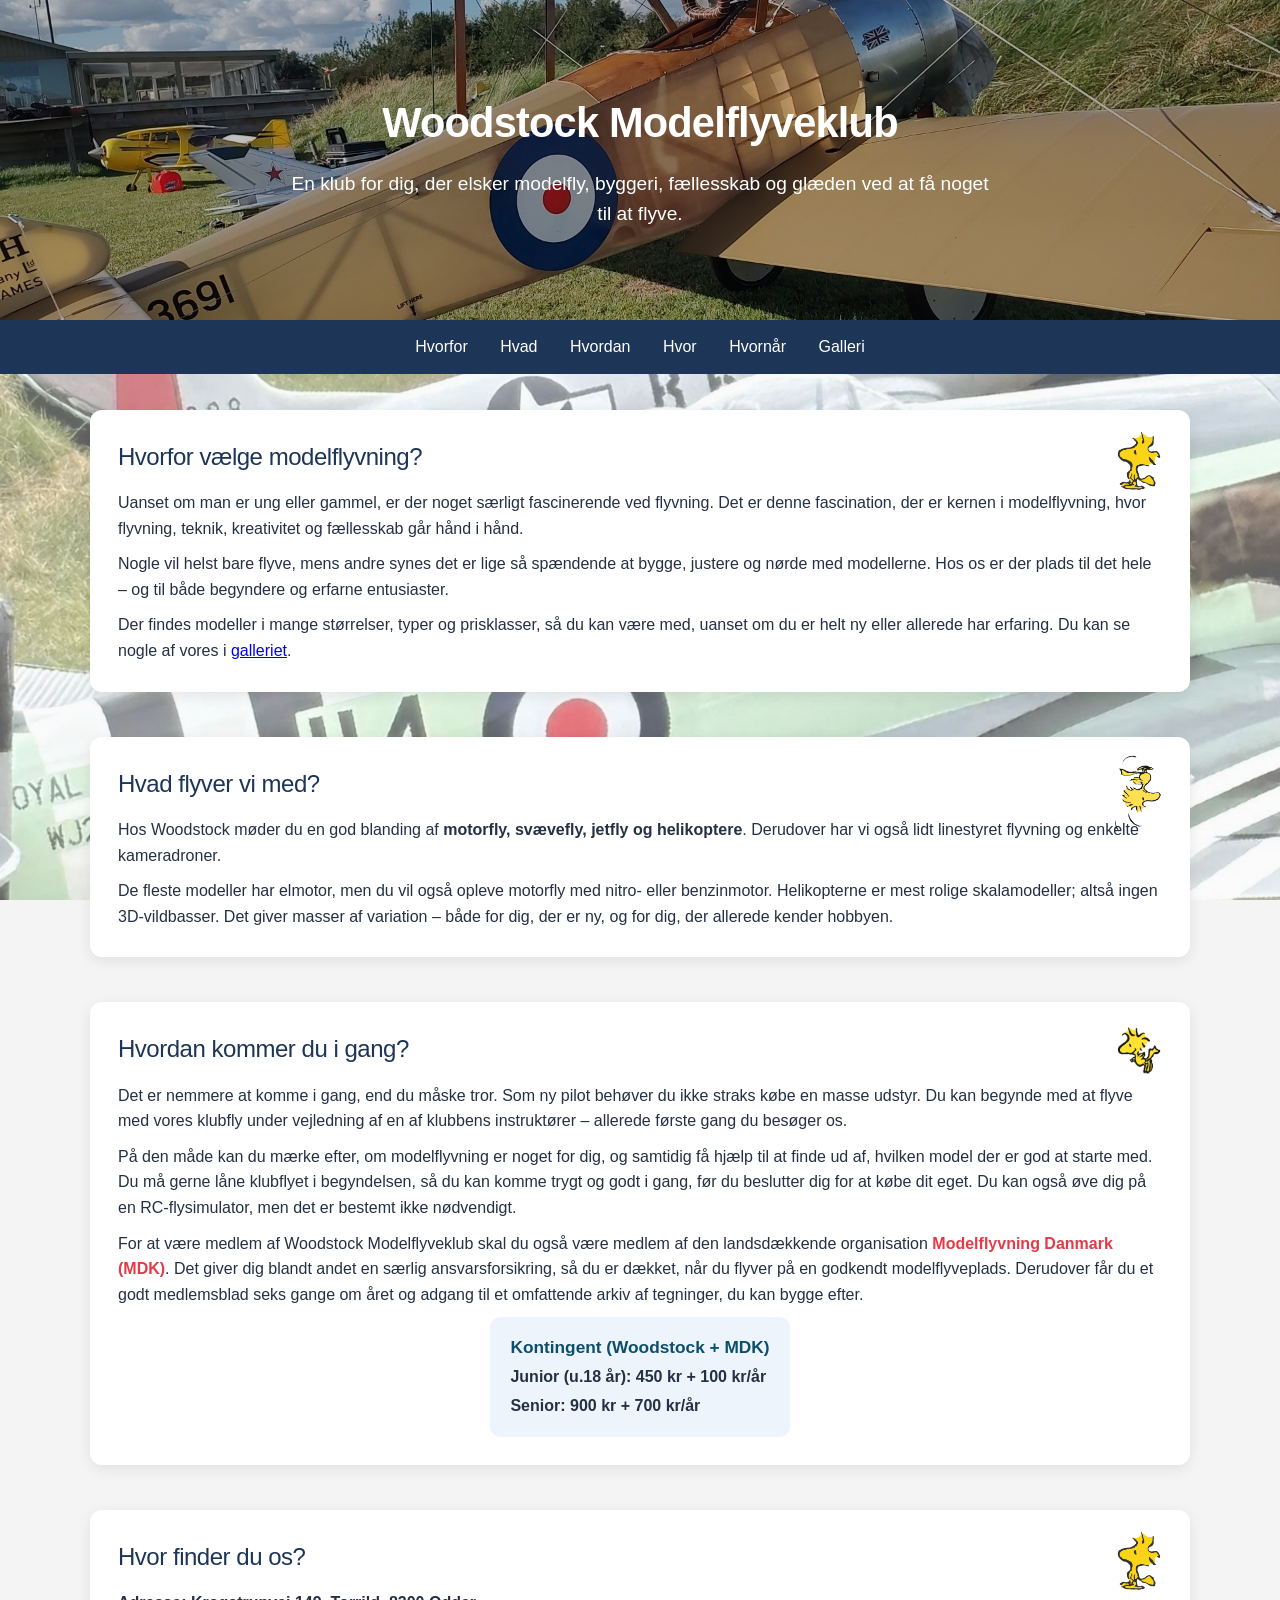
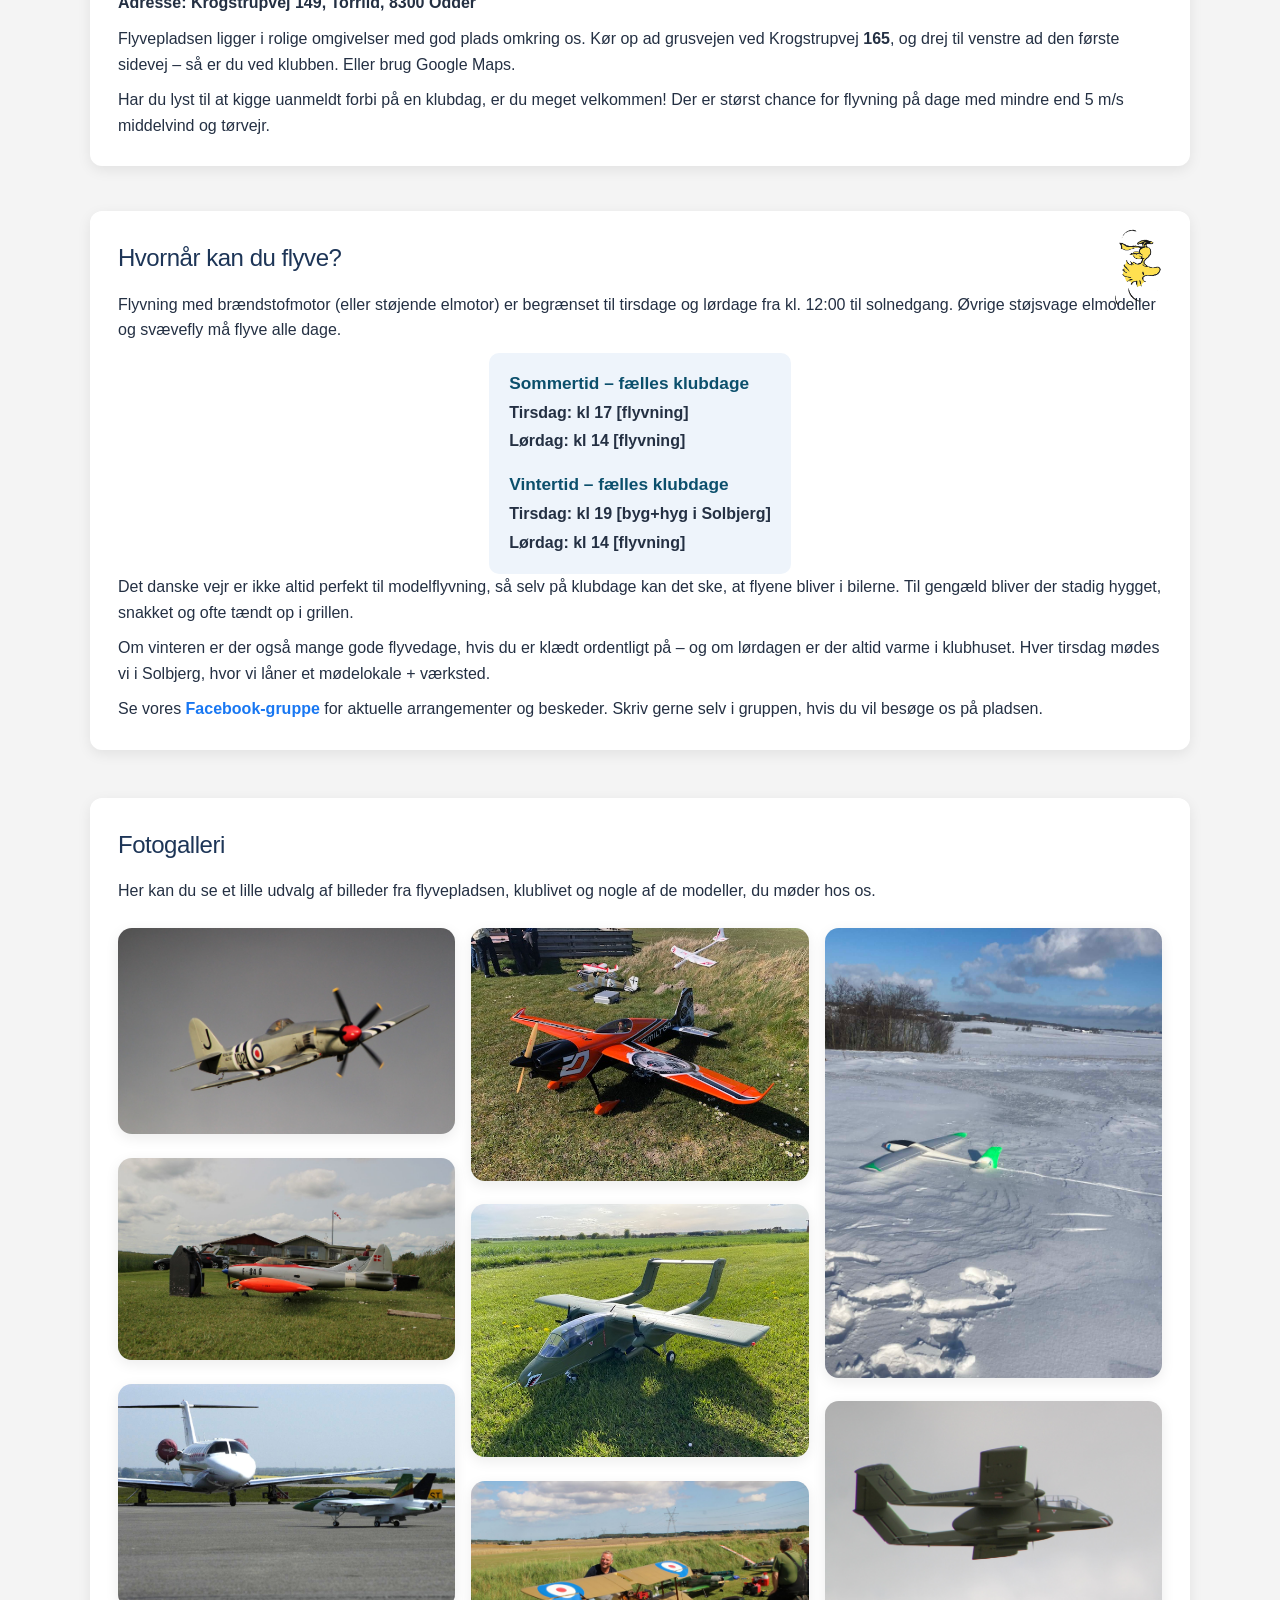
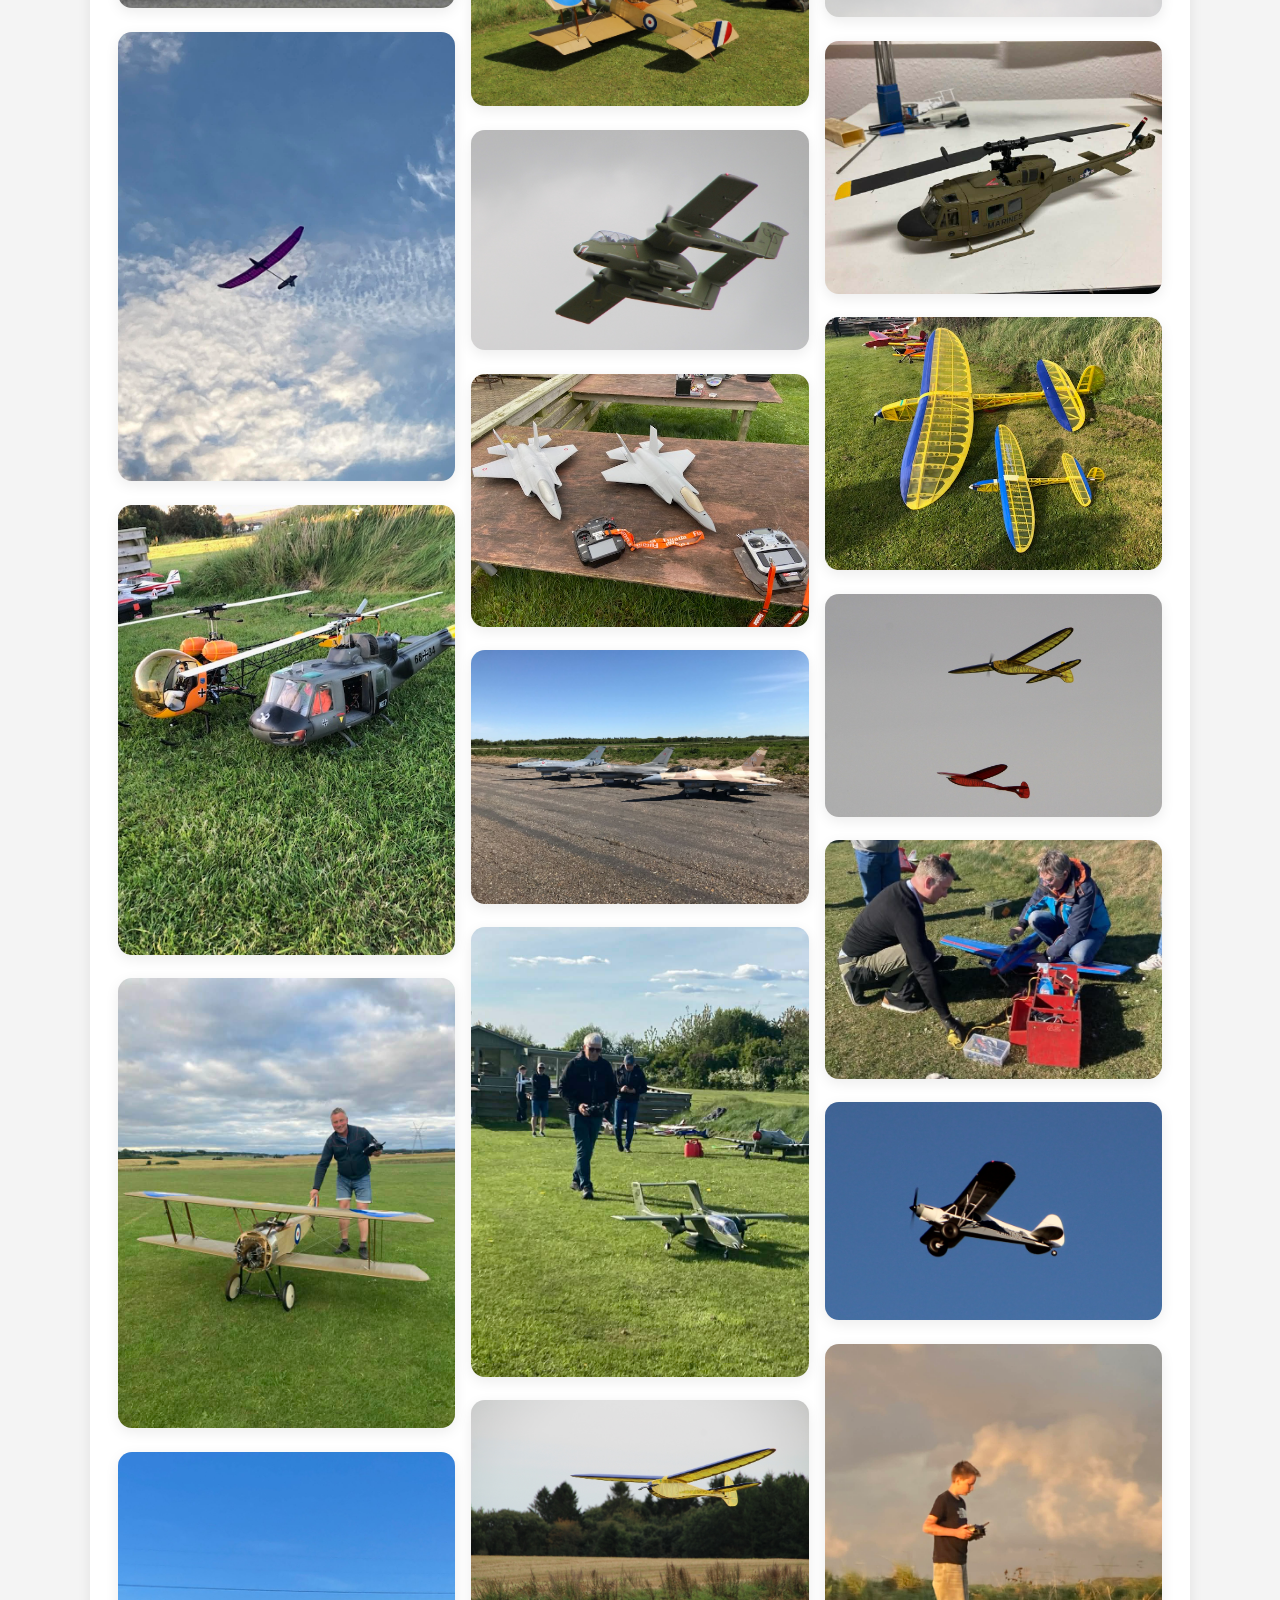
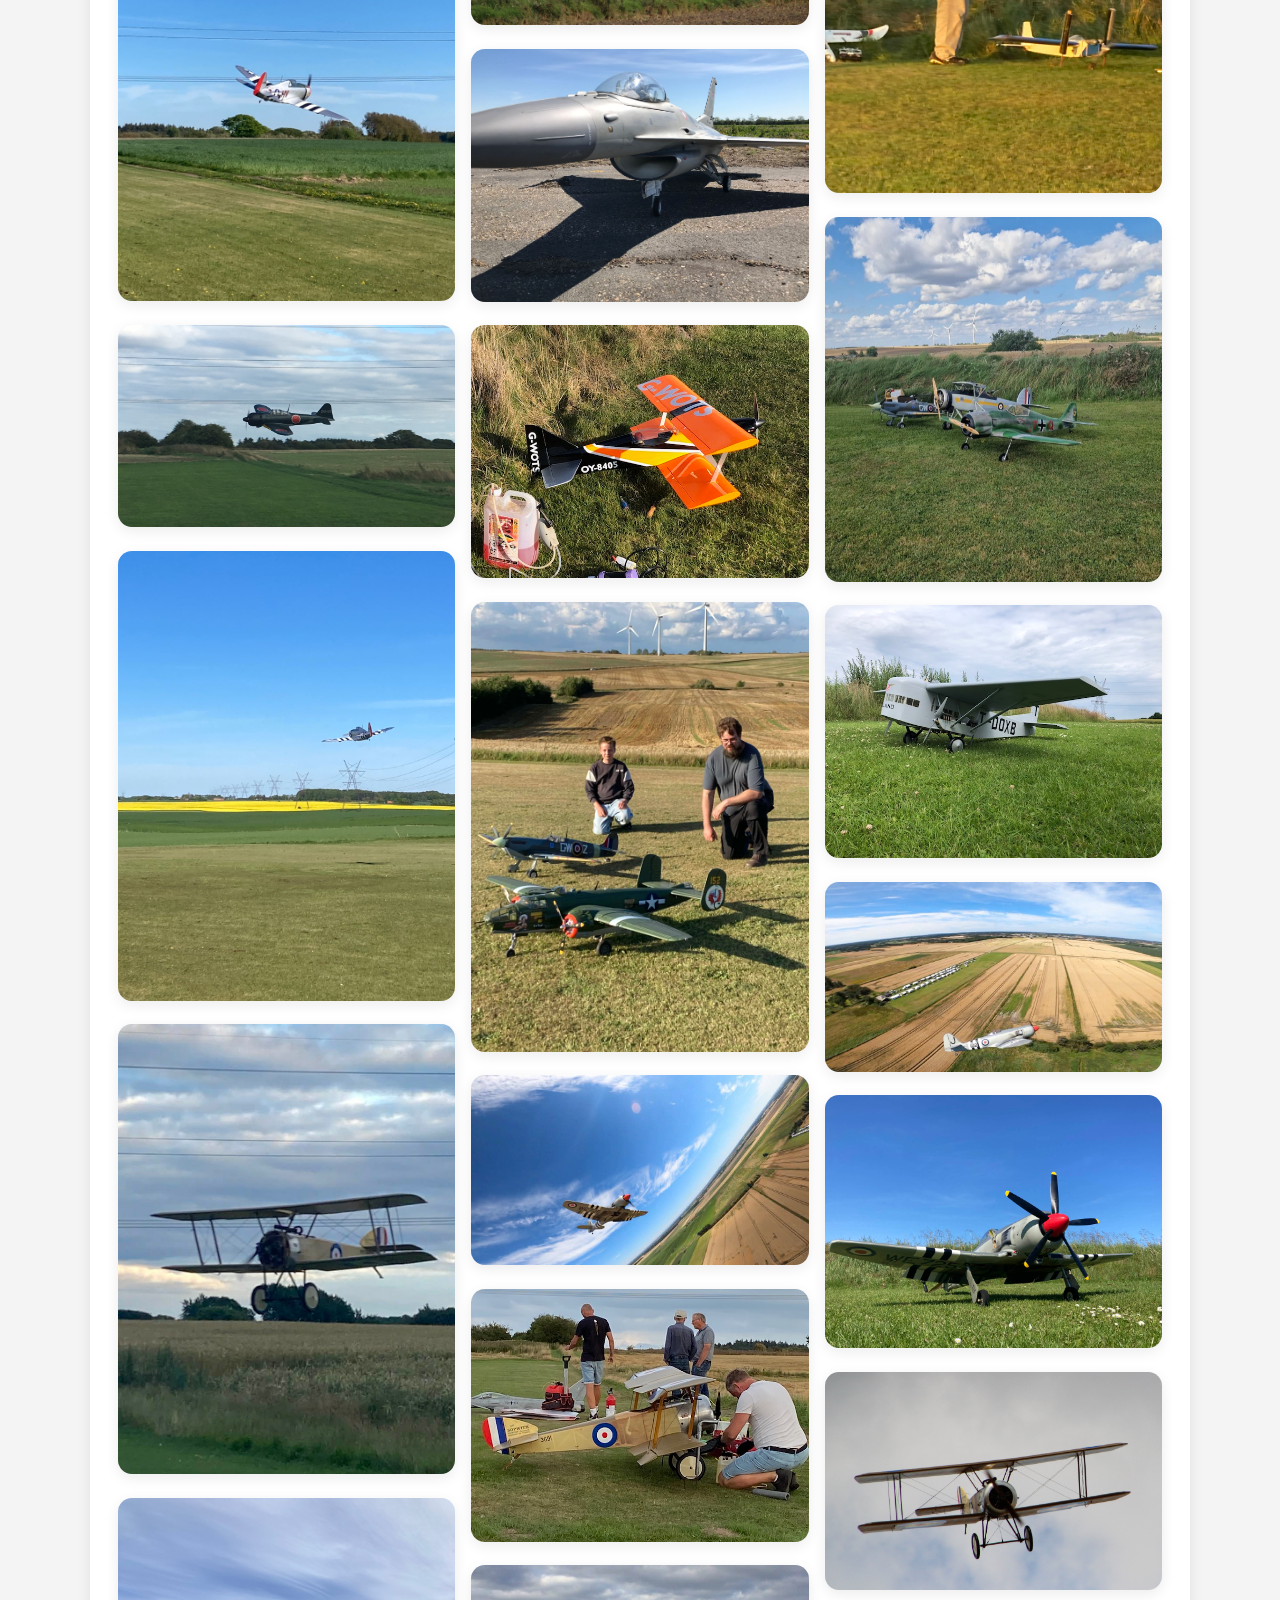
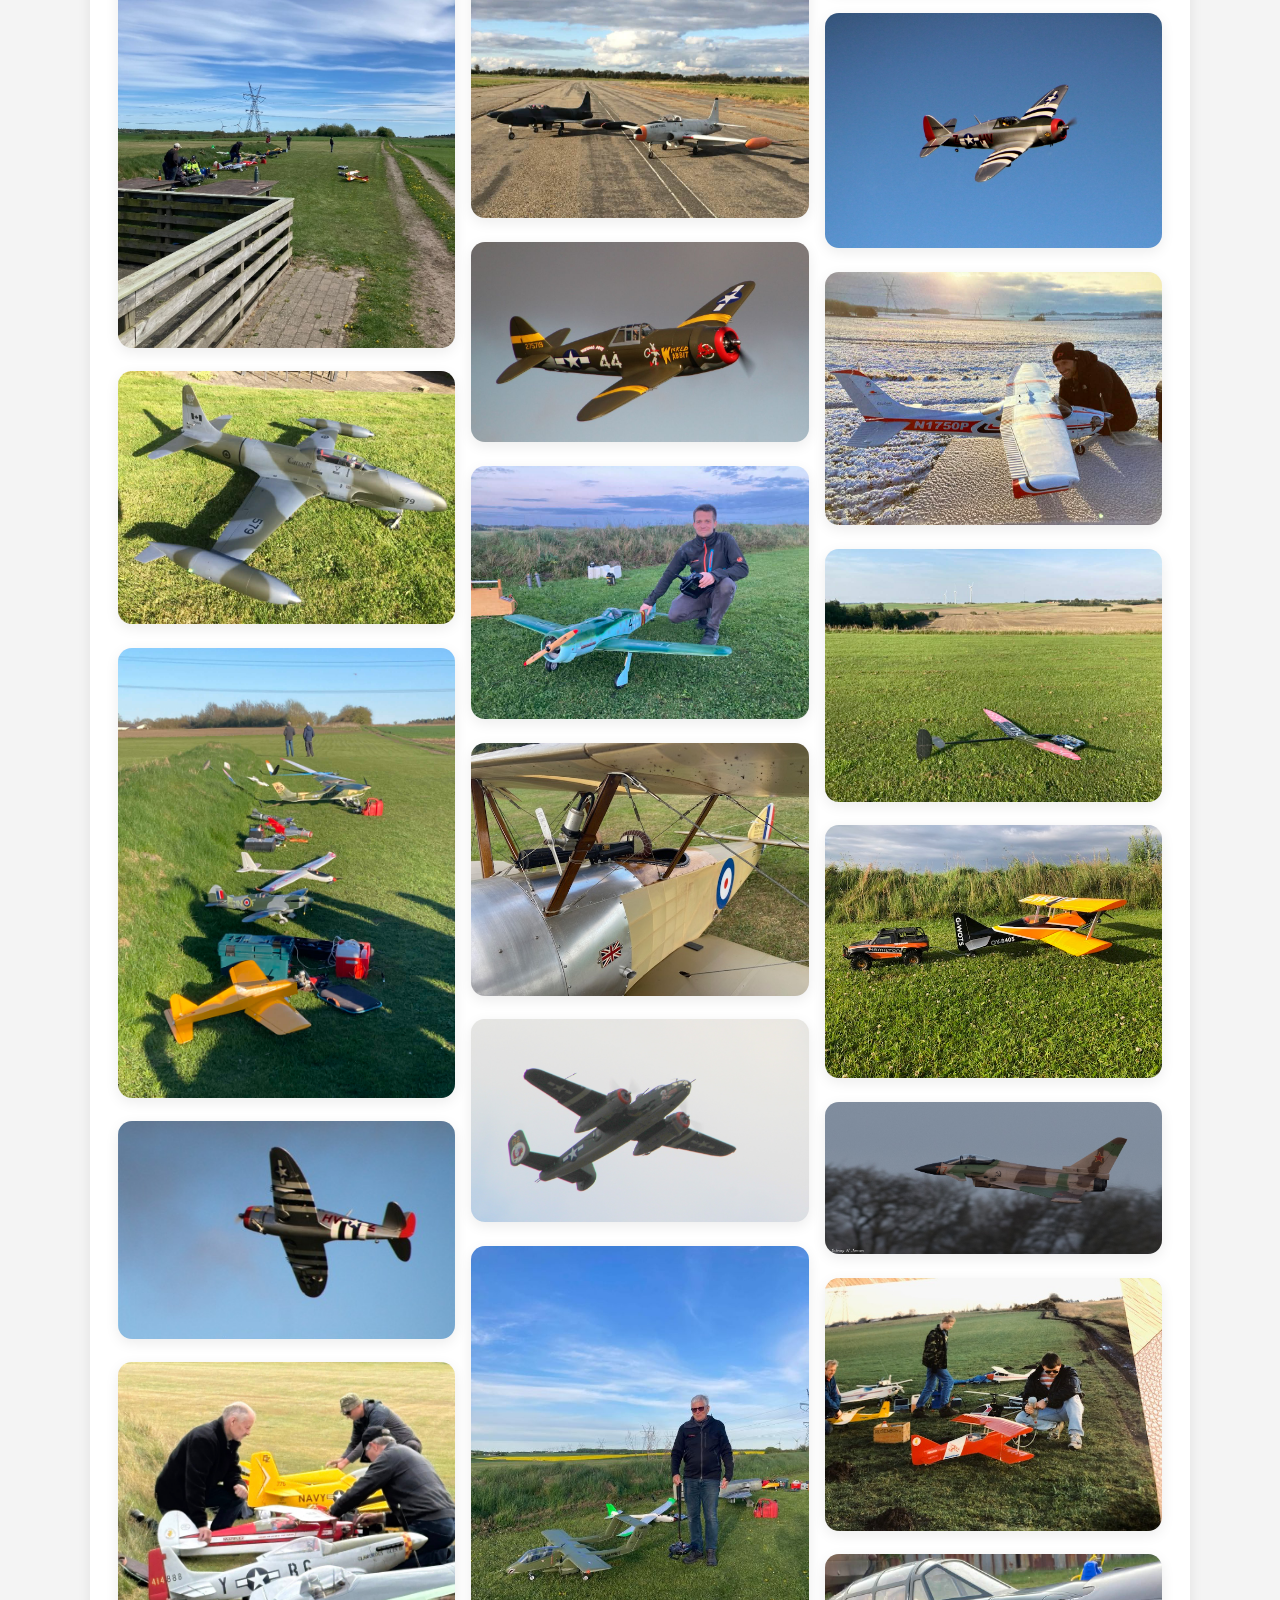
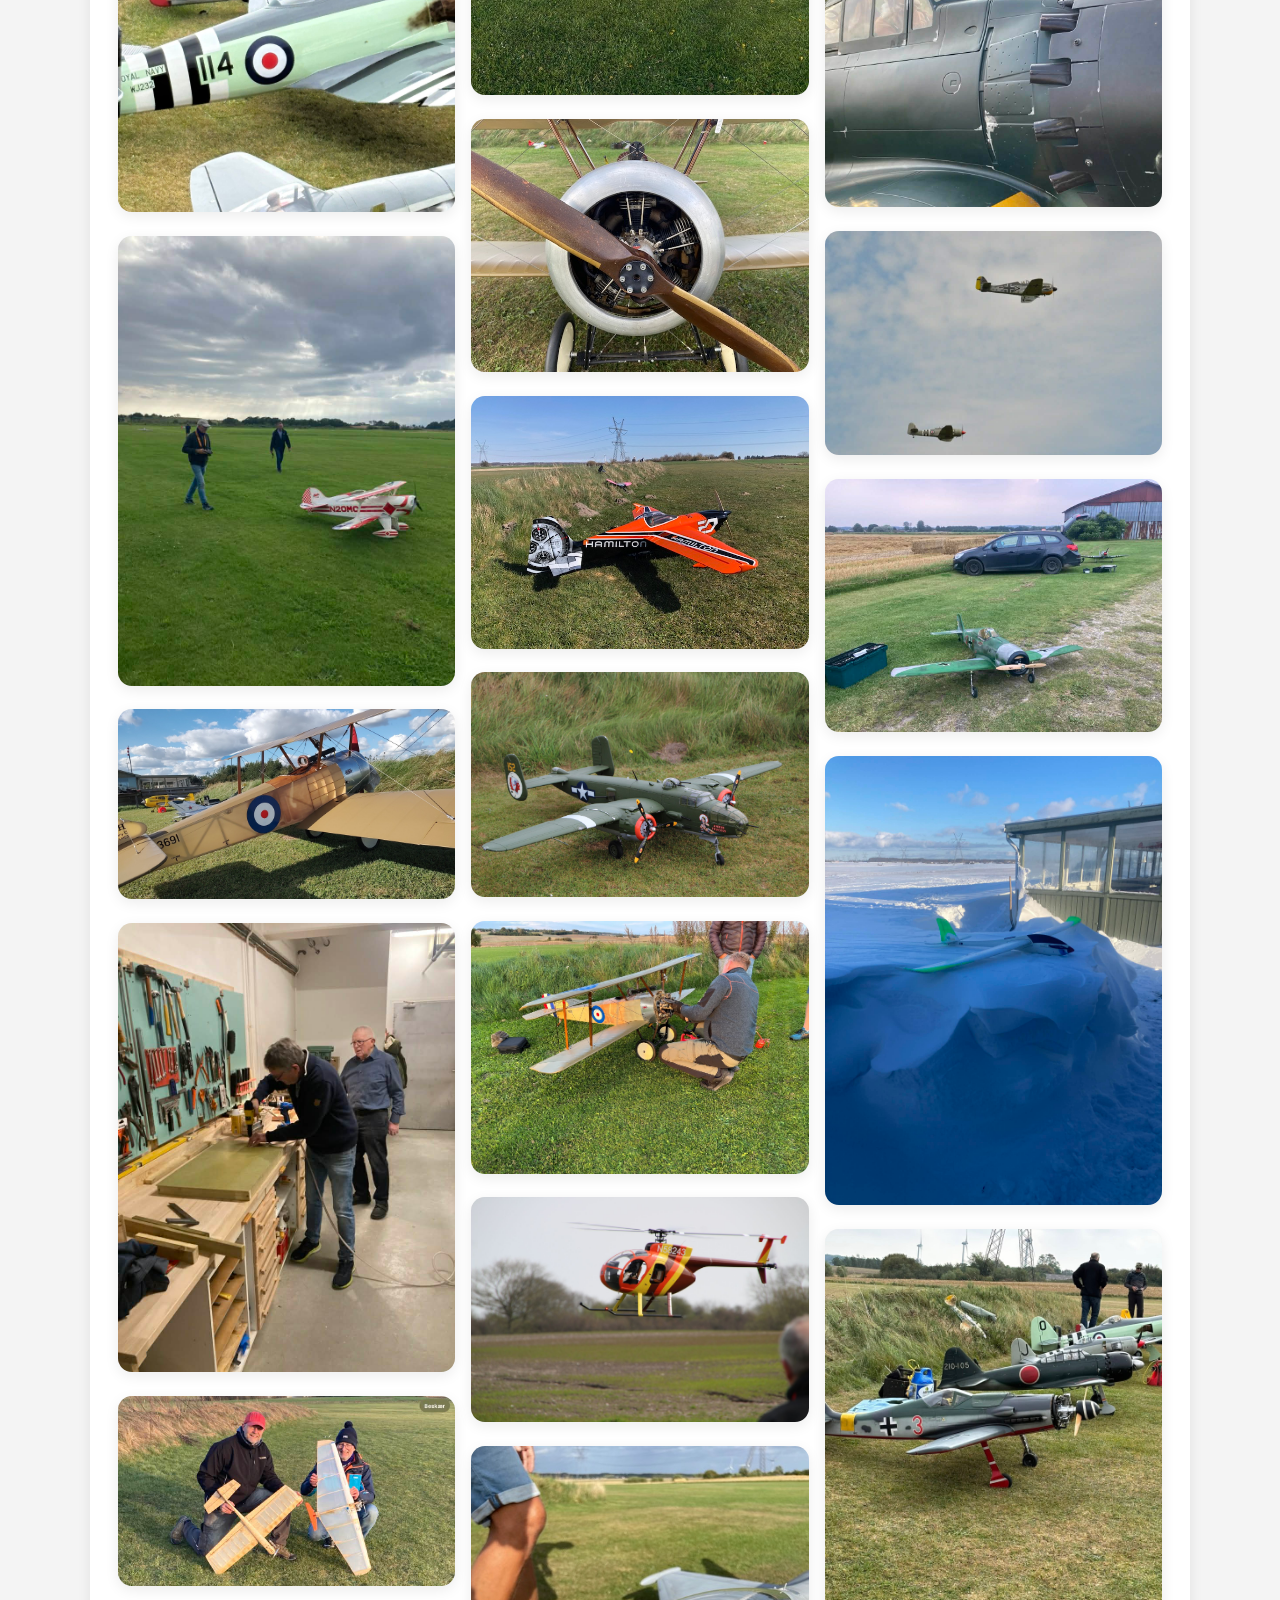
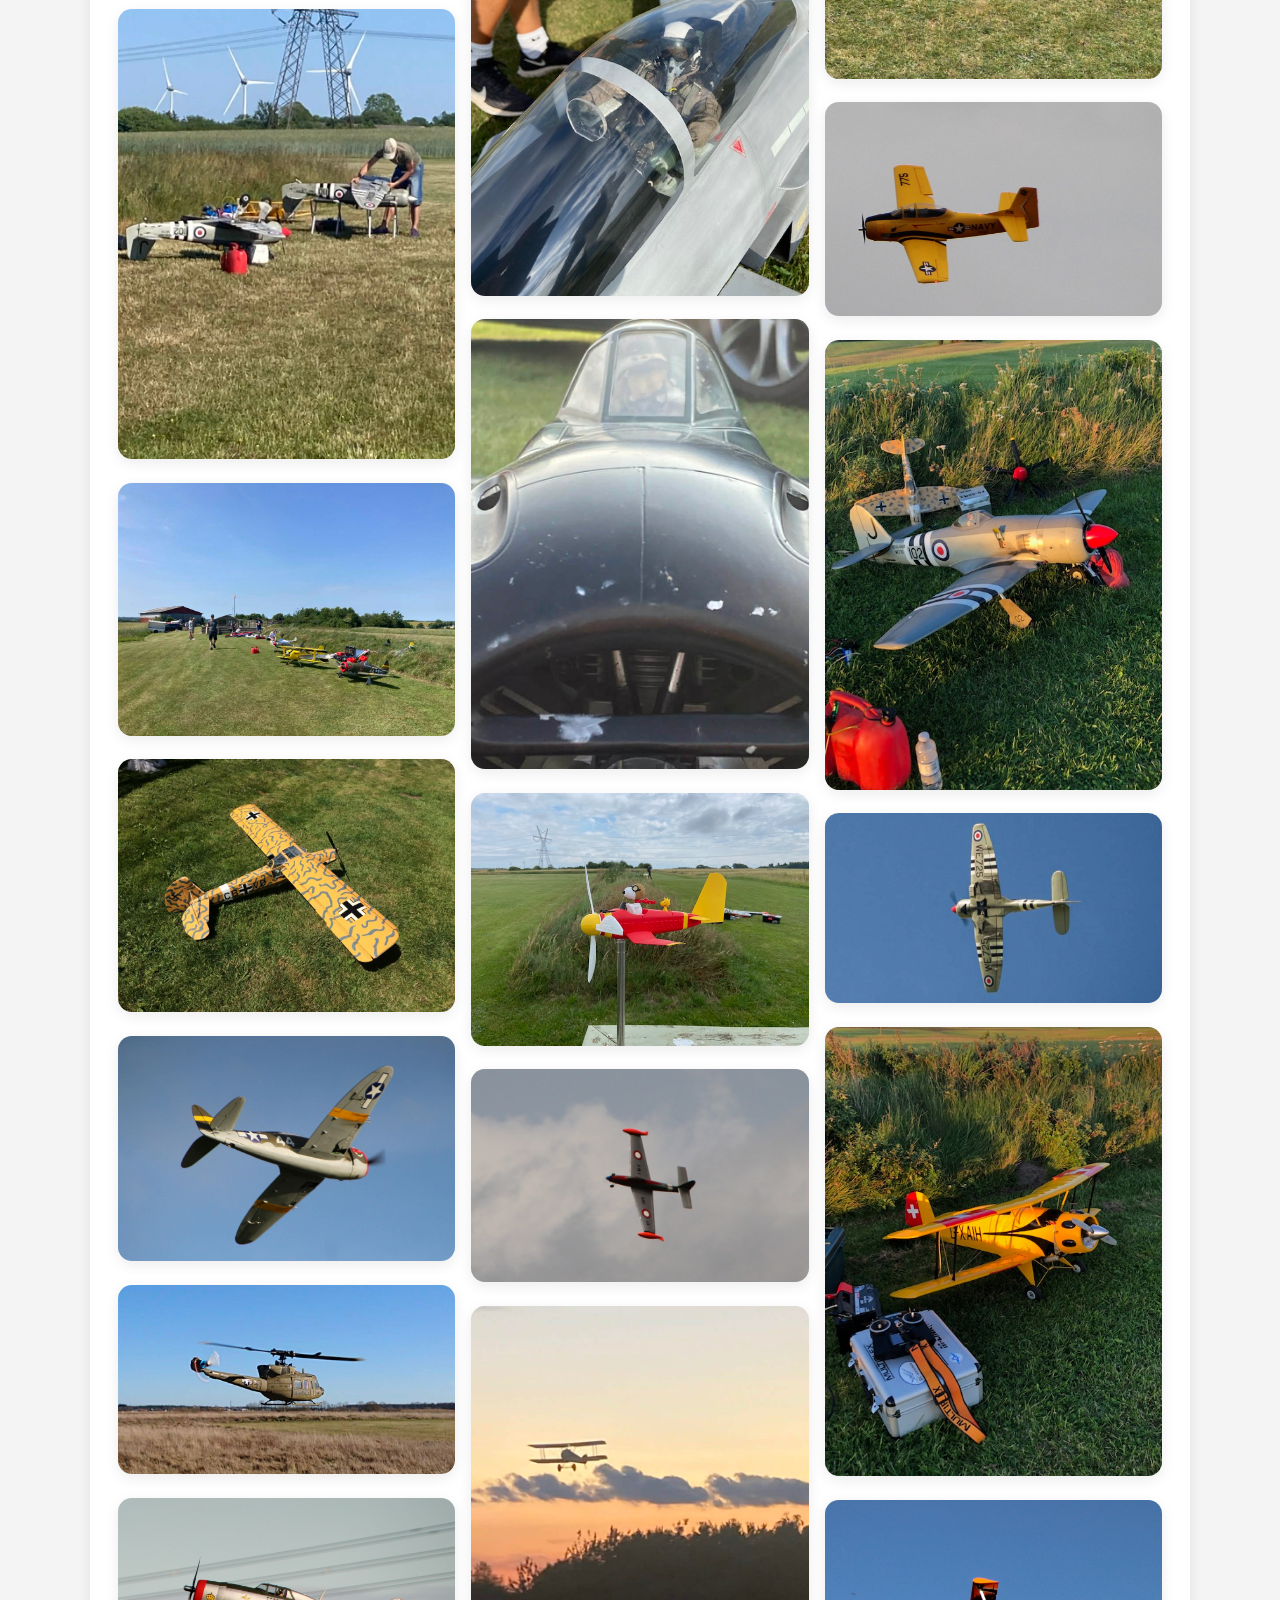
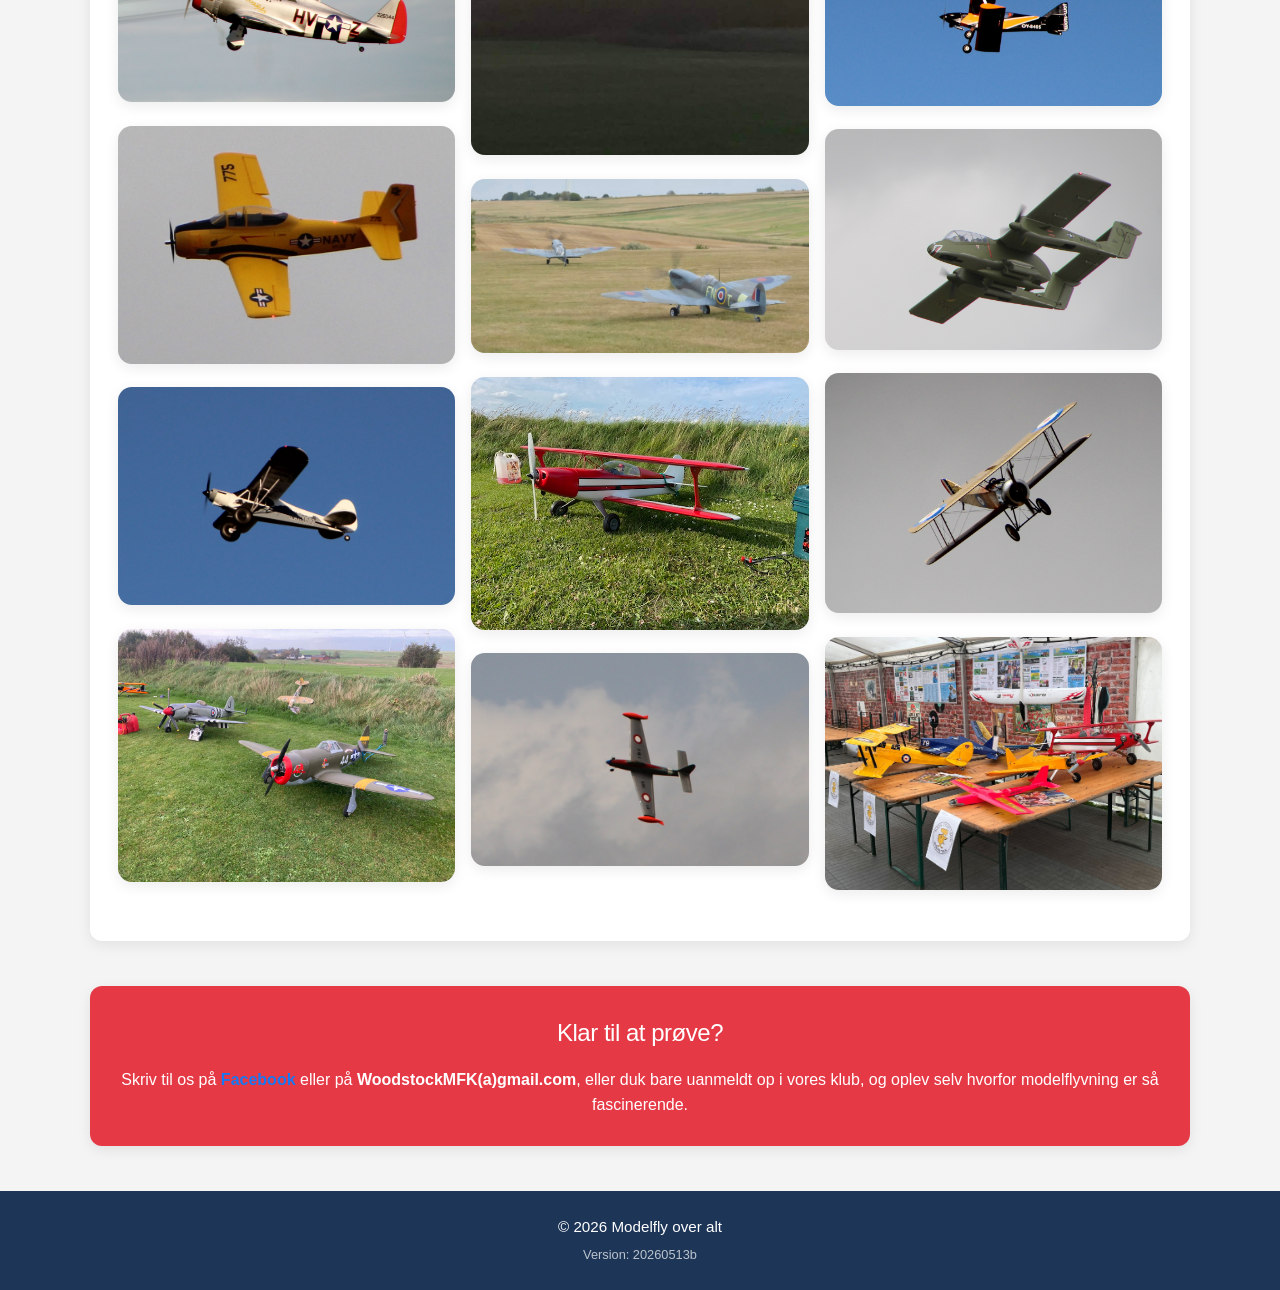
==== index.html @ d941c26e "gemmer" ====
<!DOCTYPE html>
<html lang="da">

<head>
    <meta charset="UTF-8">
    <meta name="viewport" content="width=device-width, initial-scale=1.0">
    <title>Modelfly over alt</title>
    <link rel="preload" as="image" href="images/Camel-lineup.jpg" fetchpriority="high">
    <link rel="stylesheet" href="style.css?v=14">
</head>

<body>
    <header>
        <h1>Woodstock Modelflyveklub</h1>
        <p>En klub for dig, der elsker modelfly, byggeri, fællesskab og glæden ved at få noget til at flyve.</p>
    </header>

    <nav>
        <a href="#hvorfor">Hvorfor</a>
        <a href="#hvad">Hvad</a>
        <a href="#hvordan">Hvordan</a>
        <a href="#hvor">Hvor</a>
        <a href="#hvornår">Hvornår</a>
        <a href="#galleri">Galleri</a>
    </nav>

    <main class="container">
        <section id="hvorfor" class="icon-section">
            <img src="images/Bird/pngegg1.png" alt="" class="section-icon">
            <h2>Hvorfor vælge modelflyvning?</h2>
            <p>
                Uanset om man er ung eller gammel, er der noget særligt fascinerende ved flyvning.
                Det er denne fascination, der er kernen i modelflyvning, hvor flyvning, teknik, kreativitet og
                fællesskab går hånd i hånd.
            </p>
            <p>
                Nogle vil helst bare flyve, mens andre synes det er lige så spændende at bygge, justere og nørde med
                modellerne. Hos os er der plads til det hele – og til både begyndere og erfarne entusiaster.
            </p>
            <p>
                Der findes modeller i mange størrelser, typer og prisklasser, så du kan være med, uanset om du
                er helt ny eller allerede har erfaring. Du kan se nogle af vores i <a href="#galleri">galleriet</a>.
            </p>
        </section>

        <section id="hvad" class="icon-section">
            <img src="images/Bird/pngegg2.png" alt="" class="section-icon">
            <h2>Hvad flyver vi med?</h2>
            <p>
                Hos Woodstock møder du en god blanding af <strong>motorfly, svævefly, jetfly og helikoptere</strong>.
                Derudover har vi også lidt linestyret flyvning og enkelte kameradroner.
            </p>
            <p>
                De fleste modeller har elmotor, men du vil også opleve motorfly med nitro- eller benzinmotor.
                Helikopterne er mest rolige skalamodeller; altså ingen 3D-vildbasser.
                Det giver masser af variation – både for dig, der er ny, og for dig, der allerede kender hobbyen.
            </p>
        </section>

        <section id="hvordan" class="icon-section">
            <img src="images/Bird/pngegg3.png" alt="" class="section-icon">
            <h2>Hvordan kommer du i gang?</h2>
            <p>
                Det er nemmere at komme i gang, end du måske tror. Som ny pilot behøver du ikke straks købe en masse
                udstyr. Du kan begynde med at flyve med vores klubfly under vejledning af en af klubbens instruktører –
                allerede første gang du besøger os.
            </p>
            <p>
                På den måde kan du mærke efter, om modelflyvning er noget for dig, og samtidig få hjælp til at finde ud
                af,
                hvilken model der er god at starte med. Du må gerne låne klubflyet i begyndelsen, så du kan komme trygt
                og godt i gang, før du beslutter dig for at købe dit eget. Du kan også øve dig på en RC-flysimulator,
                men det er bestemt ikke nødvendigt.
            </p>
            <p>
                For at være medlem af Woodstock Modelflyveklub skal du også være medlem af den landsdækkende
                organisation
                <a href="https://www.modelflyvningdanmark.dk/" target="_blank" rel="noopener noreferrer"
                    class="mdk-link">Modelflyvning Danmark (MDK)</a>.
                Det giver dig blandt andet en særlig ansvarsforsikring, så du er dækket, når du flyver på en godkendt
                modelflyveplads. Derudover får du et godt medlemsblad seks gange om året og adgang til et omfattende
                arkiv
                af tegninger, du kan bygge efter.
            </p>

            <div class="cards cards-compact">
                <div class="card fee-card">
                    <h3>Kontingent (Woodstock + MDK)</h3>
                    <p class="card-line">Junior (u.18 år): 450 kr + 100 kr/år</p>
                    <p class="card-line">Senior: 900 kr + 700 kr/år</p>
                </div>
            </div>
        </section>

        <section id="hvor" class="icon-section">
            <img src="images/Bird/pngegg1.png" alt="" class="section-icon">
            <h2>Hvor finder du os?</h2>
            <p><strong>Adresse: Krogstrupvej 149, Torrild, 8300 Odder</strong></p>
            <p>
                Flyvepladsen ligger i rolige omgivelser med god plads omkring os. Kør op ad grusvejen ved
                Krogstrupvej <strong>165</strong>, og drej til venstre ad den første sidevej – så er du ved klubben.
                Eller brug Google Maps.
            </p>
            <p>
                Har du lyst til at kigge uanmeldt forbi på en klubdag, er du meget velkommen! Der er størst chance for
                flyvning på dage med mindre end 5 m/s middelvind og tørvejr.
            </p>
        </section>

        <section id="hvornår" class="icon-section">
            <img src="images/Bird/pngegg2.png" alt="" class="section-icon">
            <h2>Hvornår kan du flyve?</h2>
            <p>
                Flyvning med brændstofmotor (eller støjende elmotor) er begrænset til tirsdage og lørdage fra kl. 12:00
                til solnedgang. Øvrige støjsvage elmodeller og svævefly må flyve alle dage.
            </p>

            <div class="cards cards-compact">
                <div class="card season-card">
                    <div class="season-block">
                        <h3>Sommertid – fælles klubdage</h3>
                        <p class="card-line">Tirsdag: kl 17 [flyvning]</p>
                        <p class="card-line">Lørdag: kl 14 [flyvning]</p>
                    </div>

                    <div class="season-block">
                        <h3>Vintertid – fælles klubdage</h3>
                        <p class="card-line">Tirsdag: kl 19 [byg+hyg i Solbjerg]</p>
                        <p class="card-line">Lørdag: kl 14 [flyvning]</p>
                    </div>
                </div>
            </div>

            <p>
                Det danske vejr er ikke altid perfekt til modelflyvning, så selv på klubdage kan det ske,
                at flyene bliver i bilerne. Til gengæld bliver der stadig hygget, snakket og ofte tændt op i grillen.
            </p>
            <p>
                Om vinteren er der også mange gode flyvedage, hvis du er klædt ordentligt på – og om lørdagen er der
                altid varme i klubhuset. Hver tirsdag mødes vi i Solbjerg, hvor vi låner et mødelokale + værksted.
            </p>
            <p>
                Se vores
                <a href="https://www.facebook.com/groups/1308459444181619" target="_blank" rel="noopener noreferrer"
                    class="fb-link">Facebook-gruppe</a>
                for aktuelle arrangementer og beskeder. Skriv gerne selv i gruppen, hvis du vil besøge os på pladsen.
                <!-- Du kan se aktuel vind og temperatur på vores
                <a href="http://3xb.dk/" target="_blank" rel="noopener noreferrer" class="tobias-link">vejrstation</a>. -->
            </p>
        </section>

        <section id="galleri">
            <h2>Fotogalleri</h2>
            <p>Her kan du se et lille udvalg af billeder fra flyvepladsen, klublivet og nogle af de modeller, du møder
                hos os.</p>
            <div id="gallery" class="gallery"></div>
        </section>

        <section class="cta">
            <h2>Klar til at prøve?</h2>
            <p>
                Skriv til os på
                <a href="https://www.facebook.com/groups/1308459444181619" target="_blank" rel="noopener noreferrer"
                    class="fb-link">Facebook</a>
                eller på <strong>WoodstockMFK(a)gmail.com</strong>, eller duk bare uanmeldt op i vores klub,
                og oplev selv hvorfor modelflyvning er så fascinerende.
            </p>
        </section>
    </main>

    <footer>
        <p>&copy; 2026 Modelfly over alt</p>
        <p id="site-version" class="site-version"></p>
    </footer>

    <div id="lightbox" class="lightbox" hidden>
        <div class="lightbox-inner">
            <button id="lightbox-close" class="lightbox-close" aria-label="Luk">×</button>
            <img id="lightbox-img" class="lightbox-img" src="" alt="">
            <p id="lightbox-caption" class="lightbox-caption"></p>
        </div>
    </div>

    <script>
        const imageCount = 92;
        const gallery = document.getElementById('gallery');
        const siteVersion = "20260513b";
        const fragment = document.createDocumentFragment();

        const lightbox = document.getElementById('lightbox');
        const lightboxImg = document.getElementById('lightbox-img');
        const lightboxCaption = document.getElementById('lightbox-caption');
        const lightboxClose = document.getElementById('lightbox-close');

        function openLightbox(src, alt, fileName) {
            lightboxImg.src = src;
            lightboxImg.alt = alt;
            lightboxCaption.textContent = fileName;
            lightbox.hidden = false;
        }

        function closeLightbox() {
            lightbox.hidden = true;
            lightboxImg.src = "";
            lightboxImg.alt = "";
            lightboxCaption.textContent = "";
        }

        for (let i = imageCount; i >= 1; i--) {
            const fileName = `foto${i}.jpg`;
            const title = `Fly foto ${i}`;
            const imagePath = `images/Fotogalleri/Fly/${fileName}?v=${siteVersion}`;

            const figure = document.createElement('figure');
            figure.className = 'gallery-item';

            const img = document.createElement('img');
            img.src = imagePath;
            img.alt = title;
            img.title = fileName;
            img.loading = 'lazy';



            figure.appendChild(img);
            fragment.appendChild(figure);
        }

        gallery.appendChild(fragment);
        document.getElementById('site-version').textContent = `Version: ${siteVersion}`;

        lightboxClose.addEventListener('click', closeLightbox);

        lightbox.addEventListener('click', (event) => {
            if (event.target === lightbox) {
                closeLightbox();
            }
        });

        document.addEventListener('keydown', (event) => {
            if (event.key === 'Escape' && !lightbox.hidden) {
                closeLightbox();
            }
        });

        window.addEventListener('load', () => {
            document.body.classList.add('loaded');
        });
    </script>
</body>

</html>
---- style.css ----
/* ========== Reset ========== */
* {
    box-sizing: border-box;
    margin: 0;
    padding: 0;
}

/* ========== Base ========== */
body {
    font-family: -apple-system, BlinkMacSystemFont, "Segoe UI", Roboto, "Helvetica Neue", Arial, sans-serif;
    font-size: 16px;
    line-height: 1.6;
    color: #243043;
    background-color: #f4f4f4;
    position: relative;
}

body::before {
    content: "";
    position: fixed;
    inset: 0;
    background-image: url("images/watermark.jpg");
    background-repeat: no-repeat;
    background-position: center center;
    background-size: 100% auto;
    opacity: 0.6;
    z-index: -1;
    pointer-events: none;
}

section[id] {
    scroll-margin-top: 55px;
}

h2 {
    color: #1d3557;
    margin-bottom: 14px;
    font-size: 1.5rem;
    font-weight: 500;
    letter-spacing: -0.02em;
}

h3 {
    font-size: 1.08rem;
    font-weight: 700;
}

/* ========== Header ========== */
header {
    background: linear-gradient(rgba(0, 0, 0, 0.25), rgba(0, 0, 0, 0.25)),
        url("images/Camel-lineup.jpg") center/cover no-repeat;
    color: white;
    text-align: center;
    padding: 90px 20px;
}

header h1 {
    font-size: 2.6rem;
    font-weight: 700;
    letter-spacing: -0.02em;
    margin-bottom: 12px;
}

header p {
    max-width: 700px;
    margin: 0 auto;
    font-size: 1.2rem;
    /* font-size: 1.05rem; */
    font-weight: 500;
}

.mdk-link {
    color: #e63946;
    font-weight: 700;
    text-decoration: none;
}

.fb-link {
    color: #1877f2;
    font-weight: 700;
    text-decoration: none;
}

.tobias-link {
    color: black;
    font-weight: 700;
    text-decoration: none;
}


.mdk-link:hover,.fb-link:hover,.tobias-link:hover {
    text-decoration: underline;
}


.site-version {
    font-size: 0.8rem;
    opacity: 0.7;
    margin-top: 6px;
}
/* ========== Navigation ========== */
nav {
    position: sticky;
    top: 0;
    z-index: 1000;
    background-color: #1d3557;
    padding: 14px 12px;
    text-align: center;
}

nav a {
    color: white;
    text-decoration: none;
    margin: 0 14px;
    font-size: 1rem;
    font-weight: 500;
}

nav a:hover {
    text-decoration: underline;
}

/* ========== Layout ========== */
.container {
    width: 90%;
    max-width: 1100px;
    margin: 36px auto;
}

/* ========== Sections ========== */
section {
    background: white;
    padding: 28px;
    margin-bottom: 45px;
    border-radius: 12px;
    box-shadow: 0 4px 14px rgba(0, 0, 0, 0.08);
}

section p {
    margin-bottom: 10px;
    font-size: 1rem;
}

section p:last-child {
    margin-bottom: 0;
}


.cards {
    display: grid;
    grid-template-columns: repeat(auto-fit, minmax(250px, 1fr));
    gap: 20px;
}

.card {
    background: #eef4fb;
    padding: 20px;
    border-radius: 10px;
}

.cards.cards-compact {
    display: block;
    text-align: center;
}

.cards.cards-compact .card {
    display: inline-block;
    width: auto;
    max-width: 100%;
    text-align: left;
}

.card h3 {
    margin: 0 0 8px 0;
    color: #0b4f6c;
    line-height: 1.2;
}

.card-line {
    margin: 0 0 6px 0;
    font-weight: 700;
    line-height: 1.4;
}

.card-line:last-child {
    margin-bottom: 0;
}

.season-block + .season-block {
    margin-top: 22px;
}



/* ========== Galleri ========== */
#galleri {
    margin-top: 3rem;
}

.gallery {
    column-width: 260px;
    column-gap: 16px;
    margin-top: 1.5rem;
}

.gallery-item {
    display: inline-block;
    width: 100%;
    margin: 0 0 16px;
    break-inside: avoid;
    overflow: hidden;
    border-radius: 14px;
    background: #f3f3f3;
    box-shadow: 0 4px 14px rgba(0, 0, 0, 0.08);
}

.gallery-item img {
    display: block;
    width: 100%;
    height: auto;
}

/* ========== Section icons ========== */
.icon-section {
    position: relative;
}

.icon-section h2 {
    padding-right: 60px;
}

.section-icon {
    position: absolute;
    top: 16px;
    right: 16px;
    width: 70px;
    height: auto;
    opacity: 0.9;
    pointer-events: none;
}

/* ========== CTA ========== */
.cta {
    text-align: center;
    background: #e63946;
    color: white;
}

.cta h2 {
    color: white;
}

/* ========== Footer ========== */
footer {
    margin-top: 30px;
    padding: 24px;
    text-align: center;
    background: #1d3557;
    color: white;
    font-size: 0.95rem;
}

/* ========== Tablet ========== */
@media (max-width: 900px) {
    header {
        padding: 80px 20px;
    }

    header h1 {
        font-size: 2.2rem;
    }

    header p {
        font-size: 1rem;
    }

    nav a {
        margin: 0 10px;
        font-size: 0.97rem;
    }

    .container {
        width: 92%;
    }

    section {
        padding: 24px;
    }

    h2 {
        font-size: 1.4rem;
    }

    .gallery {
        column-width: 220px;
        column-gap: 14px;
    }
}

/* ========== Mobil ========== */
@media (max-width: 600px) {
    body::before {
        background-size: cover;
        opacity: 0.6;
    }

    header {
        padding: 60px 15px;
    }

    header h1 {
        font-size: 1.95rem;
    }

    header p {
        font-size: 0.98rem;
    }

    nav {
        display: flex;
        flex-wrap: wrap;
        justify-content: center;
        gap: 6px 10px;
        padding: 12px 8px;
    }

    nav a {
        margin: 0;
        font-size: 0.93rem;
    }

    .container {
        width: 94%;
        margin: 24px auto;
    }

    section {
        padding: 18px;
        margin-bottom: 18px;
        border-radius: 10px;
    }

    section p {
        font-size: 0.98rem;
    }

    h2 {
        font-size: 1.3rem;
    }

    .cards {
        grid-template-columns: 1fr;
        gap: 14px;
    }

    .card {
        padding: 16px;
    }

    .gallery {
        columns: 2;
        column-gap: 12px;
        margin-top: 1rem;
    }

    .gallery-item {
        margin-bottom: 12px;
        border-radius: 10px;
    }

    .icon-section h2 {
        padding-right: 40px;
    }

    .section-icon {
        top: 14px;
        right: 14px;
        width: 48px;
        opacity: 0.9;
    }

    footer {
        padding: 20px;
        font-size: 0.92rem;
    }
}

/* ========== Små telefoner ========== */
@media (max-width: 400px) {
    
        body::before {
        background-size: cover;
        opacity: 0.6;
    }

    
    header {
        padding: 45px 12px;
    }

    header h1 {
        font-size: 1.65rem;
        line-height: 1.2;
    }

    header p {
        font-size: 0.92rem;
    }

    nav {
        gap: 6px 8px;
        padding: 10px 8px;
    }

    nav a {
        font-size: 0.92rem;
    }

    .container {
        width: 96%;
        margin: 18px auto;
    }

    section {
        padding: 14px;
        margin-bottom: 44px;
    }

    section p {
        font-size: 0.95rem;
    }

    h2 {
        font-size: 1.2rem;
    }

    .gallery {
        columns: 1;
        column-gap: 0;
    }

    .gallery-item {
        margin-bottom: 12px;
        border-radius: 8px;
    }

    .card {
        padding: 14px;
    }

    .icon-section h2 {
        padding-right: 30px;
    }

    .section-icon {
        top: 12px;
        right: 12px;
        width: 38px;
        opacity: 0.9;
    }

    footer {
        padding: 16px;
        font-size: 0.9rem;
    }
}
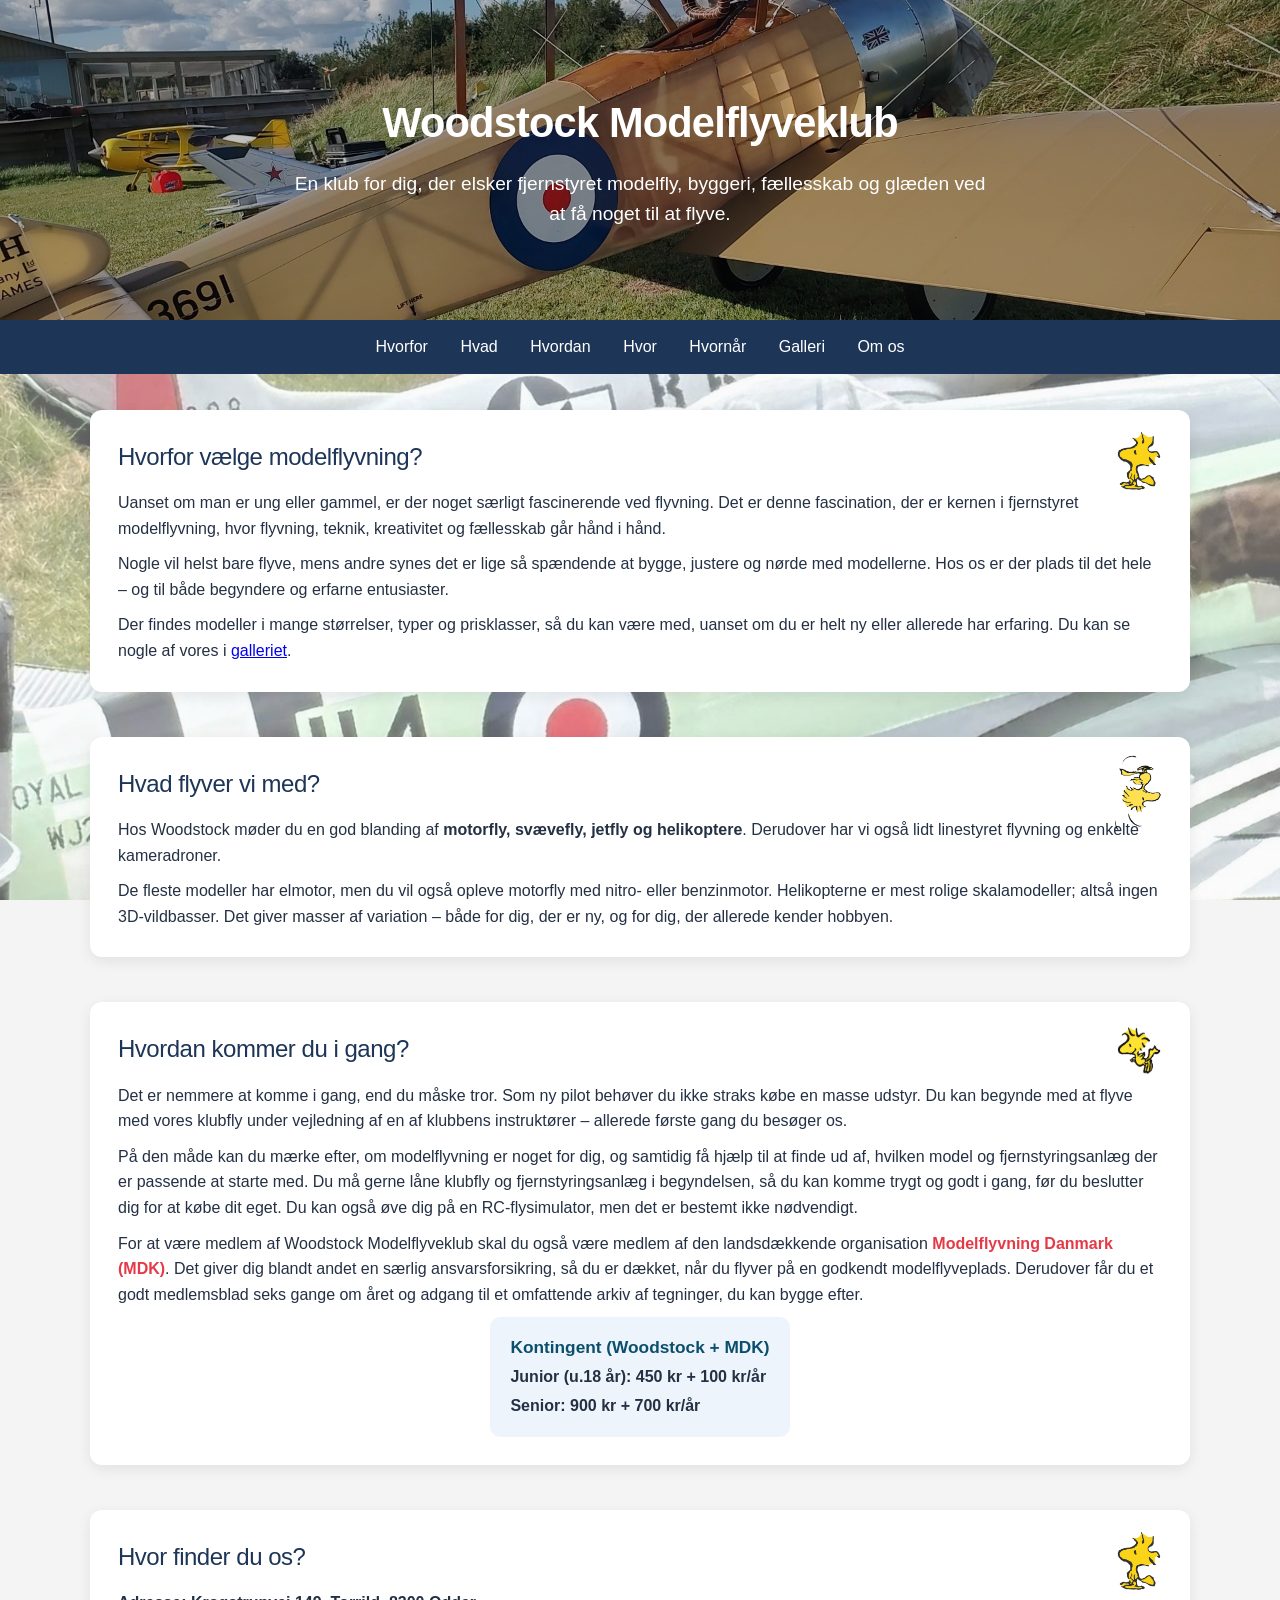
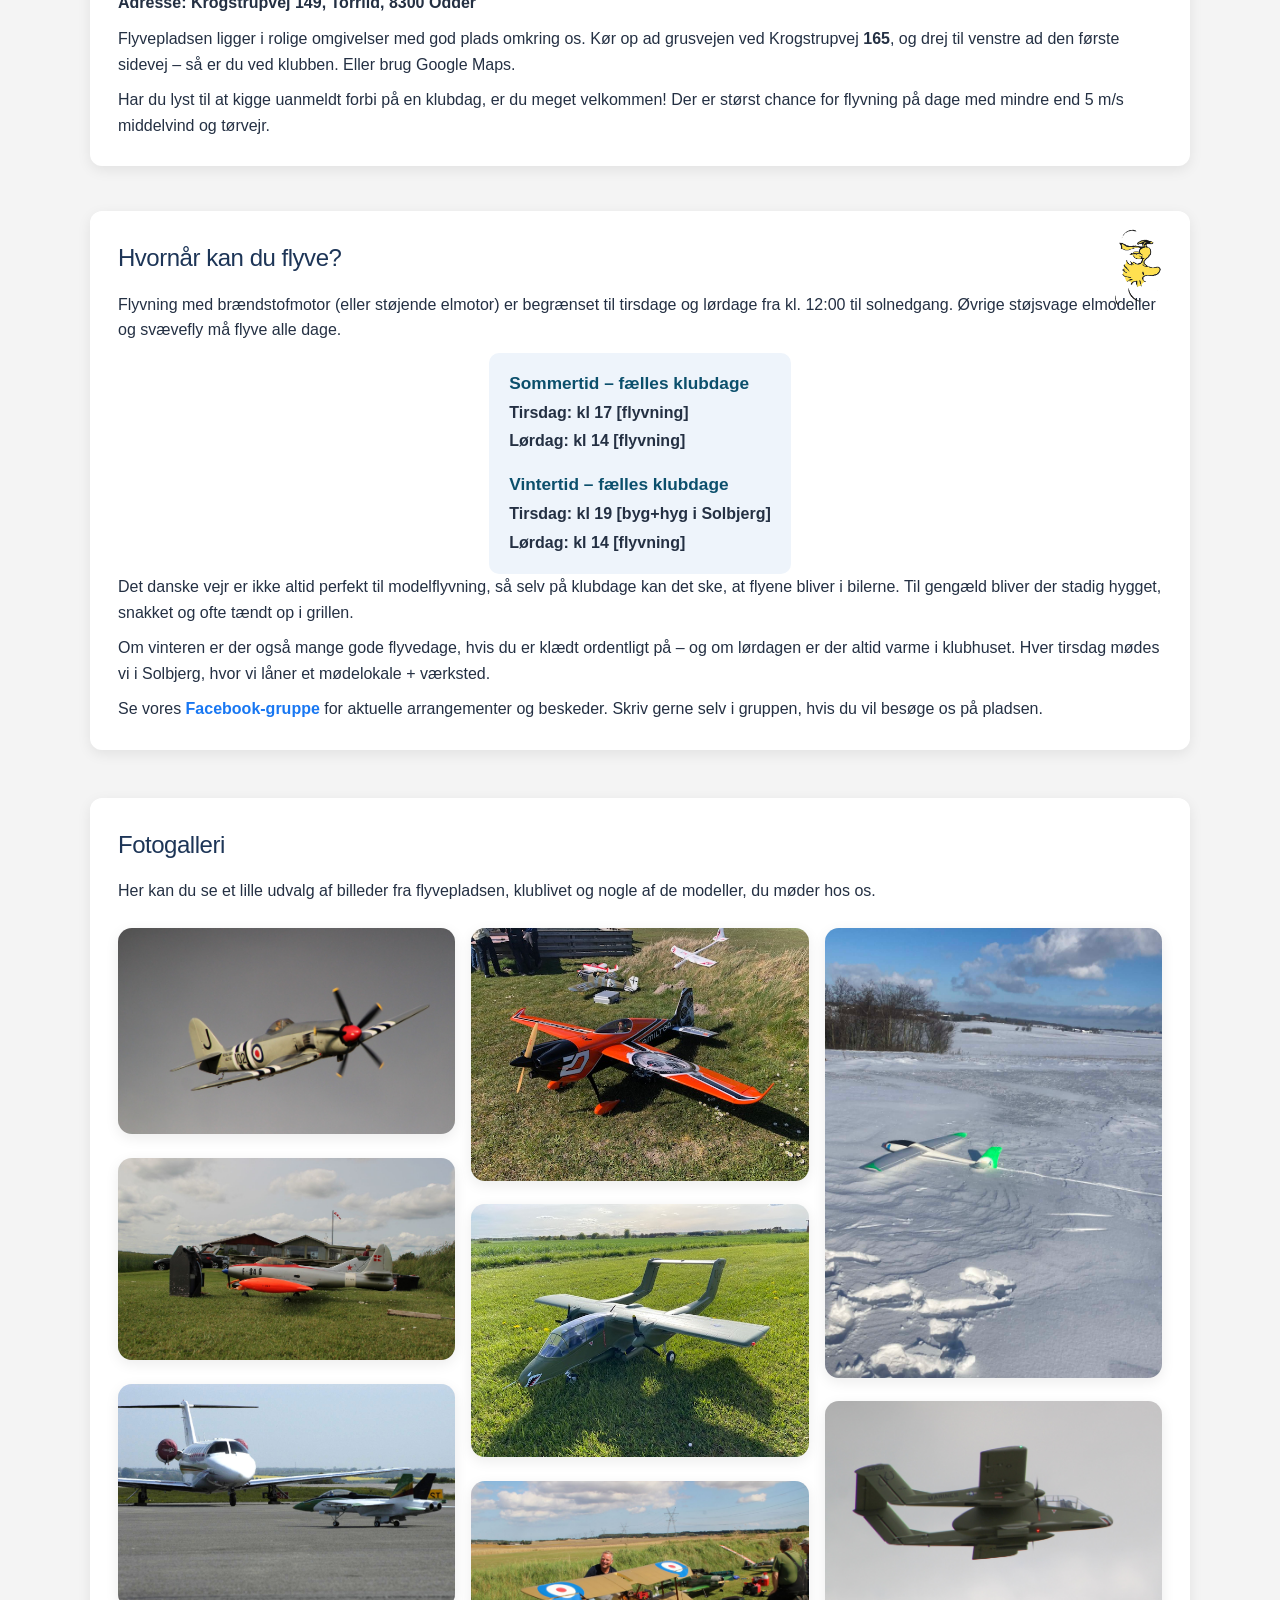
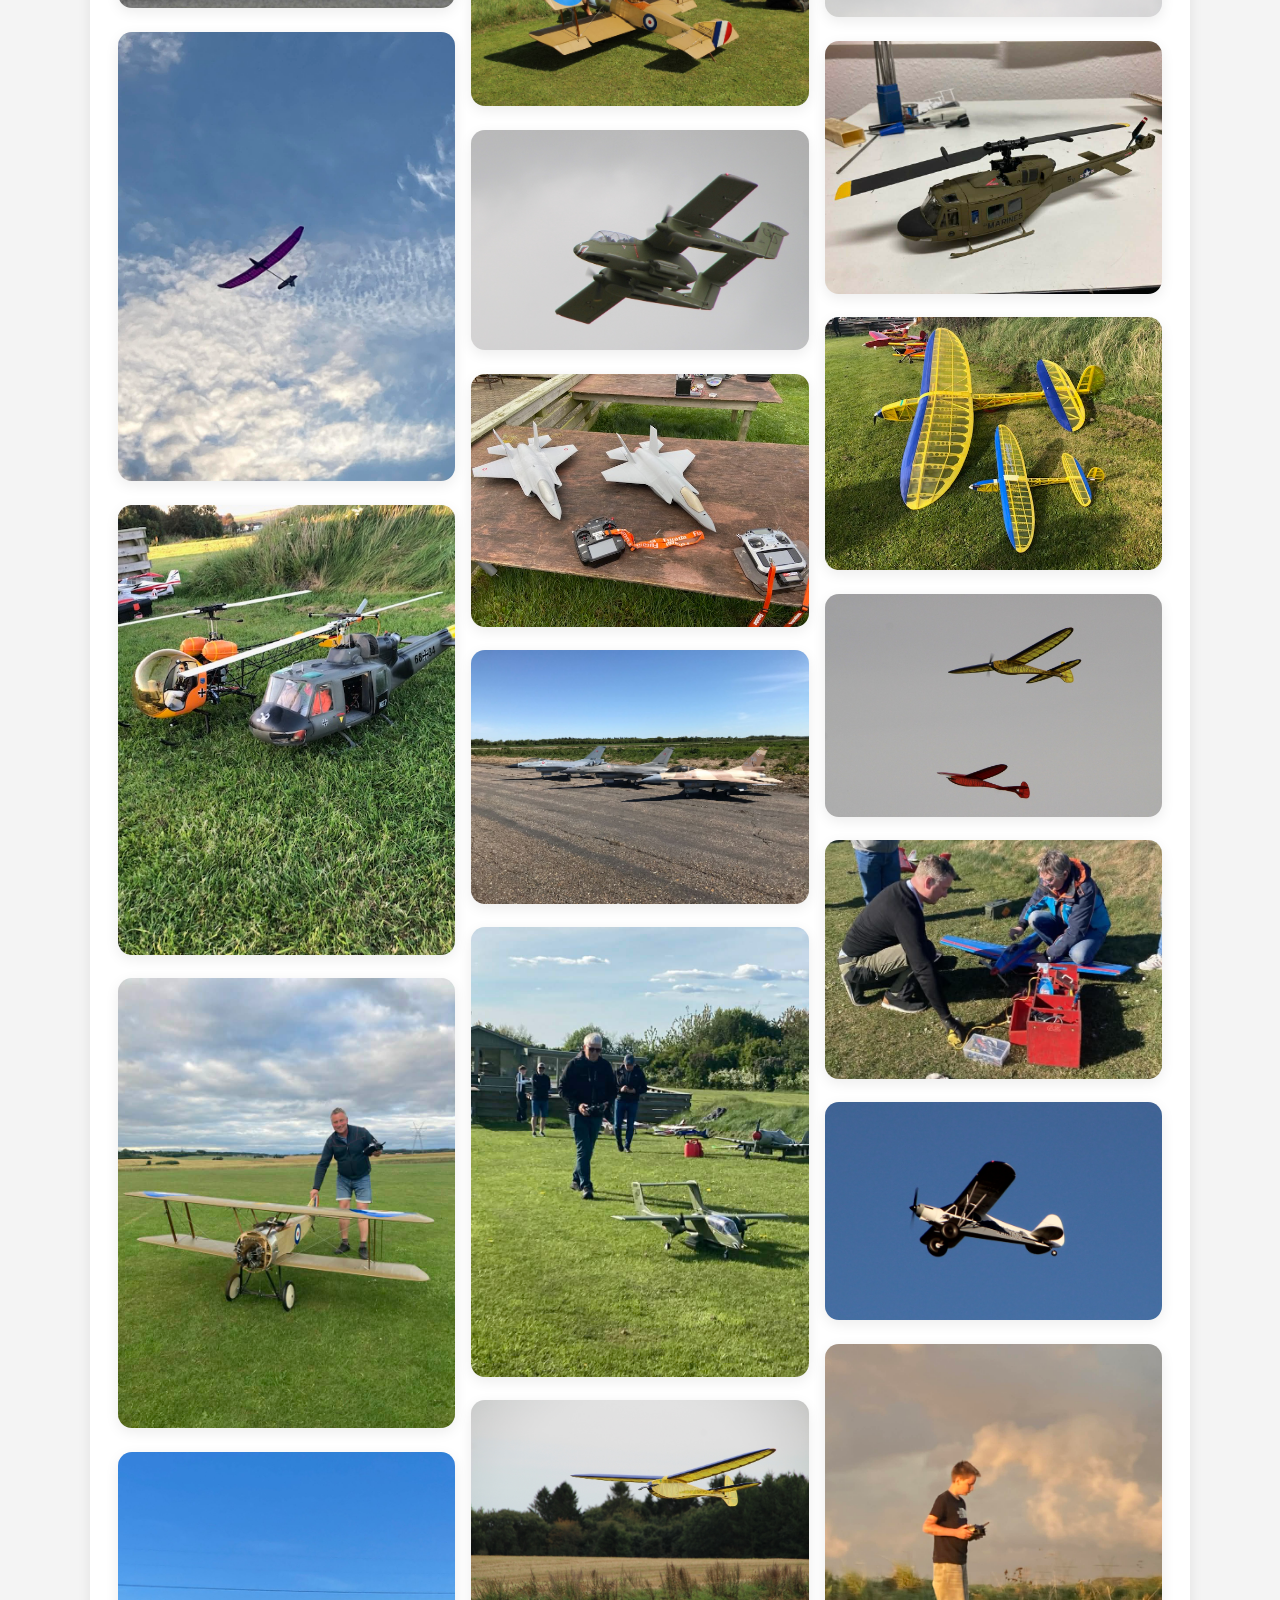
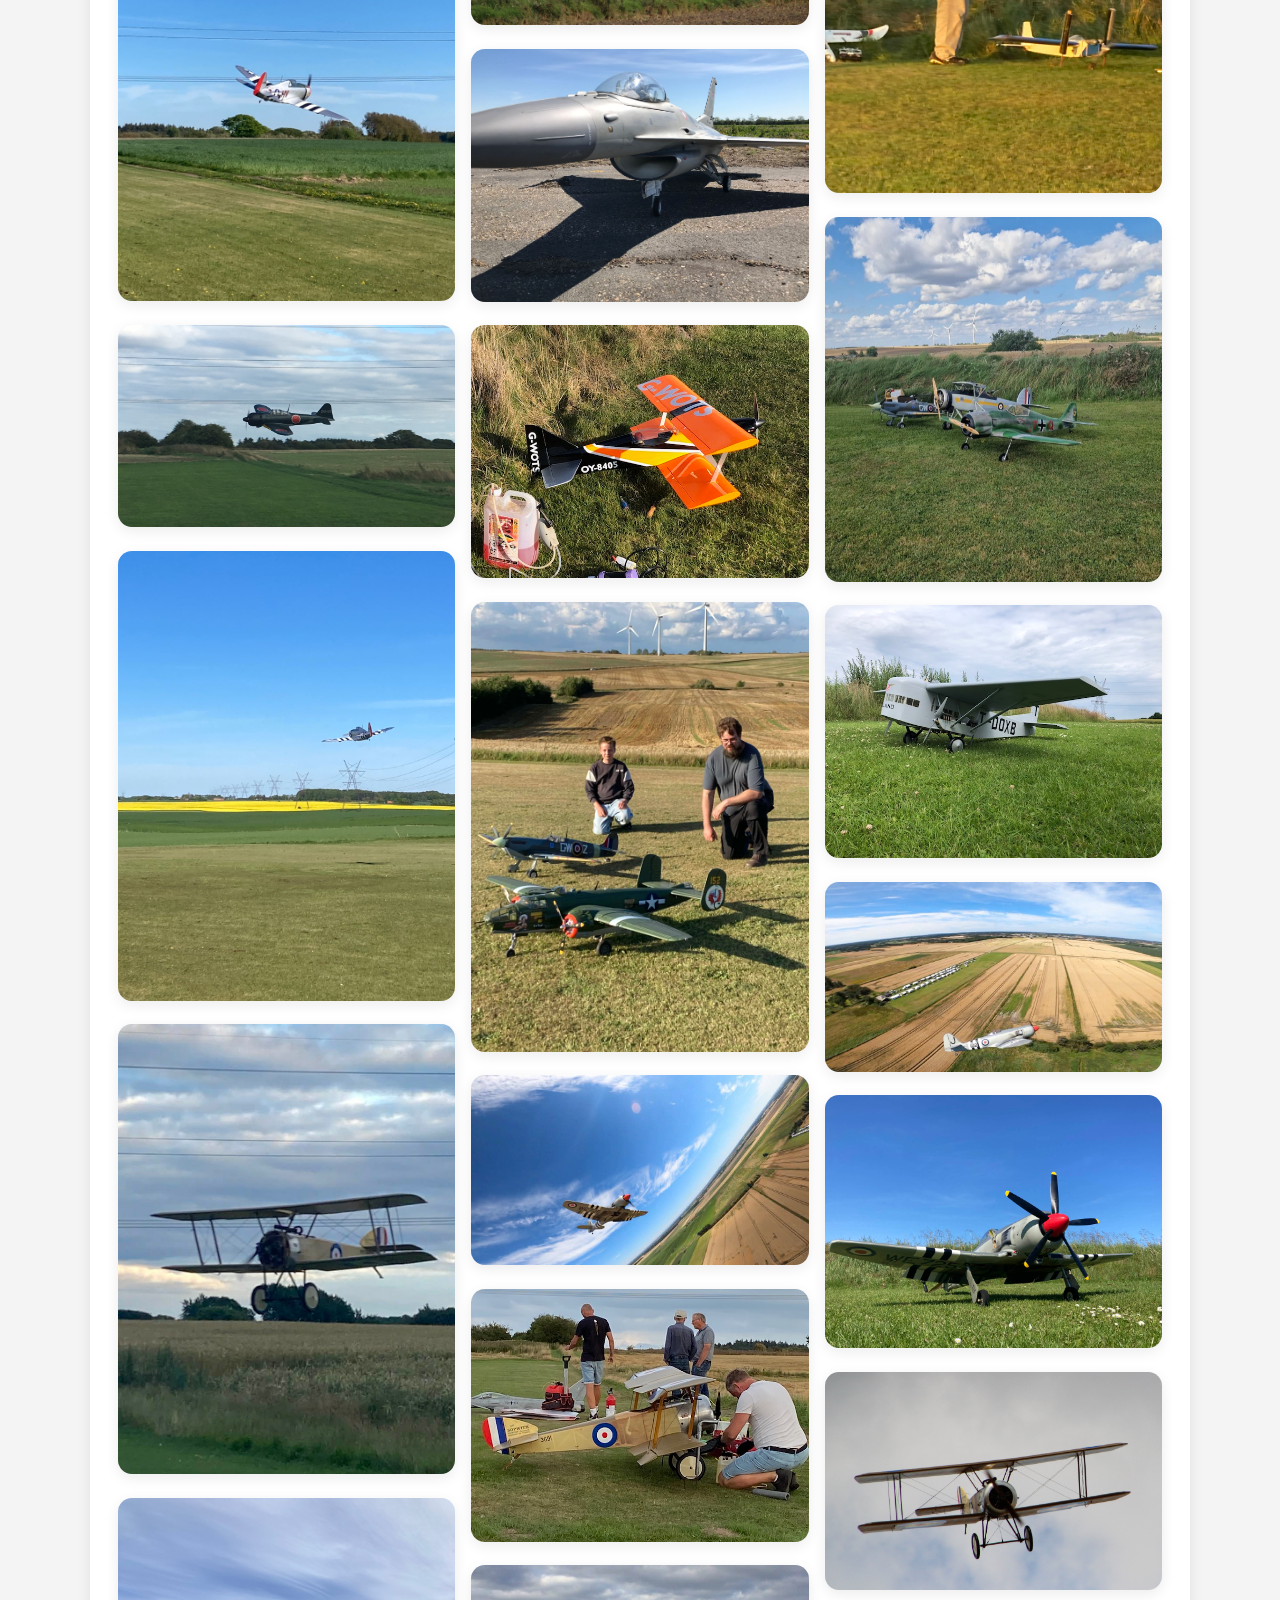
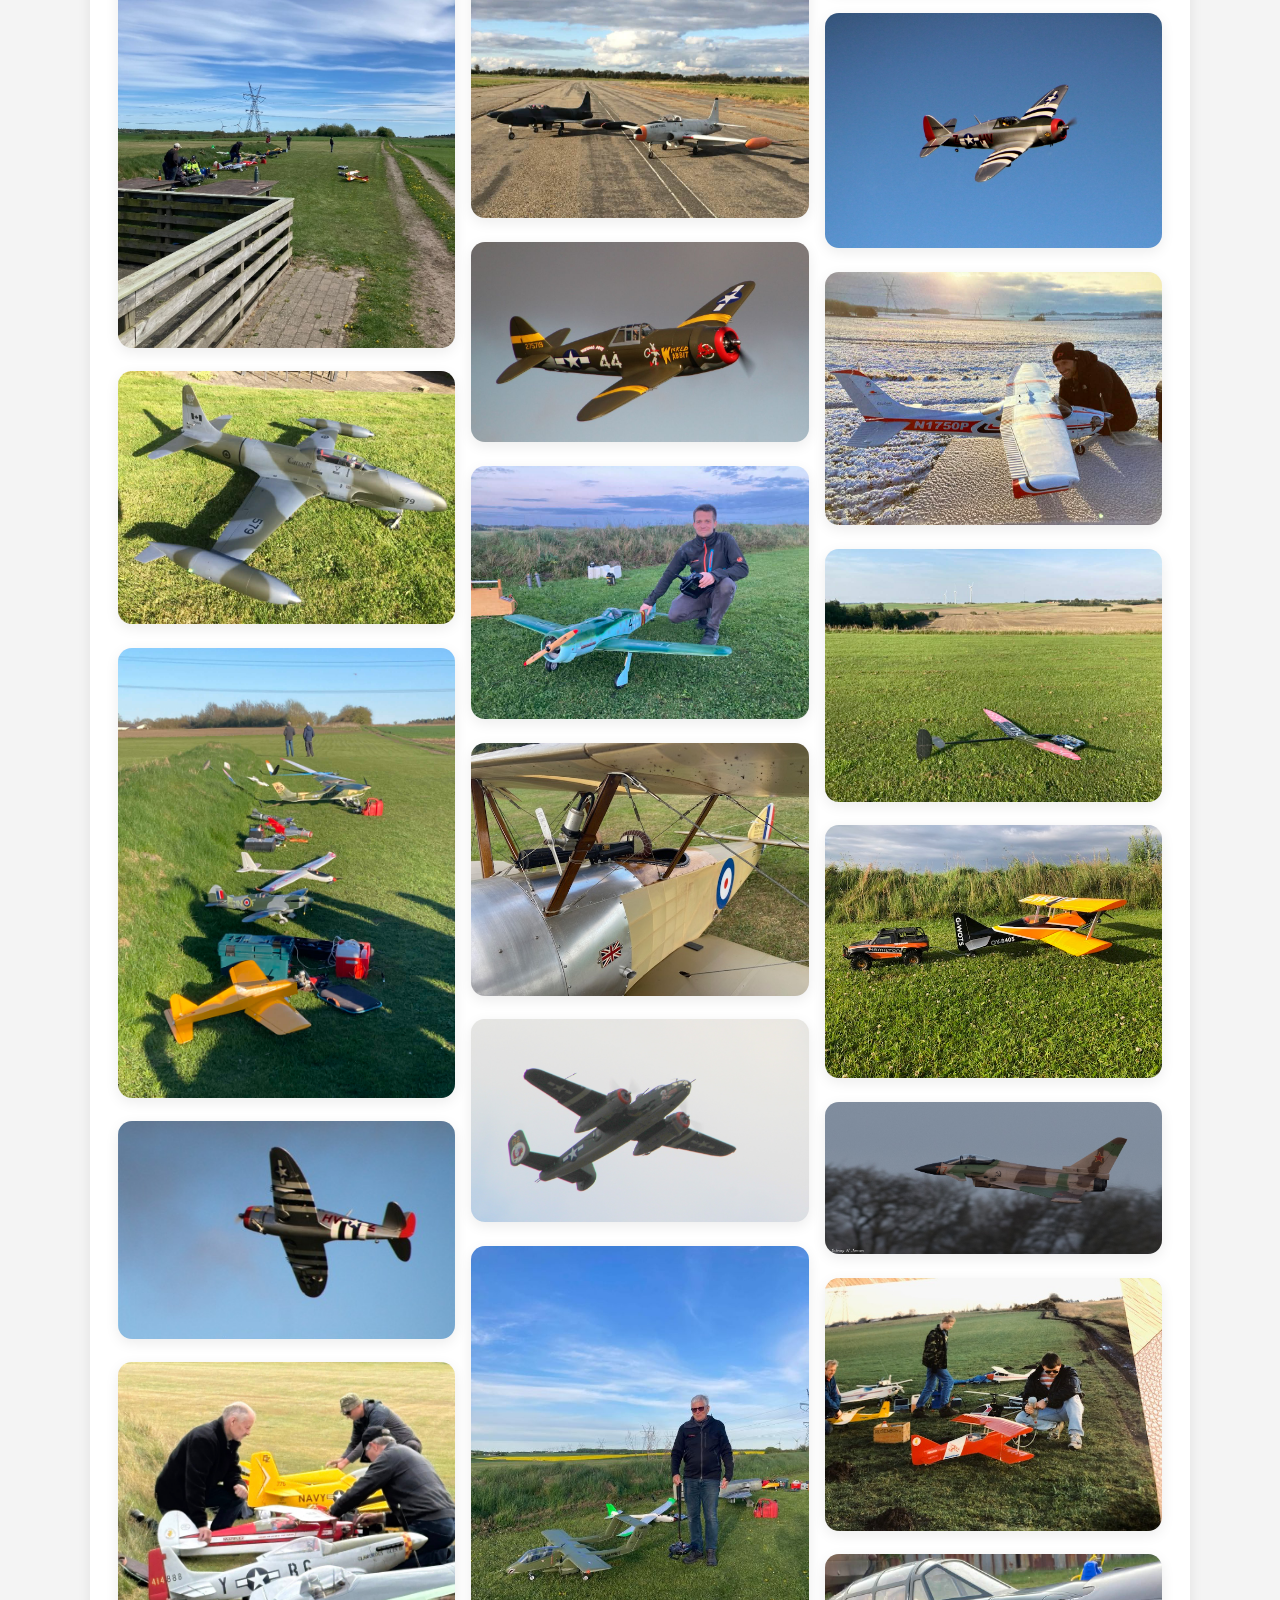
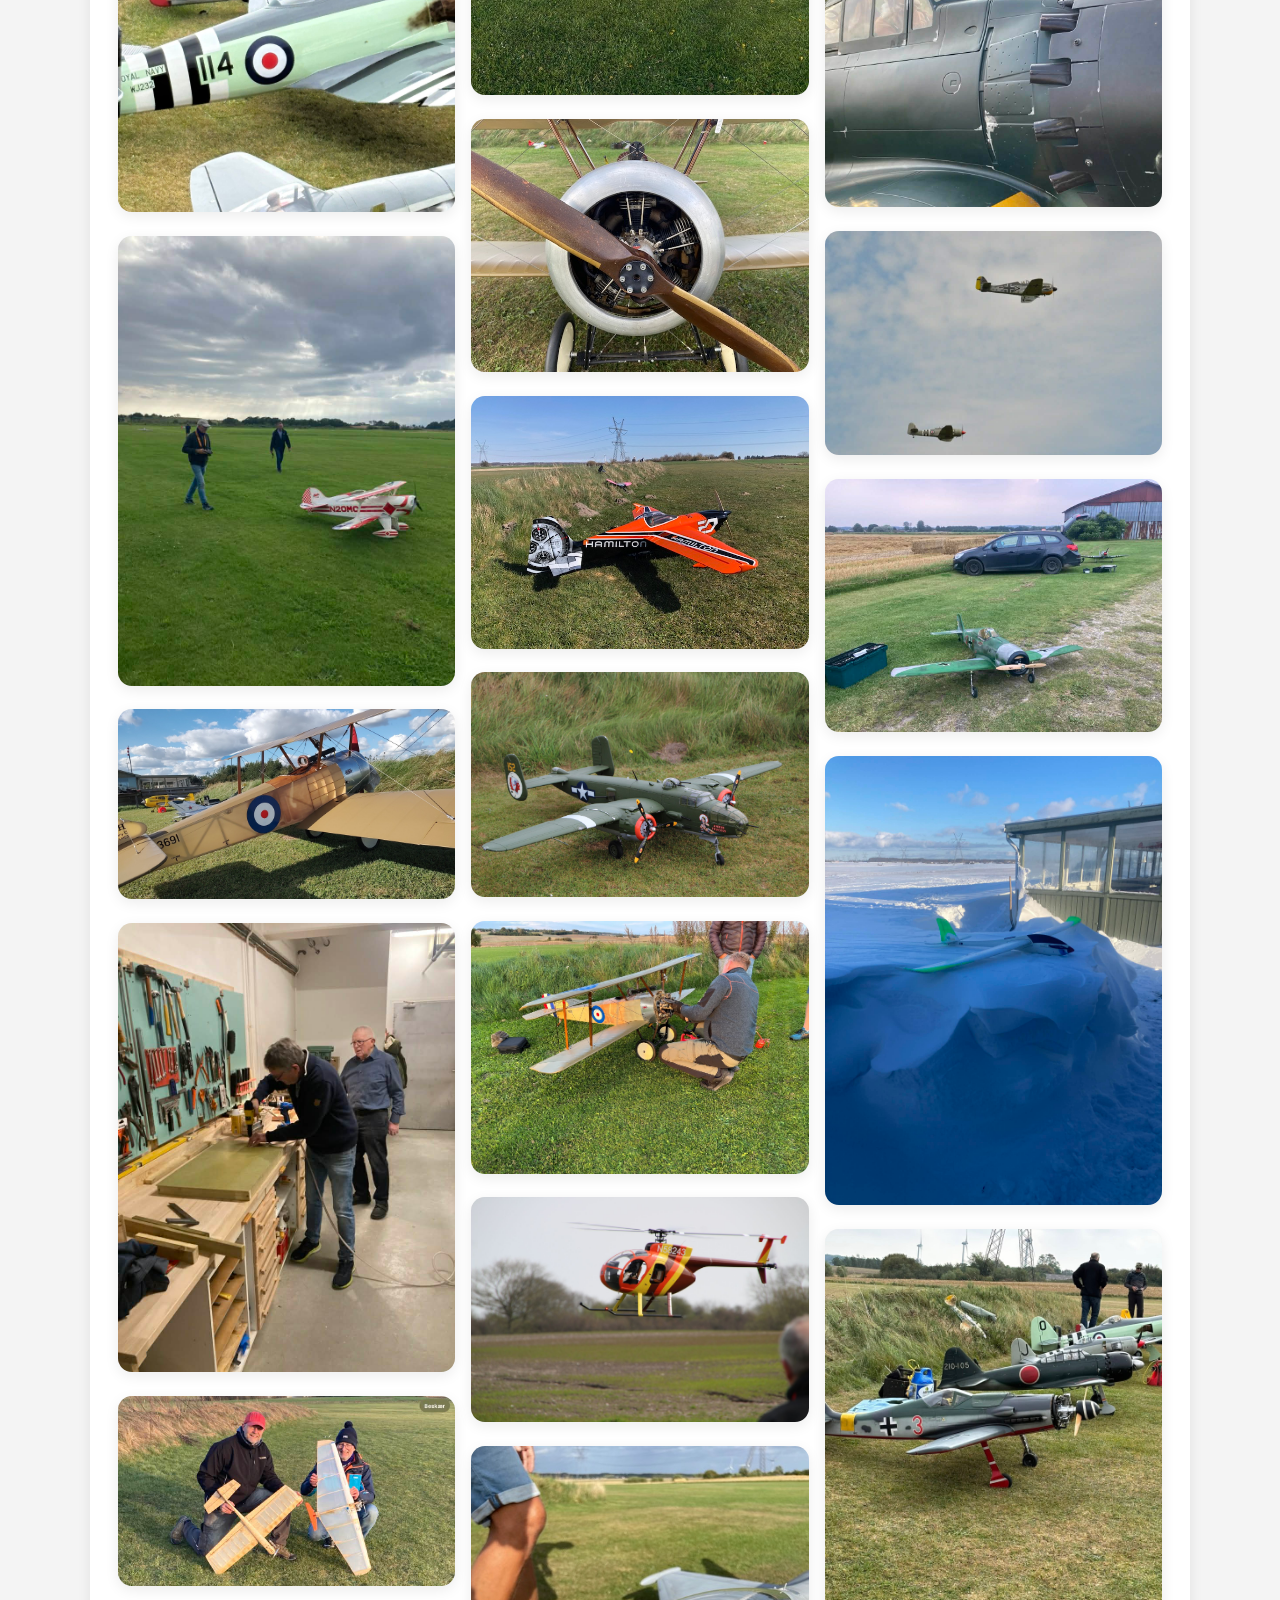
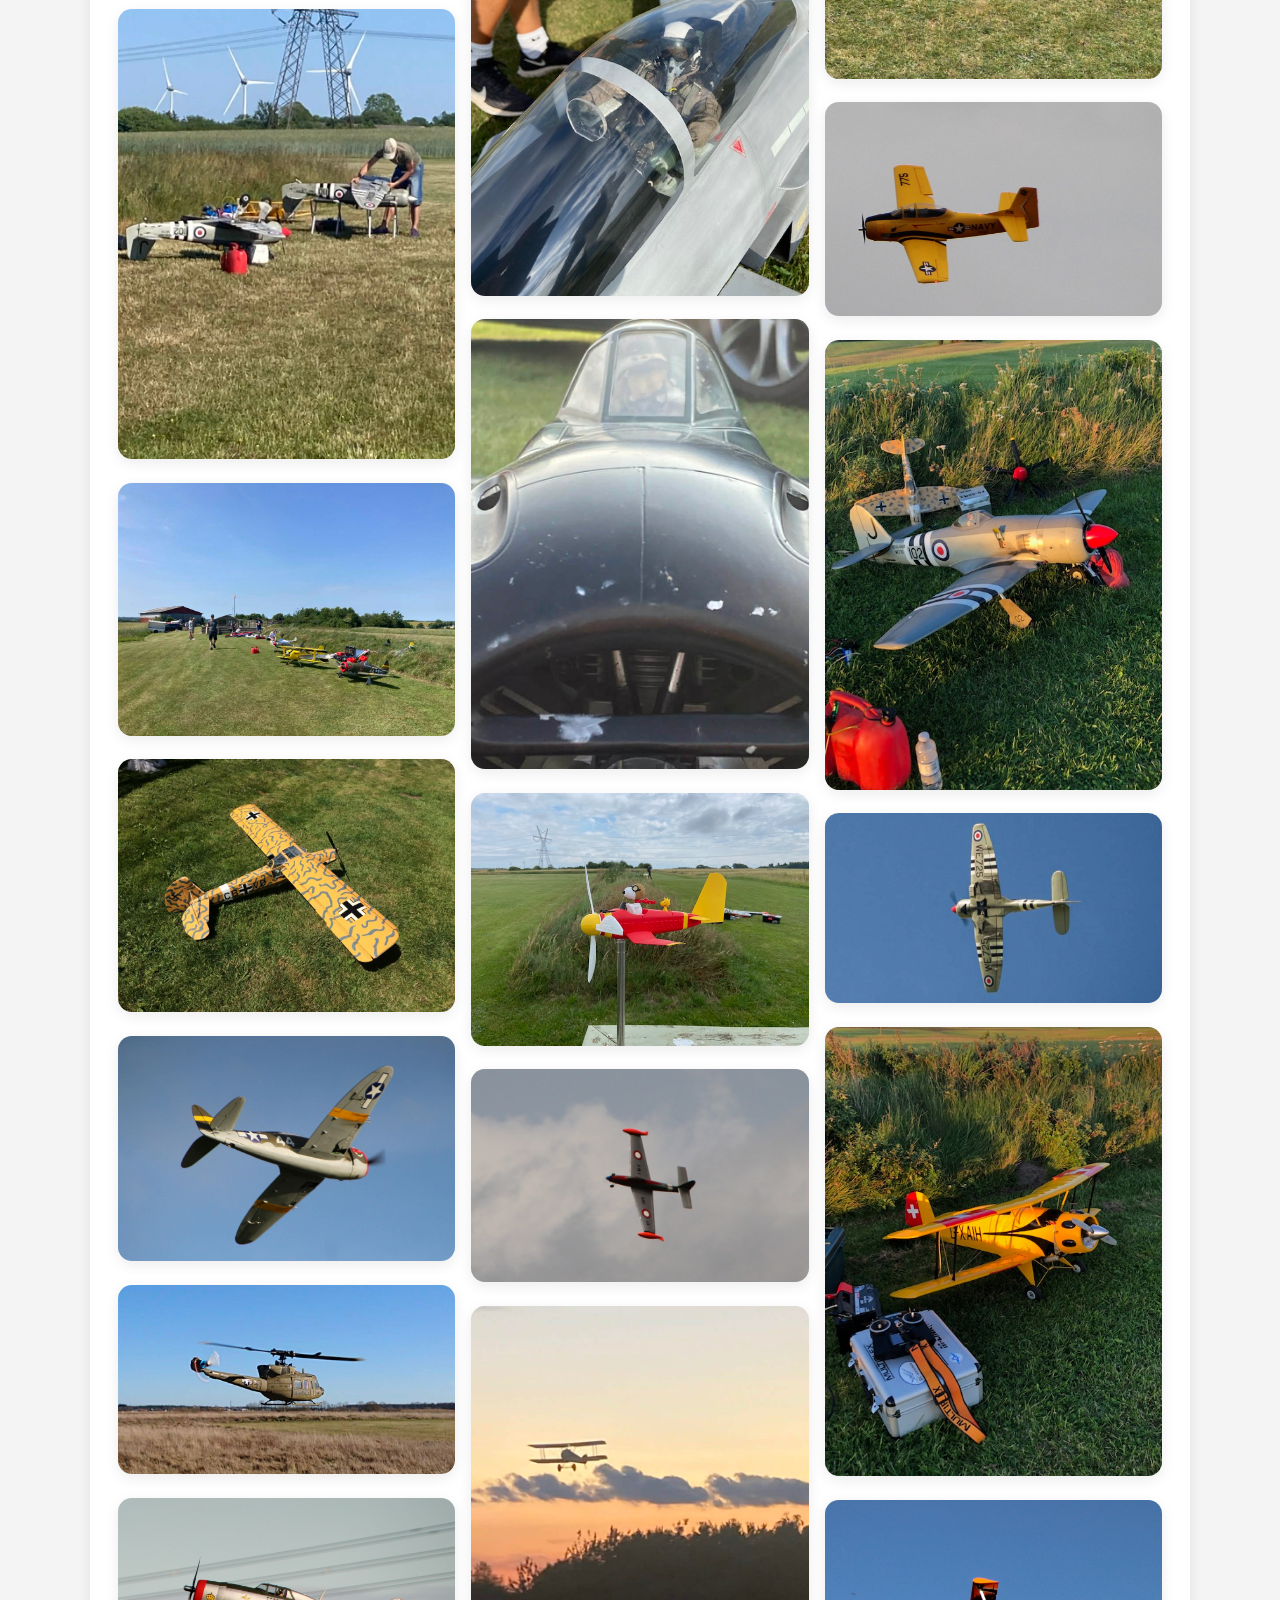
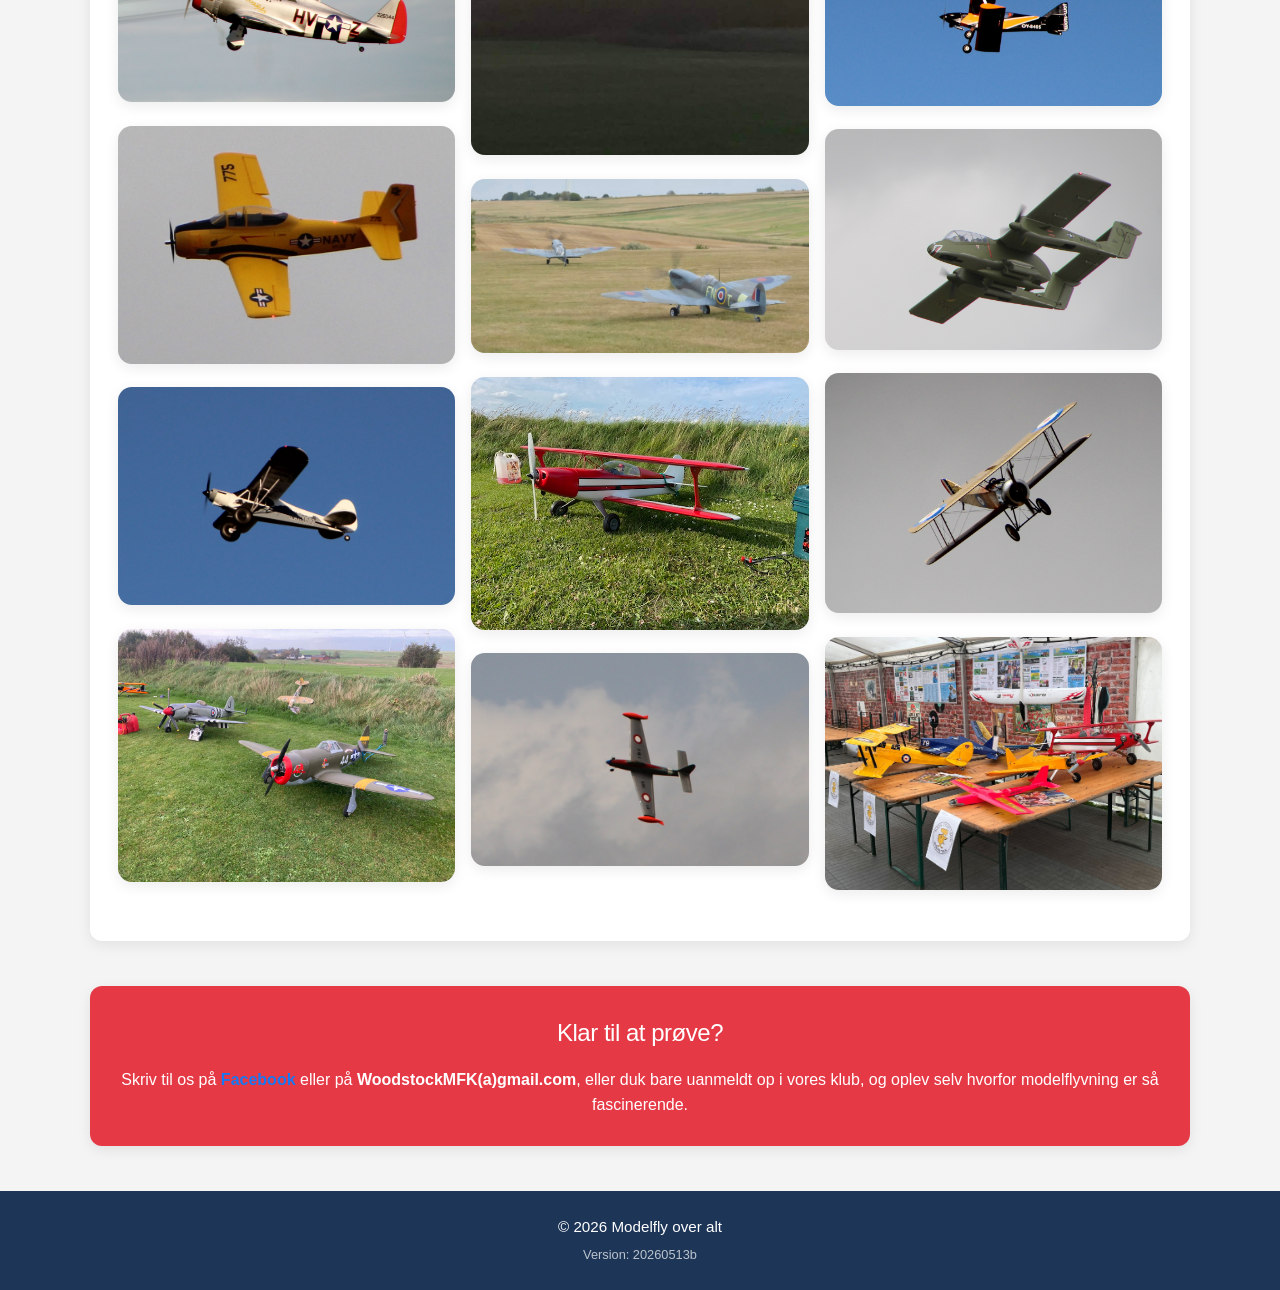
==== commit 9eb4e4f5: "Om-Os link" ====
--- a/index.html
+++ b/index.html
@@ -6,13 +6,13 @@
     <meta name="viewport" content="width=device-width, initial-scale=1.0">
     <title>Modelfly over alt</title>
     <link rel="preload" as="image" href="images/Camel-lineup.jpg" fetchpriority="high">
-    <link rel="stylesheet" href="style.css?v=14">
+    <link rel="stylesheet" href="style.css?v=16">
 </head>
 
 <body>
     <header>
         <h1>Woodstock Modelflyveklub</h1>
-        <p>En klub for dig, der elsker modelfly, byggeri, fællesskab og glæden ved at få noget til at flyve.</p>
+        <p>En klub for dig, der elsker fjernstyret modelfly, byggeri, fællesskab og glæden ved at få noget til at flyve.</p>
     </header>
 
     <nav>
@@ -22,6 +22,7 @@
         <a href="#hvor">Hvor</a>
         <a href="#hvornår">Hvornår</a>
         <a href="#galleri">Galleri</a>
+        <a href="om-os.html">Om os</a>
     </nav>
 
     <main class="container">
@@ -30,7 +31,7 @@
             <h2>Hvorfor vælge modelflyvning?</h2>
             <p>
                 Uanset om man er ung eller gammel, er der noget særligt fascinerende ved flyvning.
-                Det er denne fascination, der er kernen i modelflyvning, hvor flyvning, teknik, kreativitet og
+                Det er denne fascination, der er kernen i fjernstyret modelflyvning, hvor flyvning, teknik, kreativitet og
                 fællesskab går hånd i hånd.
             </p>
             <p>
@@ -66,10 +67,9 @@
                 allerede første gang du besøger os.
             </p>
             <p>
-                På den måde kan du mærke efter, om modelflyvning er noget for dig, og samtidig få hjælp til at finde ud
-                af,
-                hvilken model der er god at starte med. Du må gerne låne klubflyet i begyndelsen, så du kan komme trygt
-                og godt i gang, før du beslutter dig for at købe dit eget. Du kan også øve dig på en RC-flysimulator,
+                På den måde kan du mærke efter, om modelflyvning er noget for dig, og samtidig få hjælp til at finde ud af,
+                hvilken model og fjernstyringsanlæg der er passende at starte med. Du må gerne låne klubfly og fjernstyringsanlæg i begyndelsen, 
+                så du kan komme trygt og godt i gang, før du beslutter dig for at købe dit eget. Du kan også øve dig på en RC-flysimulator,
                 men det er bestemt ikke nødvendigt.
             </p>
             <p>
--- a/style.css
+++ b/style.css
@@ -1,5 +1,3 @@
-
-
 /* ========== Reset ========== */
 * {
     box-sizing: border-box;
@@ -17,6 +15,8 @@
     position: relative;
 }
 
+
+
 body::before {
     content: "";
     position: fixed;
@@ -25,9 +25,14 @@
     background-repeat: no-repeat;
     background-position: center center;
     background-size: 100% auto;
-    opacity: 0.6;
+    opacity: 0;
+    transition: opacity 0.5s ease;
     z-index: -1;
     pointer-events: none;
+}
+
+body.loaded::before {
+    opacity: 0.6;
 }
 
 section[id] {
@@ -90,7 +95,9 @@
 }
 
 
-.mdk-link:hover,.fb-link:hover,.tobias-link:hover {
+.mdk-link:hover,
+.fb-link:hover,
+.tobias-link:hover {
     text-decoration: underline;
 }
 
@@ -100,6 +107,7 @@
     opacity: 0.7;
     margin-top: 6px;
 }
+
 /* ========== Navigation ========== */
 nav {
     position: sticky;
@@ -188,7 +196,7 @@
     margin-bottom: 0;
 }
 
-.season-block + .season-block {
+.season-block+.season-block {
     margin-top: 22px;
 }
 
@@ -389,13 +397,13 @@
 
 /* ========== Små telefoner ========== */
 @media (max-width: 400px) {
-    
-        body::before {
+
+    body::before {
         background-size: cover;
         opacity: 0.6;
     }
 
-    
+
     header {
         padding: 45px 12px;
     }
@@ -465,4 +473,158 @@
         padding: 16px;
         font-size: 0.9rem;
     }
-}+
+
+}
+
+/* ========== Om os side ========== */
+body.om-os header {
+    position: relative;
+    overflow: hidden;
+    background: #f4f4f4 !important;
+    color: #1d3557;
+    padding: 38px 20px 30px;
+    text-align: center;
+}
+
+body.om-os header::before {
+    content: "";
+    position: absolute;
+    inset: 0;
+    background: url("images/Camel-lineup.jpg") center center / cover no-repeat;
+    opacity: 0.28;
+    z-index: 0;
+    pointer-events: none;
+}
+
+body.om-os header h1,
+body.om-os header p {
+    position: relative;
+    z-index: 1;
+    color: #1d3557;
+    text-shadow: 0 1px 3px rgba(255, 255, 255, 0.75);
+}
+
+body.om-os header h1 {
+    font-size: 2.4rem;
+    margin-bottom: 10px;
+}
+
+body.om-os header p {
+    max-width: 760px;
+    margin: 0 auto;
+}
+
+nav a[aria-current="page"] {
+    text-decoration: underline;
+    font-weight: 700;
+}
+
+
+/* ========== Om os side ========== */
+/* body.om-os header {
+    position: relative;
+    overflow: hidden;
+    background: none !important;
+    color: #1d3557;
+    padding: 38px 20px 30px;
+    text-align: center;
+}
+
+body.om-os header::before {
+    content: "";
+    position: absolute;
+    inset: 0;
+    background: url("images/Camel-lineup.jpg") center center / cover no-repeat;
+    opacity: 0.28;
+    z-index: 0;
+    pointer-events: none;
+}
+
+body.om-os header h1,
+body.om-os header p {
+    position: relative;
+    z-index: 1;
+    color: #1d3557;
+    text-shadow: 0 1px 3px rgba(255, 255, 255, 0.75);
+}
+
+body.om-os header h1 {
+    font-size: 2.4rem;
+    margin-bottom: 10px;
+}
+
+body.om-os header p {
+    max-width: 760px;
+    margin: 0 auto;
+}
+
+nav a[aria-current="page"] {
+    text-decoration: underline;
+    font-weight: 700;
+} */
+
+/* ========== Om os side ========== */
+/* body.om-os header {
+    background: none !important;
+    background-image: none !important;
+    color: #1d3557;
+    padding: 48px 20px 40px;
+}
+
+body.om-os header h1,
+body.om-os header p {
+    color: #1d3557;
+    text-shadow: 0 1px 3px rgba(255, 255, 255, 0.75);
+}
+
+body.om-os header h1 {
+    font-size: 2.4rem;
+    margin-bottom: 10px;
+}
+
+body.om-os header p {
+    max-width: 760px;
+    margin: 0 auto;
+}
+
+nav a[aria-current="page"] {
+    text-decoration: underline;
+    font-weight: 700;
+} */
+
+/* ========== Om os side ========== */
+/* body.om-os header {
+    background: none !important;
+    background-image: none !important;
+    color: #1d3557;
+    padding: 42px 20px 36px;
+}
+
+body.om-os header h1,
+body.om-os header p {
+    color: #1d3557;
+    display: table;
+    margin-left: auto;
+    margin-right: auto;
+    background: rgba(255, 255, 255, 0.35);
+    padding: 6px 14px;
+    border-radius: 12px;
+    backdrop-filter: blur(2px);
+    -webkit-backdrop-filter: blur(2px);
+}
+
+body.om-os header h1 {
+    font-size: 2.35rem;
+    margin-bottom: 10px;
+}
+
+body.om-os header p {
+    max-width: 760px;
+    line-height: 1.45;
+}
+
+nav a[aria-current="page"] {
+    text-decoration: underline;
+    font-weight: 700;
+} */
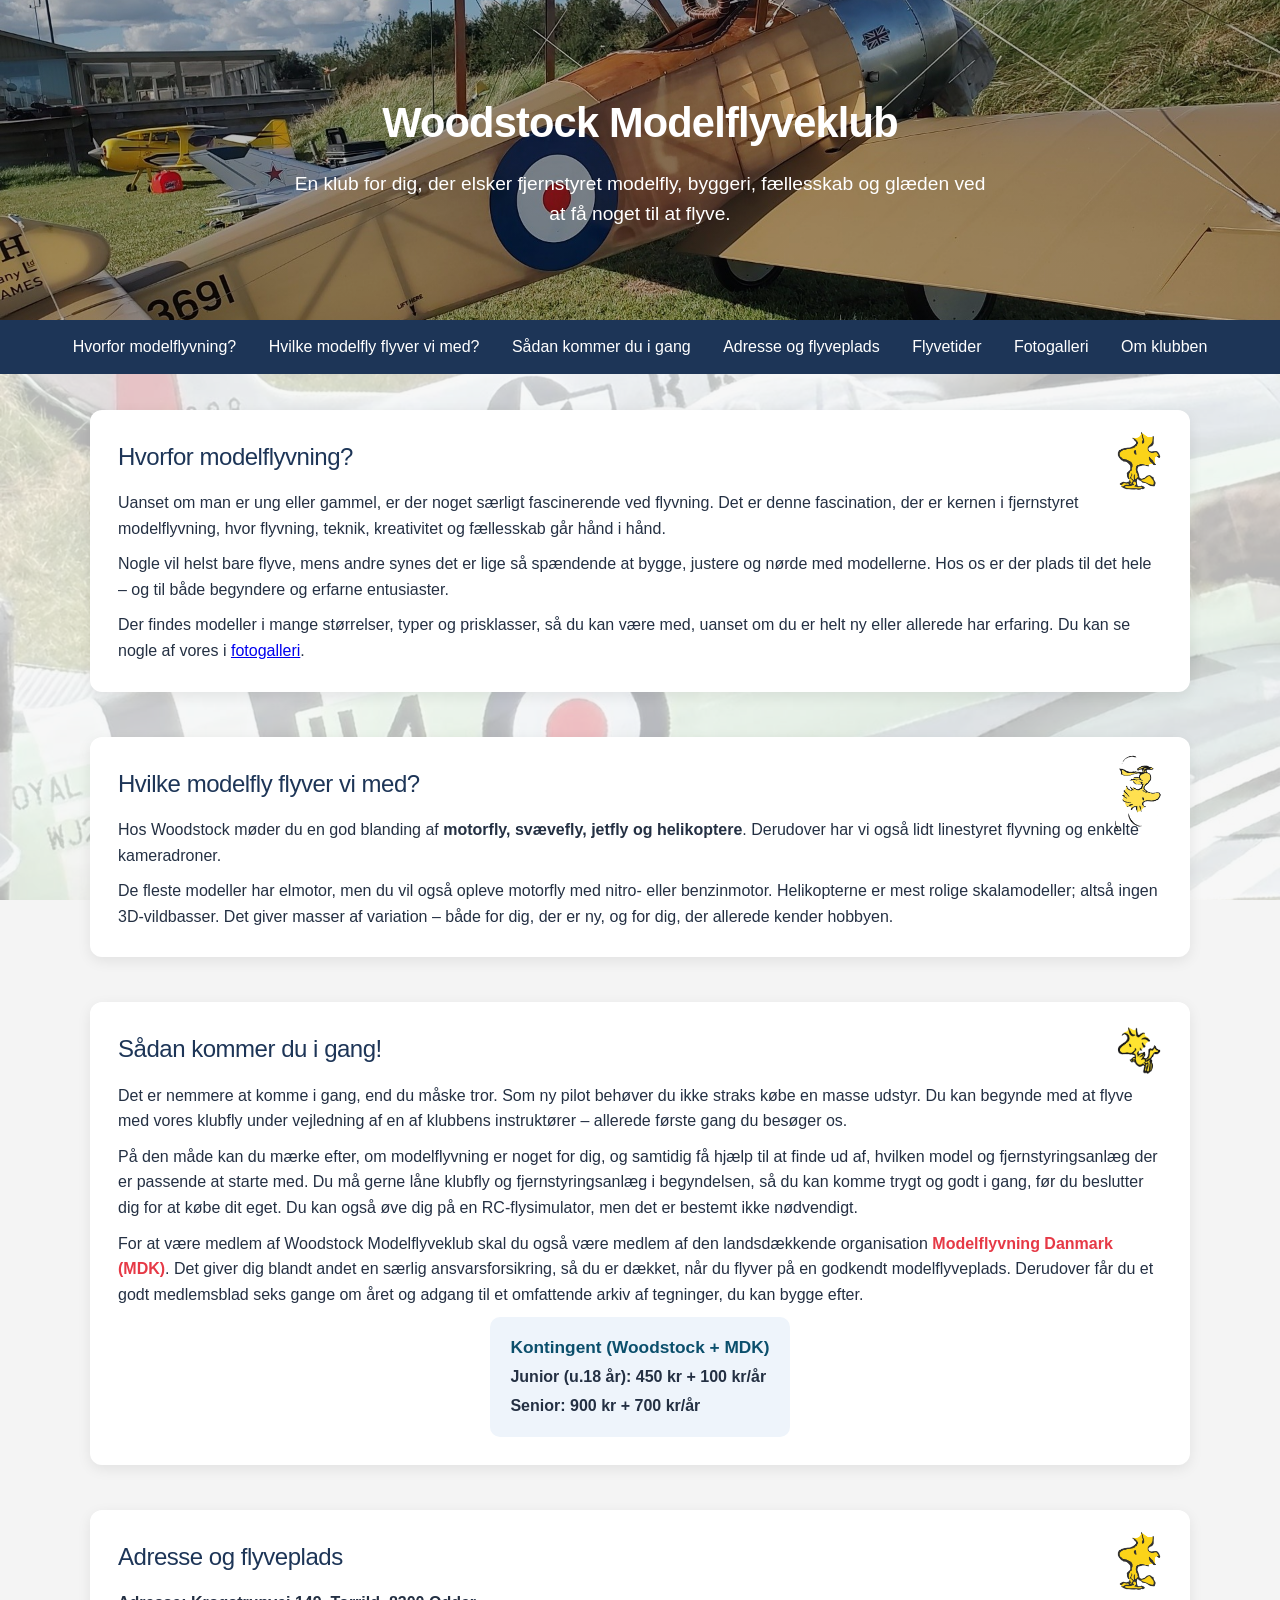
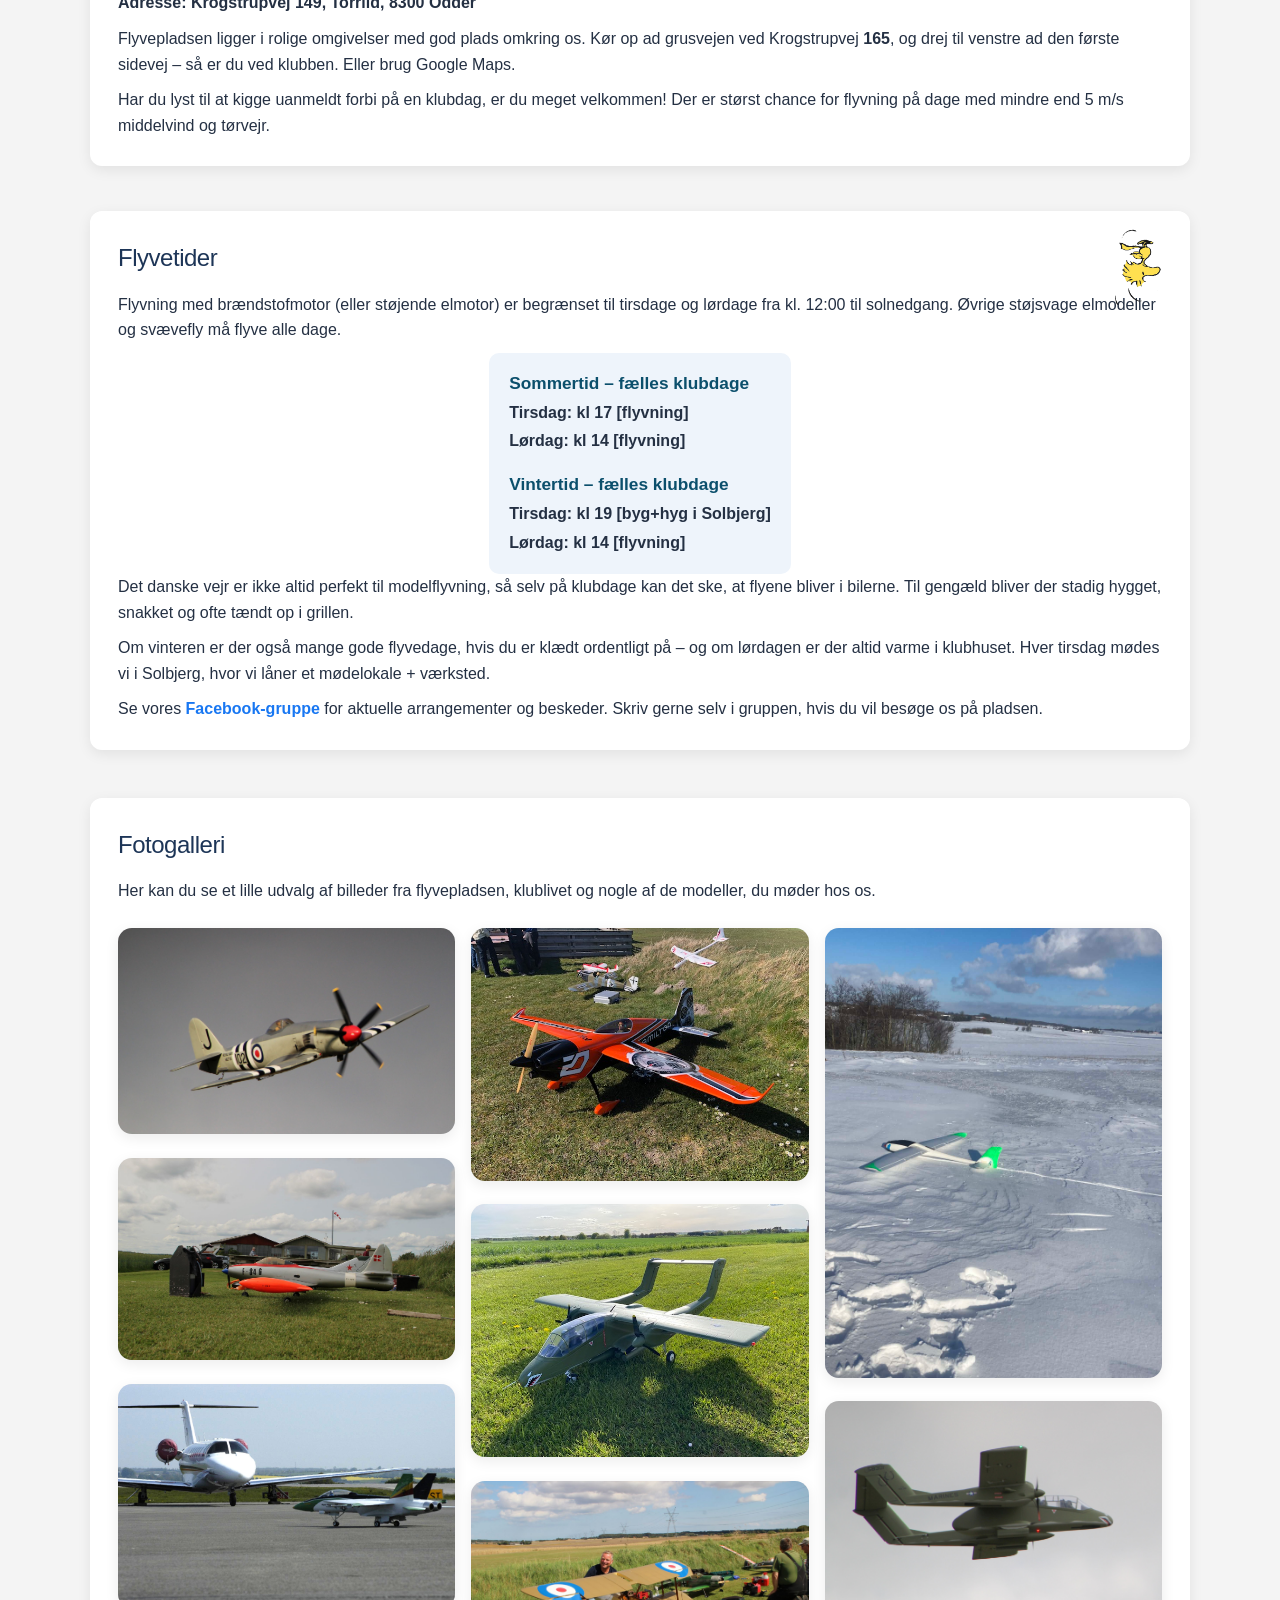
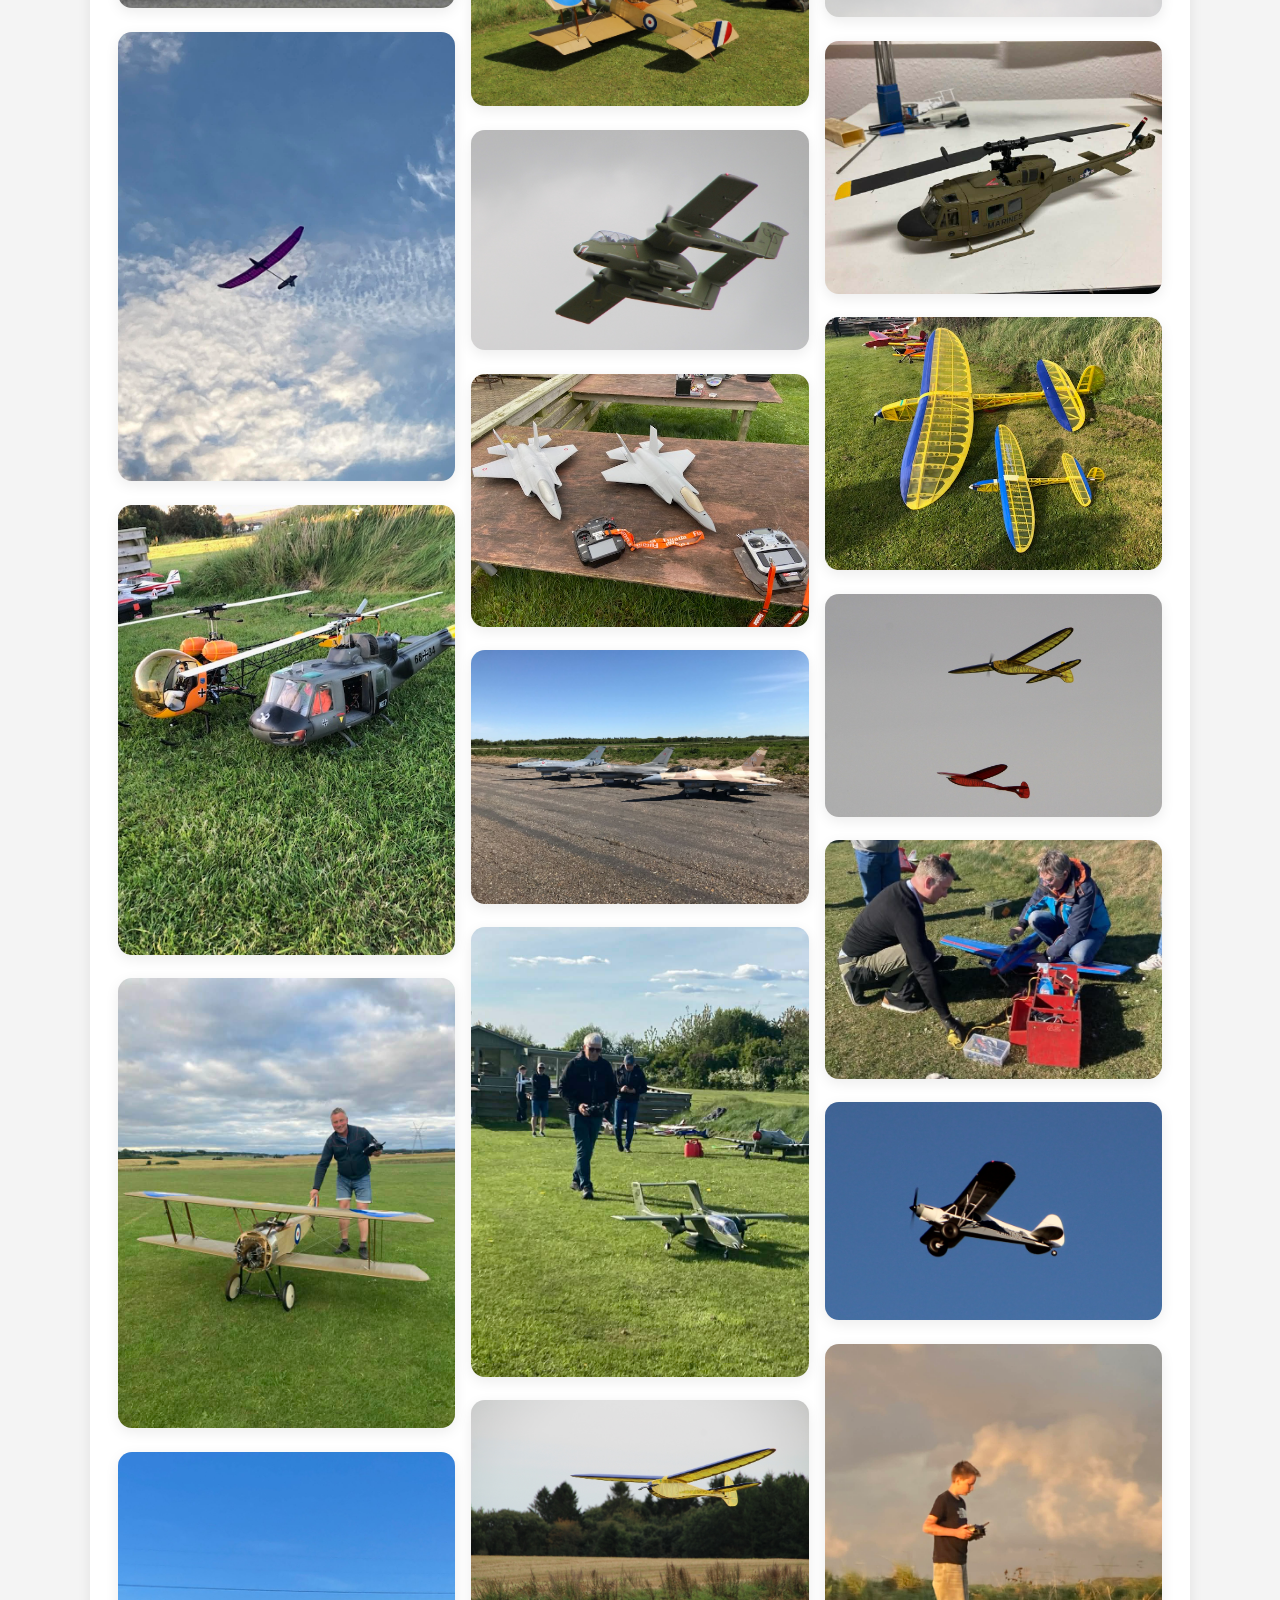
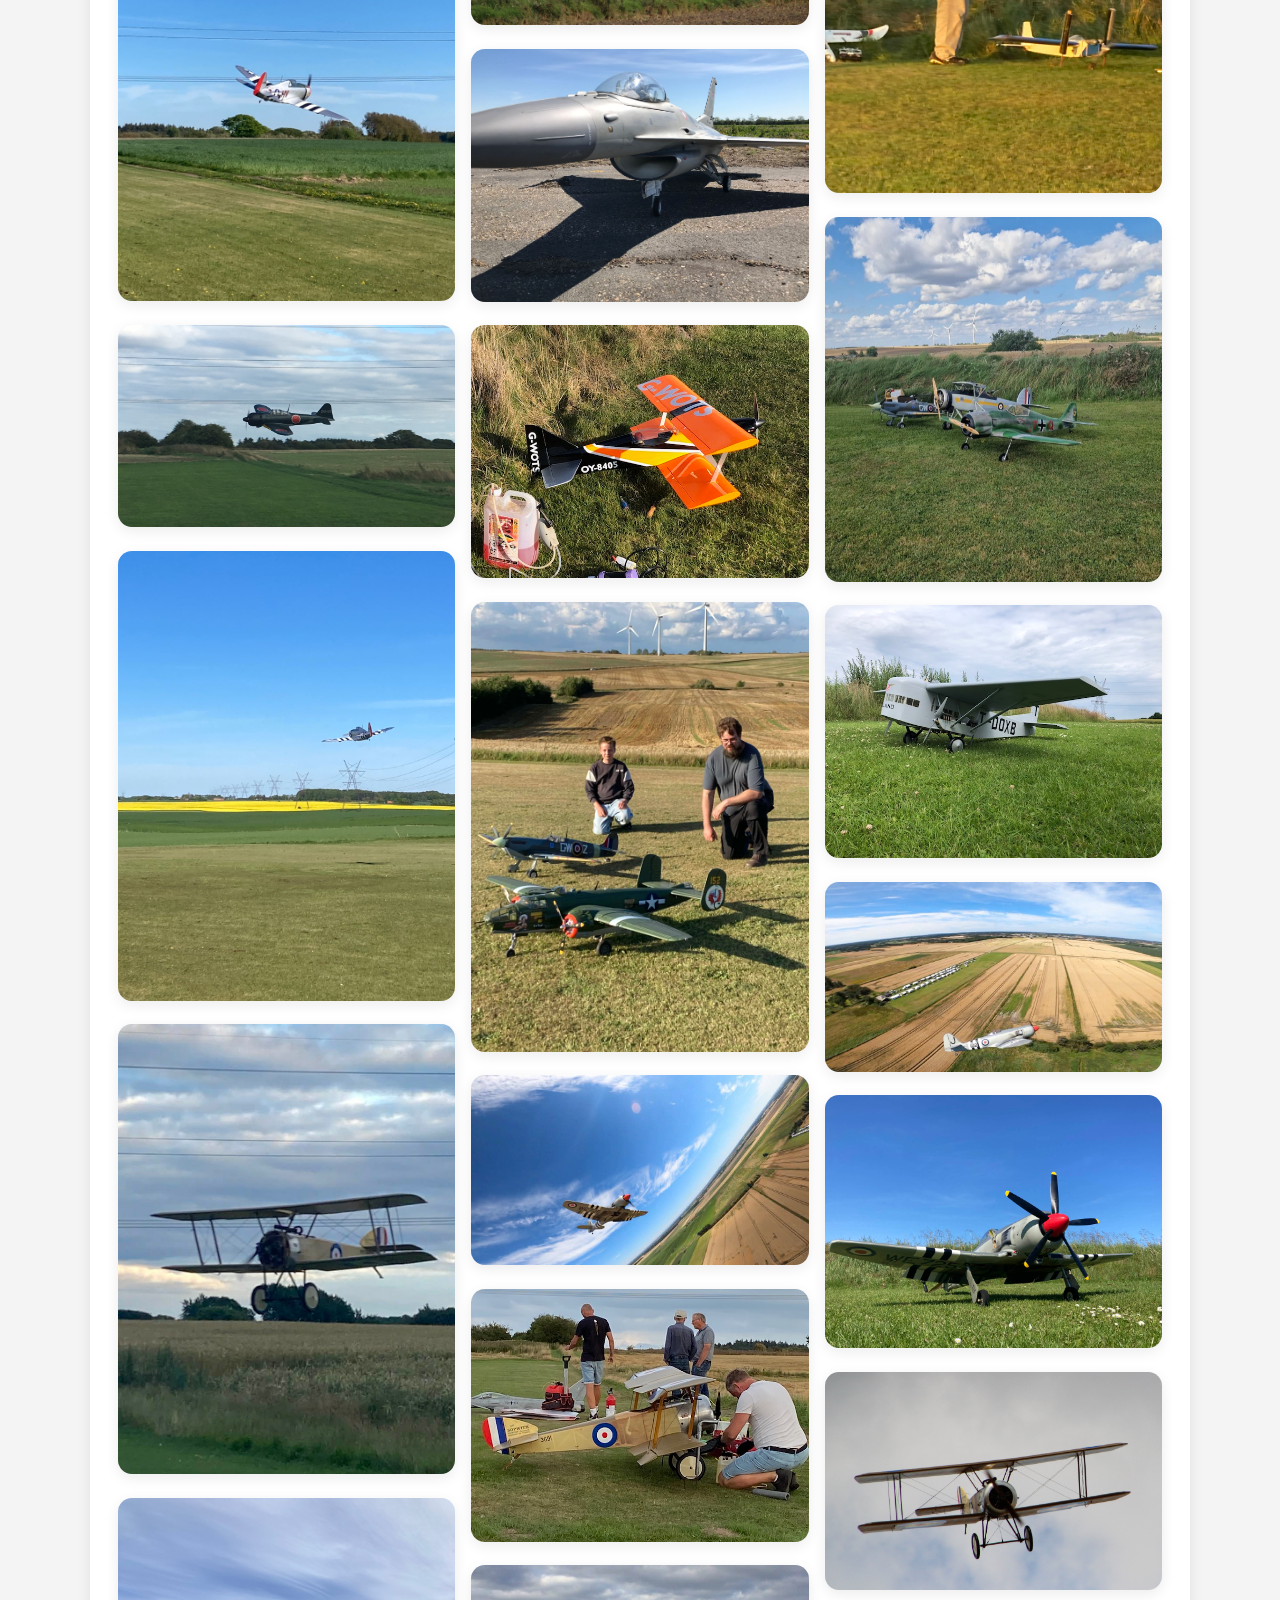
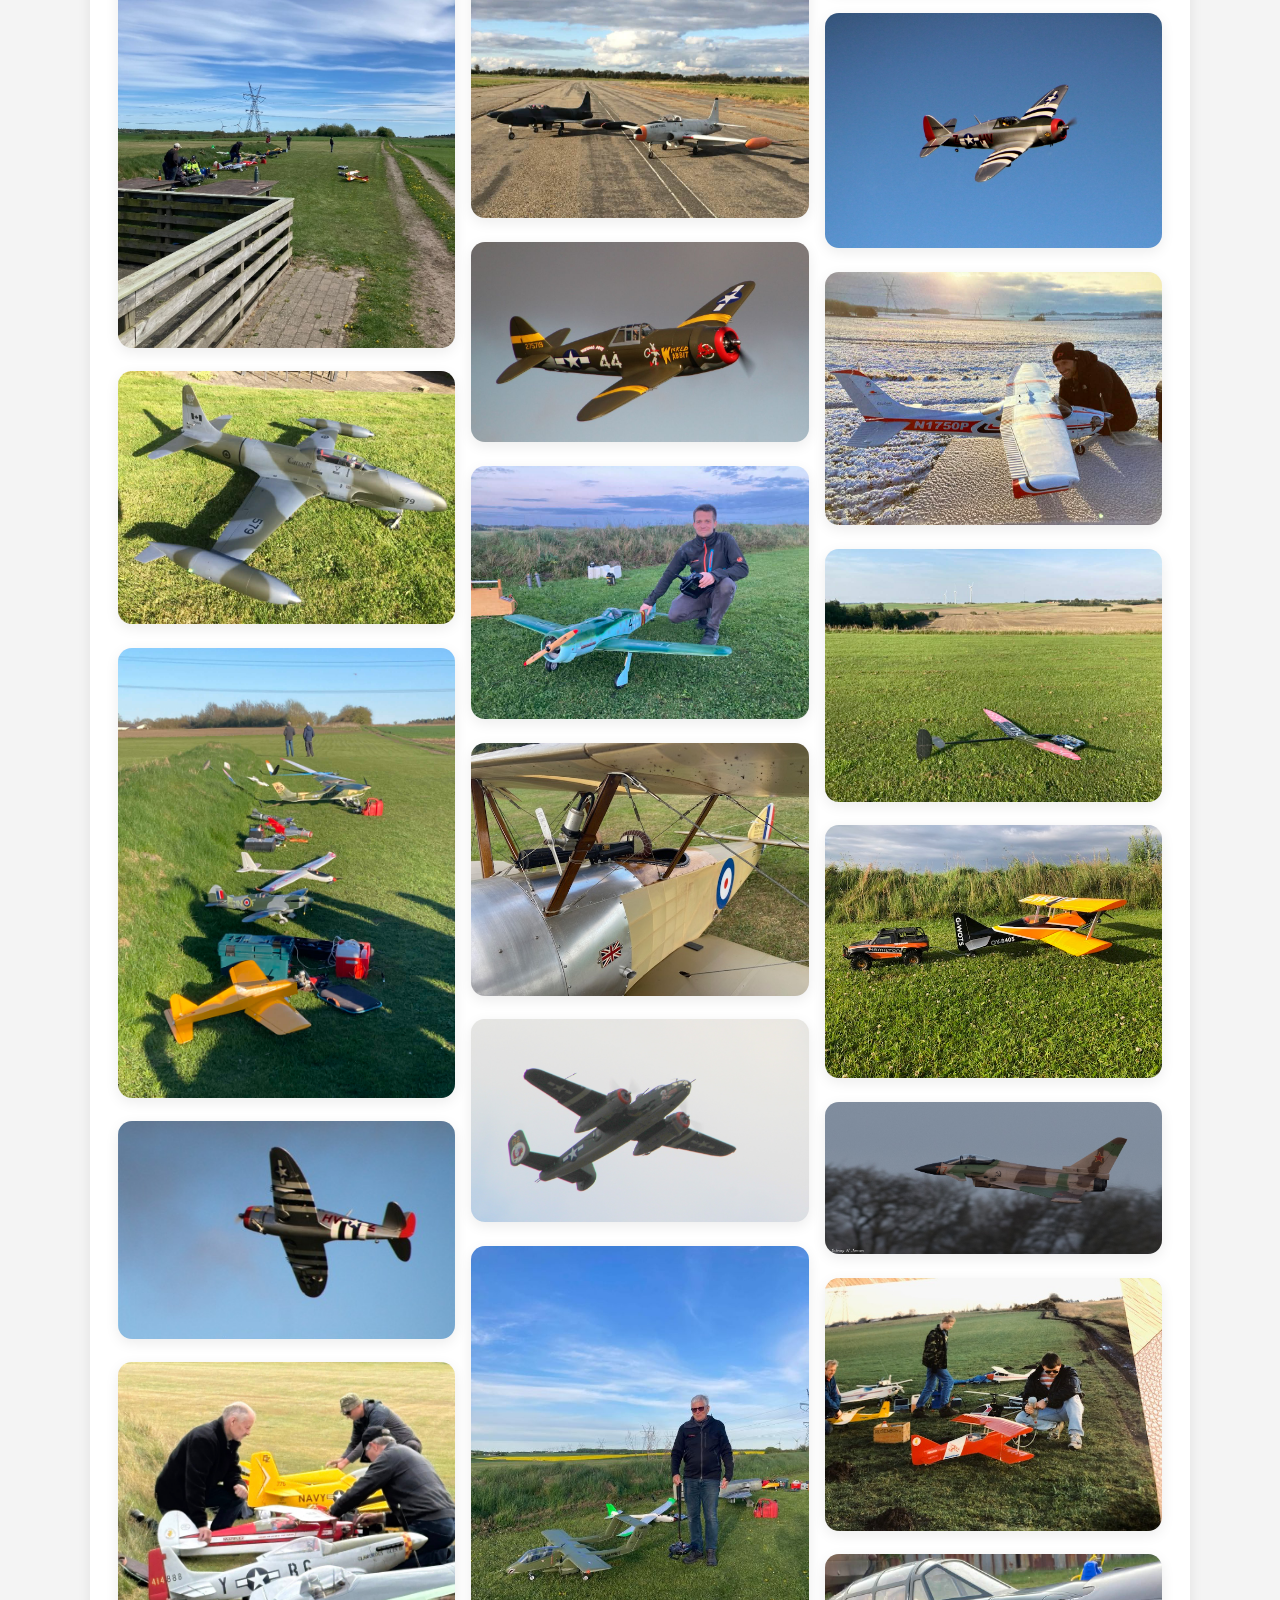
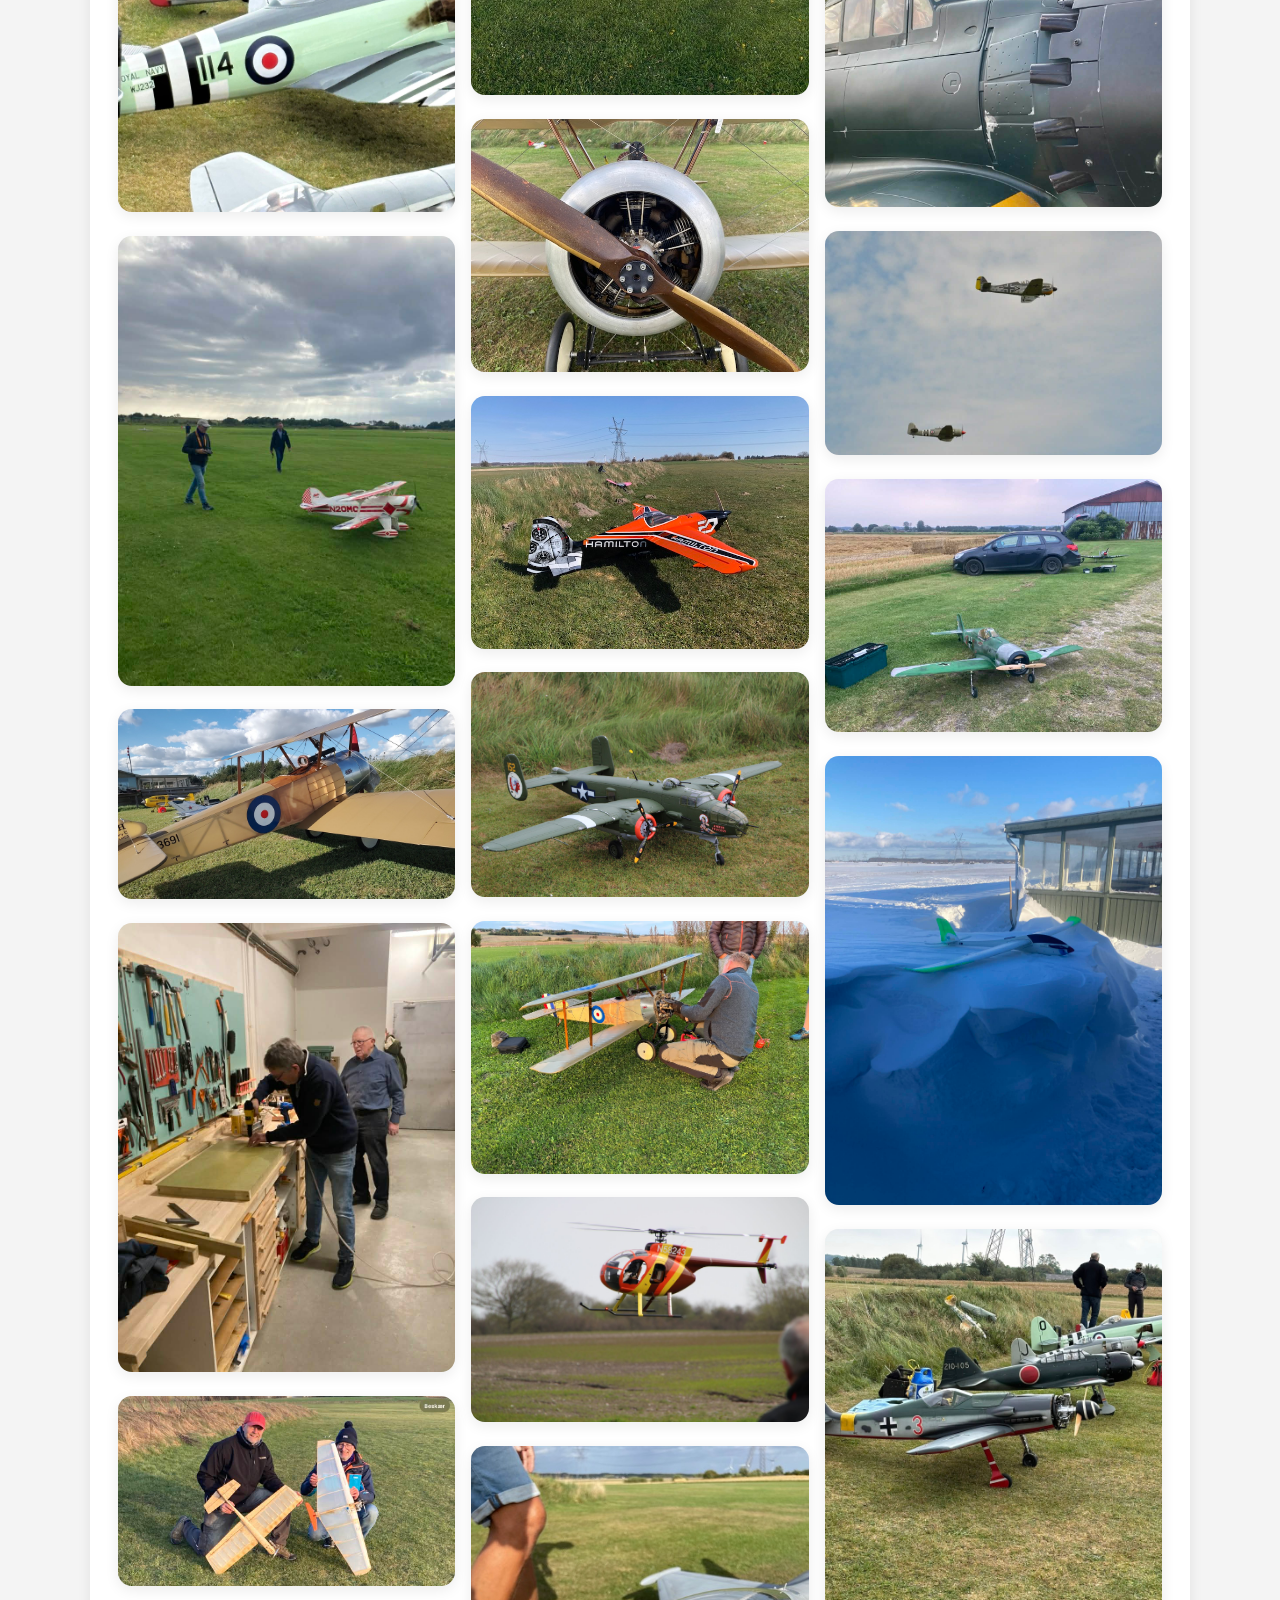
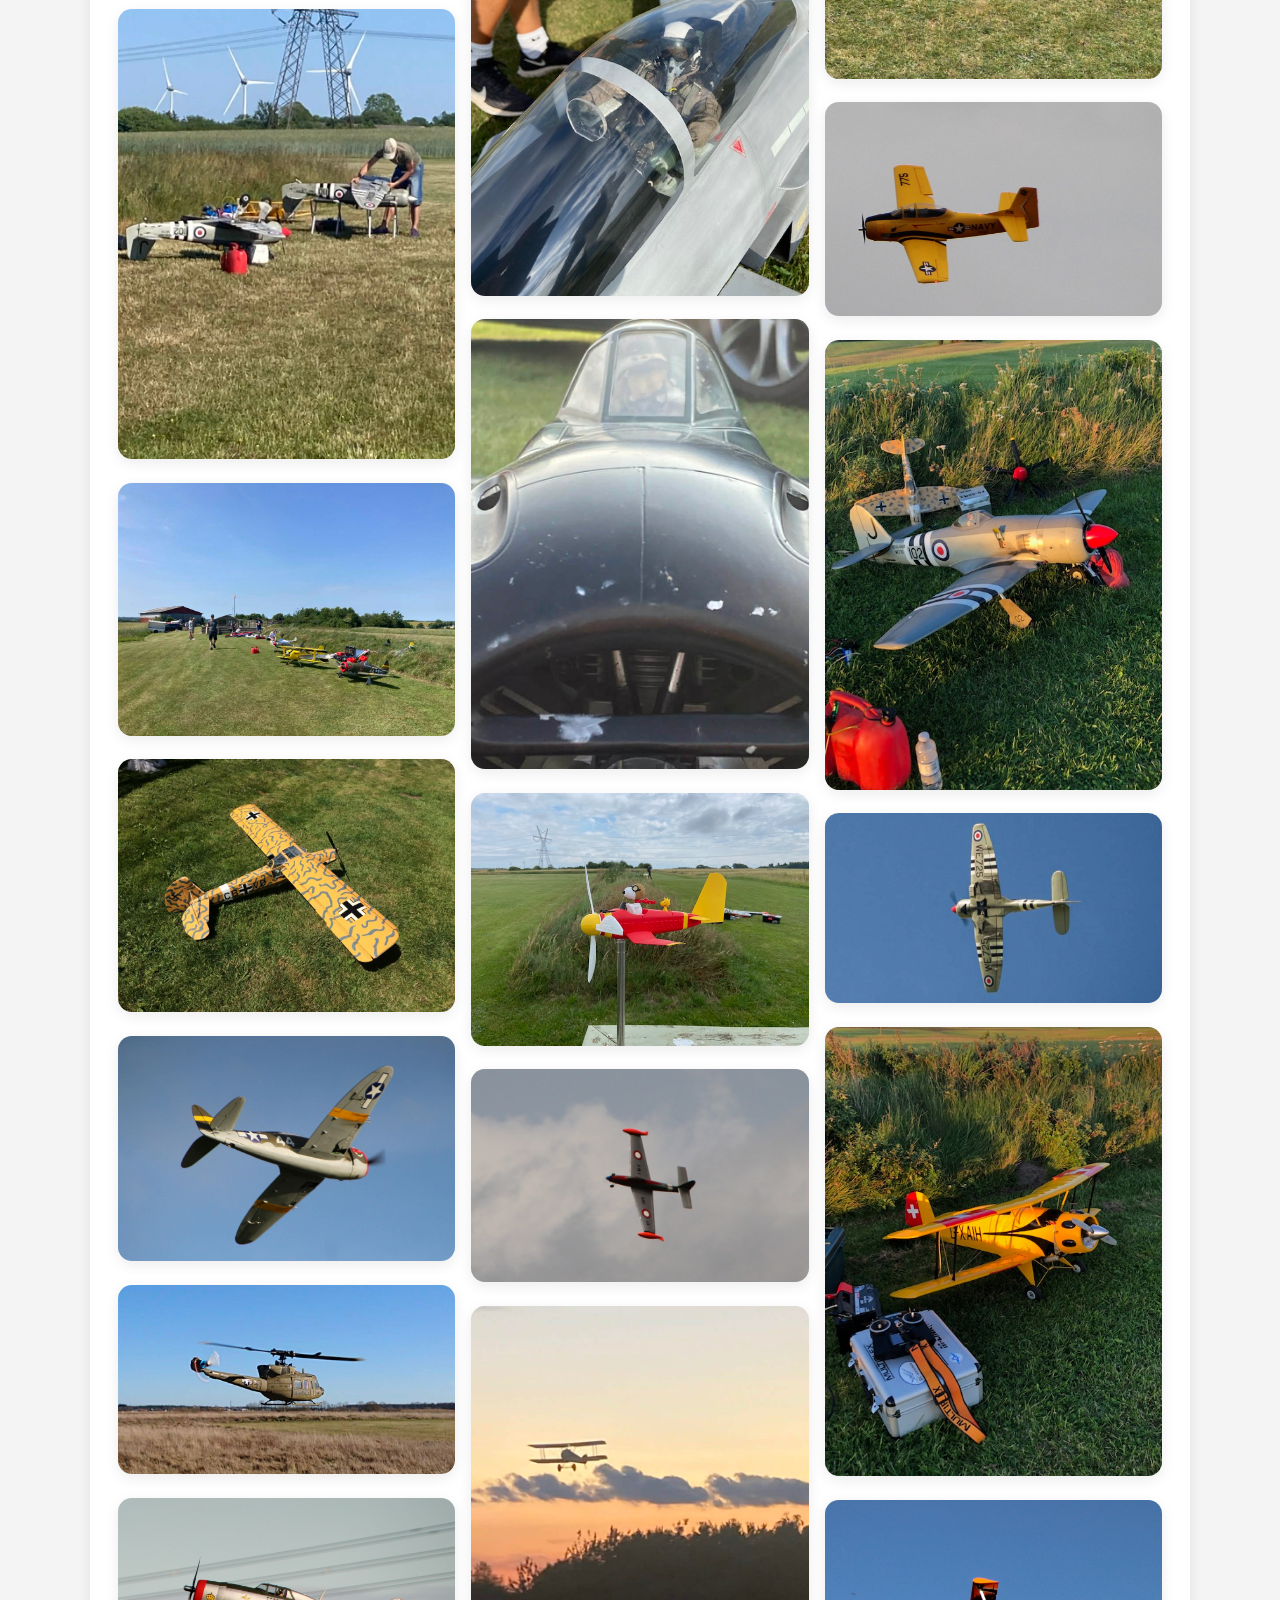
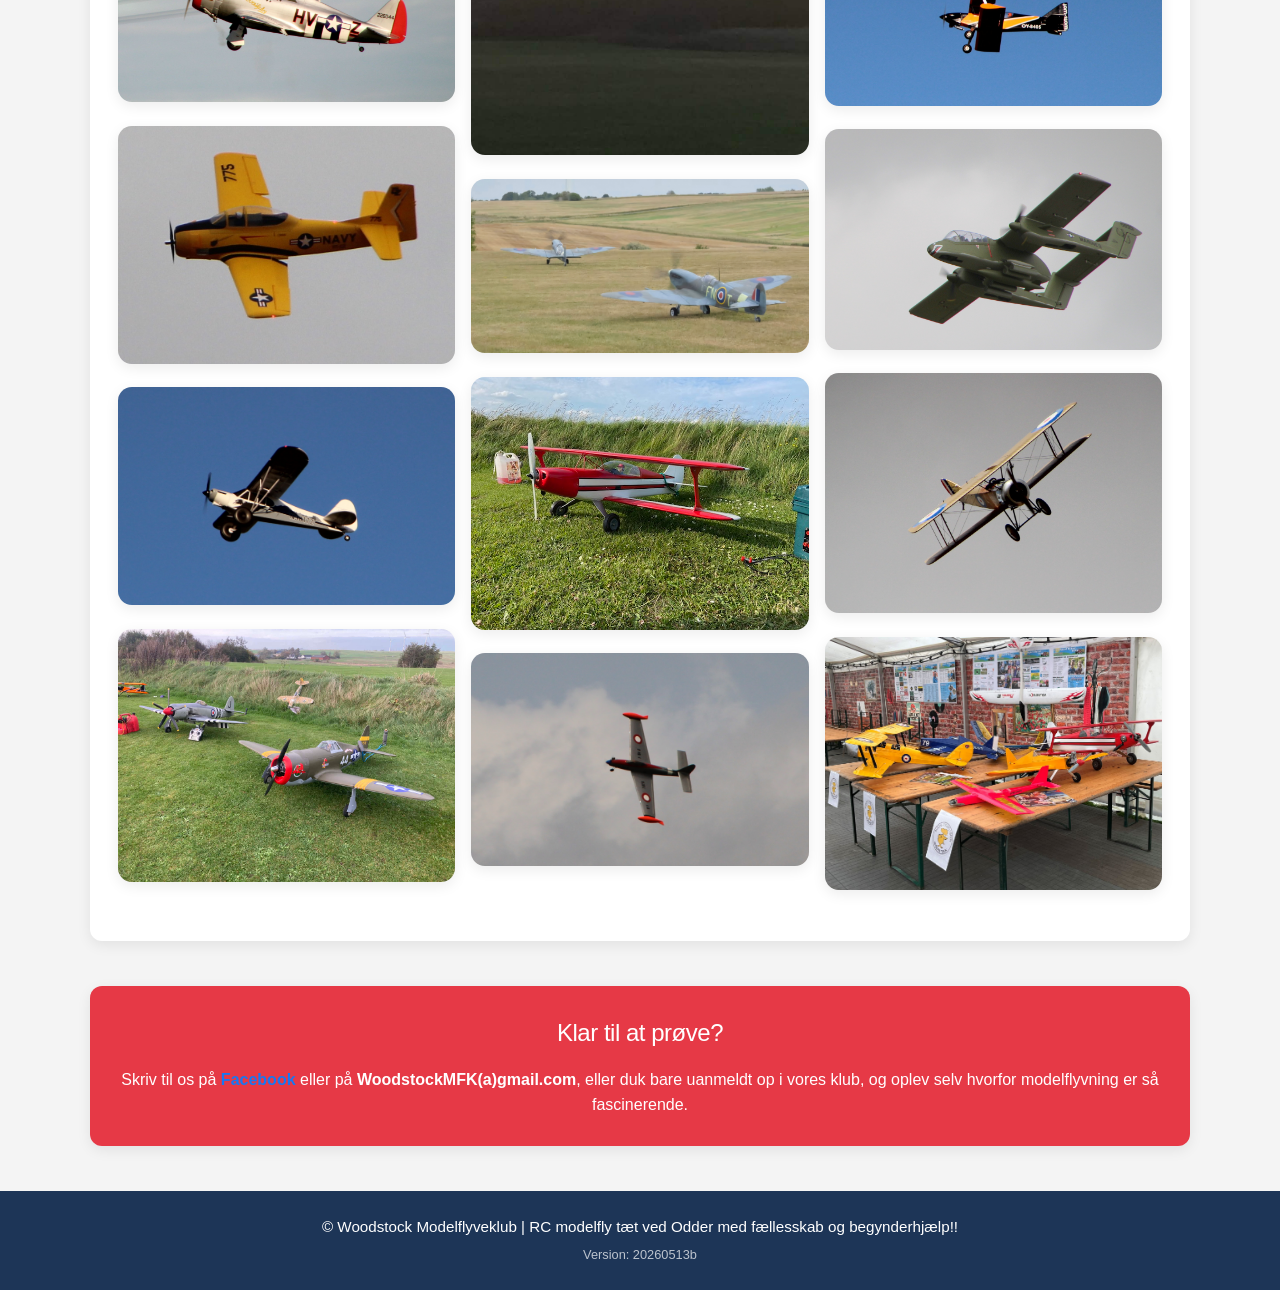
==== commit 9ba8d425: "Søgnings optimering" ====
--- a/index.html
+++ b/index.html
@@ -4,18 +4,52 @@
 <head>
     <meta charset="UTF-8">
     <meta name="viewport" content="width=device-width, initial-scale=1.0">
+    <meta name="description" content="Woodstock Modelflyveklub ved Torrild - lige udenfor Odder i Østjylland. 
+            Prøv fjernstyrede modelfly, få hjælp som begynder, se flyvetider, adresse og billeder fra klubben.">
     <title>Modelfly over alt</title>
     <link rel="preload" as="image" href="images/Camel-lineup.jpg" fetchpriority="high">
-    <link rel="stylesheet" href="style.css?v=16">
+    <link rel="stylesheet" href="style.css?v=17">
+    <link rel="canonical" href="https://www.WoodstockMFK.dk/">
+    <script type="application/ld+json">
+    {
+    "@context": "https://schema.org",
+    "@type": "Organization",
+    "name": "Woodstock Modelflyveklub",
+    "url": "https://www.WoodstockMFK.dk/",
+    "description": "Modelflyveklub ved Odder i Østjylland for fjernstyrede modelfly, svævefly, jetfly og helikoptere.",
+    "address": {
+    "@type": "PostalAddress",
+    "streetAddress": "Krogstrupvej 149, Torrild",
+    "postalCode": "8300",
+    "addressLocality": "Odder",
+    "addressCountry": "DK"
+  },
+  "sameAs": [
+    "https://www.facebook.com/groups/1308459444181619"
+  ]
+}
+</script>
+
 </head>
 
 <body>
     <header>
         <h1>Woodstock Modelflyveklub</h1>
-        <p>En klub for dig, der elsker fjernstyret modelfly, byggeri, fællesskab og glæden ved at få noget til at flyve.</p>
+        <p>En klub for dig, der elsker fjernstyret modelfly, byggeri, fællesskab og glæden ved at få noget til at flyve.
+        </p>
     </header>
 
     <nav>
+        <a href="#hvorfor">Hvorfor modelflyvning?</a>
+        <a href="#hvad">Hvilke modelfly flyver vi med?</a>
+        <a href="#hvordan">Sådan kommer du i gang</a>
+        <a href="#hvor">Adresse og flyveplads</a>
+        <a href="#hvornår">Flyvetider</a>
+        <a href="#galleri">Fotogalleri</a>
+        <a href="om-os.html">Om klubben</a>
+    </nav>
+
+    <!-- <nav>
         <a href="#hvorfor">Hvorfor</a>
         <a href="#hvad">Hvad</a>
         <a href="#hvordan">Hvordan</a>
@@ -23,15 +57,16 @@
         <a href="#hvornår">Hvornår</a>
         <a href="#galleri">Galleri</a>
         <a href="om-os.html">Om os</a>
-    </nav>
+    </nav> -->
 
     <main class="container">
         <section id="hvorfor" class="icon-section">
             <img src="images/Bird/pngegg1.png" alt="" class="section-icon">
-            <h2>Hvorfor vælge modelflyvning?</h2>
+            <h2>Hvorfor modelflyvning?</h2>
             <p>
                 Uanset om man er ung eller gammel, er der noget særligt fascinerende ved flyvning.
-                Det er denne fascination, der er kernen i fjernstyret modelflyvning, hvor flyvning, teknik, kreativitet og
+                Det er denne fascination, der er kernen i fjernstyret modelflyvning, hvor flyvning, teknik, kreativitet
+                og
                 fællesskab går hånd i hånd.
             </p>
             <p>
@@ -40,13 +75,13 @@
             </p>
             <p>
                 Der findes modeller i mange størrelser, typer og prisklasser, så du kan være med, uanset om du
-                er helt ny eller allerede har erfaring. Du kan se nogle af vores i <a href="#galleri">galleriet</a>.
+                er helt ny eller allerede har erfaring. Du kan se nogle af vores i <a href="#galleri">fotogalleri</a>.
             </p>
         </section>
 
         <section id="hvad" class="icon-section">
             <img src="images/Bird/pngegg2.png" alt="" class="section-icon">
-            <h2>Hvad flyver vi med?</h2>
+            <h2>Hvilke modelfly flyver vi med?</h2>
             <p>
                 Hos Woodstock møder du en god blanding af <strong>motorfly, svævefly, jetfly og helikoptere</strong>.
                 Derudover har vi også lidt linestyret flyvning og enkelte kameradroner.
@@ -60,16 +95,19 @@
 
         <section id="hvordan" class="icon-section">
             <img src="images/Bird/pngegg3.png" alt="" class="section-icon">
-            <h2>Hvordan kommer du i gang?</h2>
+            <h2>Sådan kommer du i gang!</h2>
             <p>
                 Det er nemmere at komme i gang, end du måske tror. Som ny pilot behøver du ikke straks købe en masse
                 udstyr. Du kan begynde med at flyve med vores klubfly under vejledning af en af klubbens instruktører –
                 allerede første gang du besøger os.
             </p>
             <p>
-                På den måde kan du mærke efter, om modelflyvning er noget for dig, og samtidig få hjælp til at finde ud af,
-                hvilken model og fjernstyringsanlæg der er passende at starte med. Du må gerne låne klubfly og fjernstyringsanlæg i begyndelsen, 
-                så du kan komme trygt og godt i gang, før du beslutter dig for at købe dit eget. Du kan også øve dig på en RC-flysimulator,
+                På den måde kan du mærke efter, om modelflyvning er noget for dig, og samtidig få hjælp til at finde ud
+                af,
+                hvilken model og fjernstyringsanlæg der er passende at starte med. Du må gerne låne klubfly og
+                fjernstyringsanlæg i begyndelsen,
+                så du kan komme trygt og godt i gang, før du beslutter dig for at købe dit eget. Du kan også øve dig på
+                en RC-flysimulator,
                 men det er bestemt ikke nødvendigt.
             </p>
             <p>
@@ -94,7 +132,7 @@
 
         <section id="hvor" class="icon-section">
             <img src="images/Bird/pngegg1.png" alt="" class="section-icon">
-            <h2>Hvor finder du os?</h2>
+            <h2>Adresse og flyveplads</h2>
             <p><strong>Adresse: Krogstrupvej 149, Torrild, 8300 Odder</strong></p>
             <p>
                 Flyvepladsen ligger i rolige omgivelser med god plads omkring os. Kør op ad grusvejen ved
@@ -109,7 +147,7 @@
 
         <section id="hvornår" class="icon-section">
             <img src="images/Bird/pngegg2.png" alt="" class="section-icon">
-            <h2>Hvornår kan du flyve?</h2>
+            <h2>Flyvetider</h2>
             <p>
                 Flyvning med brændstofmotor (eller støjende elmotor) er begrænset til tirsdage og lørdage fra kl. 12:00
                 til solnedgang. Øvrige støjsvage elmodeller og svævefly må flyve alle dage.
@@ -169,7 +207,8 @@
     </main>
 
     <footer>
-        <p>&copy; 2026 Modelfly over alt</p>
+        <!-- <p>&copy; 2026 Modelfly over alt</p> -->
+        <p>&copy; Woodstock Modelflyveklub | RC modelfly tæt ved Odder med fællesskab og begynderhjælp!!</p>
         <p id="site-version" class="site-version"></p>
     </footer>
 
@@ -247,6 +286,10 @@
             document.body.classList.add('loaded');
         });
     </script>
+
+
+
+
 </body>
 
 </html>
--- a/style.css
+++ b/style.css
@@ -14,8 +14,6 @@
     background-color: #f4f4f4;
     position: relative;
 }
-
-
 
 body::before {
     content: "";
@@ -32,7 +30,7 @@
 }
 
 body.loaded::before {
-    opacity: 0.6;
+    opacity: 0.25;
 }
 
 section[id] {
@@ -94,13 +92,11 @@
     text-decoration: none;
 }
 
-
 .mdk-link:hover,
 .fb-link:hover,
 .tobias-link:hover {
     text-decoration: underline;
 }
-
 
 .site-version {
     font-size: 0.8rem;
@@ -155,7 +151,6 @@
     margin-bottom: 0;
 }
 
-
 .cards {
     display: grid;
     grid-template-columns: repeat(auto-fit, minmax(250px, 1fr));
@@ -199,8 +194,6 @@
 .season-block+.season-block {
     margin-top: 22px;
 }
-
-
 
 /* ========== Galleri ========== */
 #galleri {
@@ -311,6 +304,9 @@
 @media (max-width: 600px) {
     body::before {
         background-size: cover;
+    }
+
+    body.loaded::before {
         opacity: 0.6;
     }
 
@@ -397,12 +393,13 @@
 
 /* ========== Små telefoner ========== */
 @media (max-width: 400px) {
-
     body::before {
         background-size: cover;
+    }
+
+    body.loaded::before {
         opacity: 0.6;
     }
-
 
     header {
         padding: 45px 12px;
@@ -473,8 +470,6 @@
         padding: 16px;
         font-size: 0.9rem;
     }
-
-
 }
 
 /* ========== Om os side ========== */
@@ -518,113 +513,4 @@
 nav a[aria-current="page"] {
     text-decoration: underline;
     font-weight: 700;
-}
-
-
-/* ========== Om os side ========== */
-/* body.om-os header {
-    position: relative;
-    overflow: hidden;
-    background: none !important;
-    color: #1d3557;
-    padding: 38px 20px 30px;
-    text-align: center;
-}
-
-body.om-os header::before {
-    content: "";
-    position: absolute;
-    inset: 0;
-    background: url("images/Camel-lineup.jpg") center center / cover no-repeat;
-    opacity: 0.28;
-    z-index: 0;
-    pointer-events: none;
-}
-
-body.om-os header h1,
-body.om-os header p {
-    position: relative;
-    z-index: 1;
-    color: #1d3557;
-    text-shadow: 0 1px 3px rgba(255, 255, 255, 0.75);
-}
-
-body.om-os header h1 {
-    font-size: 2.4rem;
-    margin-bottom: 10px;
-}
-
-body.om-os header p {
-    max-width: 760px;
-    margin: 0 auto;
-}
-
-nav a[aria-current="page"] {
-    text-decoration: underline;
-    font-weight: 700;
-} */
-
-/* ========== Om os side ========== */
-/* body.om-os header {
-    background: none !important;
-    background-image: none !important;
-    color: #1d3557;
-    padding: 48px 20px 40px;
-}
-
-body.om-os header h1,
-body.om-os header p {
-    color: #1d3557;
-    text-shadow: 0 1px 3px rgba(255, 255, 255, 0.75);
-}
-
-body.om-os header h1 {
-    font-size: 2.4rem;
-    margin-bottom: 10px;
-}
-
-body.om-os header p {
-    max-width: 760px;
-    margin: 0 auto;
-}
-
-nav a[aria-current="page"] {
-    text-decoration: underline;
-    font-weight: 700;
-} */
-
-/* ========== Om os side ========== */
-/* body.om-os header {
-    background: none !important;
-    background-image: none !important;
-    color: #1d3557;
-    padding: 42px 20px 36px;
-}
-
-body.om-os header h1,
-body.om-os header p {
-    color: #1d3557;
-    display: table;
-    margin-left: auto;
-    margin-right: auto;
-    background: rgba(255, 255, 255, 0.35);
-    padding: 6px 14px;
-    border-radius: 12px;
-    backdrop-filter: blur(2px);
-    -webkit-backdrop-filter: blur(2px);
-}
-
-body.om-os header h1 {
-    font-size: 2.35rem;
-    margin-bottom: 10px;
-}
-
-body.om-os header p {
-    max-width: 760px;
-    line-height: 1.45;
-}
-
-nav a[aria-current="page"] {
-    text-decoration: underline;
-    font-weight: 700;
-} */+}
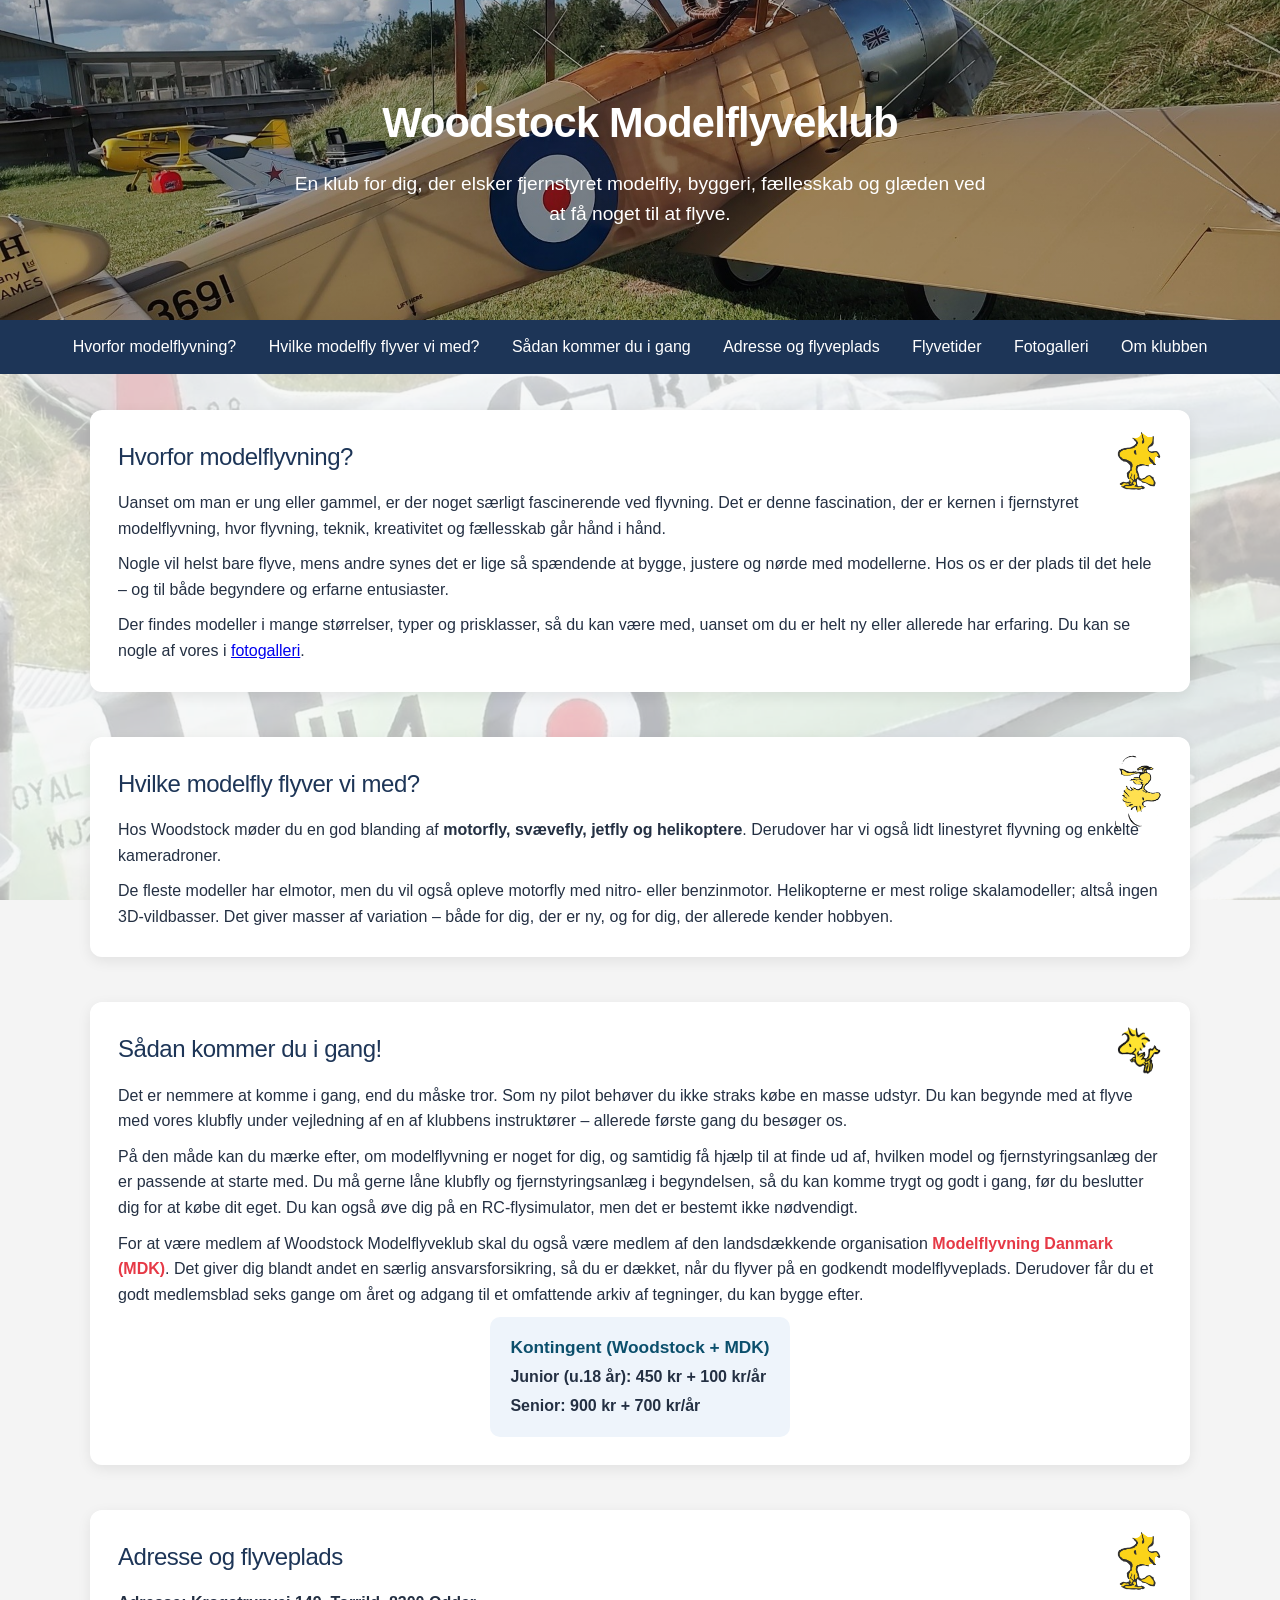
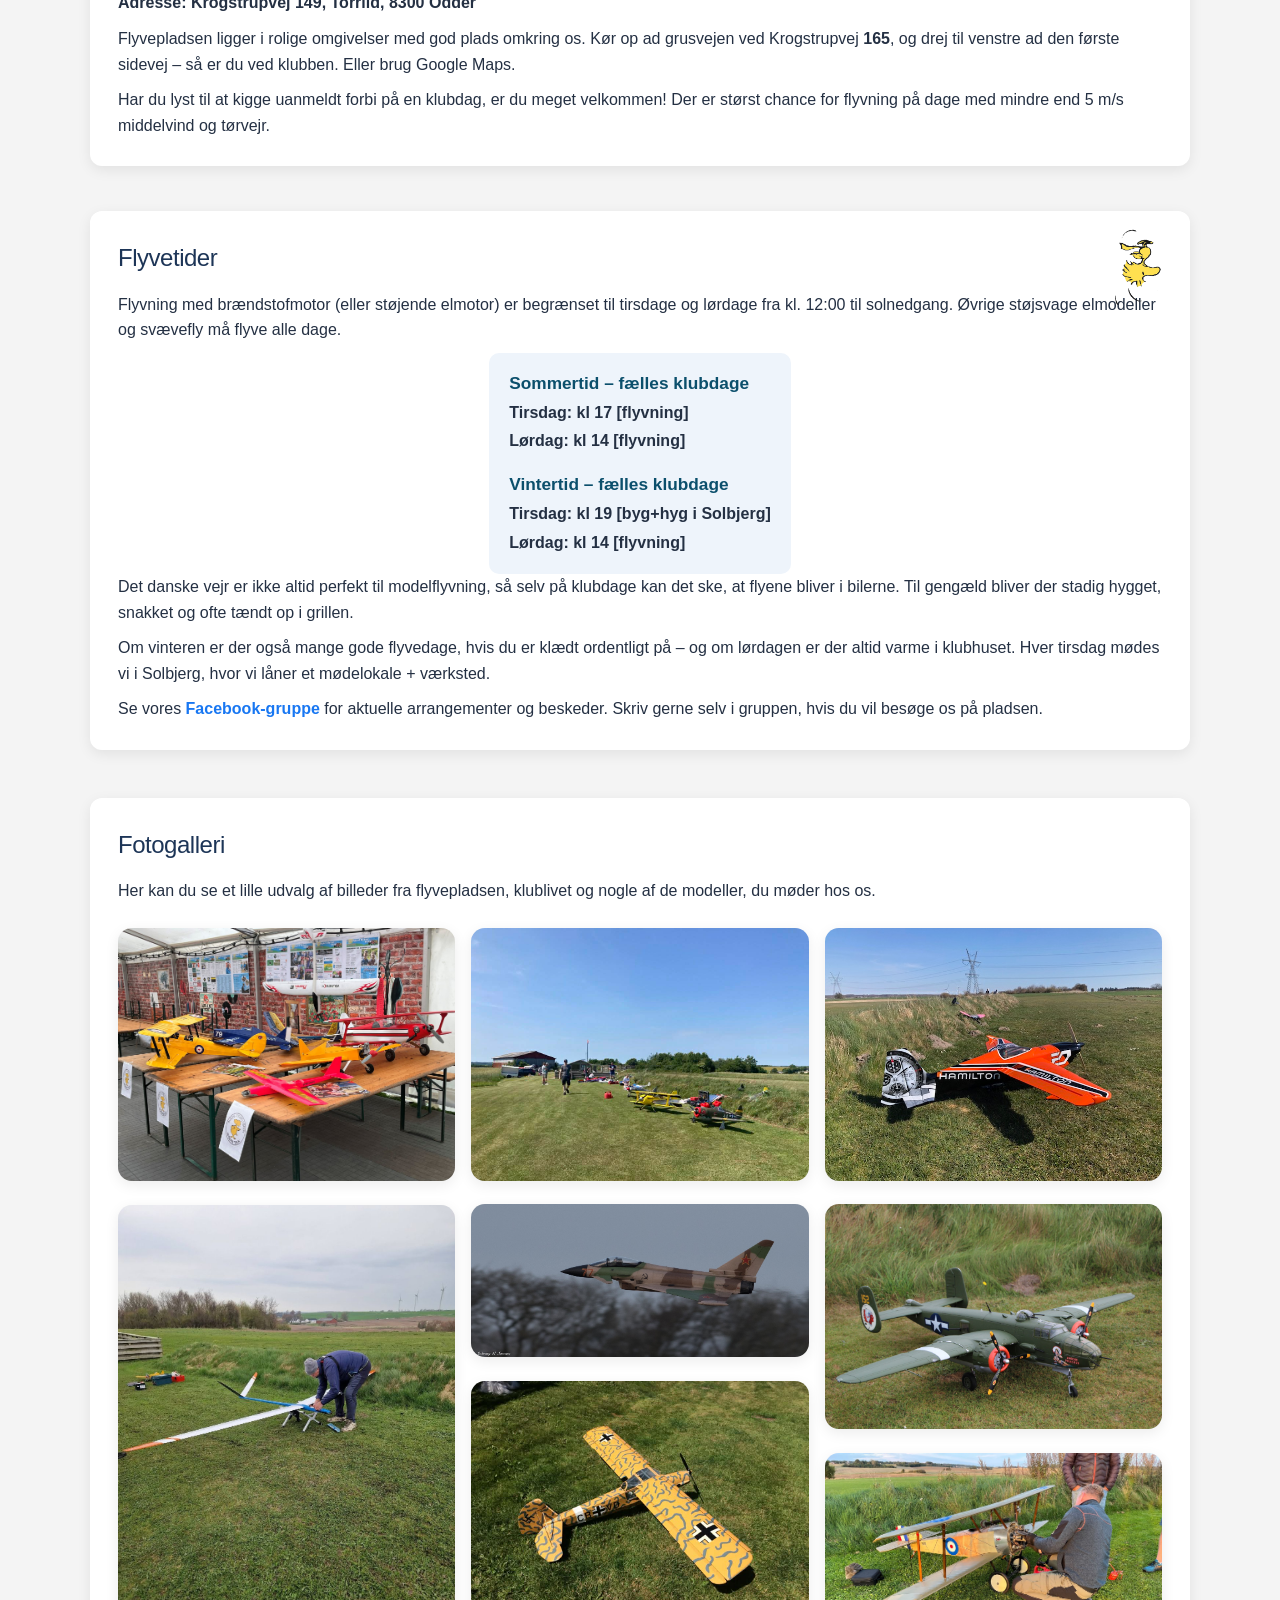
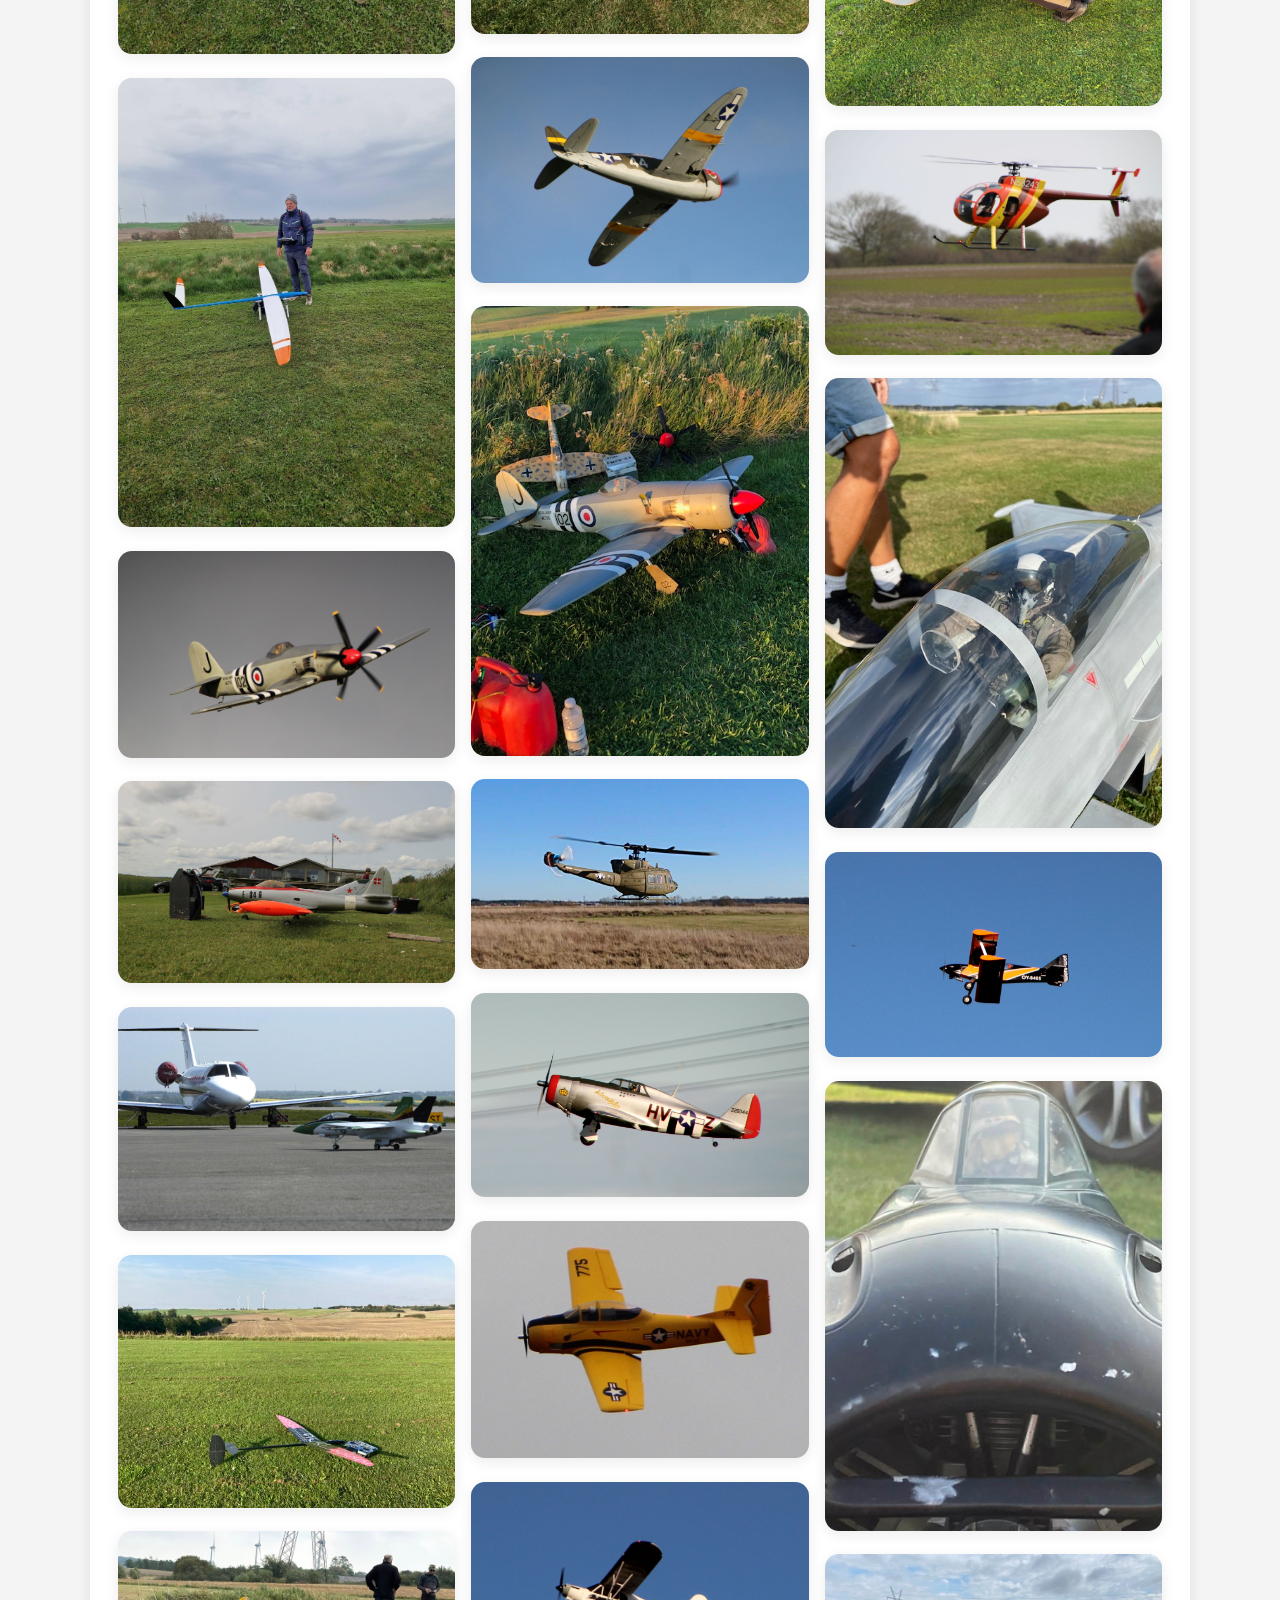
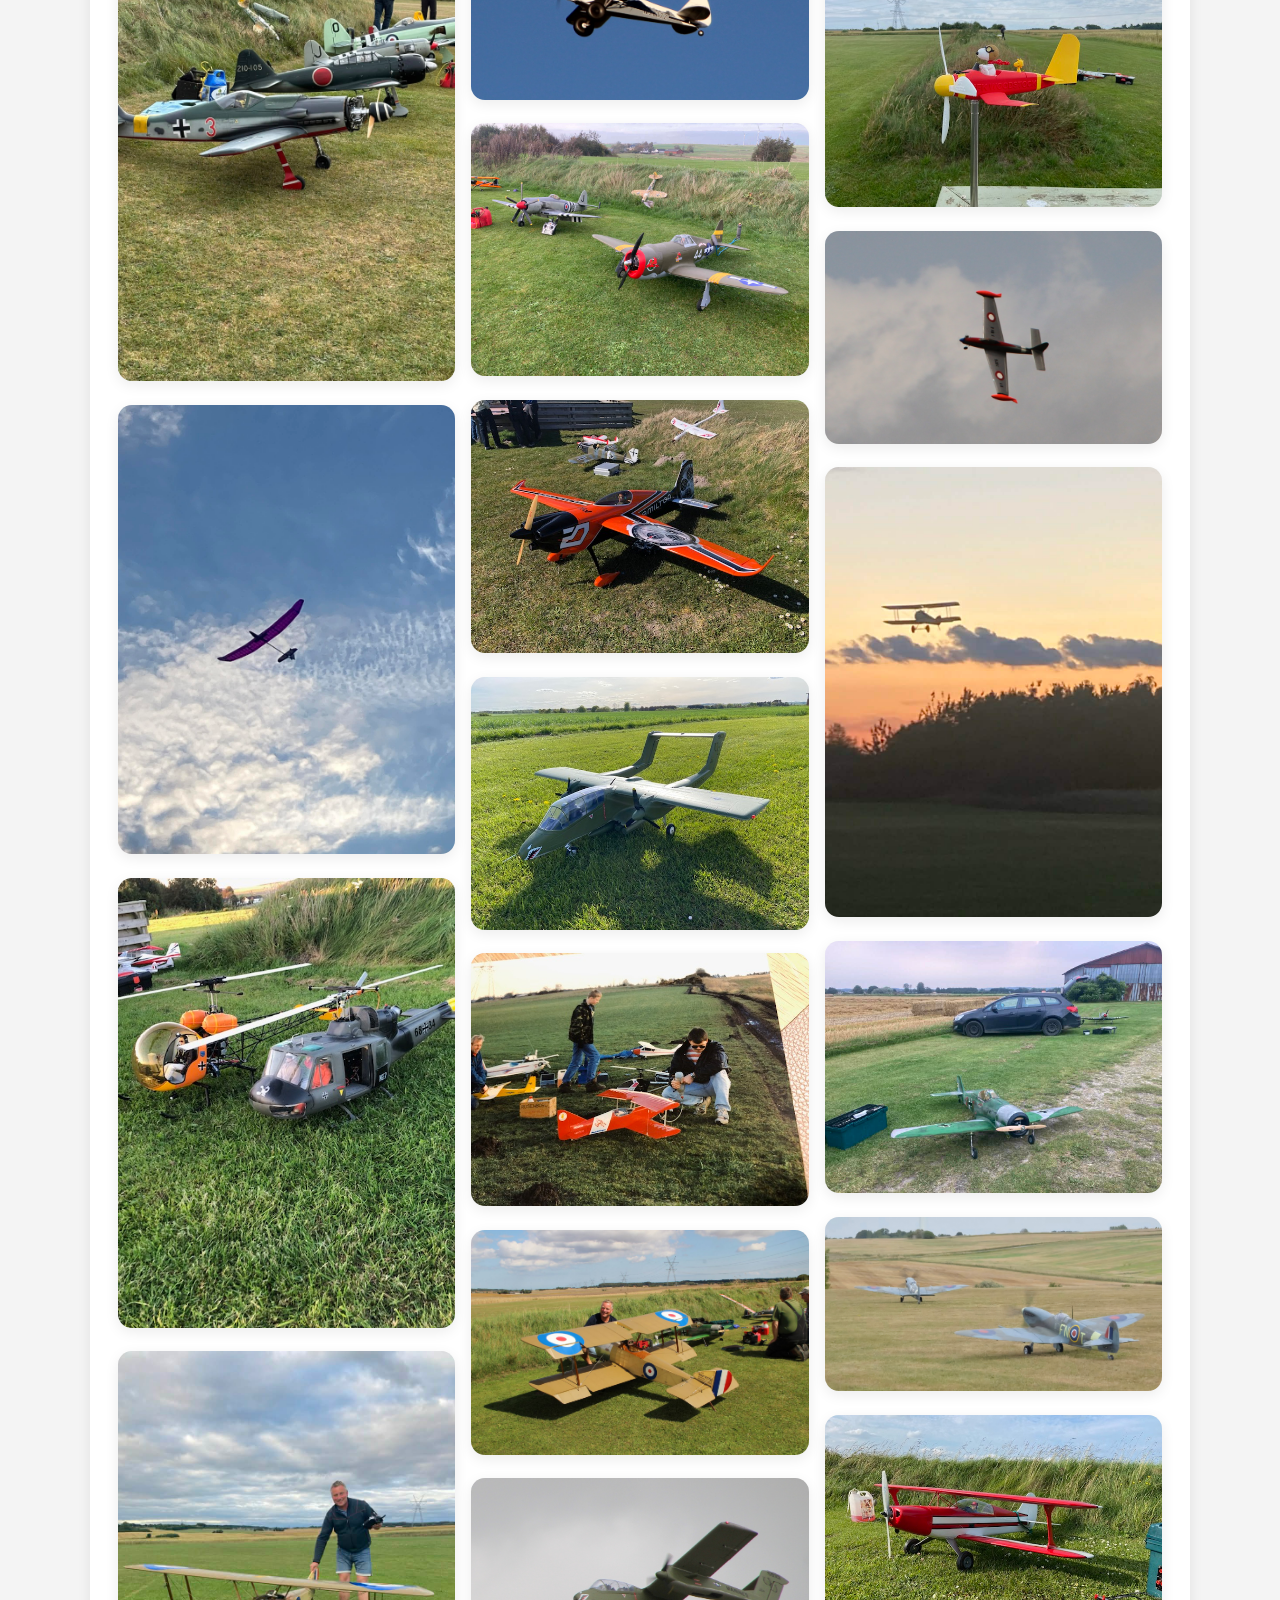
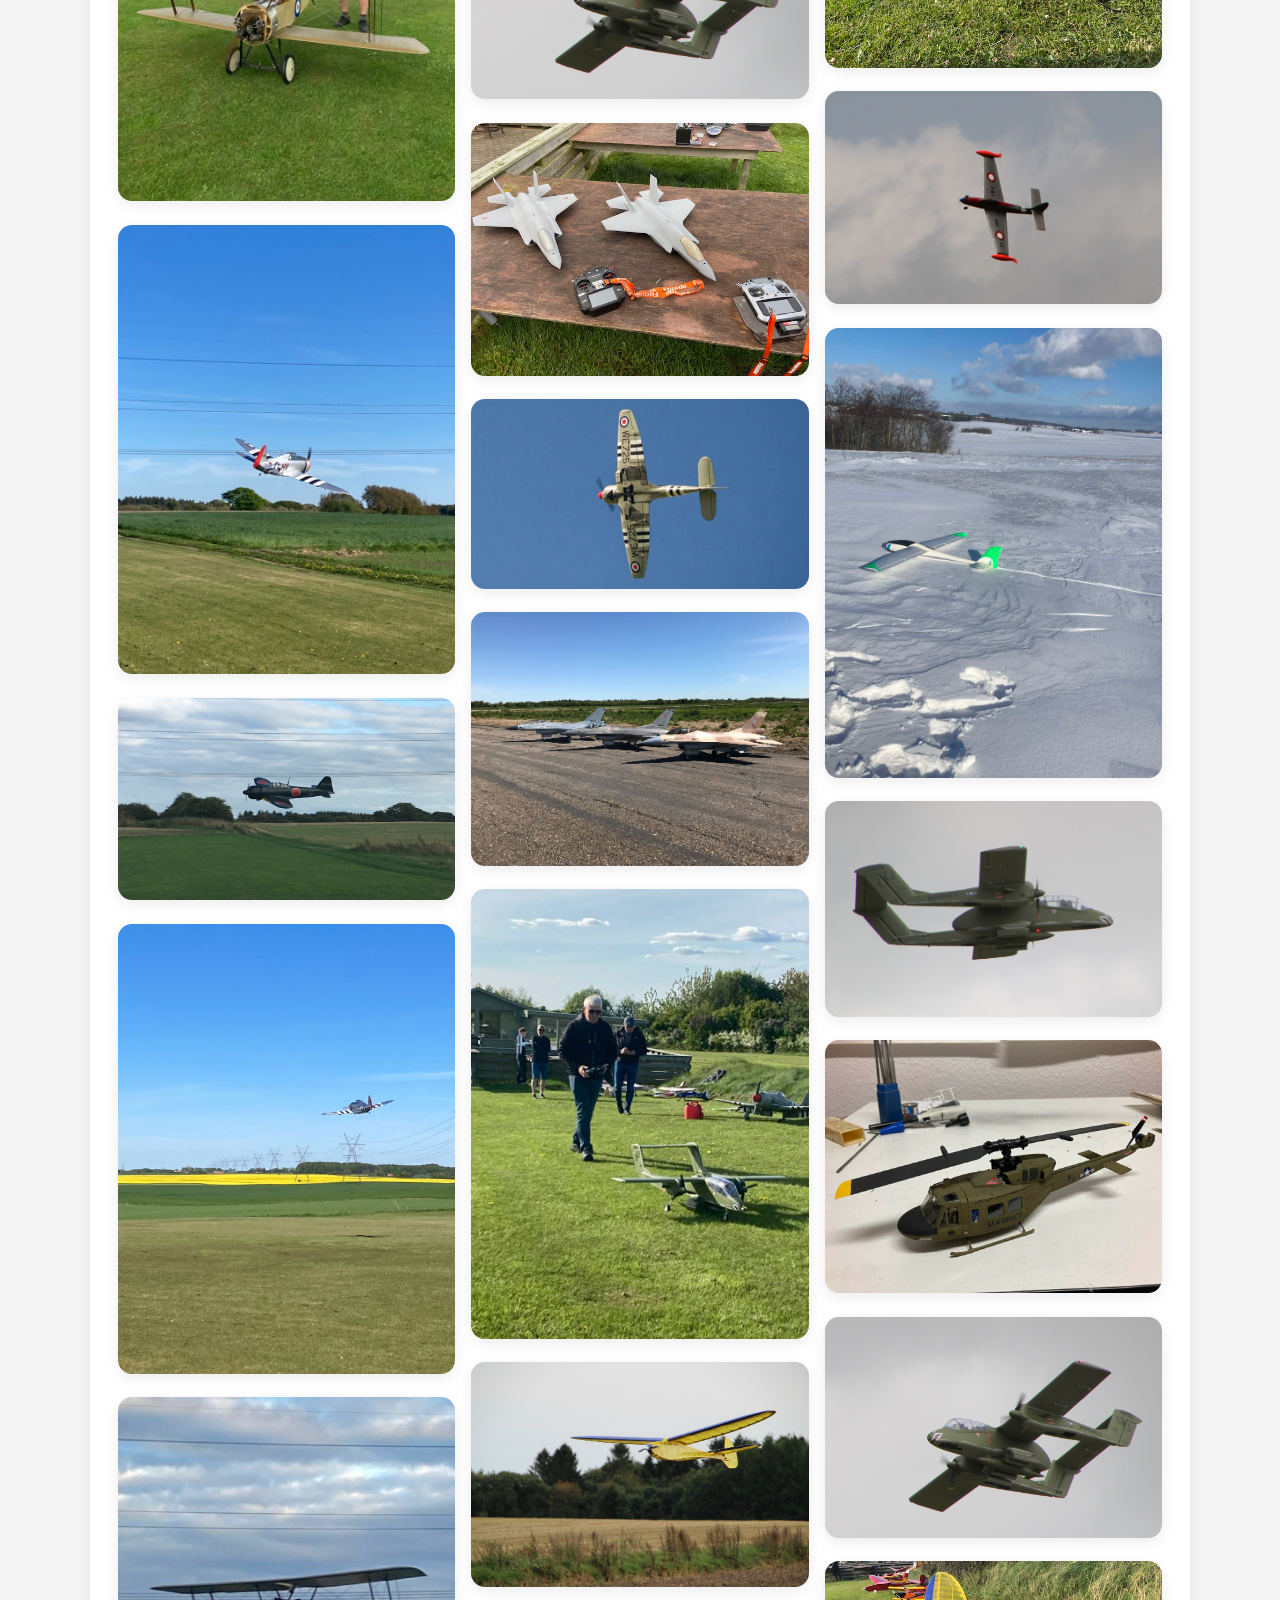
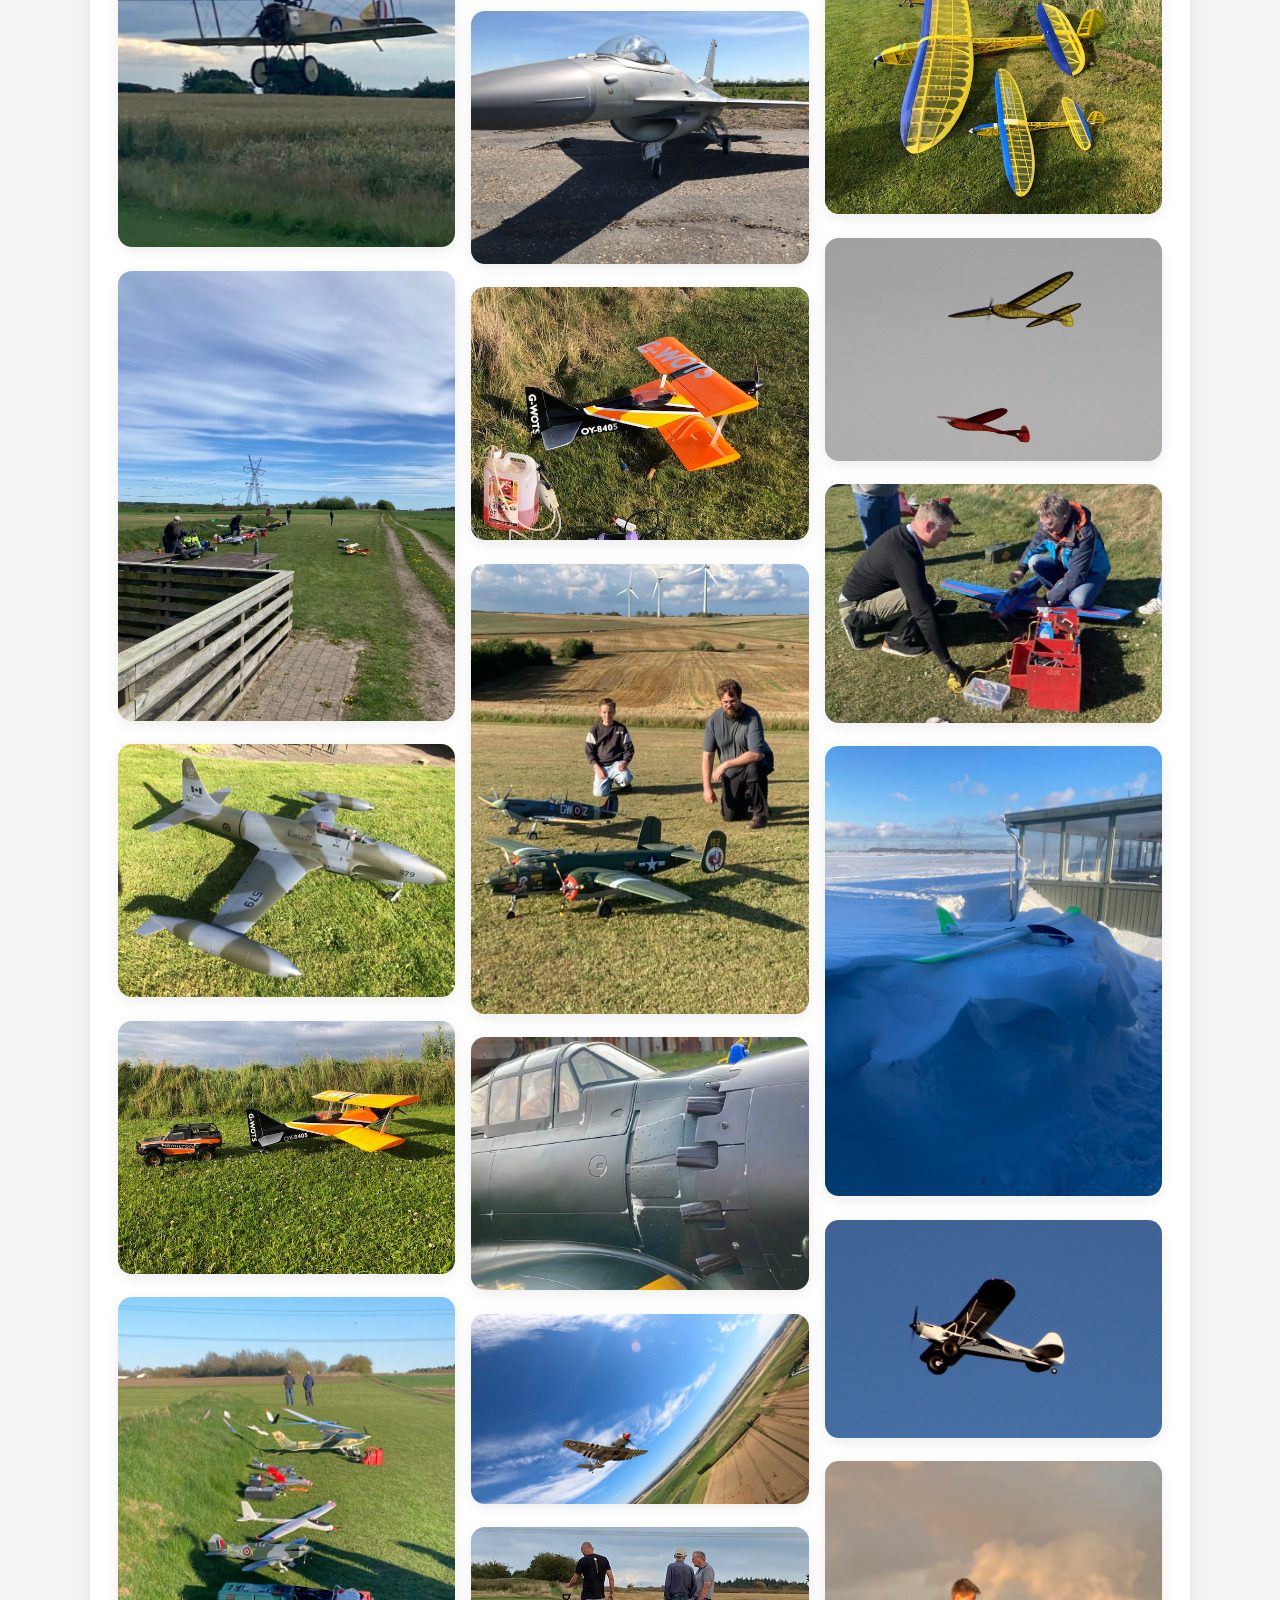
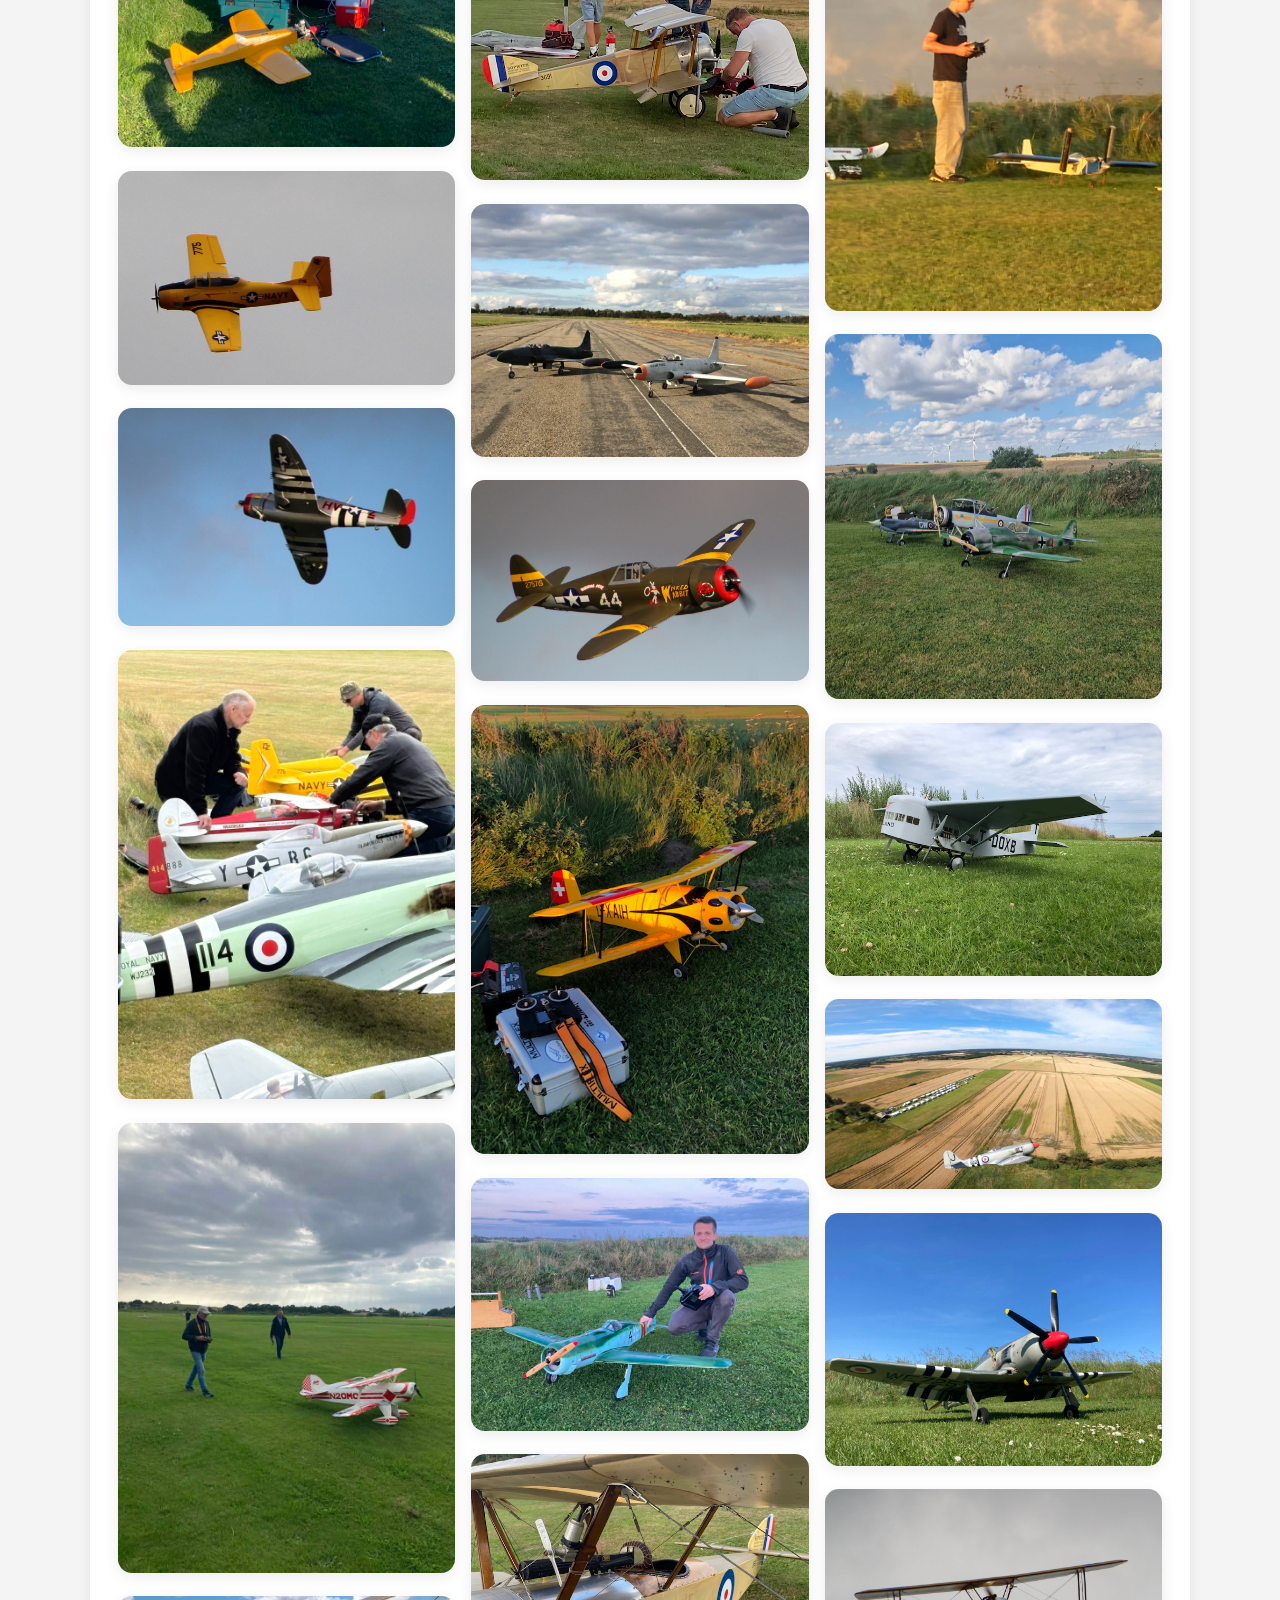
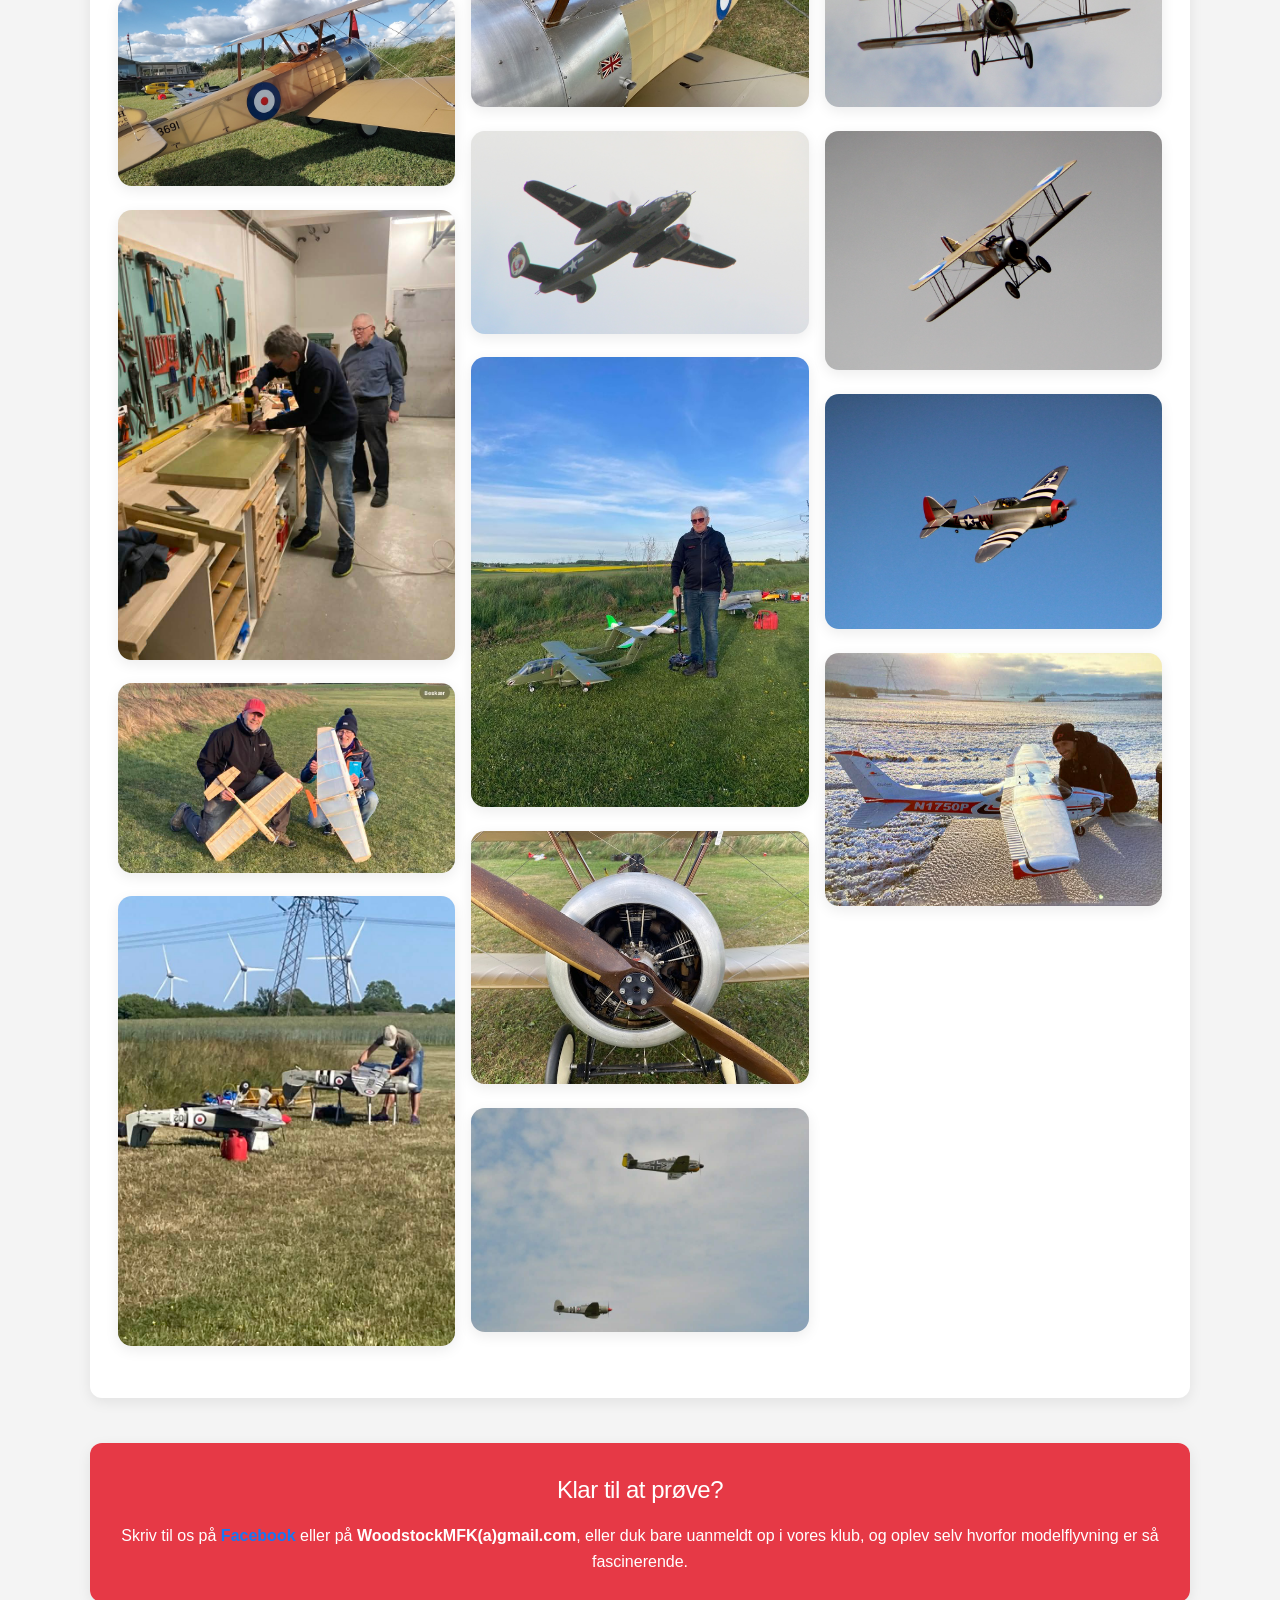
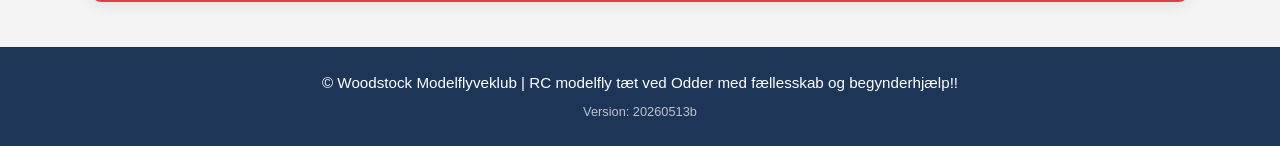
==== commit e18f6a7d: "Storsvæver" ====
--- a/index.html
+++ b/index.html
@@ -8,7 +8,7 @@
             Prøv fjernstyrede modelfly, få hjælp som begynder, se flyvetider, adresse og billeder fra klubben.">
     <title>Modelfly over alt</title>
     <link rel="preload" as="image" href="images/Camel-lineup.jpg" fetchpriority="high">
-    <link rel="stylesheet" href="style.css?v=17">
+    <link rel="stylesheet" href="style.css?v=18">
     <link rel="canonical" href="https://www.WoodstockMFK.dk/">
     <script type="application/ld+json">
     {
@@ -221,7 +221,7 @@
     </div>
 
     <script>
-        const imageCount = 92;
+        const imageCount = 94;
         const gallery = document.getElementById('gallery');
         const siteVersion = "20260513b";
         const fragment = document.createDocumentFragment();
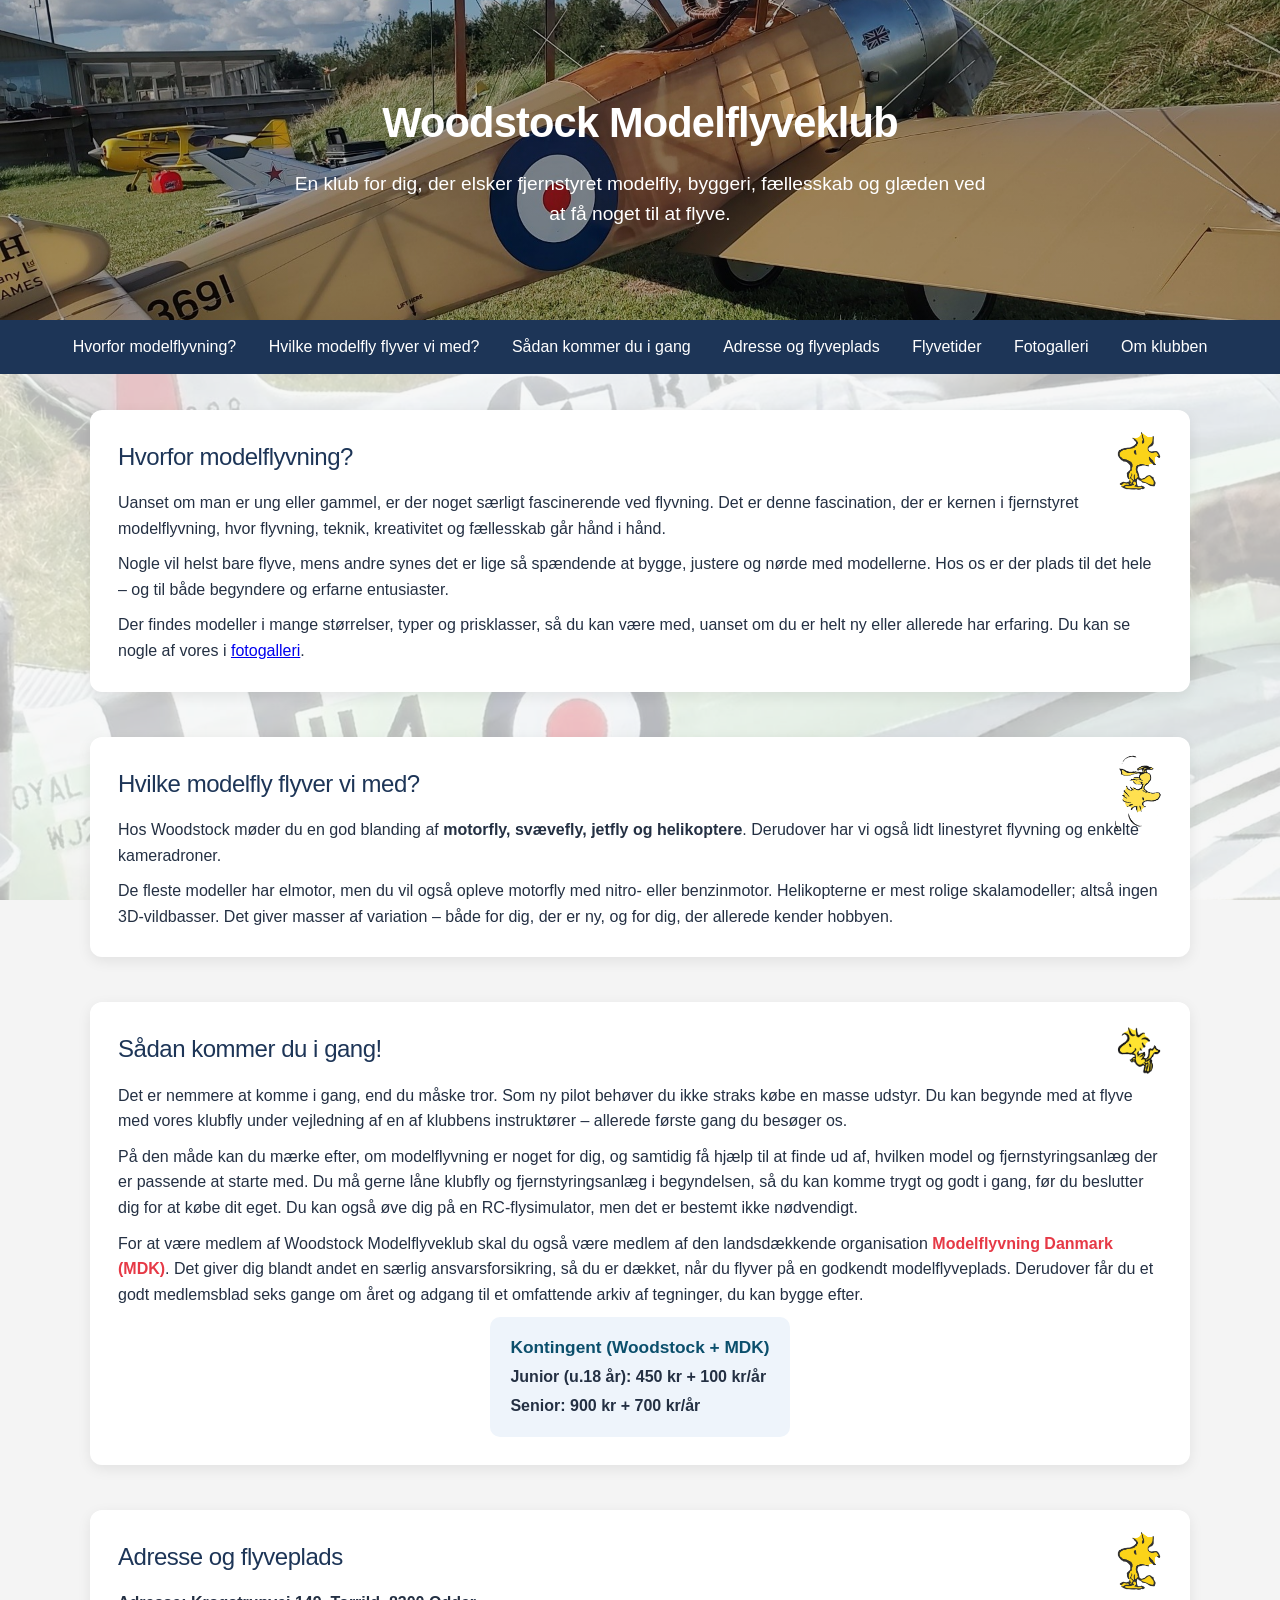
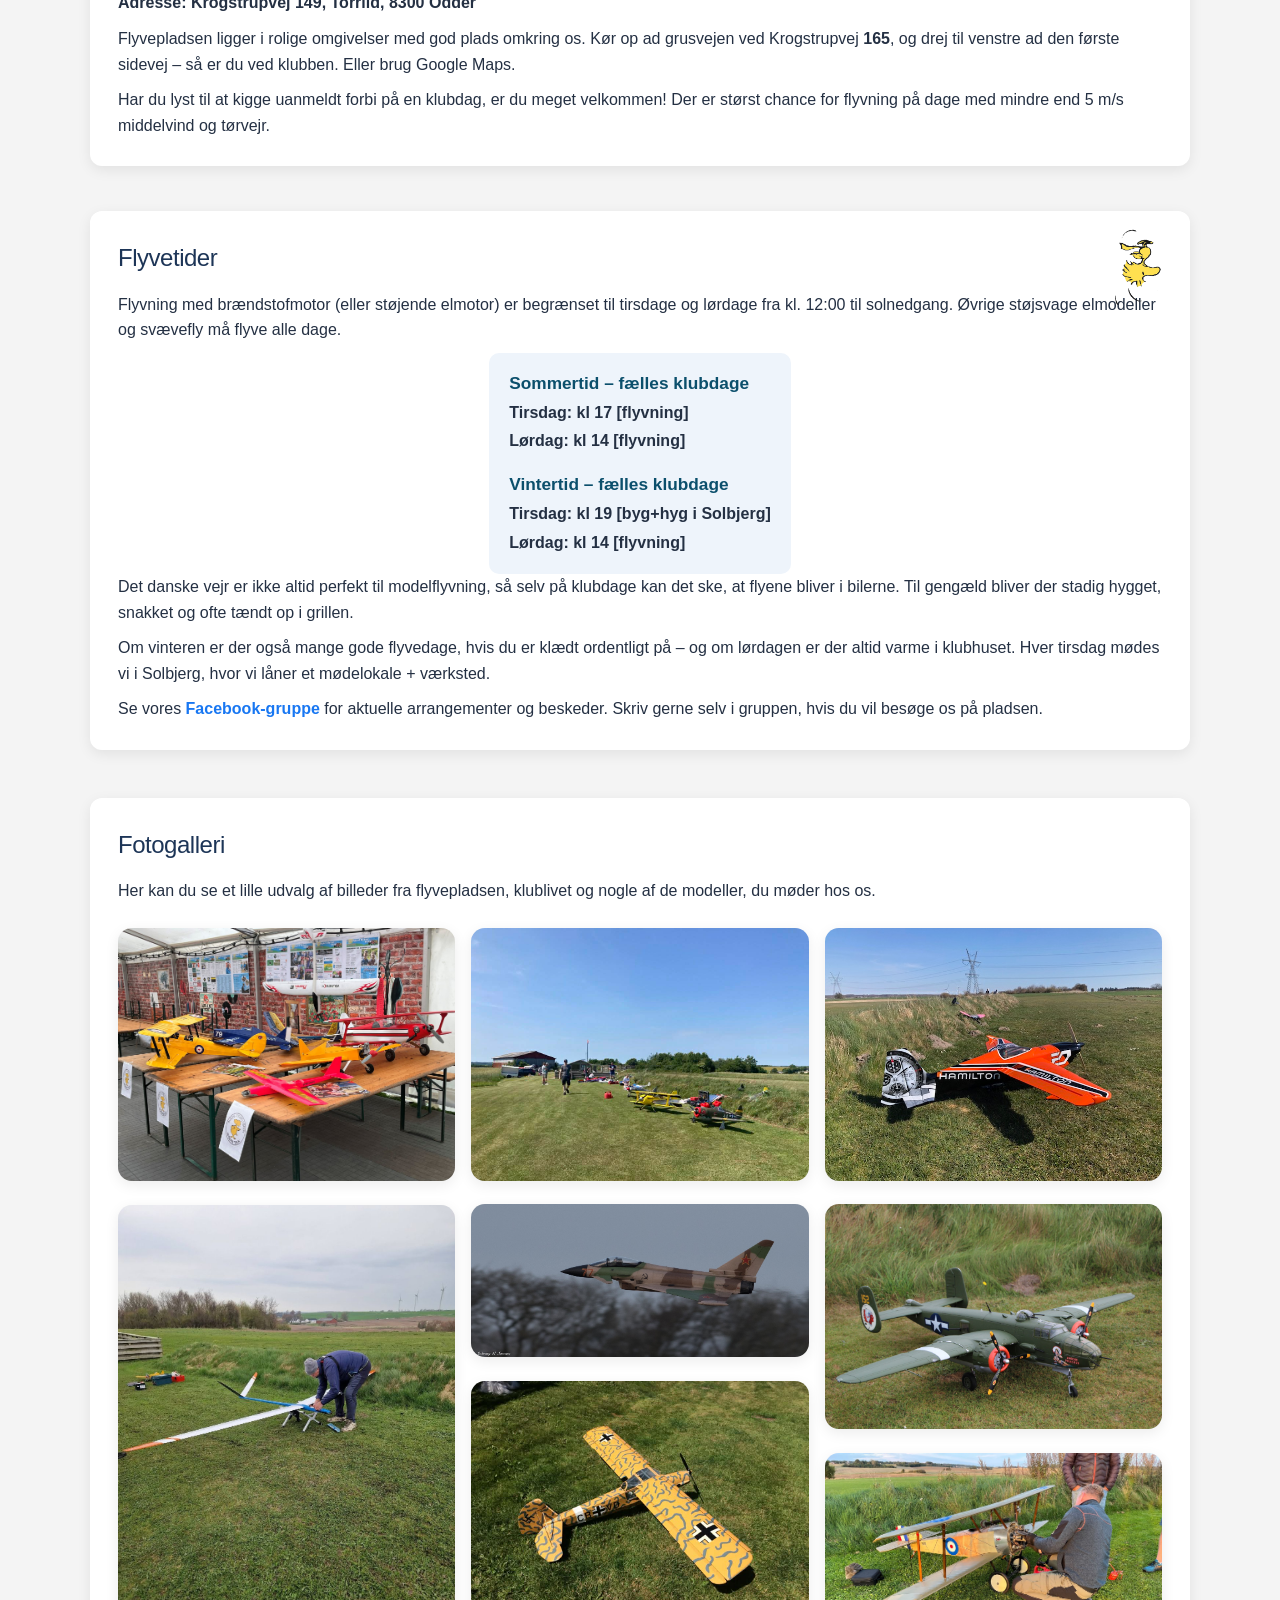
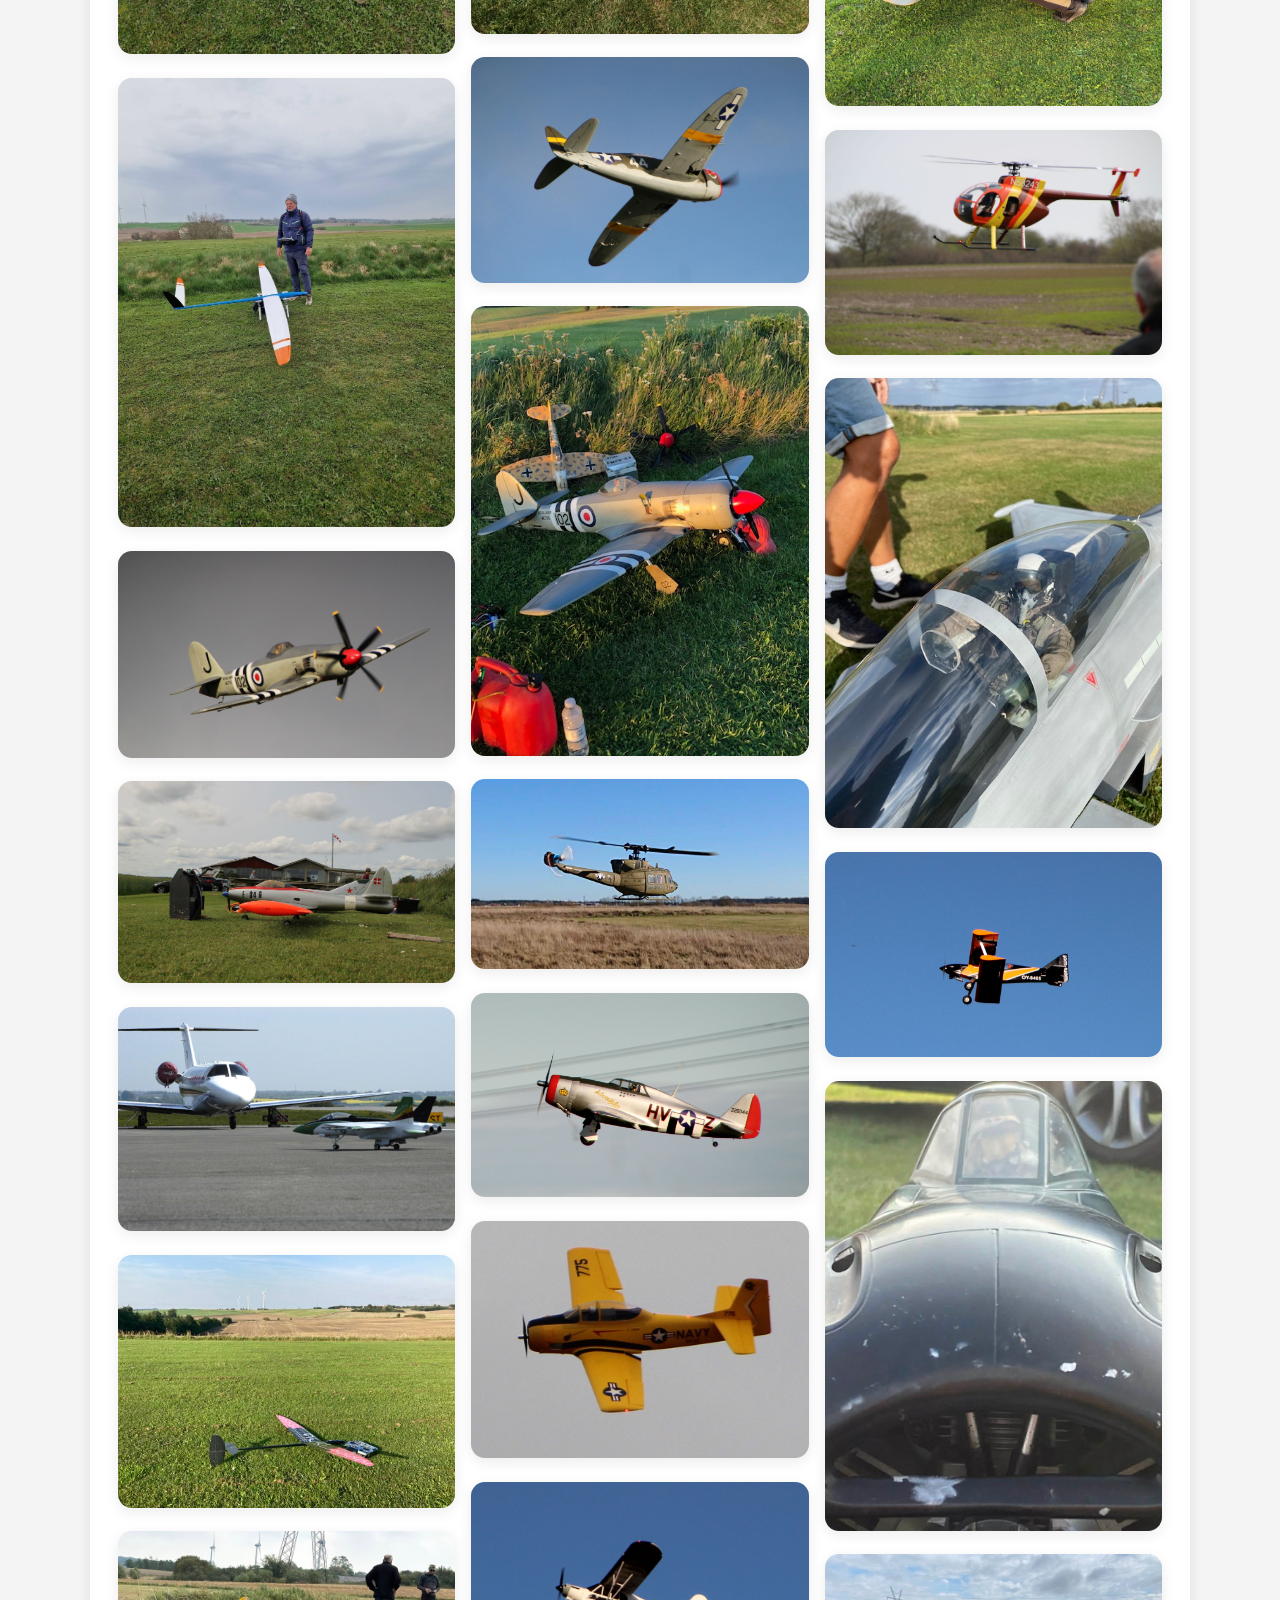
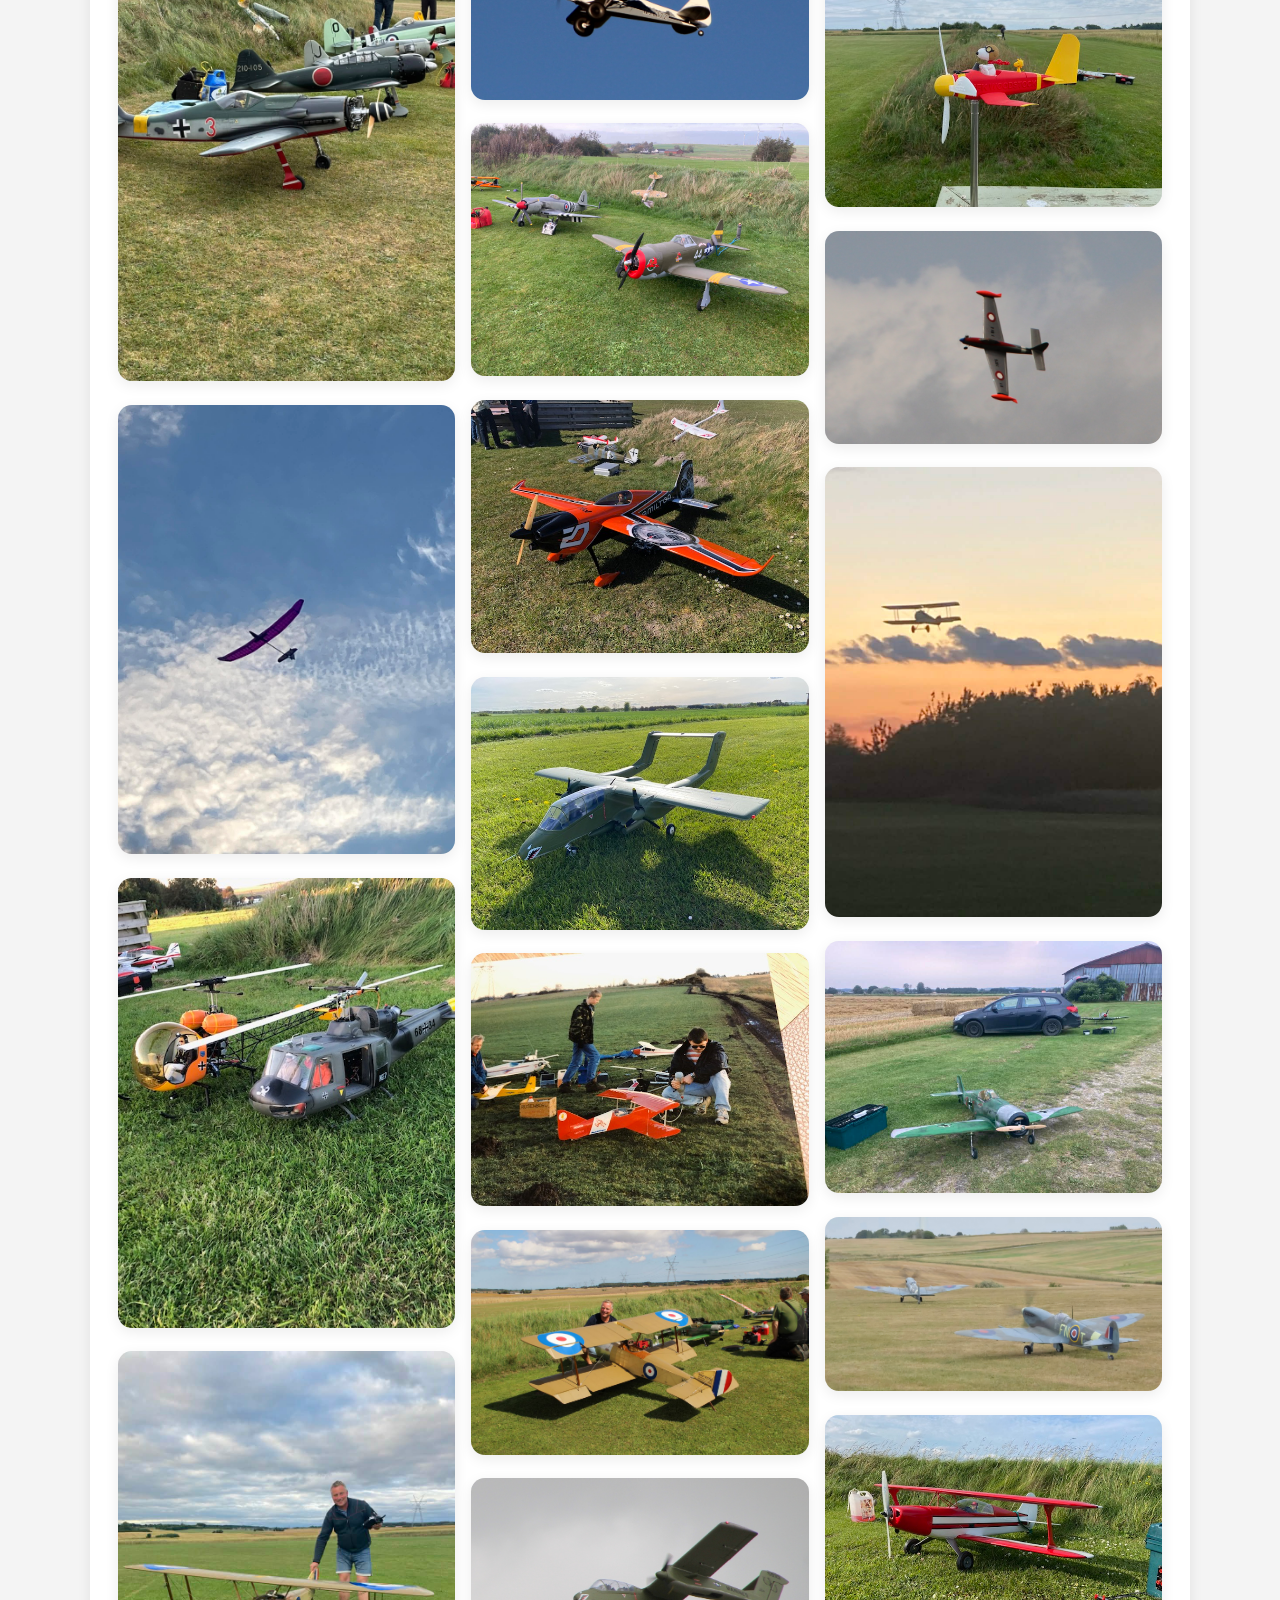
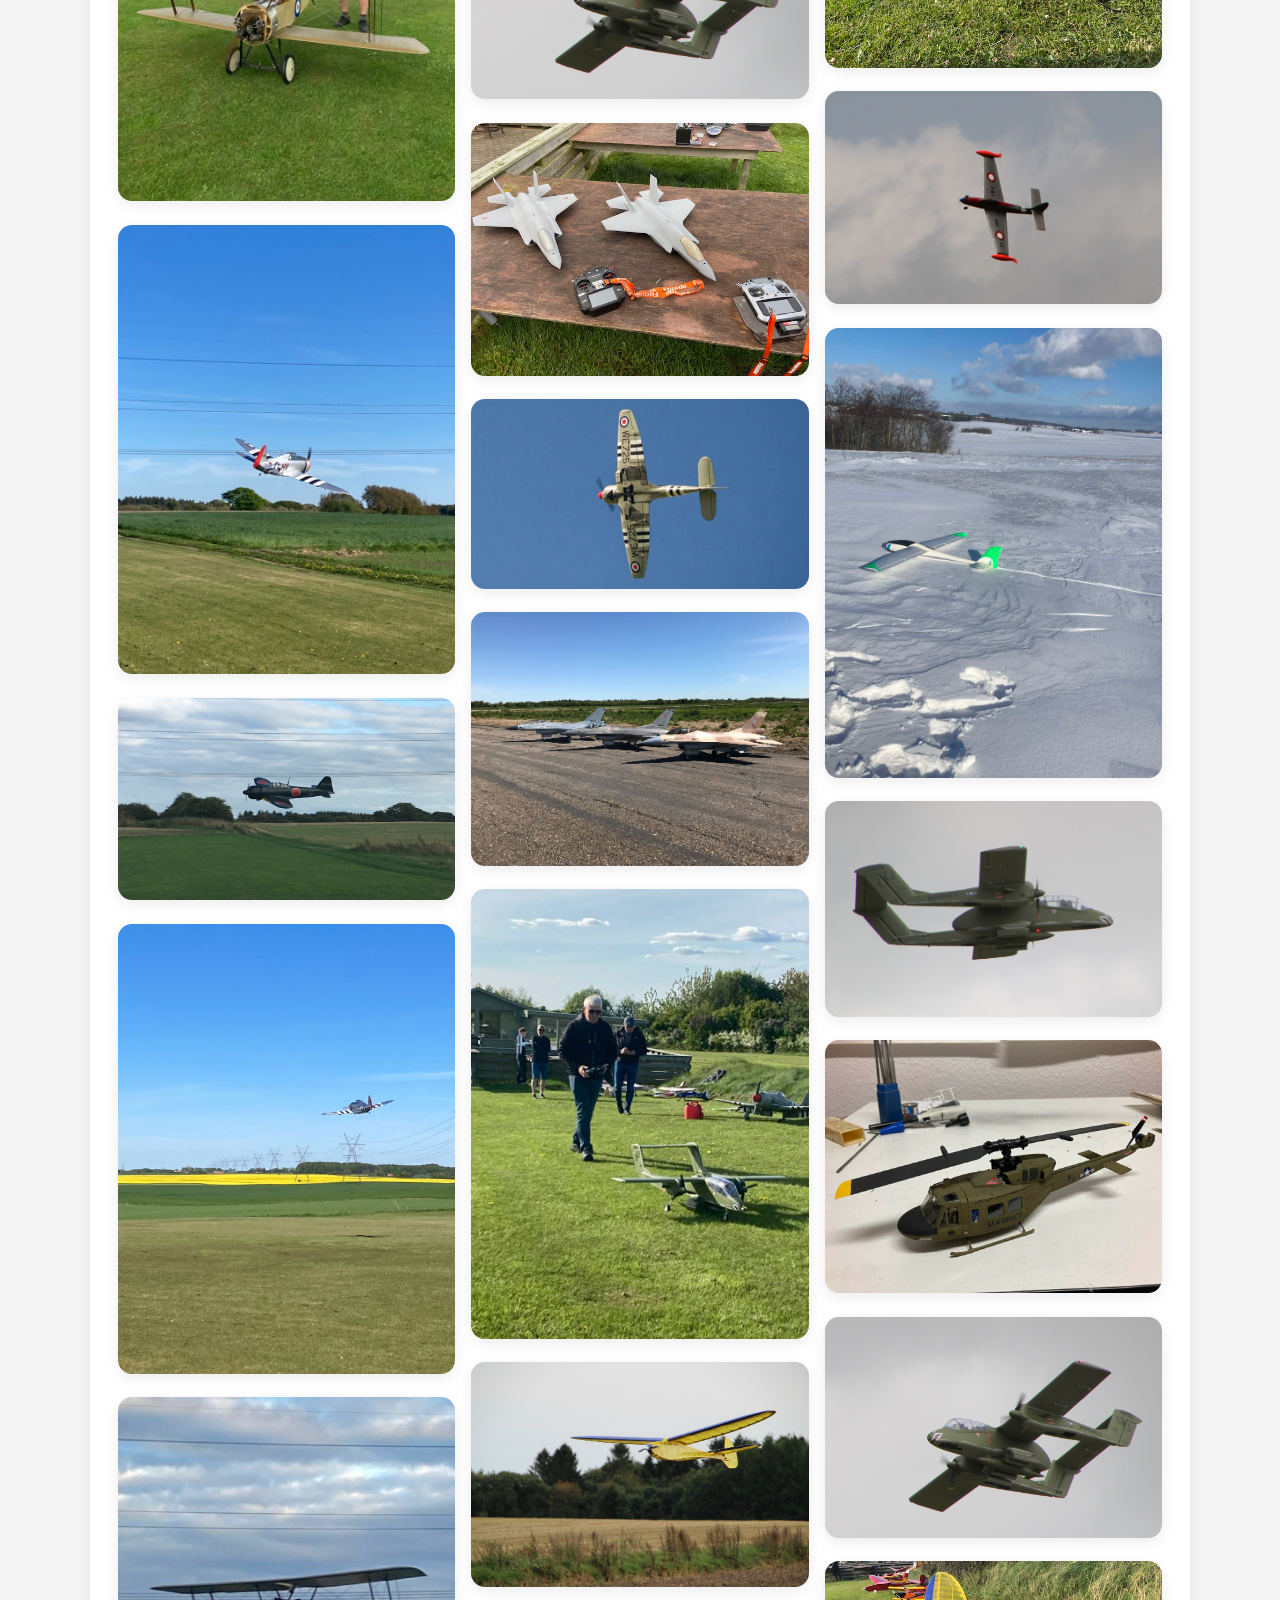
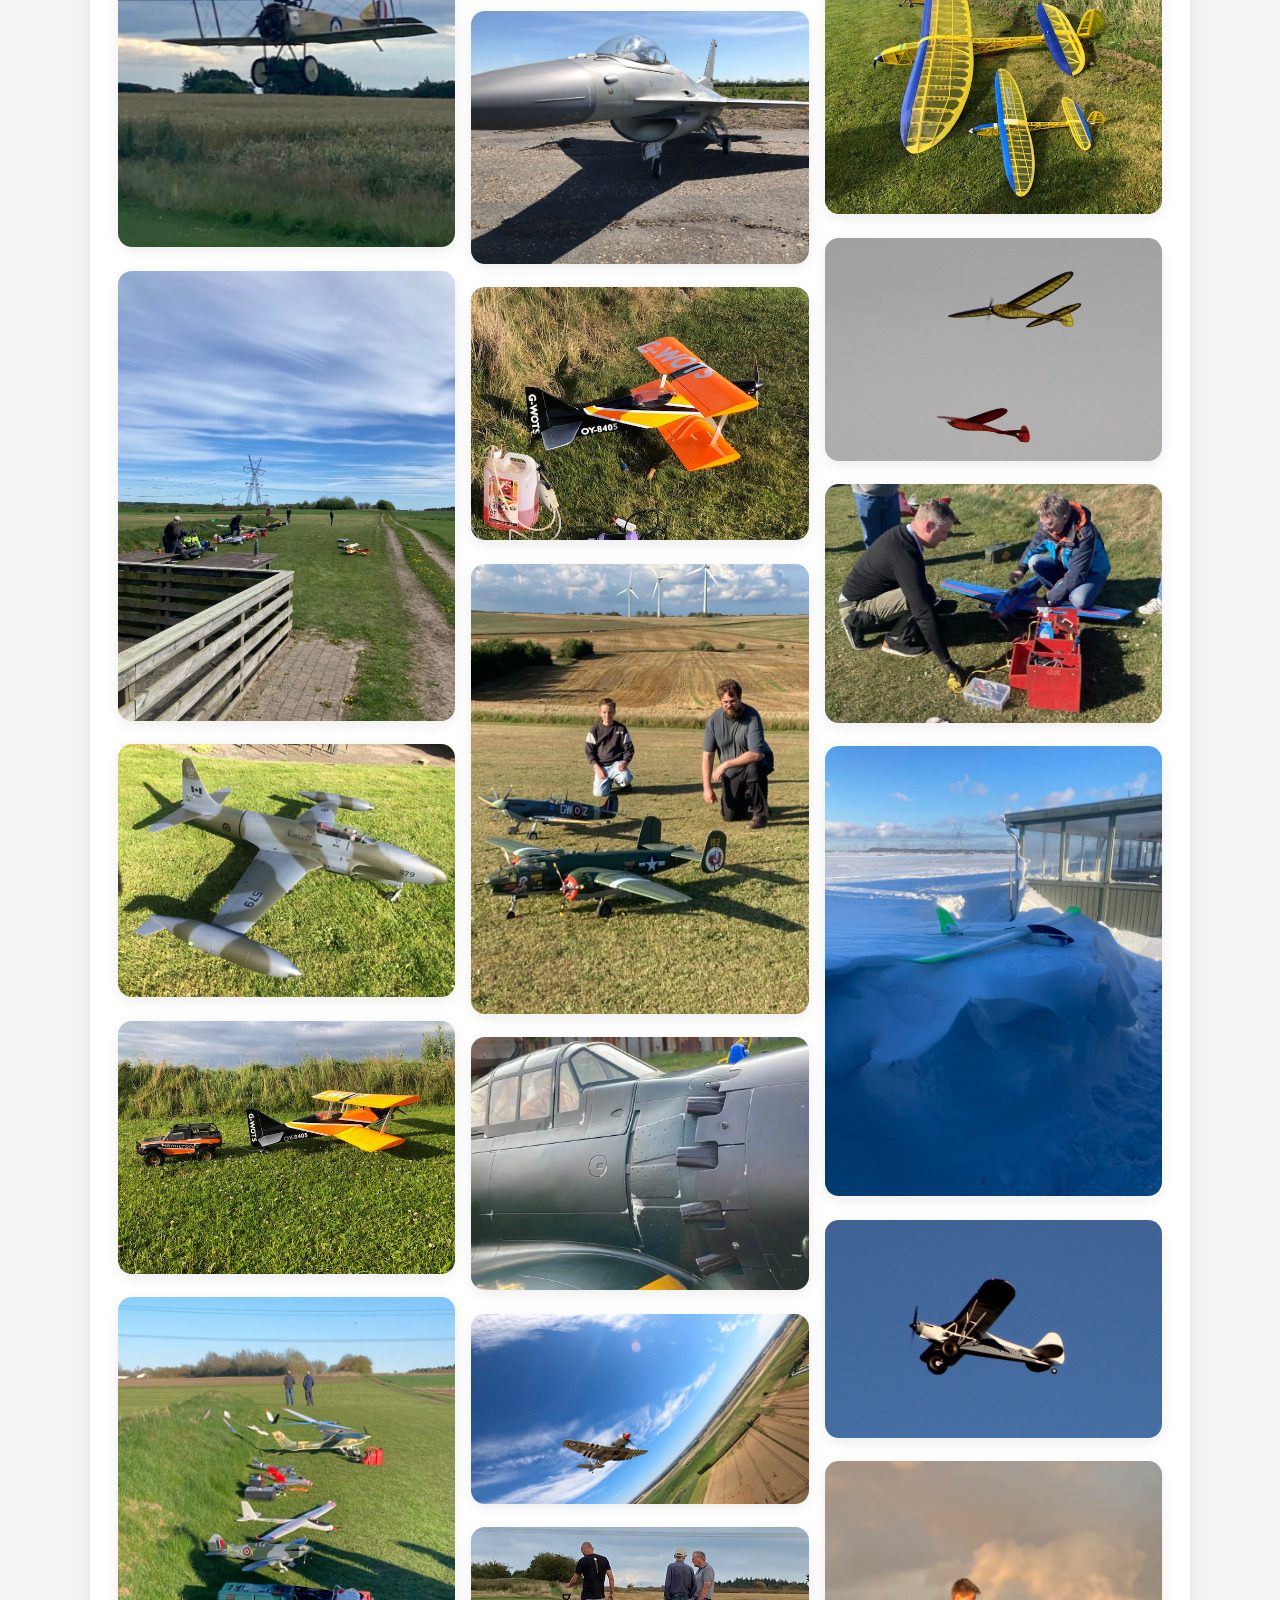
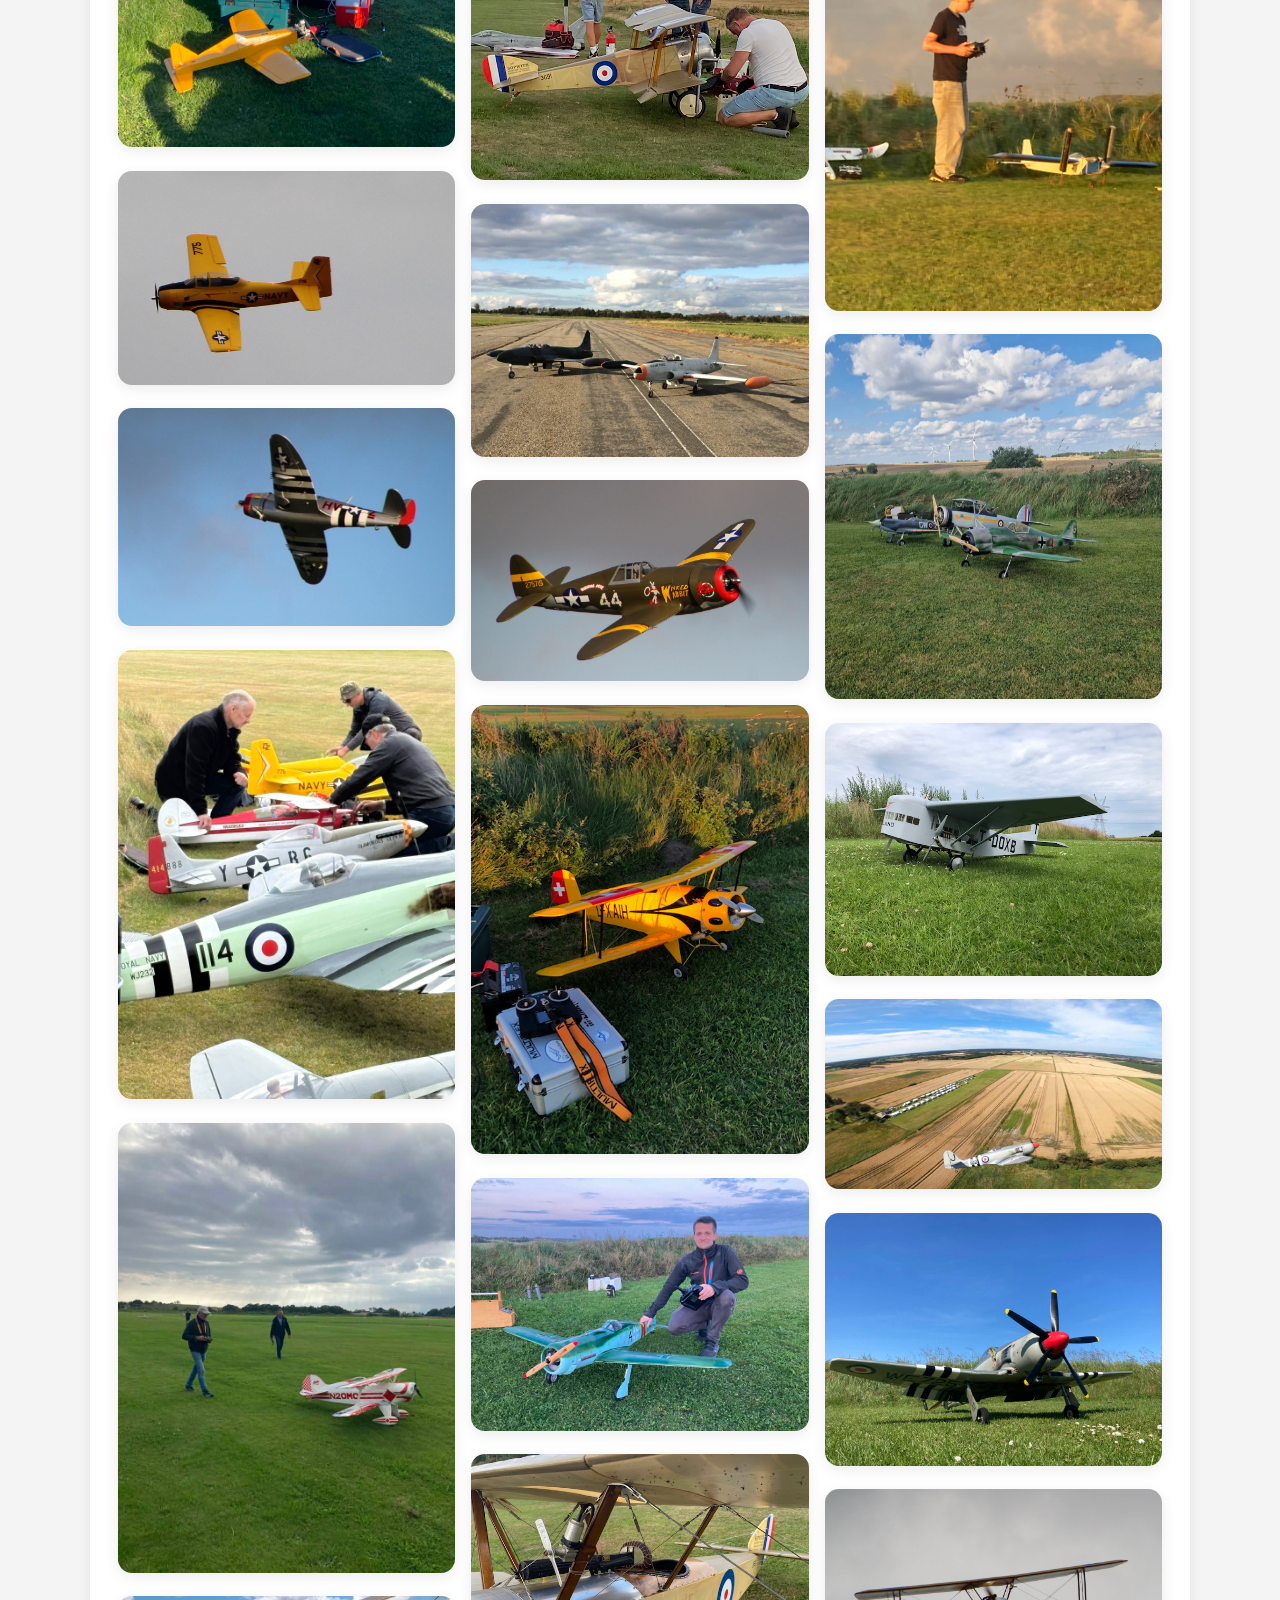
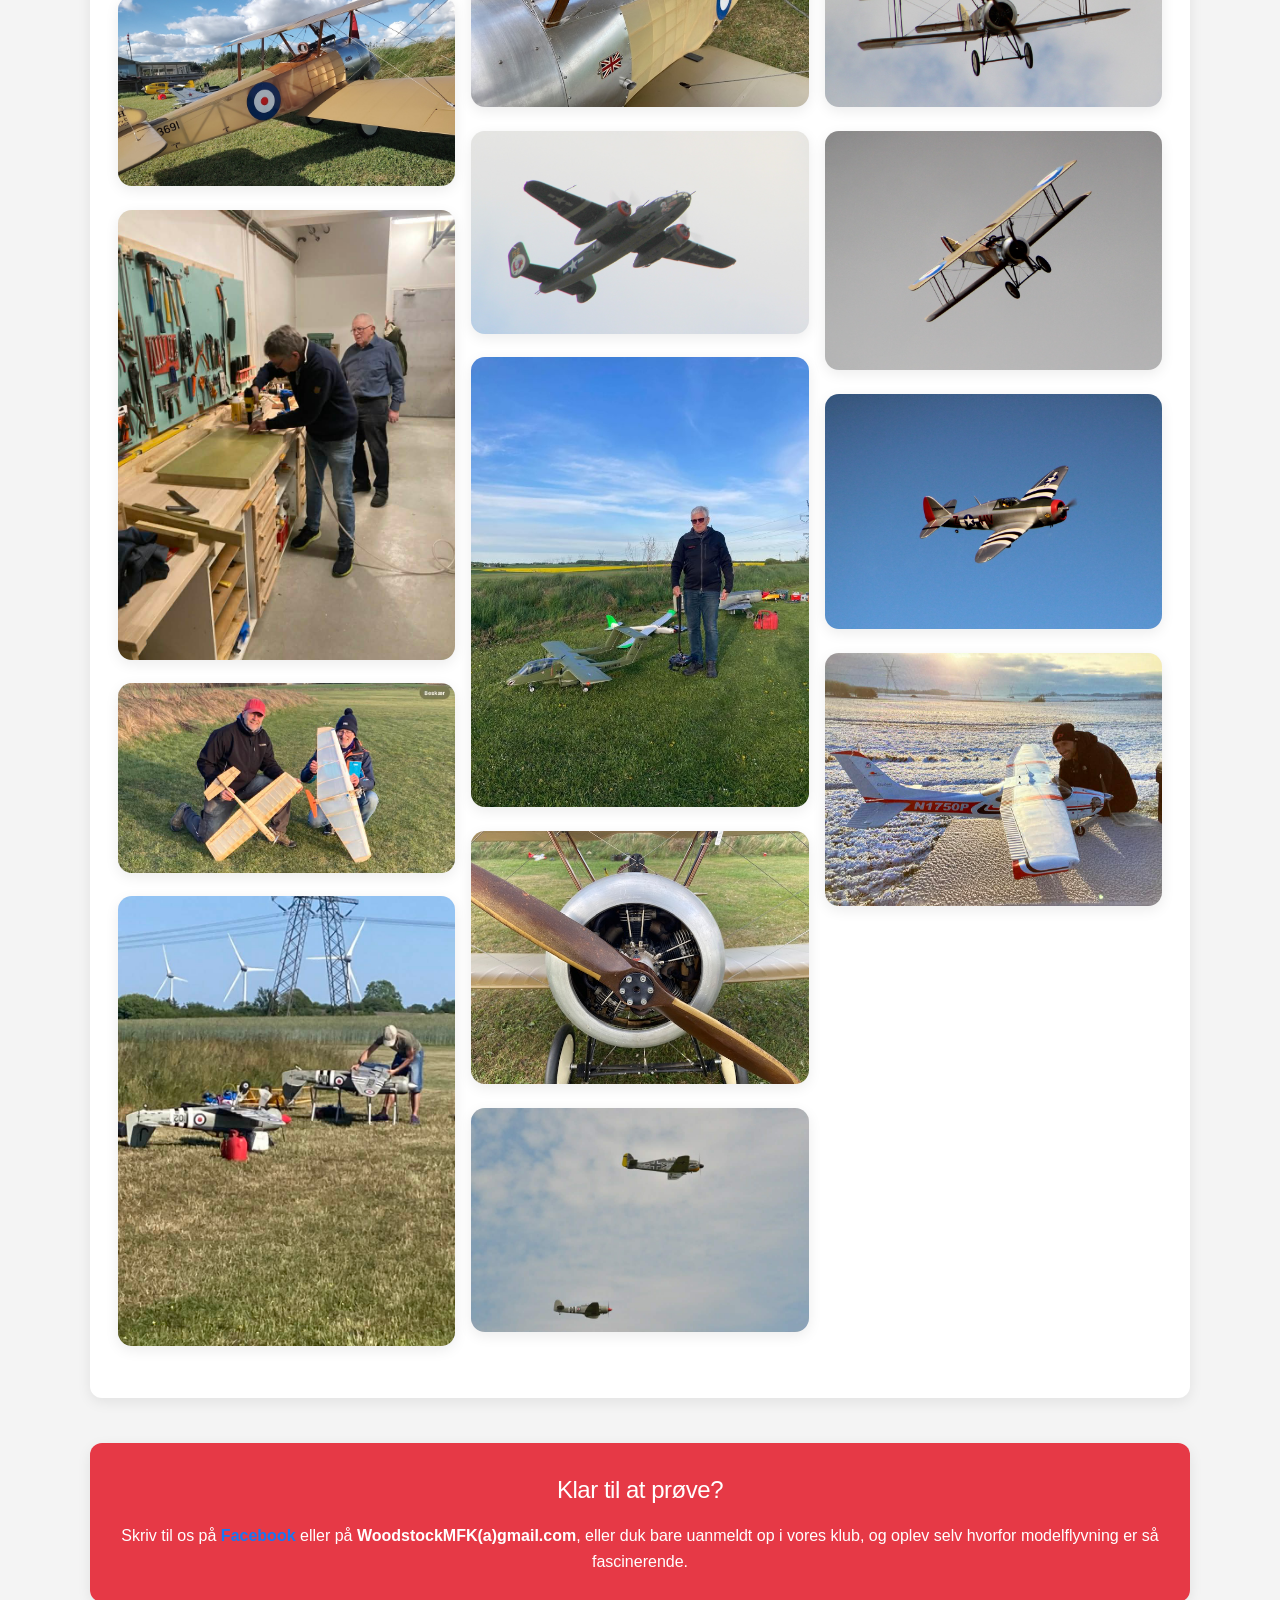
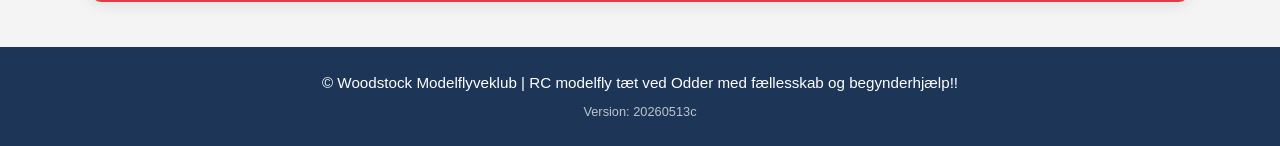
==== commit 256f9552: "version" ====
--- a/index.html
+++ b/index.html
@@ -223,7 +223,7 @@
     <script>
         const imageCount = 94;
         const gallery = document.getElementById('gallery');
-        const siteVersion = "20260513b";
+        const siteVersion = "20260513c";
         const fragment = document.createDocumentFragment();
 
         const lightbox = document.getElementById('lightbox');
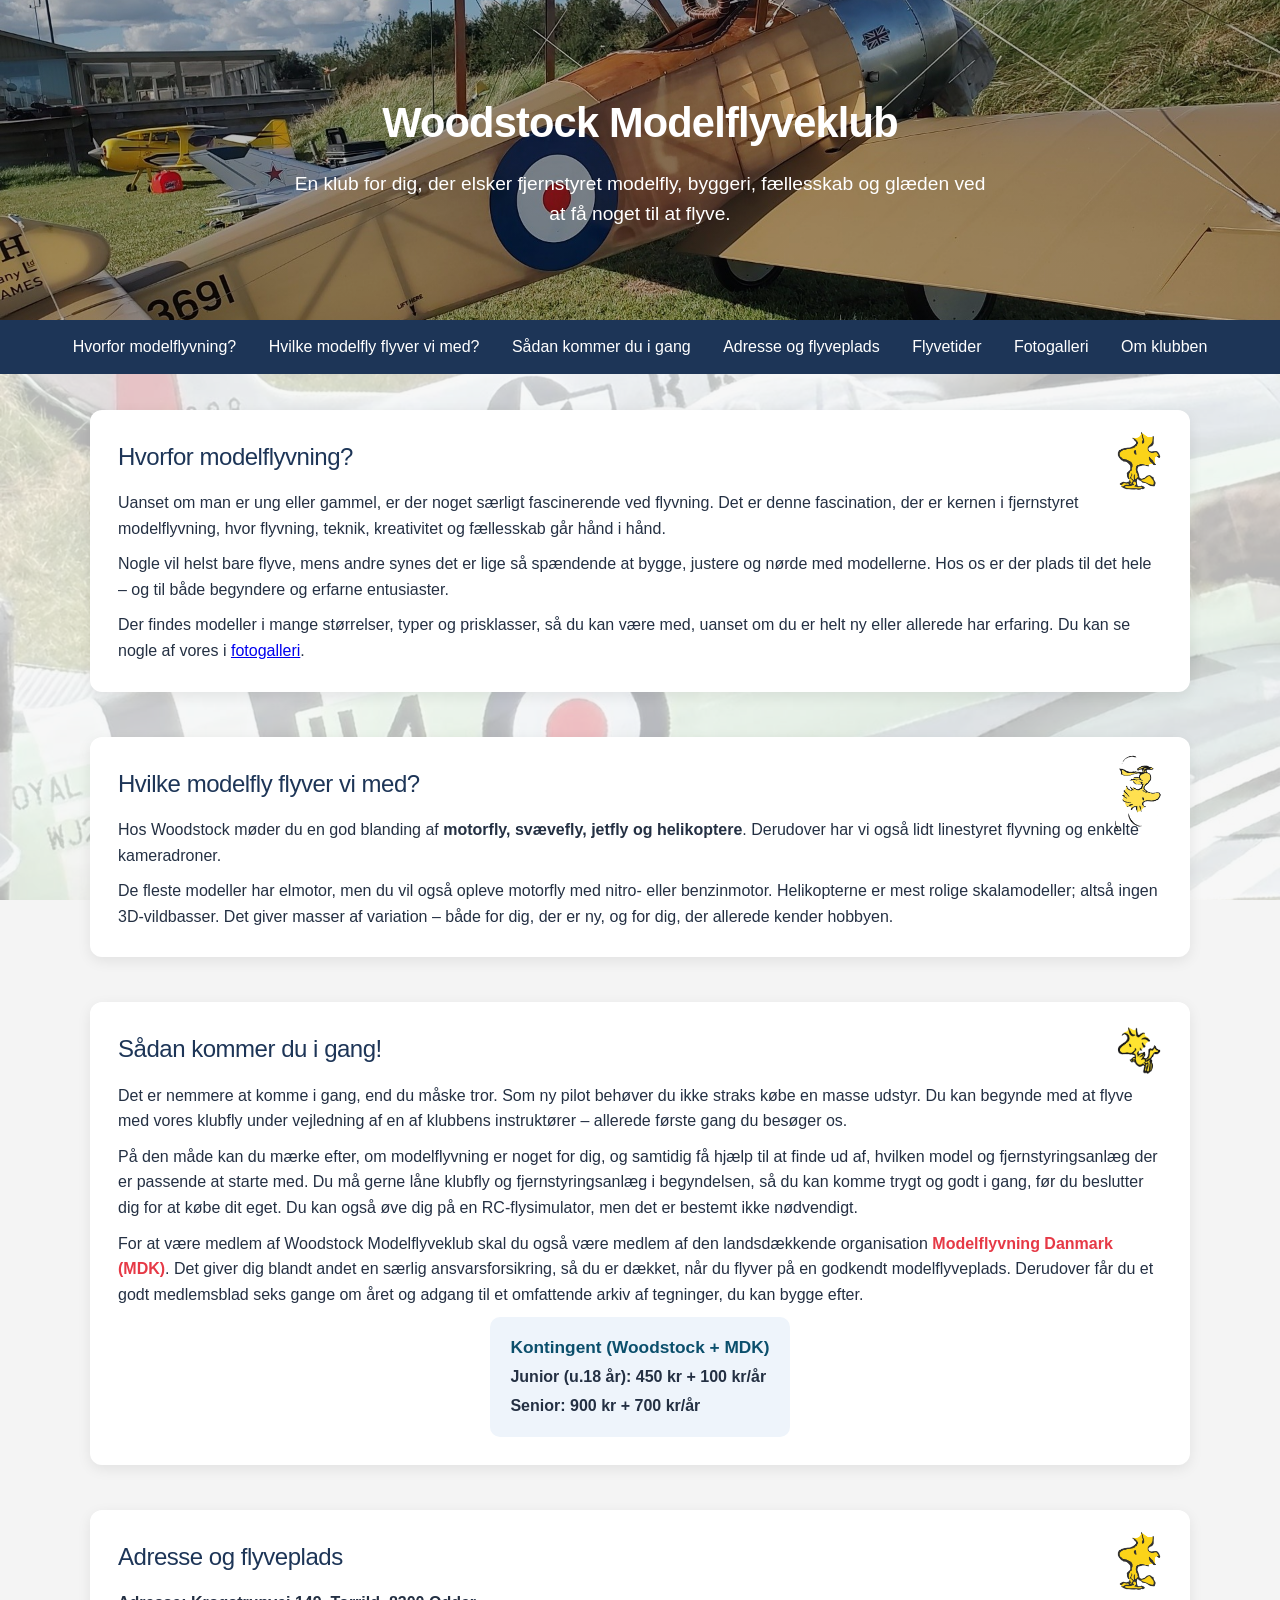
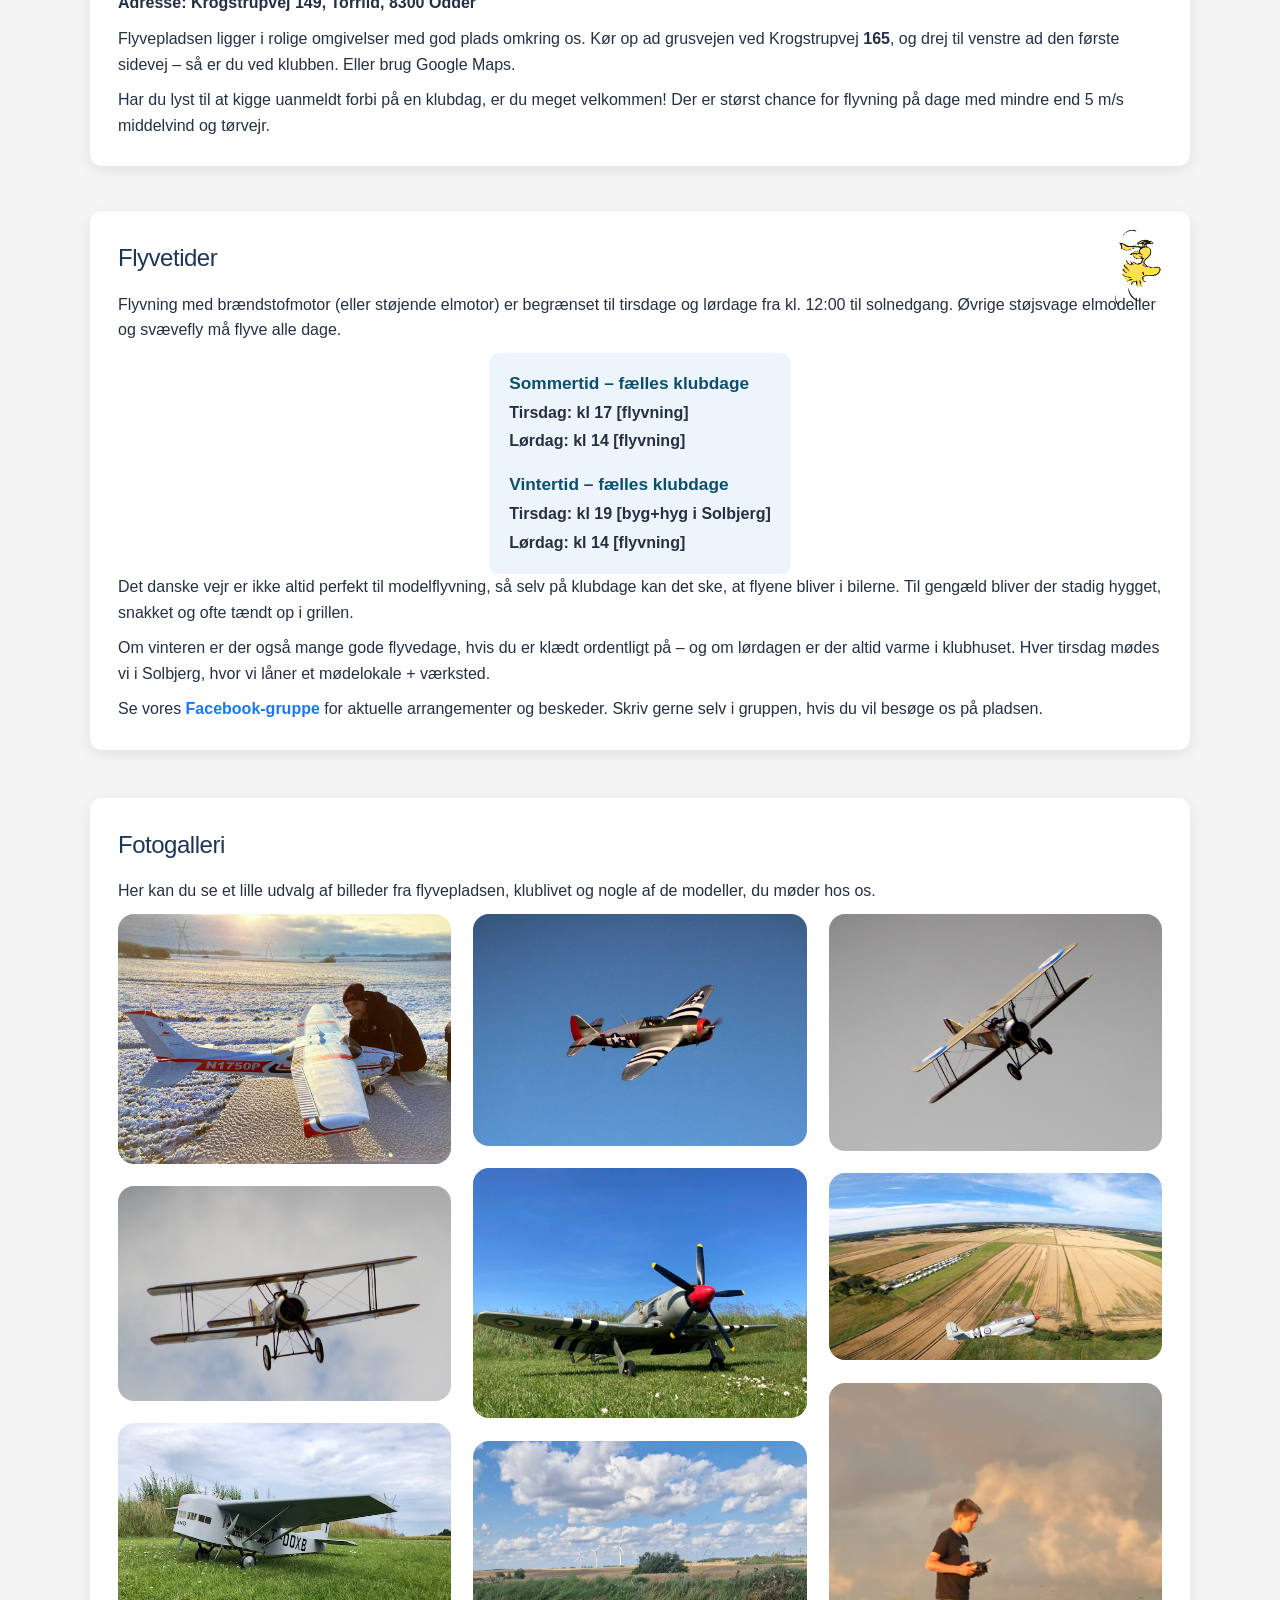
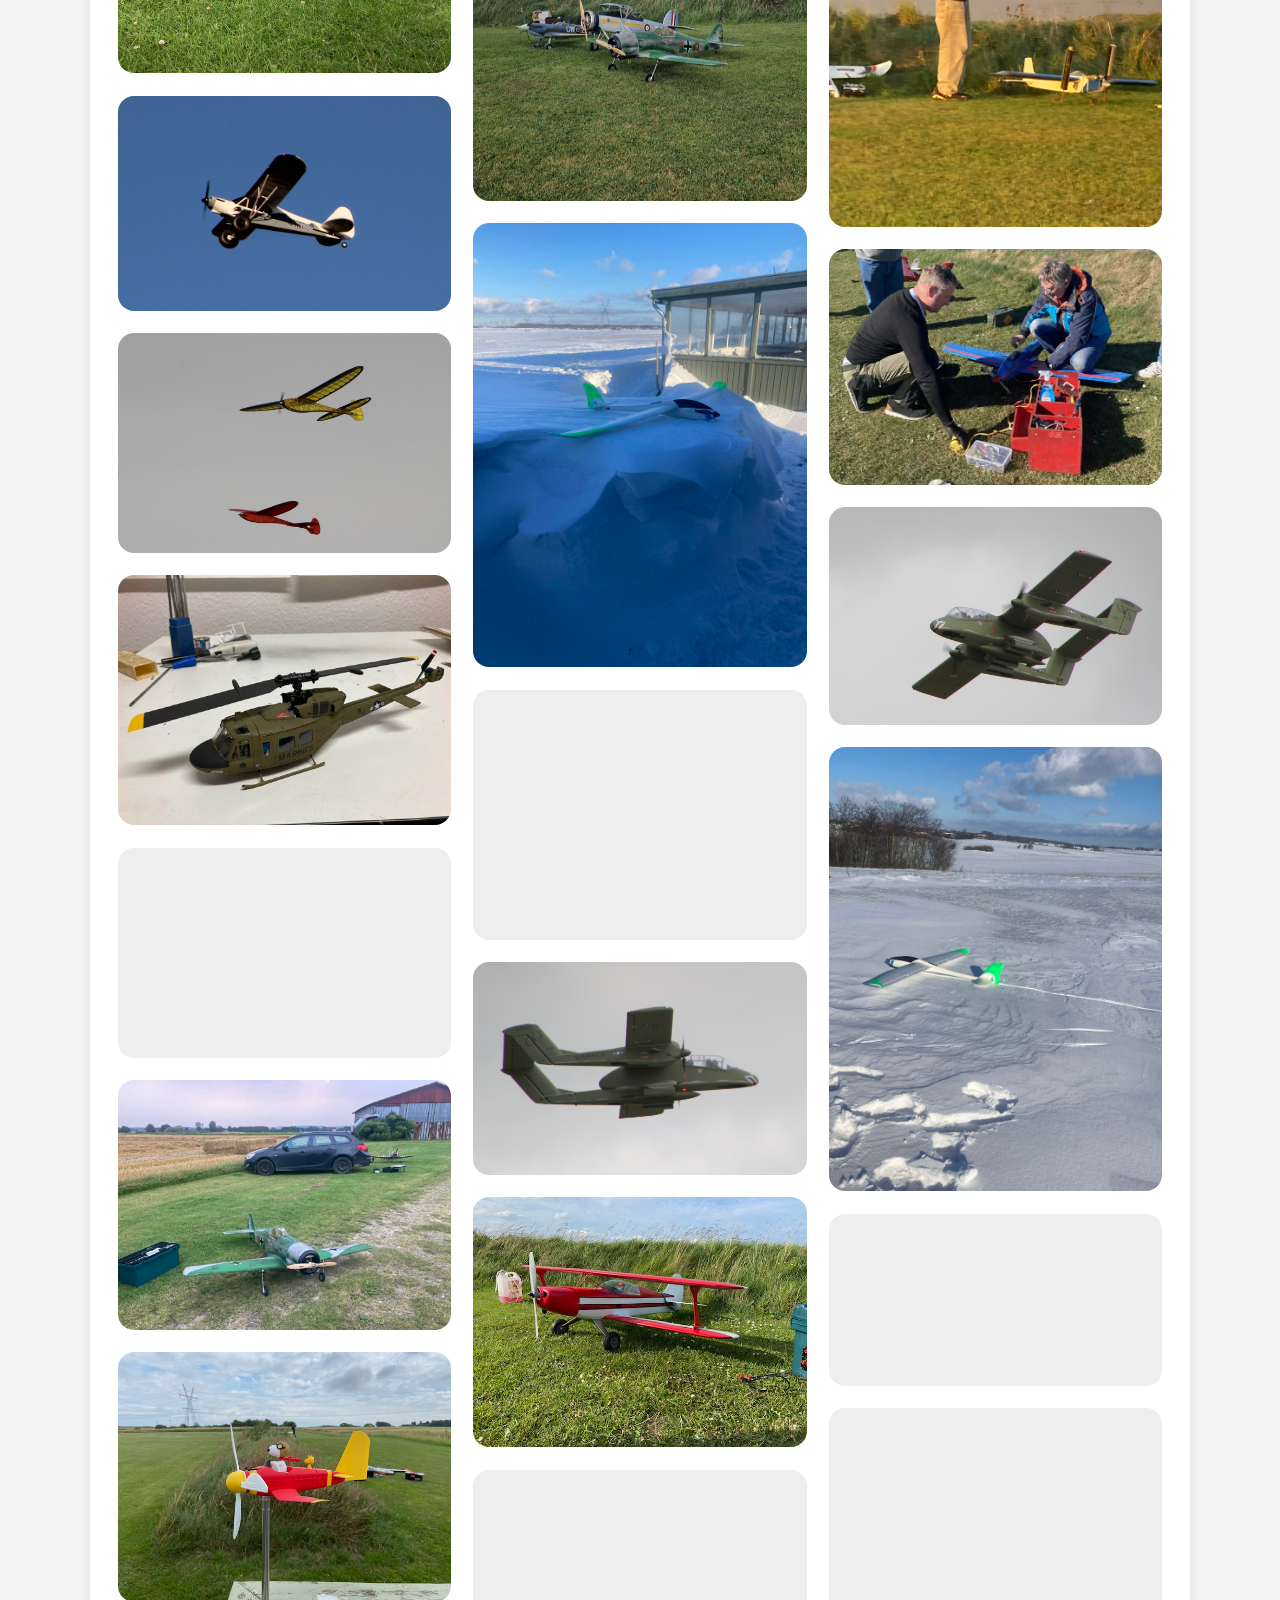
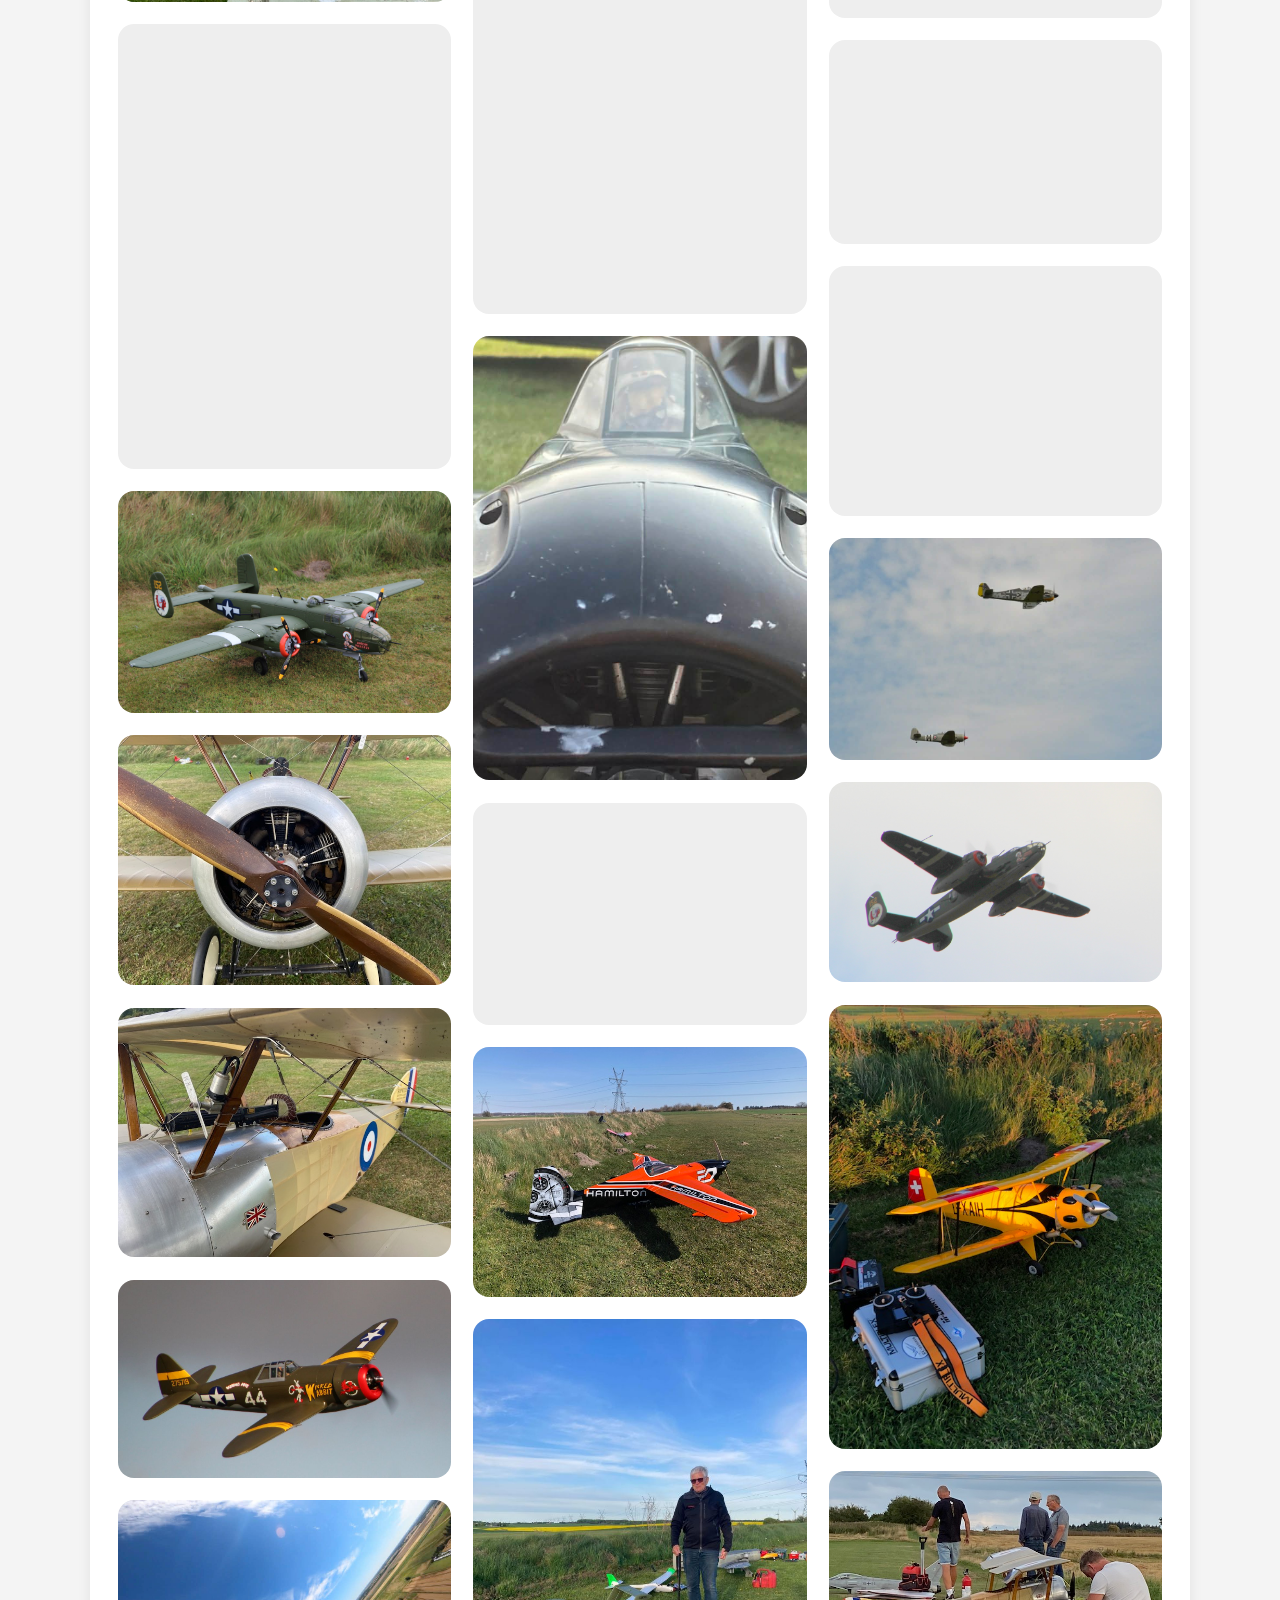
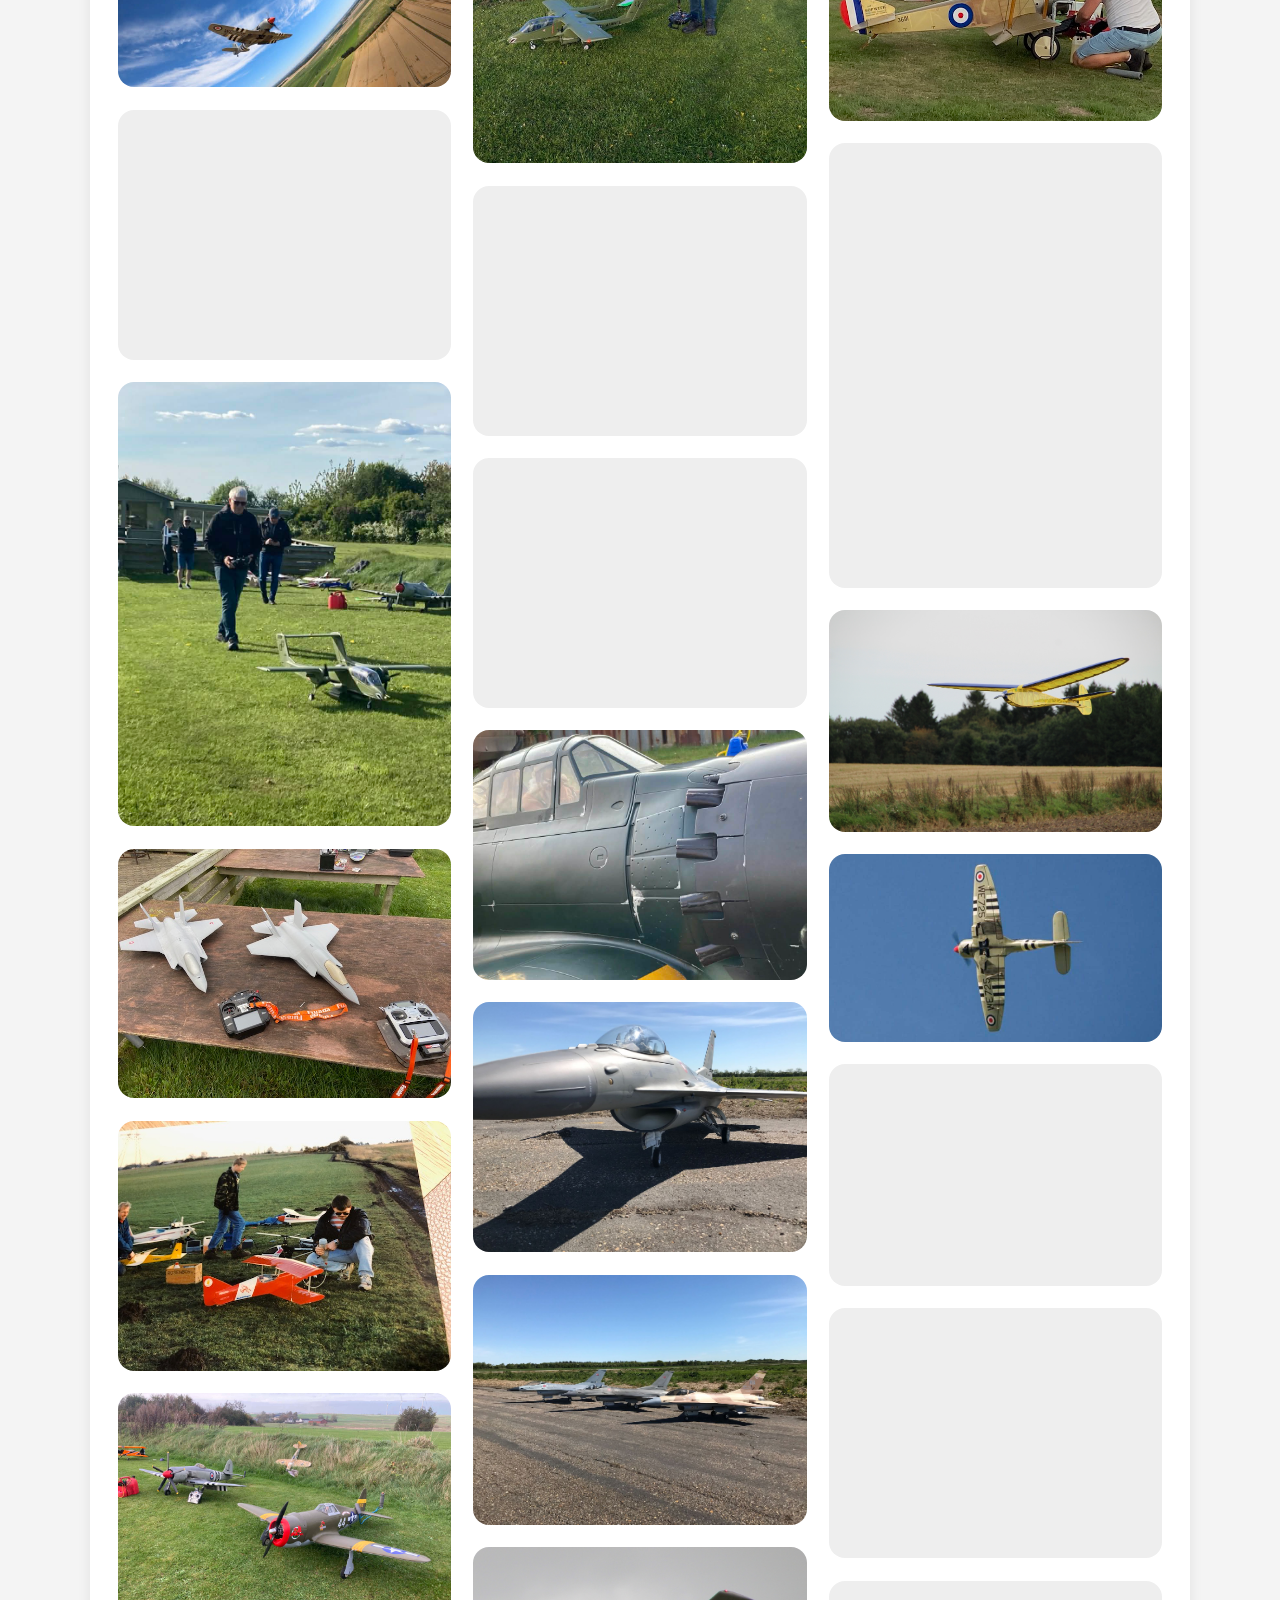
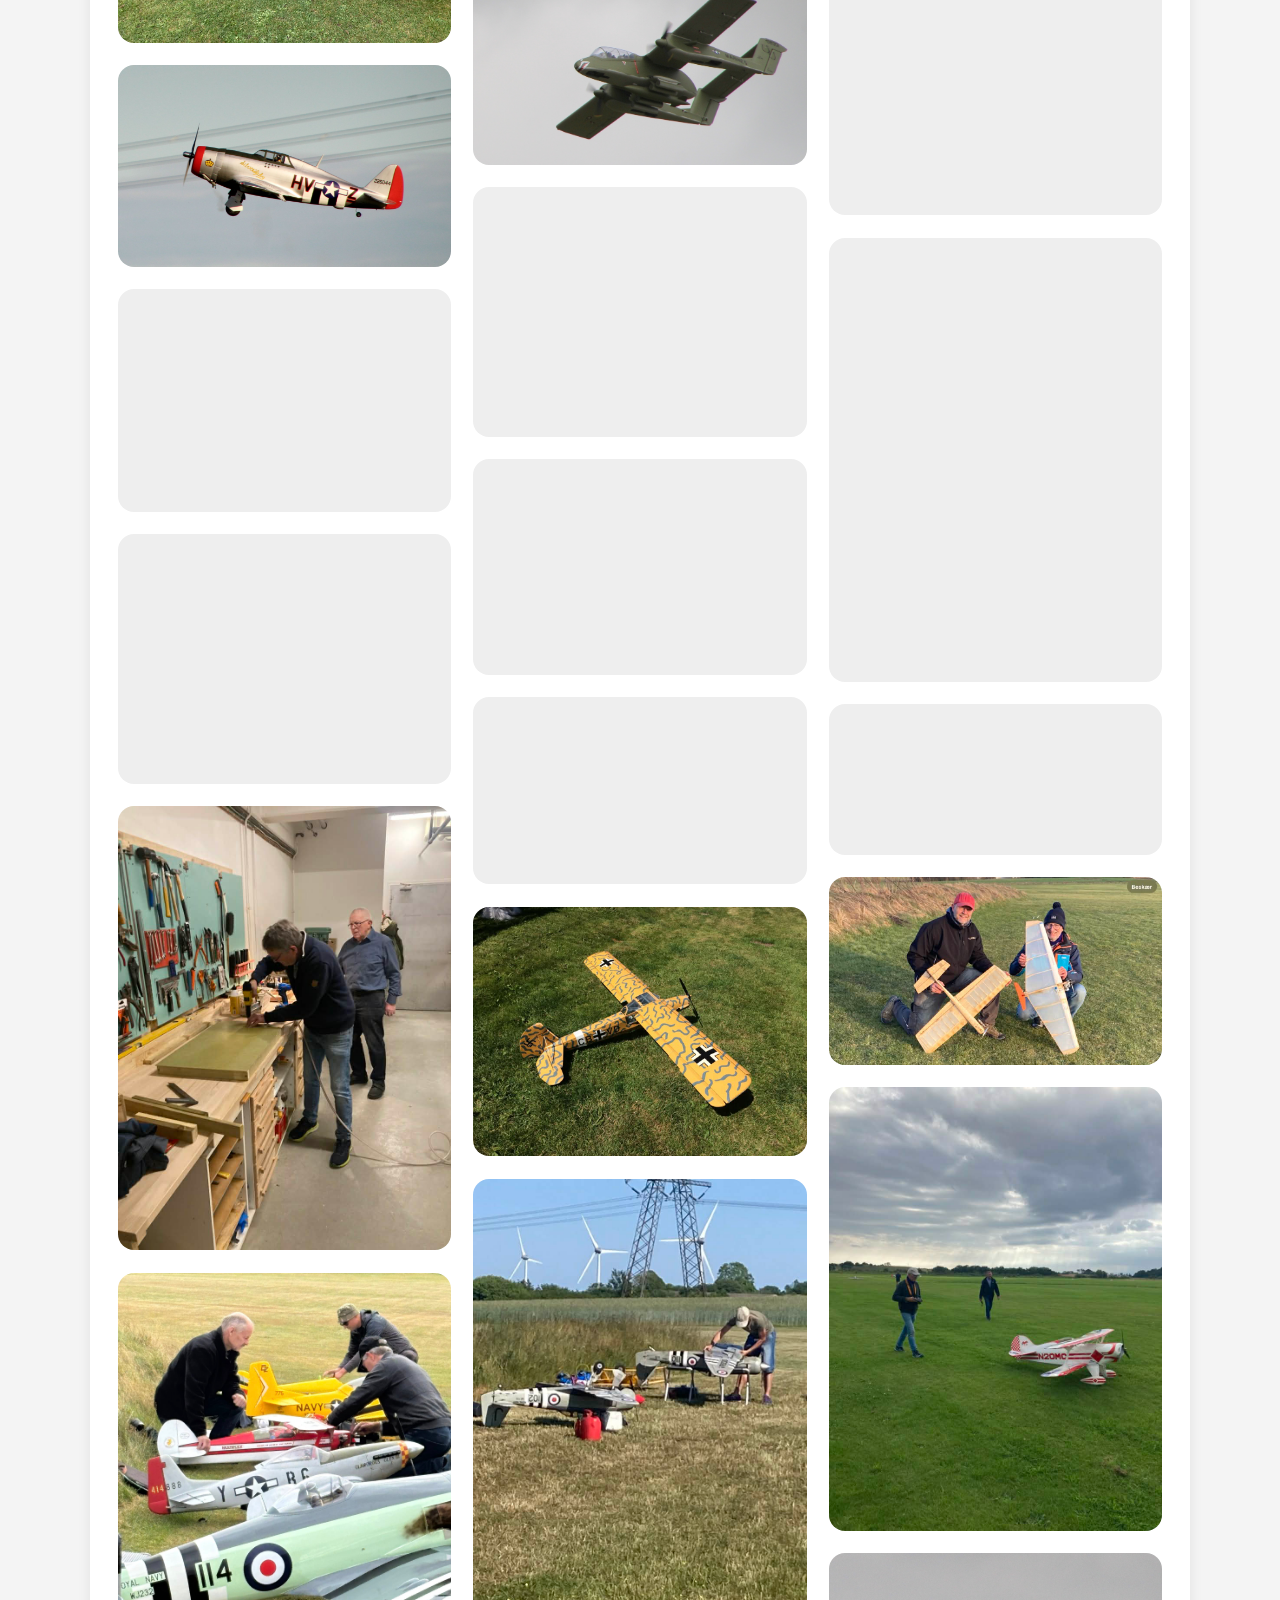
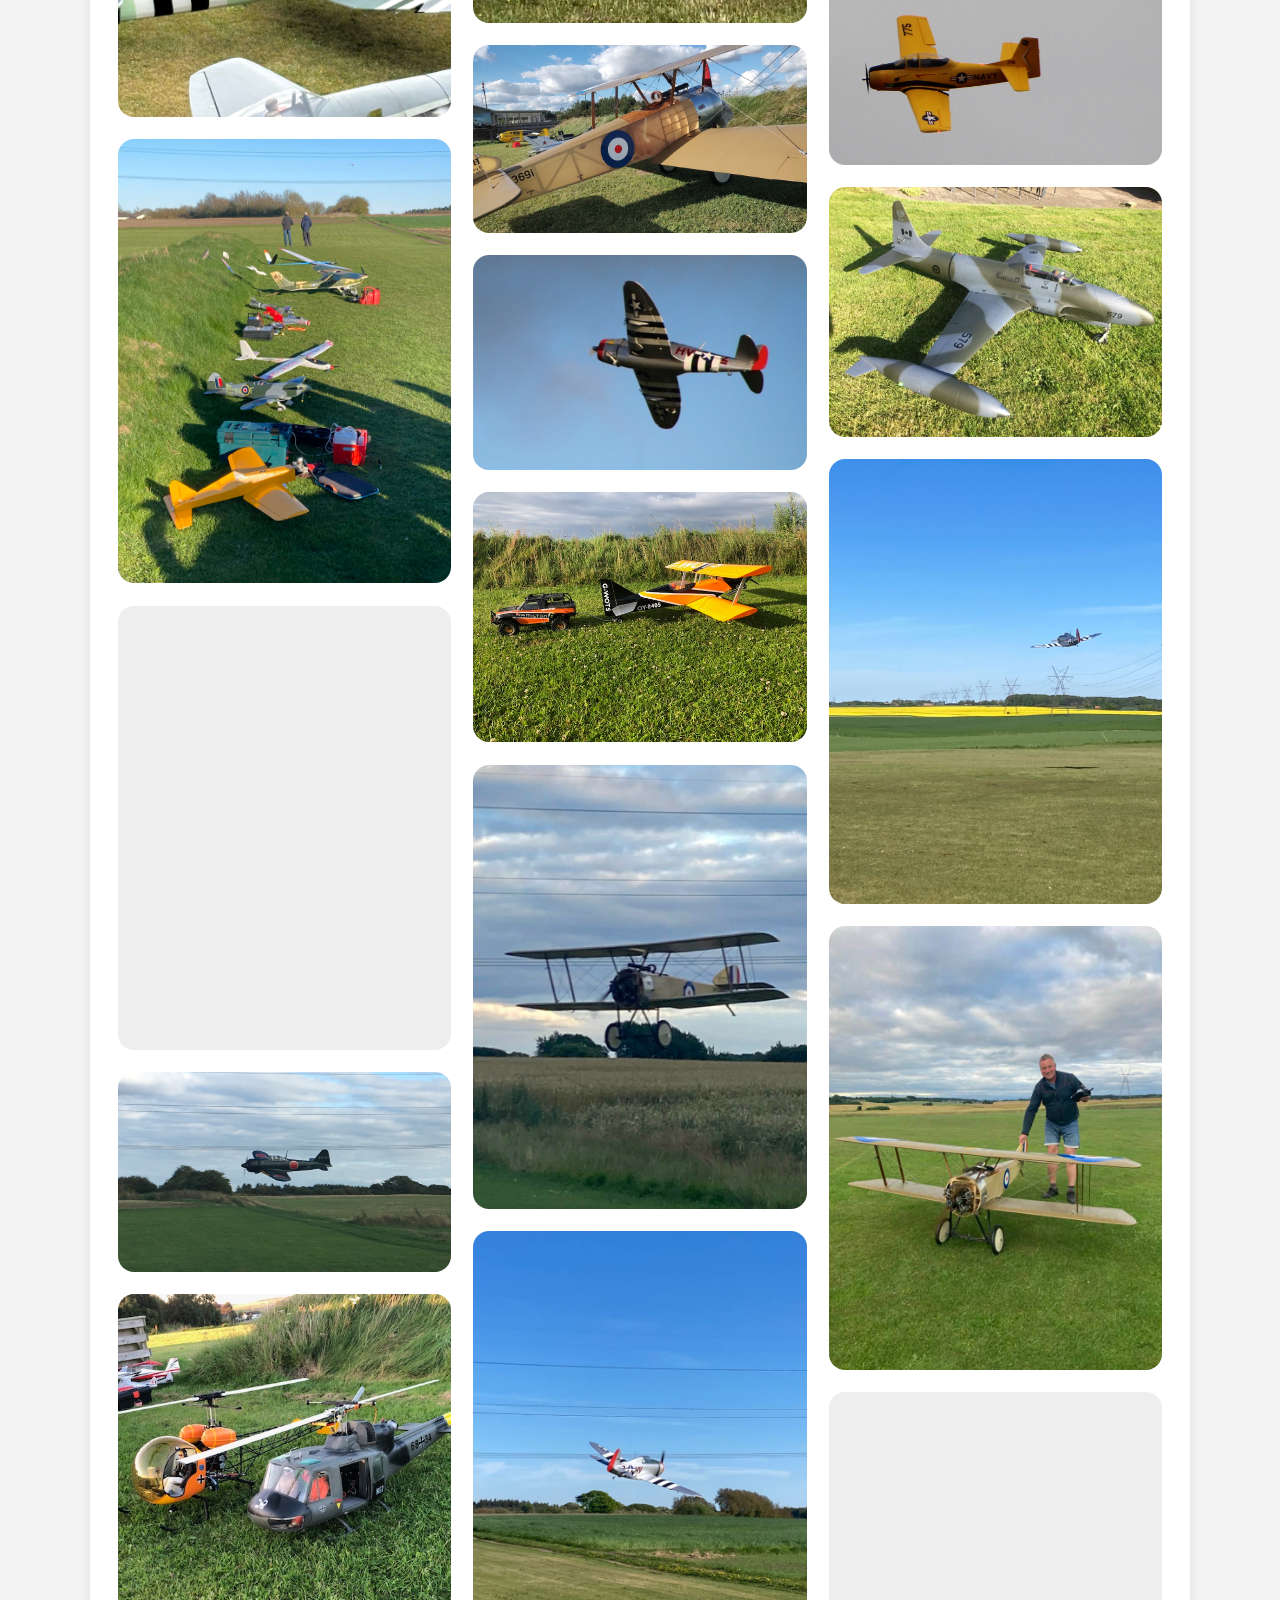
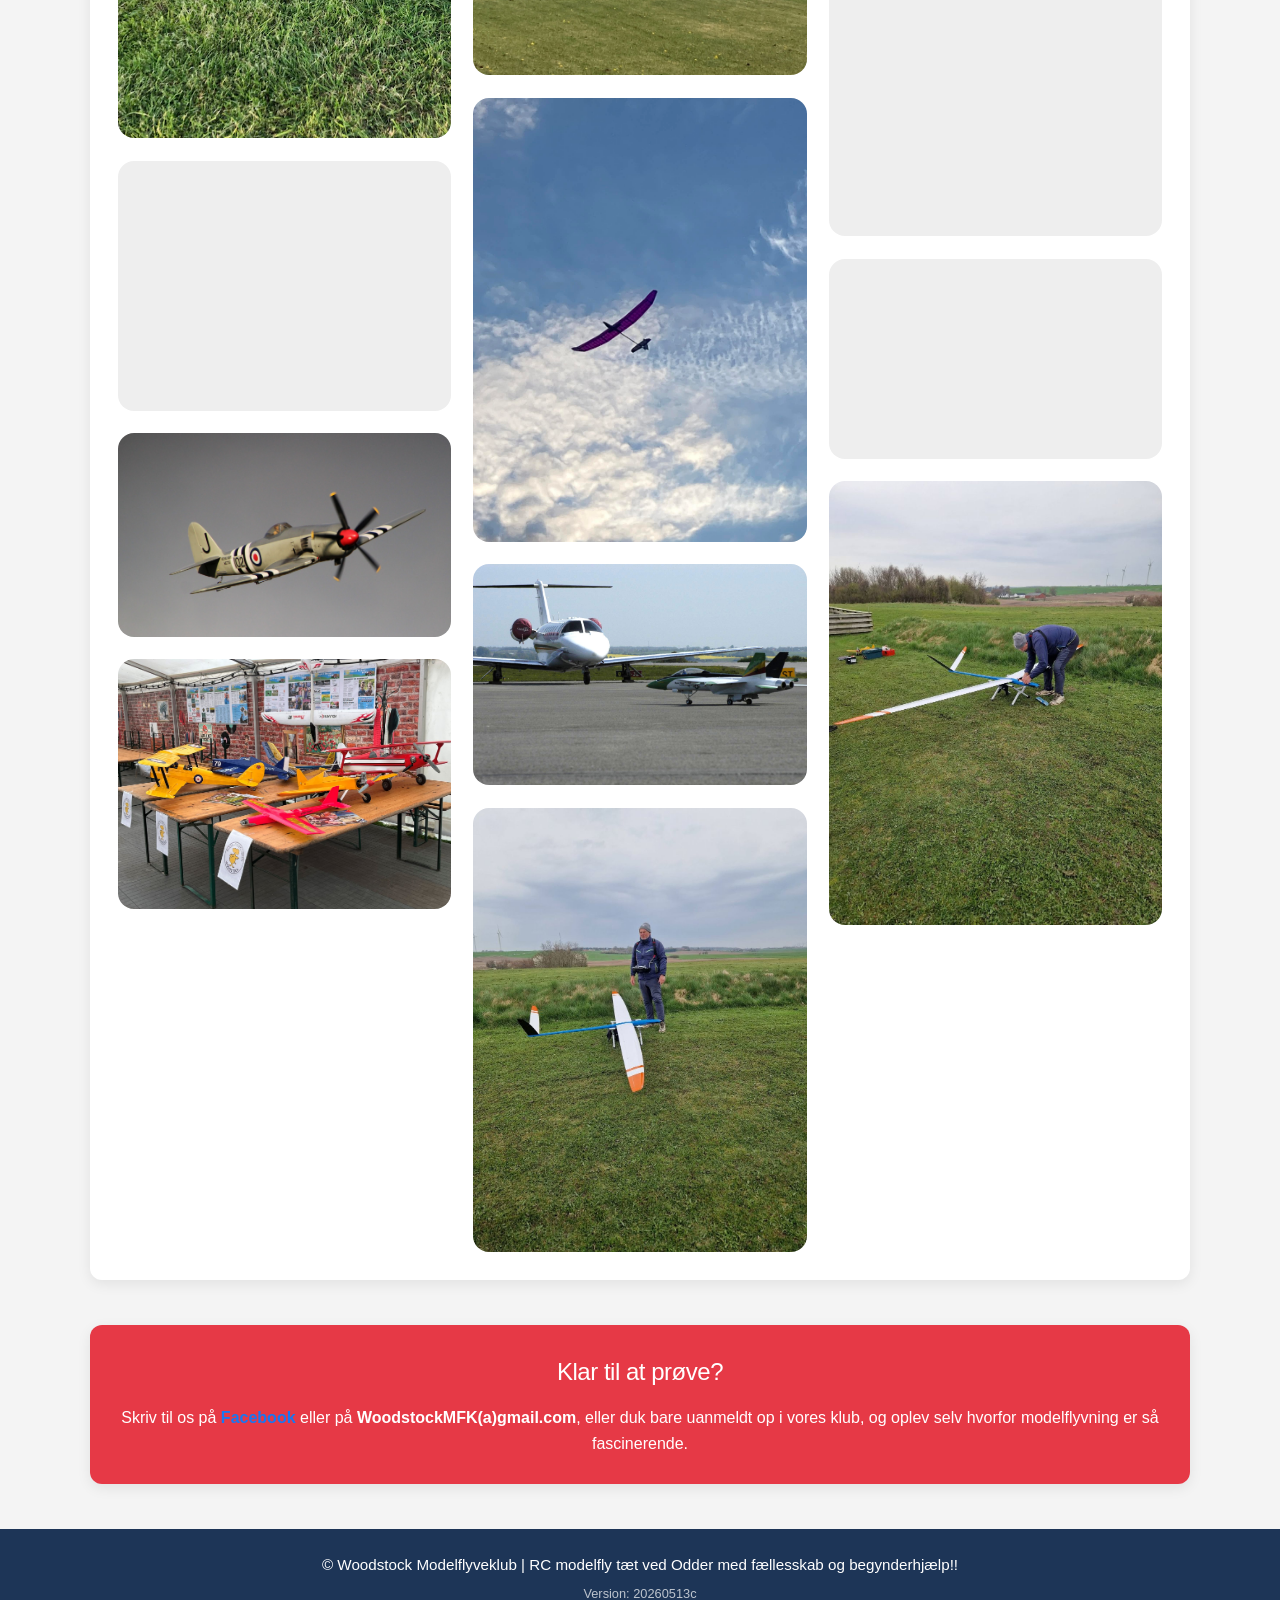
==== commit 9c6c3ca4: "ændring så foto ikke hakker." ====
--- a/index.html
+++ b/index.html
@@ -6,7 +6,7 @@
     <meta name="viewport" content="width=device-width, initial-scale=1.0">
     <meta name="description" content="Woodstock Modelflyveklub ved Torrild - lige udenfor Odder i Østjylland. 
             Prøv fjernstyrede modelfly, få hjælp som begynder, se flyvetider, adresse og billeder fra klubben.">
-    <title>Modelfly over alt</title>
+    <title>Woodstock modelflyveklub</title>
     <link rel="preload" as="image" href="images/Camel-lineup.jpg" fetchpriority="high">
     <link rel="stylesheet" href="style.css?v=18">
     <link rel="canonical" href="https://www.WoodstockMFK.dk/">
@@ -245,7 +245,16 @@
             lightboxCaption.textContent = "";
         }
 
-        for (let i = imageCount; i >= 1; i--) {
+        let renderedColumnCount = 0;
+        let resizeTimer = null;
+
+        function getGalleryColumnCount() {
+            if (window.innerWidth <= 600) return 1;
+            if (window.innerWidth <= 900) return 2;
+            return 3;
+        }
+
+        function createGalleryItem(i, index, columnCount) {
             const fileName = `foto${i}.jpg`;
             const title = `Fly foto ${i}`;
             const imagePath = `images/Fotogalleri/Fly/${fileName}?v=${siteVersion}`;
@@ -257,13 +266,111 @@
             img.src = imagePath;
             img.alt = title;
             img.title = fileName;
-            img.loading = 'lazy';
-
-
-
-            figure.appendChild(img);
-            fragment.appendChild(figure);
+            img.decoding = 'async';
+
+            // Load de første synlige billeder straks.
+            // Resten lazy-loader.
+            if (index < columnCount * 2) {
+                img.loading = 'eager';
+            } else {
+                img.loading = 'lazy';
+            }
+
+            // Giv kun de allerførste billeder høj prioritet.
+            if (index < columnCount) {
+                img.fetchPriority = 'high';
+            }
+
+            const link = document.createElement('a');
+            link.href = imagePath;
+            link.target = '_blank';
+            link.rel = 'noopener';
+            link.className = 'gallery-link';
+            link.title = `Åbn ${fileName} i original størrelse`;
+
+            link.appendChild(img);
+            figure.appendChild(link);
+            return figure;
         }
+
+        // function createGalleryItem(i, index, columnCount) {
+        //     const fileName = `foto${i}.jpg`;
+        //     const title = `Fly foto ${i}`;
+        //     const imagePath = `images/Fotogalleri/Fly/${fileName}?v=${siteVersion}`;
+
+        //     const figure = document.createElement('figure');
+        //     figure.className = 'gallery-item';
+
+        //     const img = document.createElement('img');
+        //     img.src = imagePath;
+        //     img.alt = title;
+        //     img.title = fileName;
+        //     img.decoding = 'async';
+
+        //     // Load de første synlige billeder straks.
+        //     // Resten lazy-loader.
+        //     if (index < columnCount * 2) {
+        //         img.loading = 'eager';
+        //     } else {
+        //         img.loading = 'lazy';
+        //     }
+
+        //     // Giv kun de allerførste billeder høj prioritet.
+        //     if (index < columnCount) {
+        //         img.fetchPriority = 'high';
+        //     }
+
+        //     img.addEventListener('click', () => {
+        //         openLightbox(imagePath, title, fileName);
+        //     });
+
+        //     figure.appendChild(img);
+        //     return figure;
+        // }
+
+        function renderGallery() {
+            const columnCount = getGalleryColumnCount();
+
+            // Undgå at bygge galleriet igen, hvis antal kolonner ikke har ændret sig.
+            if (renderedColumnCount === columnCount && gallery.childElementCount > 0) {
+                return;
+            }
+
+            renderedColumnCount = columnCount;
+            gallery.textContent = '';
+            gallery.style.setProperty('--gallery-columns', columnCount);
+
+            const columns = [];
+
+            for (let c = 0; c < columnCount; c++) {
+                const column = document.createElement('div');
+                column.className = 'gallery-column';
+                gallery.appendChild(column);
+                columns.push(column);
+            }
+
+            let index = 0;
+
+            for (let i = 1; i <= imageCount; i++, index++) {
+                const columnIndex = index % columnCount;
+                const item = createGalleryItem(i, index, columnCount);
+                columns[columnIndex].appendChild(item);
+            }
+
+            //     for (let i = imageCount; i >= 1; i--, index++) {
+            //         const columnIndex = index % columnCount;
+            //         const item = createGalleryItem(i, index, columnCount);
+            //         columns[columnIndex].appendChild(item);
+            //     }
+        }
+
+        renderGallery();
+
+        window.addEventListener('resize', () => {
+            clearTimeout(resizeTimer);
+            resizeTimer = setTimeout(renderGallery, 150);
+        });
+
 
         gallery.appendChild(fragment);
         document.getElementById('site-version').textContent = `Version: ${siteVersion}`;
--- a/style.css
+++ b/style.css
@@ -201,6 +201,42 @@
 }
 
 .gallery {
+    --gallery-columns: 3;
+    --gallery-gap: 1.4rem;
+
+    display: grid;
+    grid-template-columns: repeat(var(--gallery-columns), minmax(0, 1fr));
+    gap: var(--gallery-gap);
+    align-items: start;
+}
+
+.gallery-column {
+    min-width: 0;
+    display: flex;
+    flex-direction: column;
+    gap: var(--gallery-gap);
+}
+
+.gallery-item {
+    margin: 0;
+}
+
+.gallery-item img {
+    display: block;
+    width: 100%;
+    height: auto;
+    border-radius: 16px;
+    cursor: pointer;
+    background: #eee;
+}
+
+.gallery-link {
+    display: block;
+    color: inherit;
+    text-decoration: none;
+}
+
+/* .gallery {
     column-width: 260px;
     column-gap: 16px;
     margin-top: 1.5rem;
@@ -221,7 +257,7 @@
     display: block;
     width: 100%;
     height: auto;
-}
+} */
 
 /* ========== Section icons ========== */
 .icon-section {
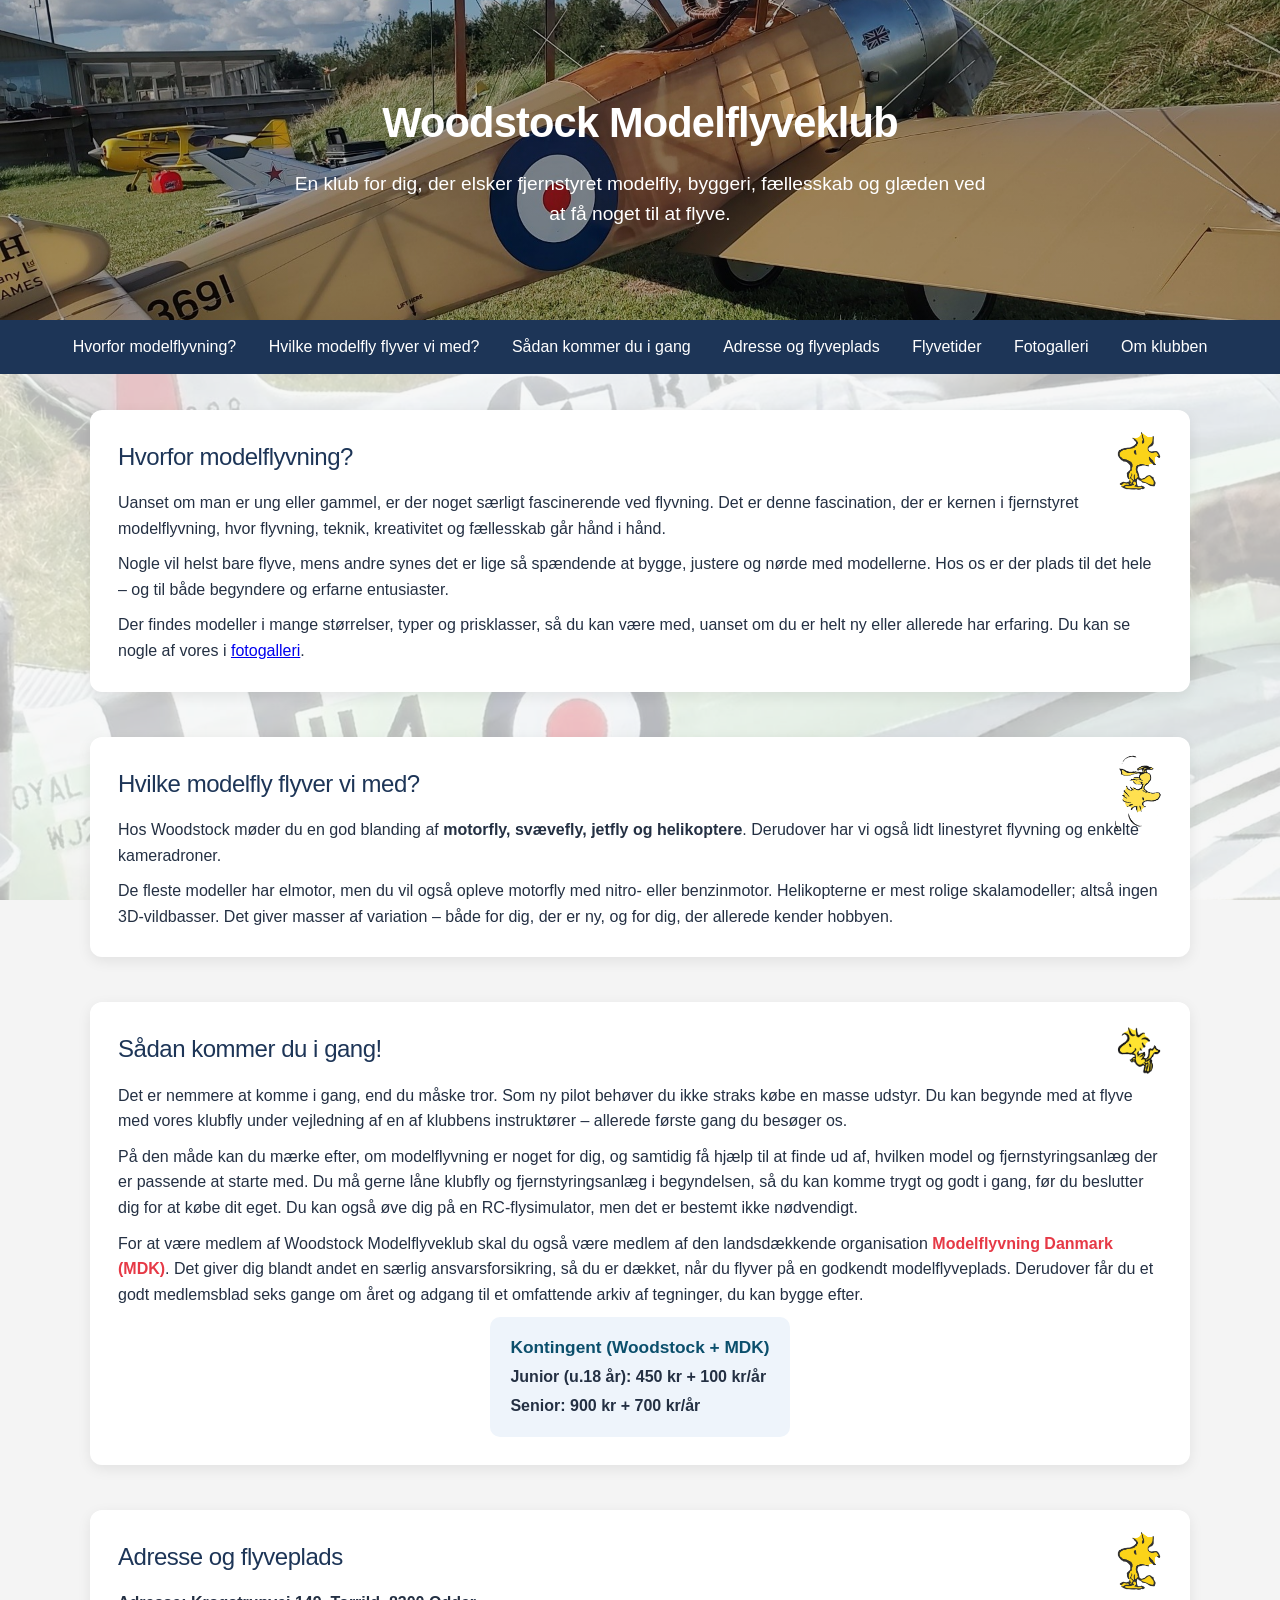
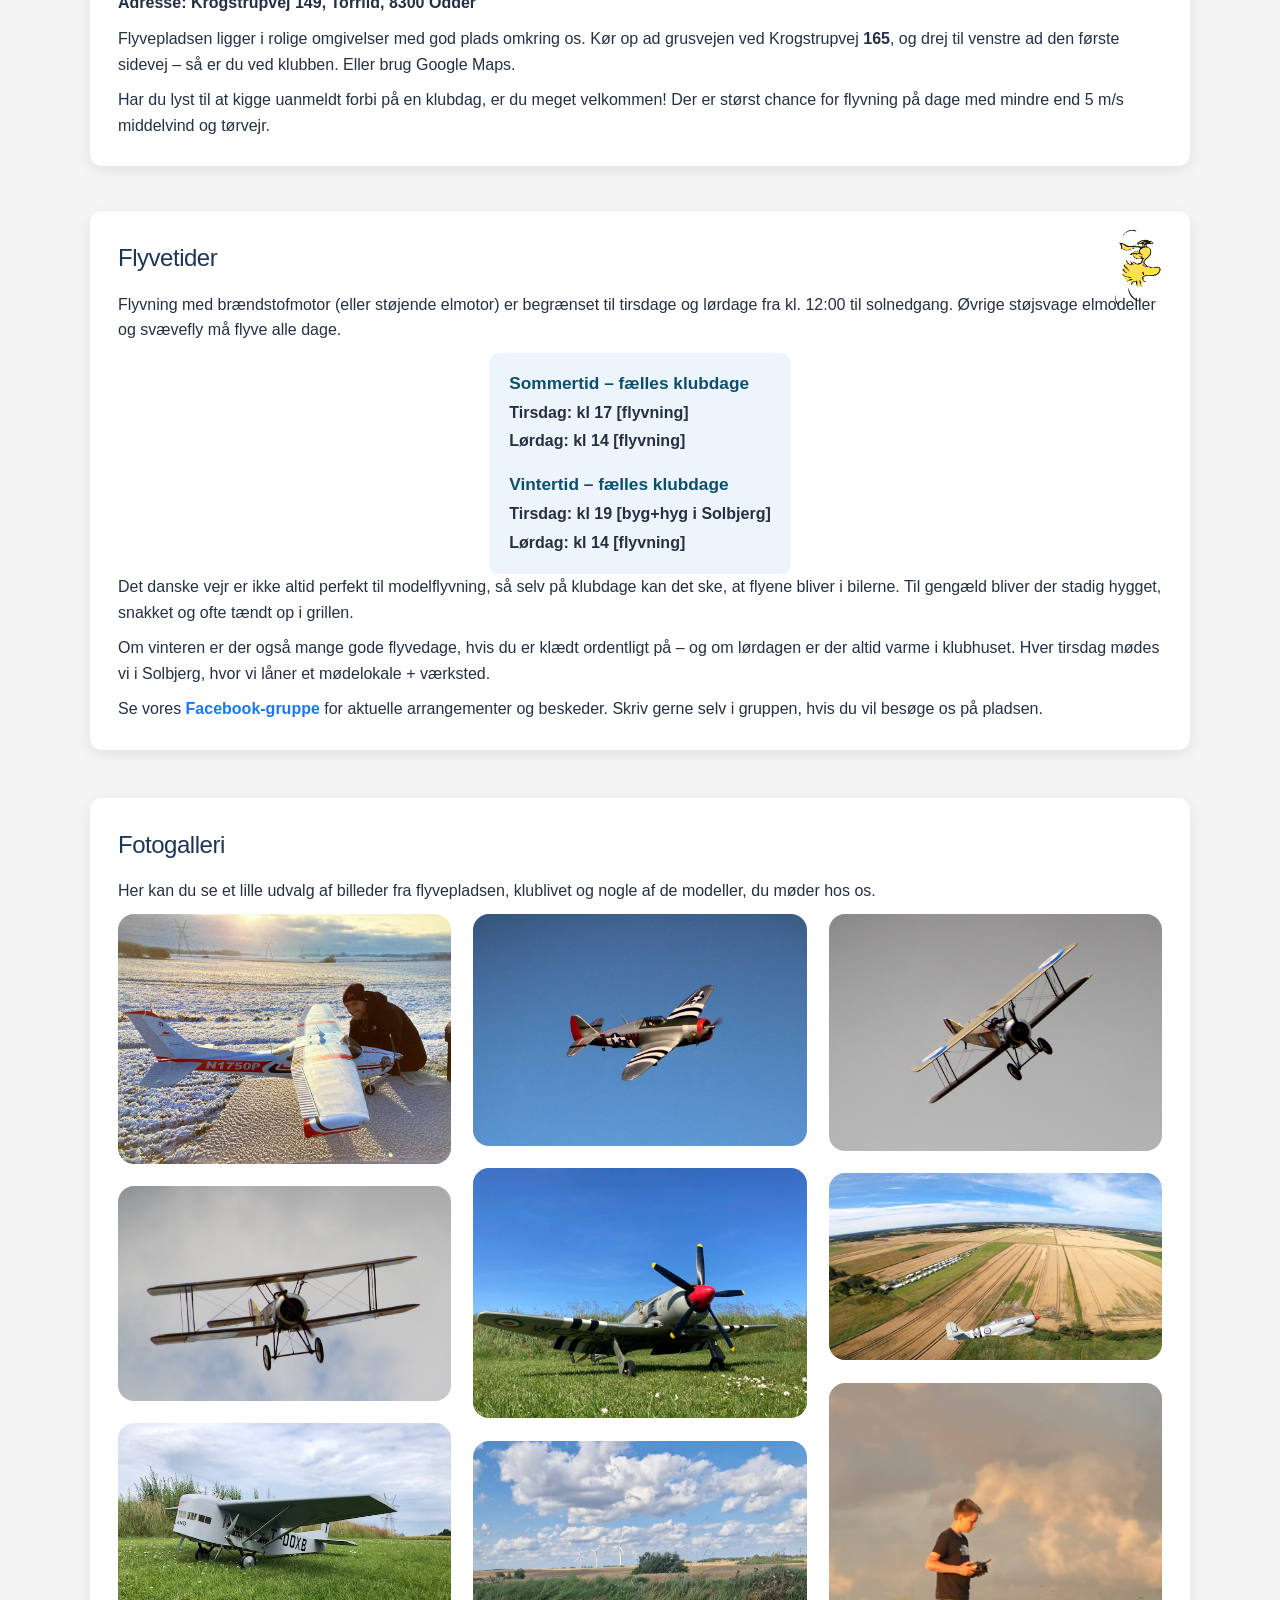
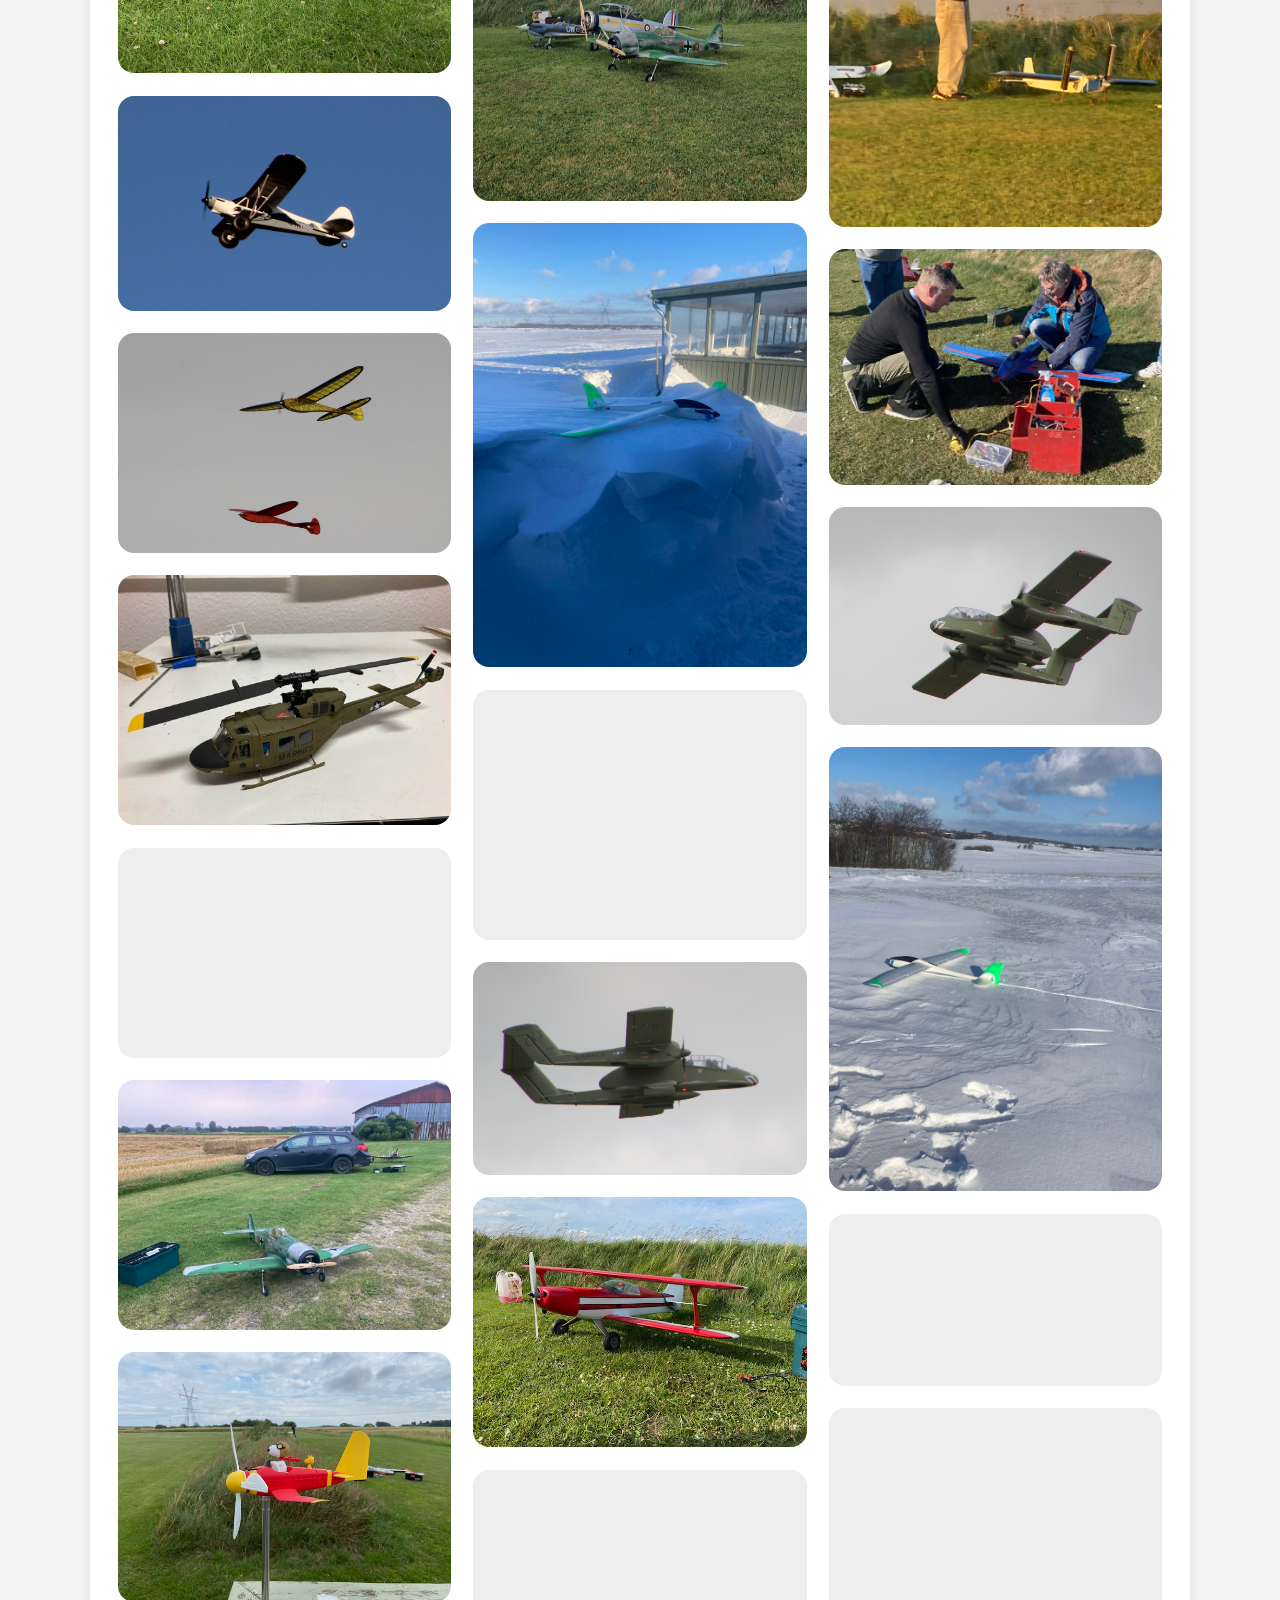
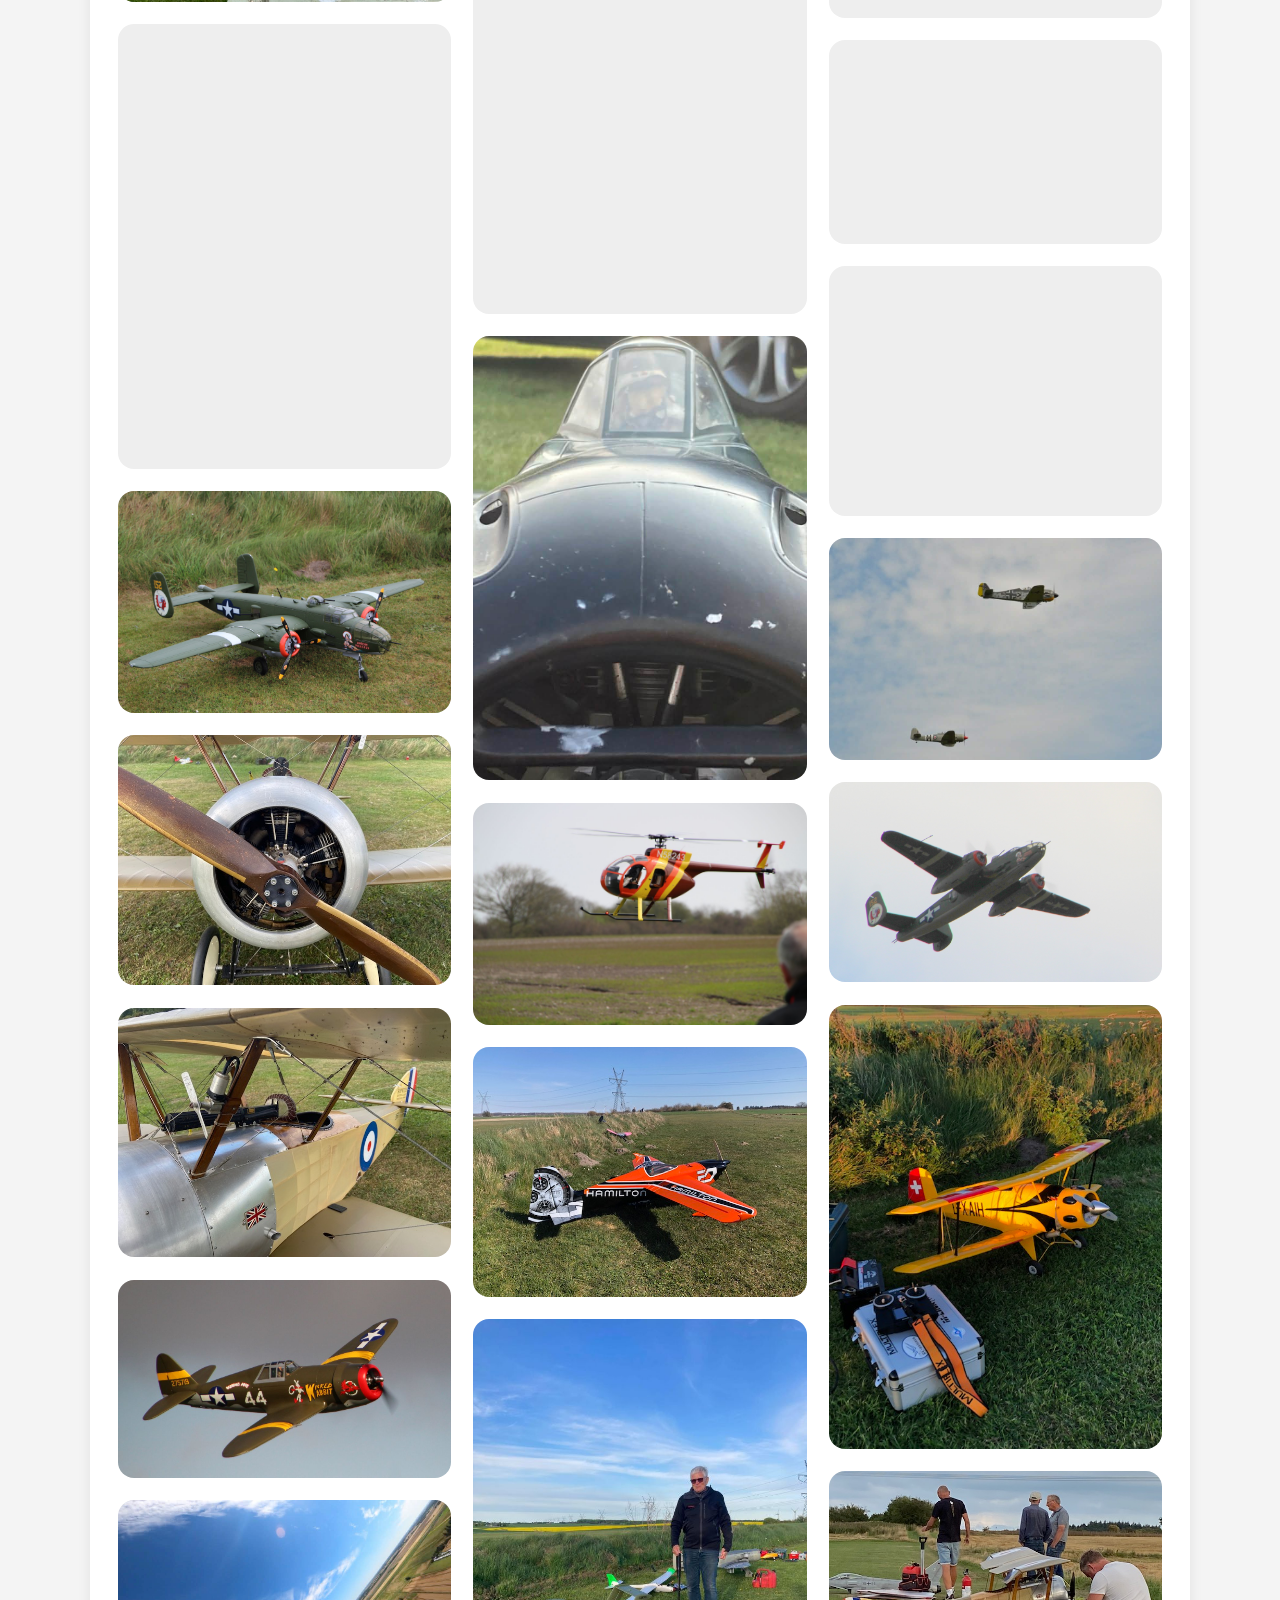
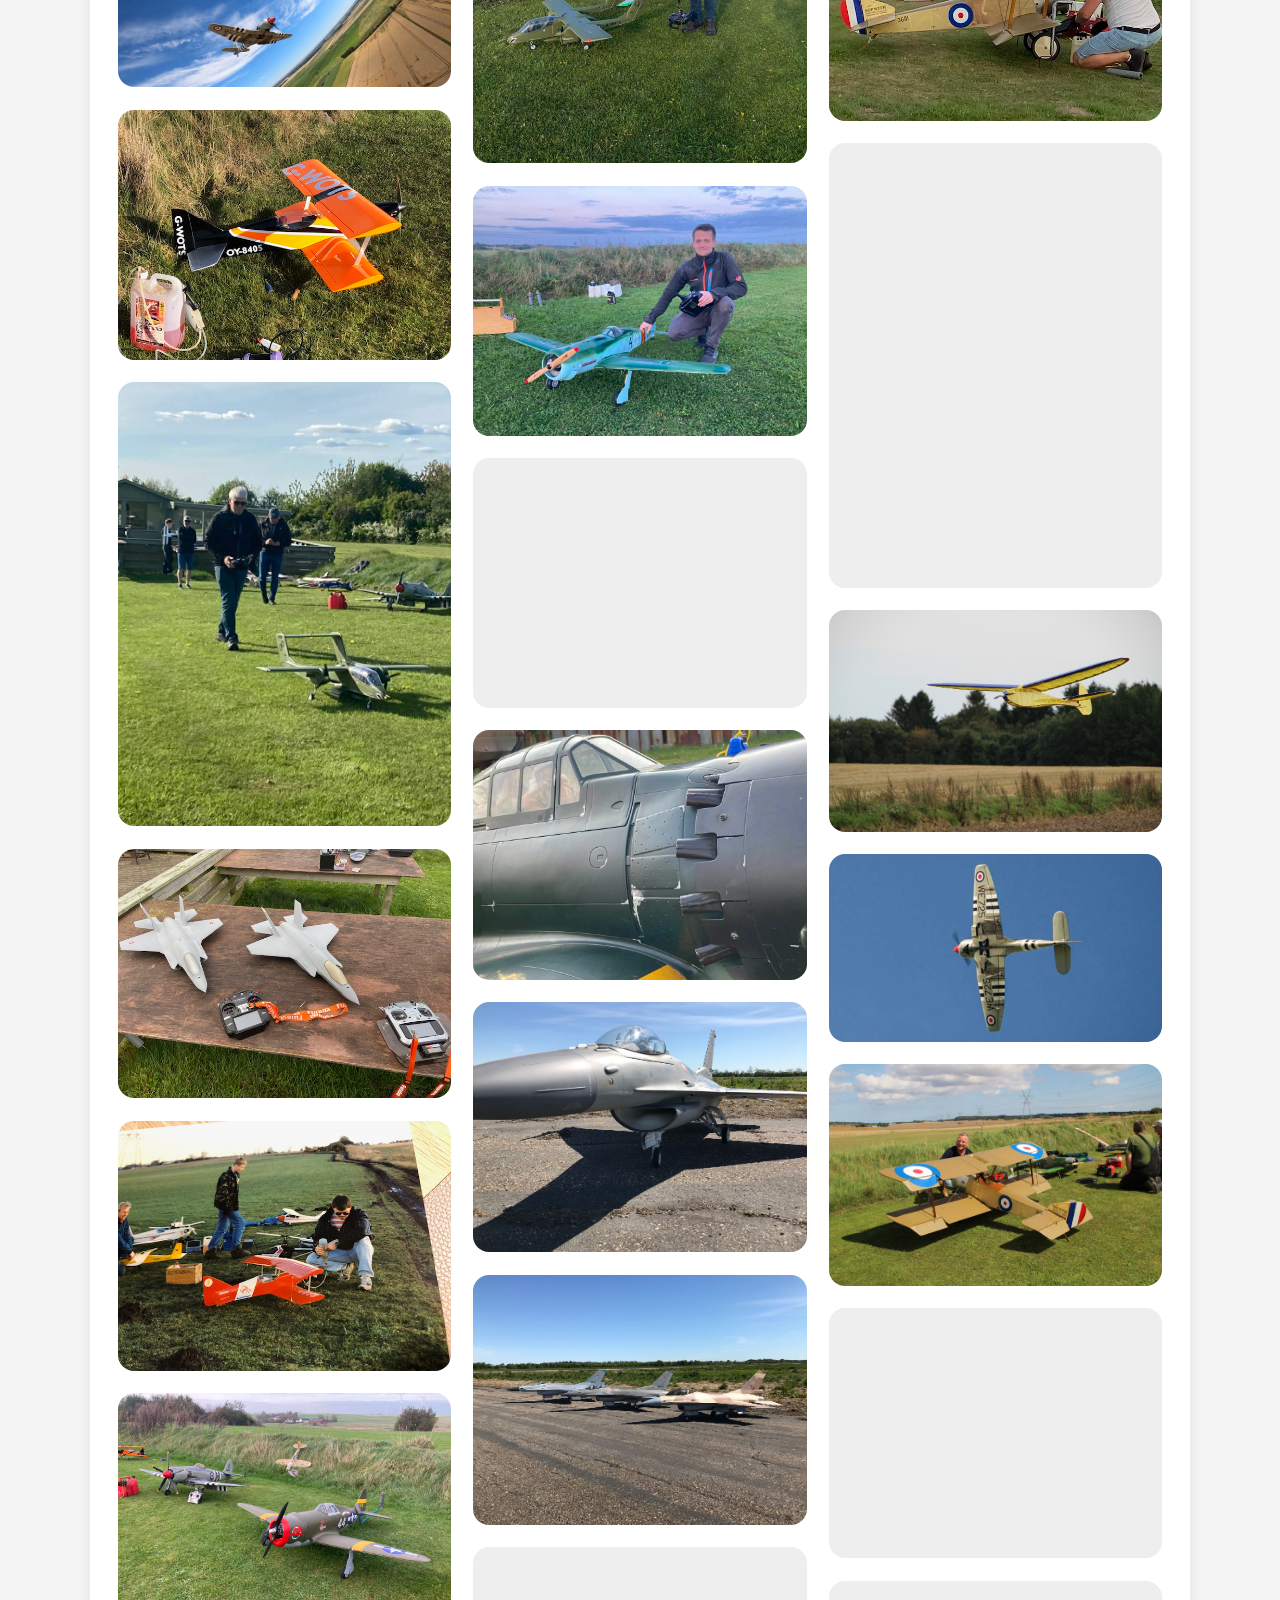
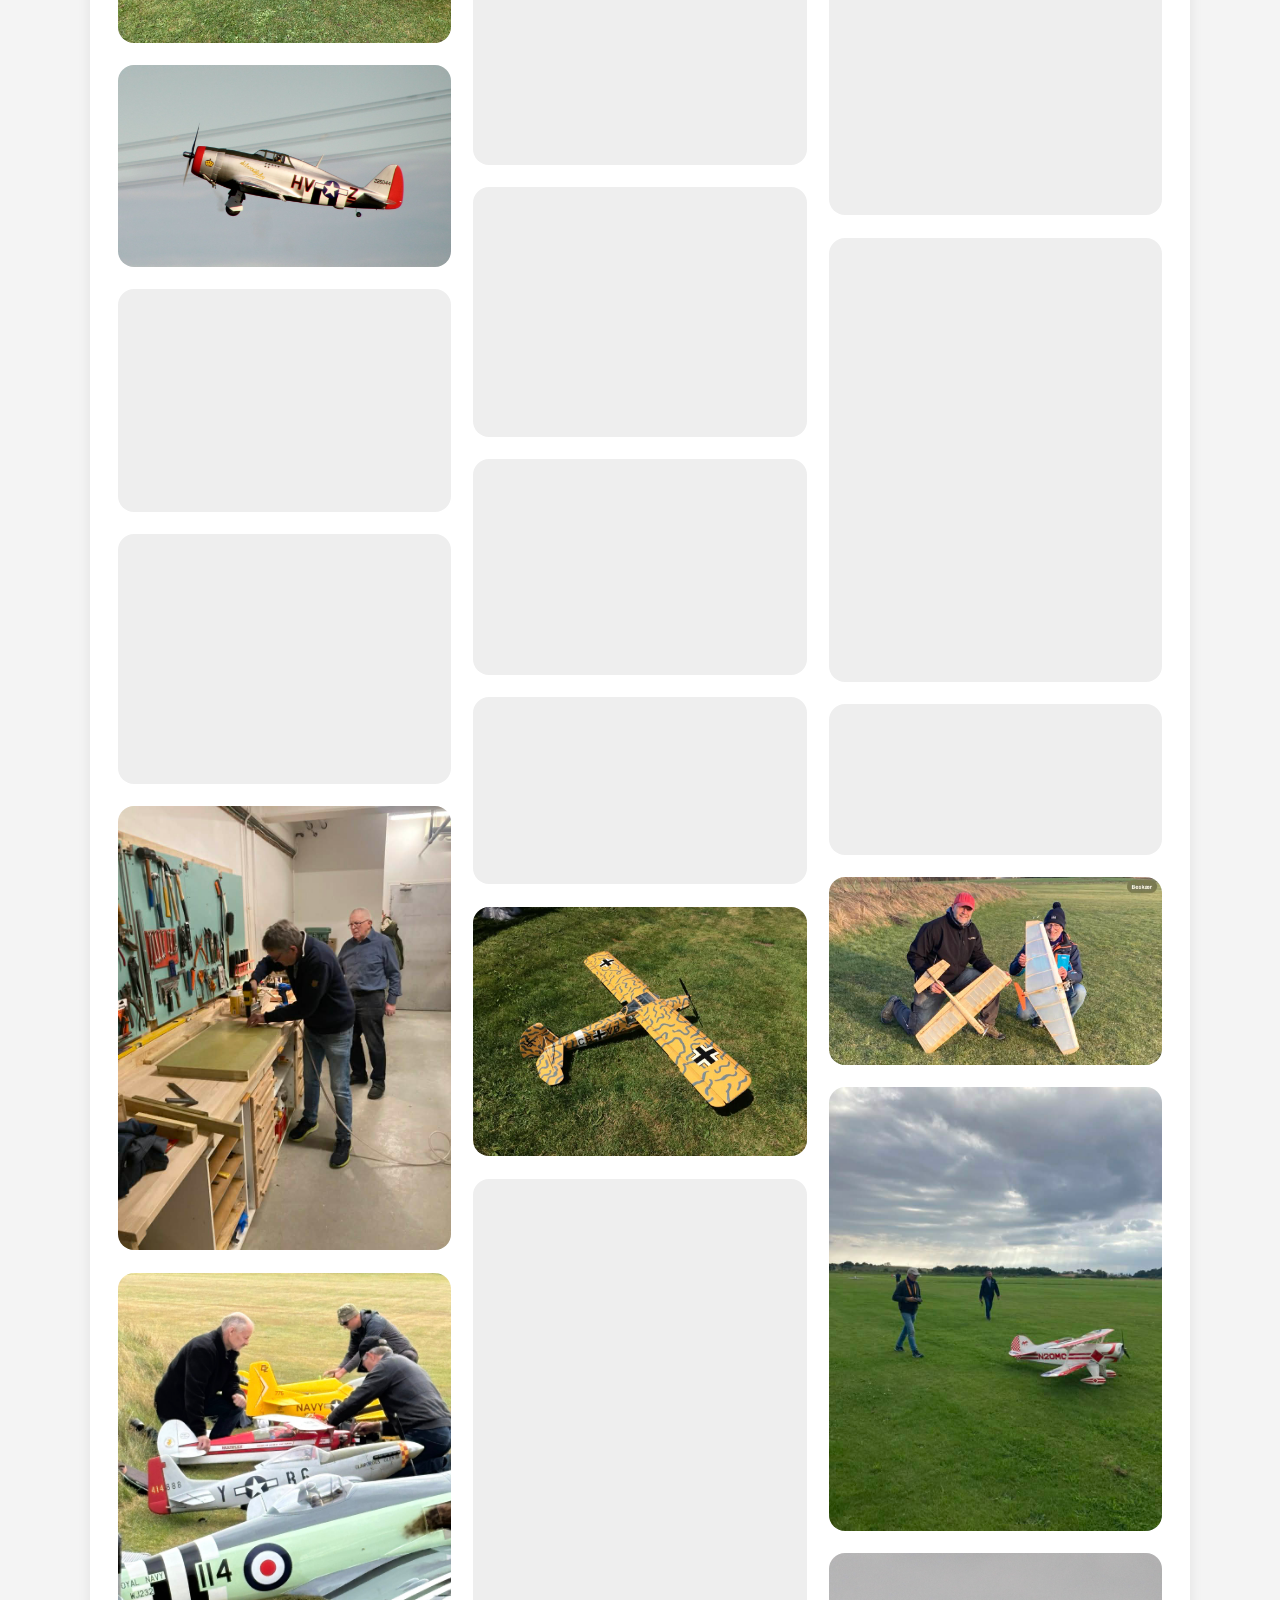
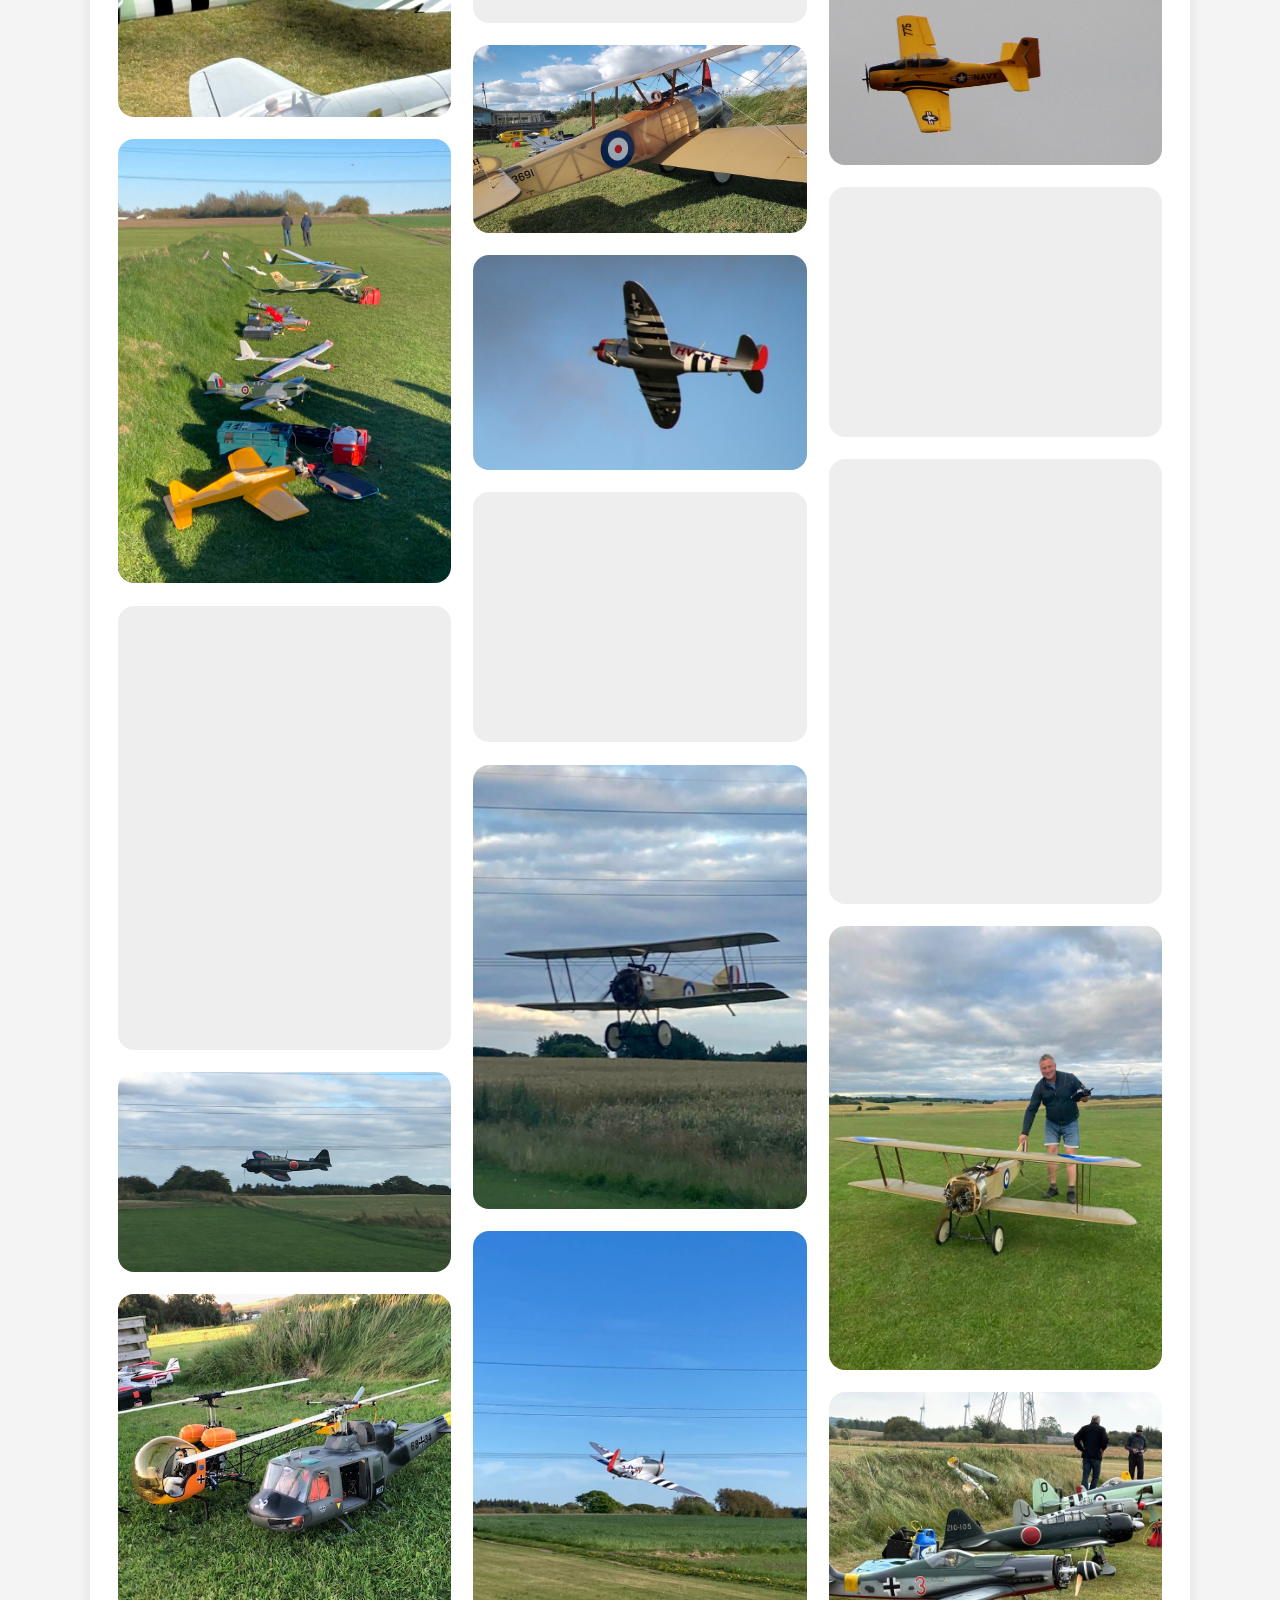
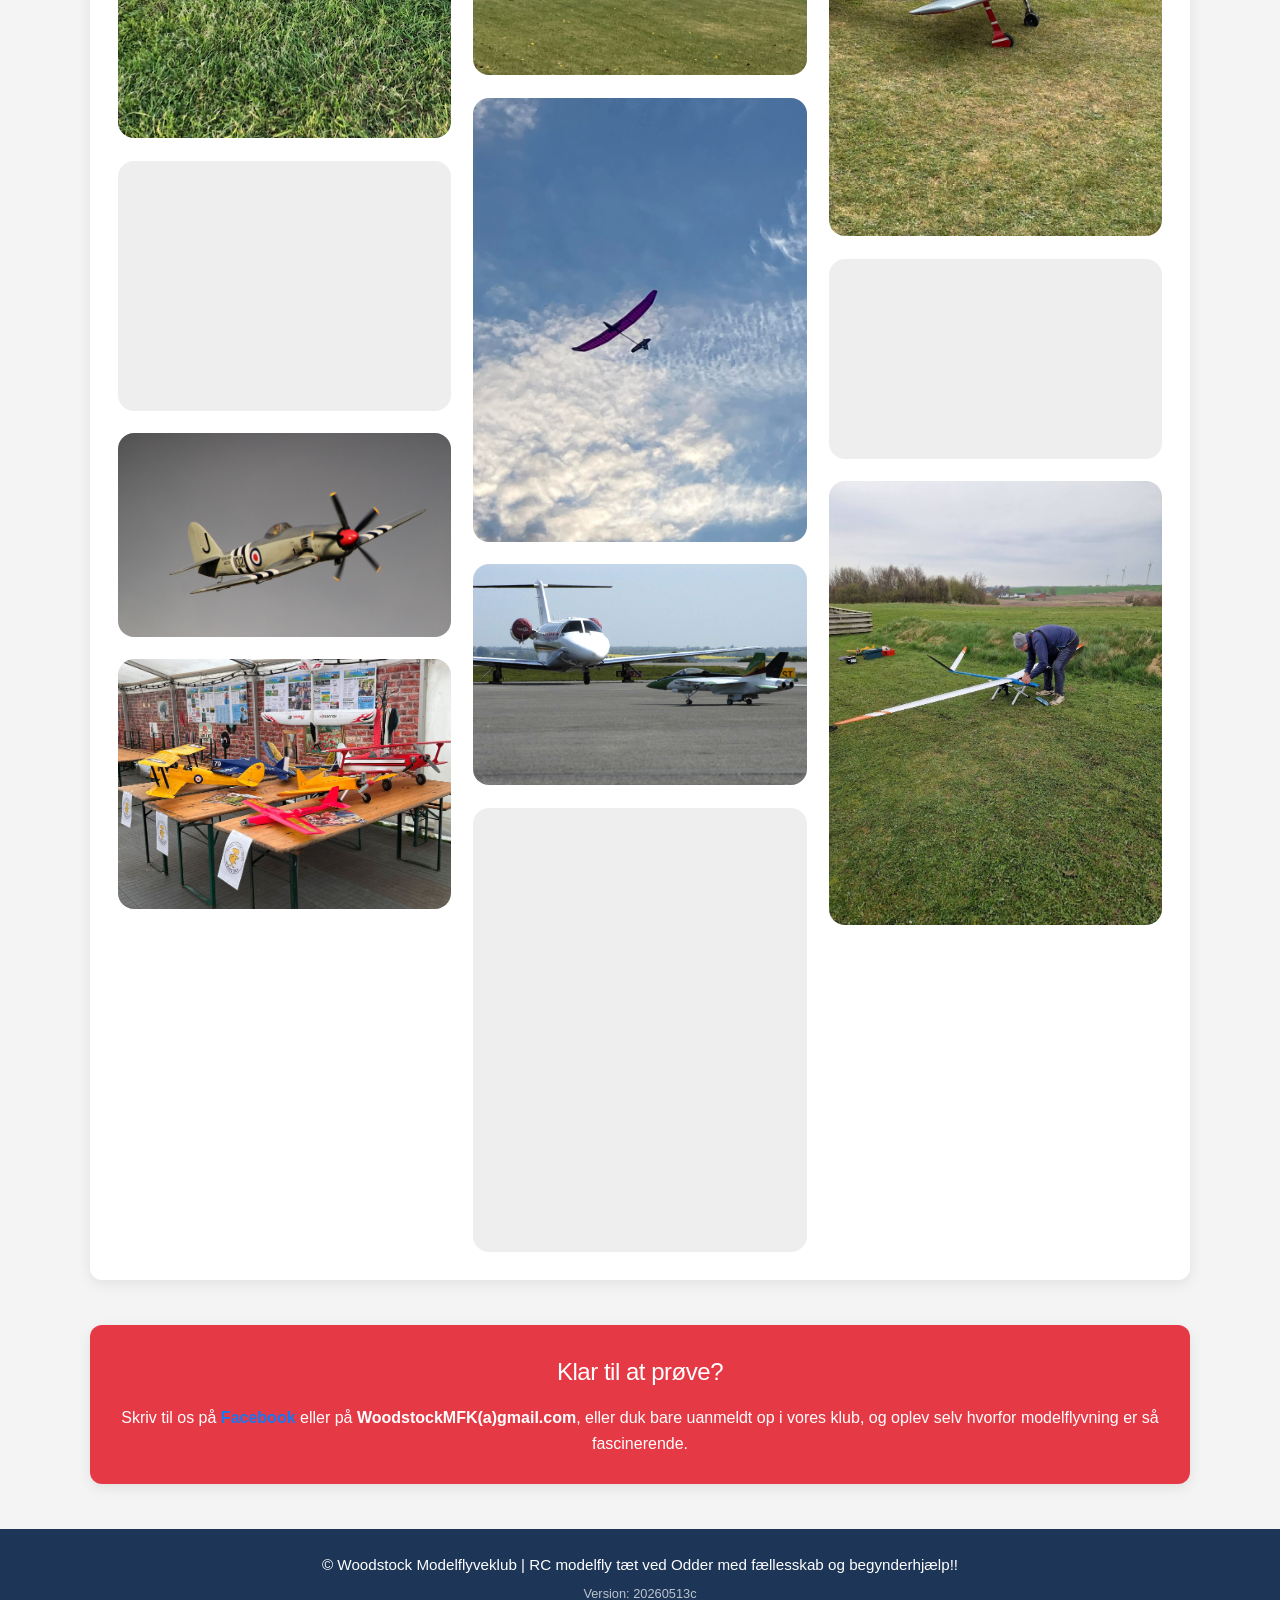
==== commit 893309a2: "oprydning" ====
--- a/index.html
+++ b/index.html
@@ -8,7 +8,7 @@
             Prøv fjernstyrede modelfly, få hjælp som begynder, se flyvetider, adresse og billeder fra klubben.">
     <title>Woodstock modelflyveklub</title>
     <link rel="preload" as="image" href="images/Camel-lineup.jpg" fetchpriority="high">
-    <link rel="stylesheet" href="style.css?v=18">
+    <link rel="stylesheet" href="style.css?v=19">
     <link rel="canonical" href="https://www.WoodstockMFK.dk/">
     <script type="application/ld+json">
     {
@@ -49,15 +49,6 @@
         <a href="om-os.html">Om klubben</a>
     </nav>
 
-    <!-- <nav>
-        <a href="#hvorfor">Hvorfor</a>
-        <a href="#hvad">Hvad</a>
-        <a href="#hvordan">Hvordan</a>
-        <a href="#hvor">Hvor</a>
-        <a href="#hvornår">Hvornår</a>
-        <a href="#galleri">Galleri</a>
-        <a href="om-os.html">Om os</a>
-    </nav> -->
 
     <main class="container">
         <section id="hvorfor" class="icon-section">
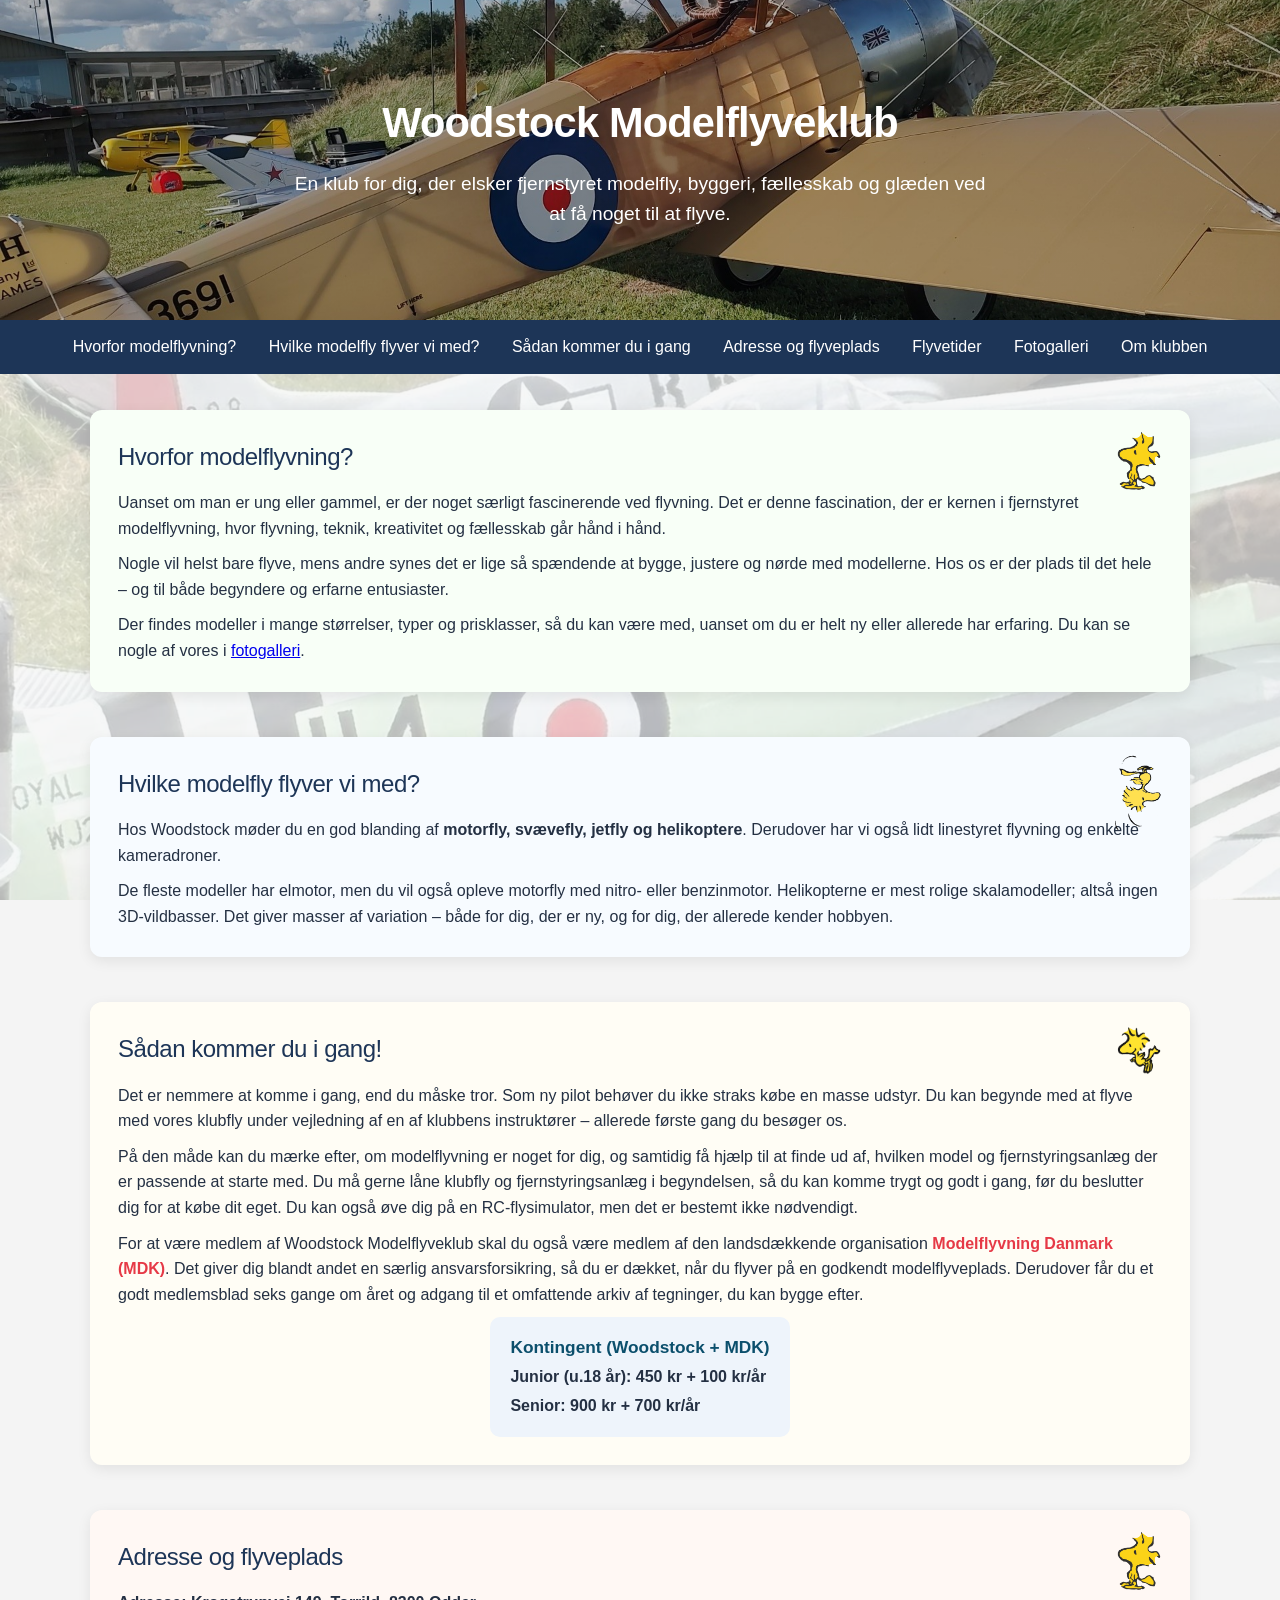
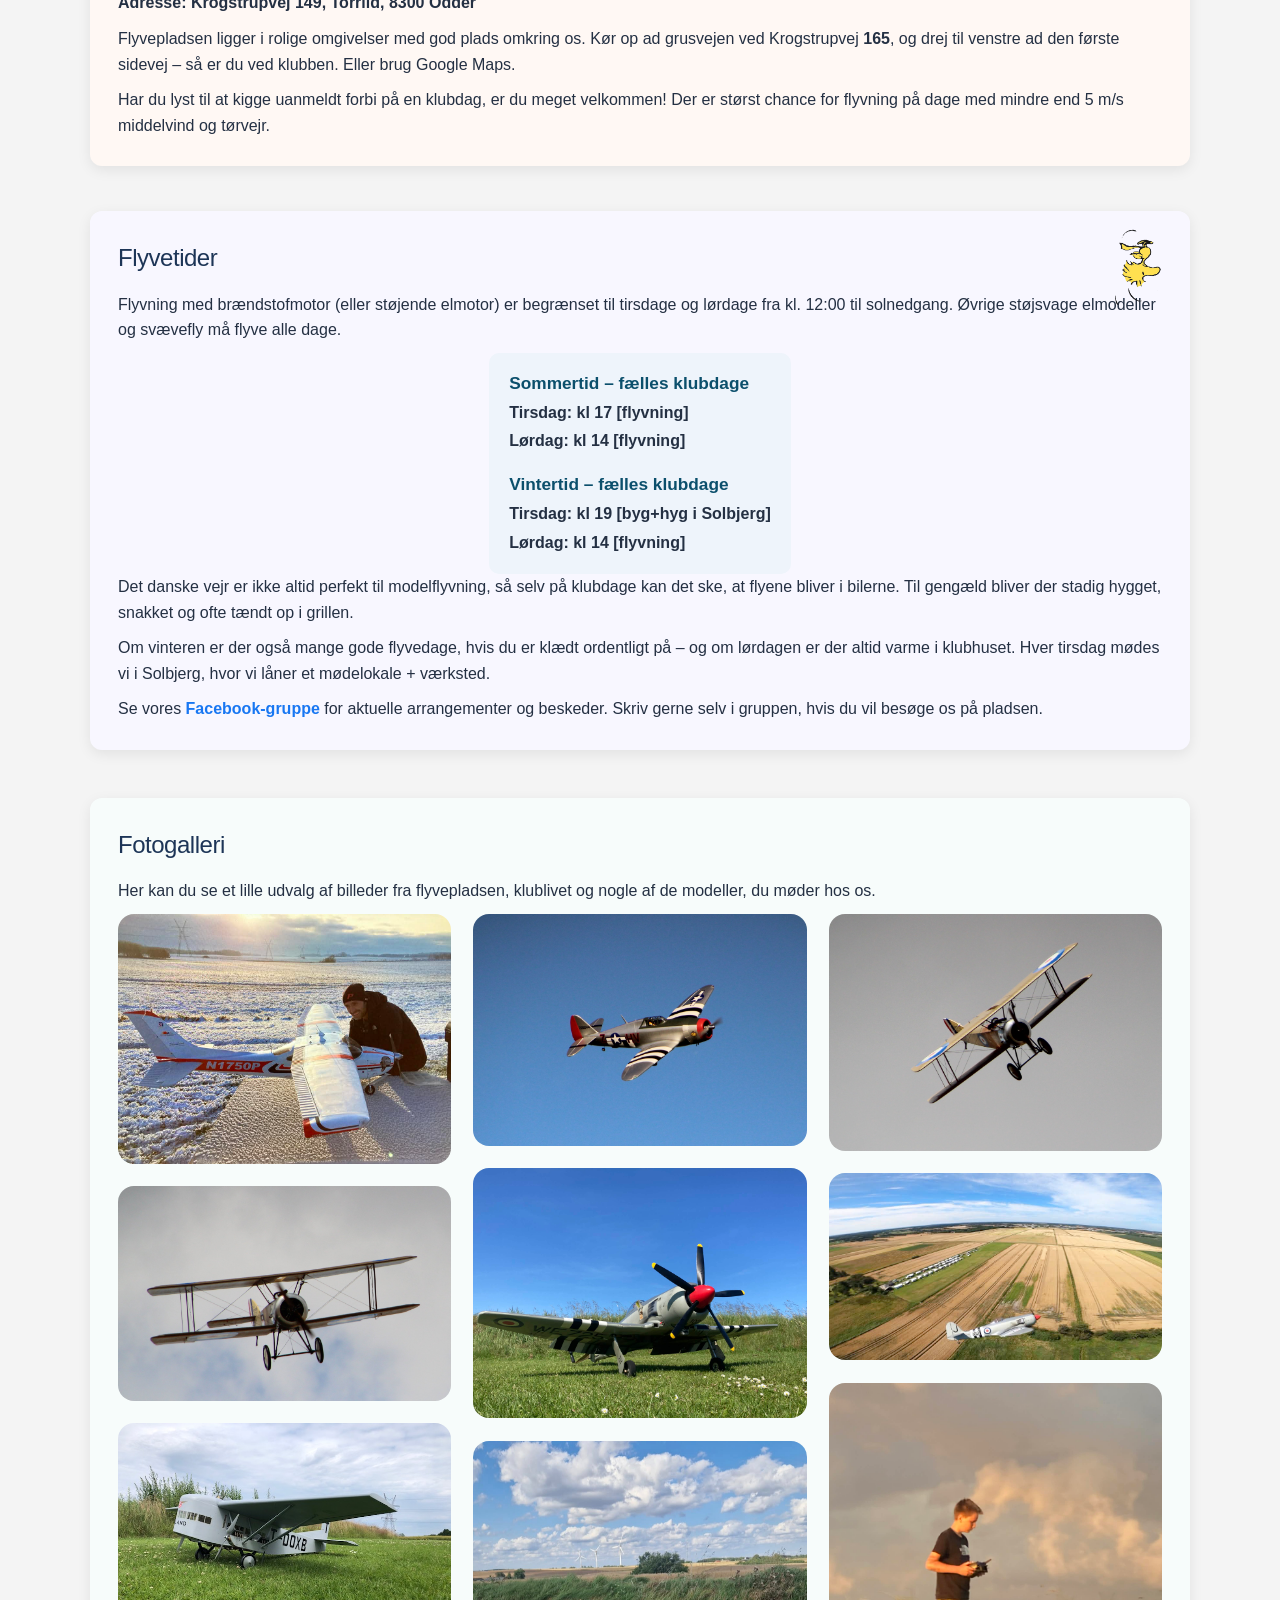
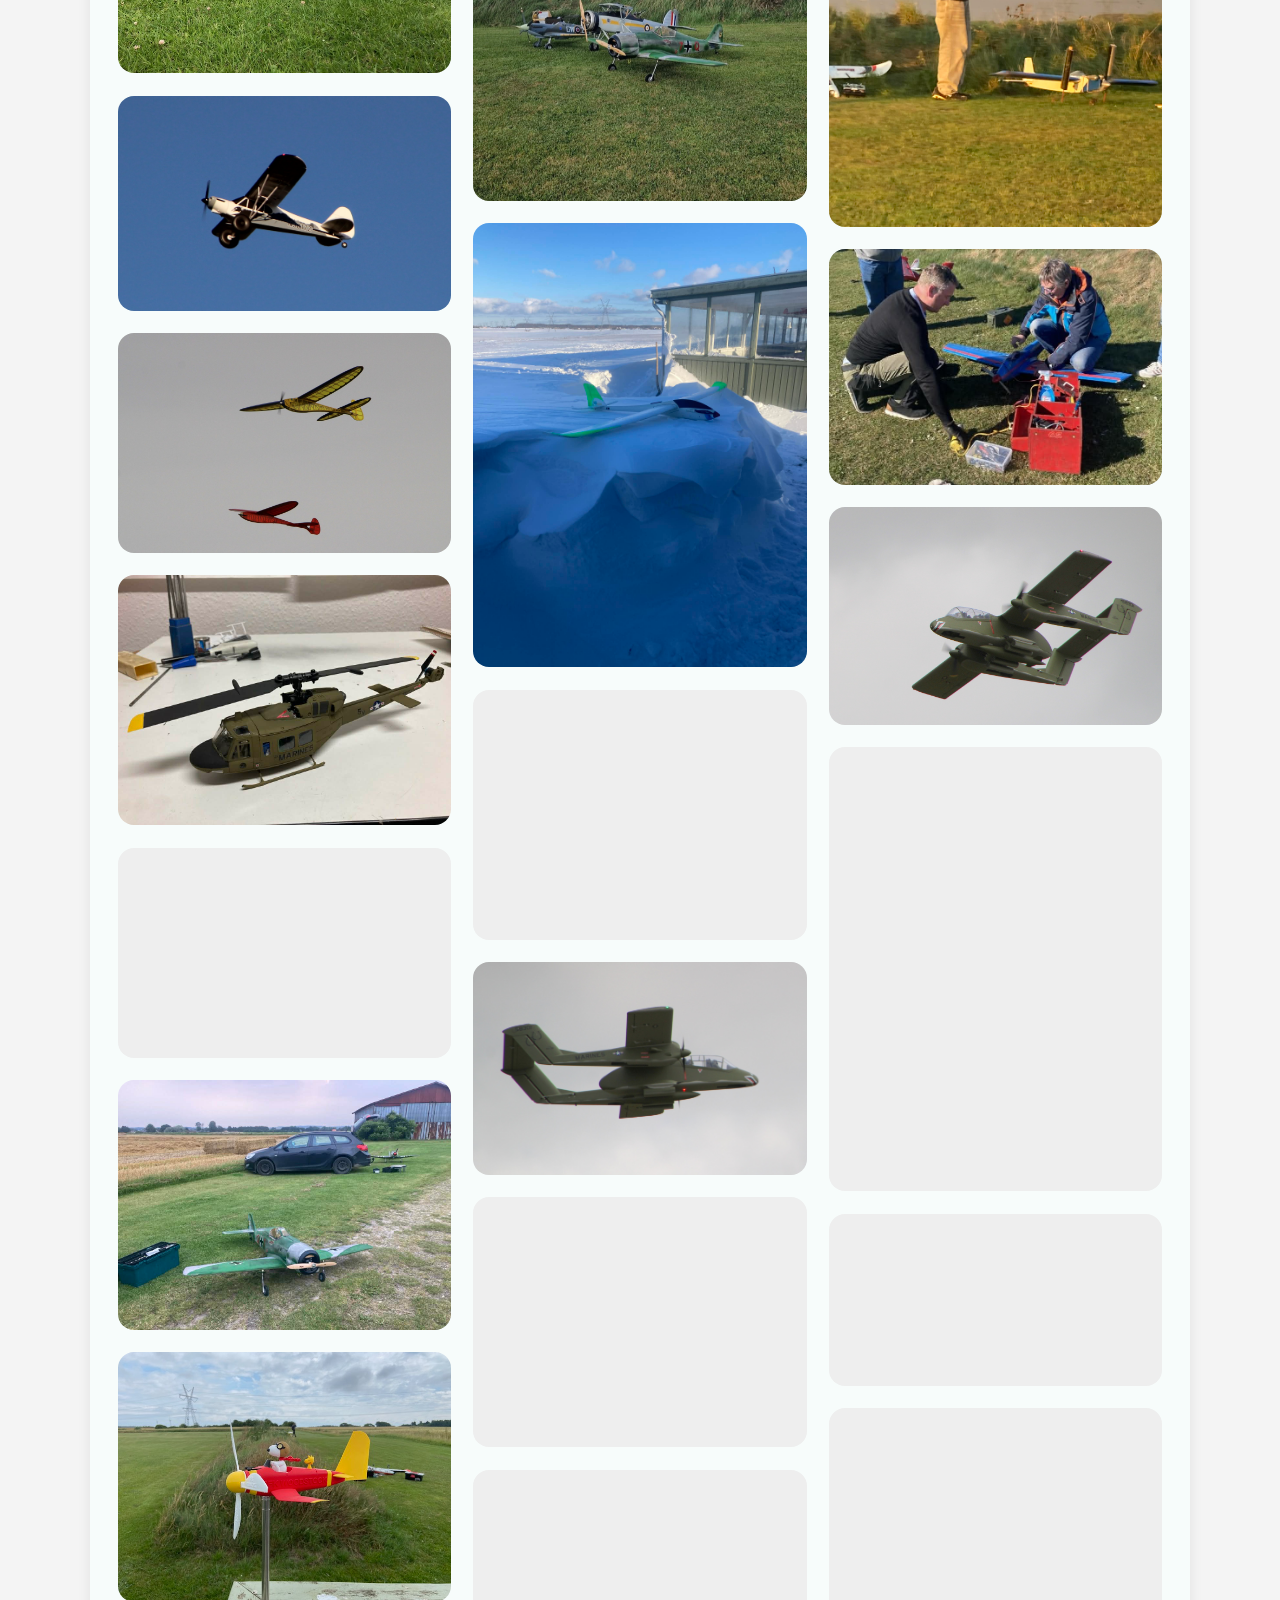
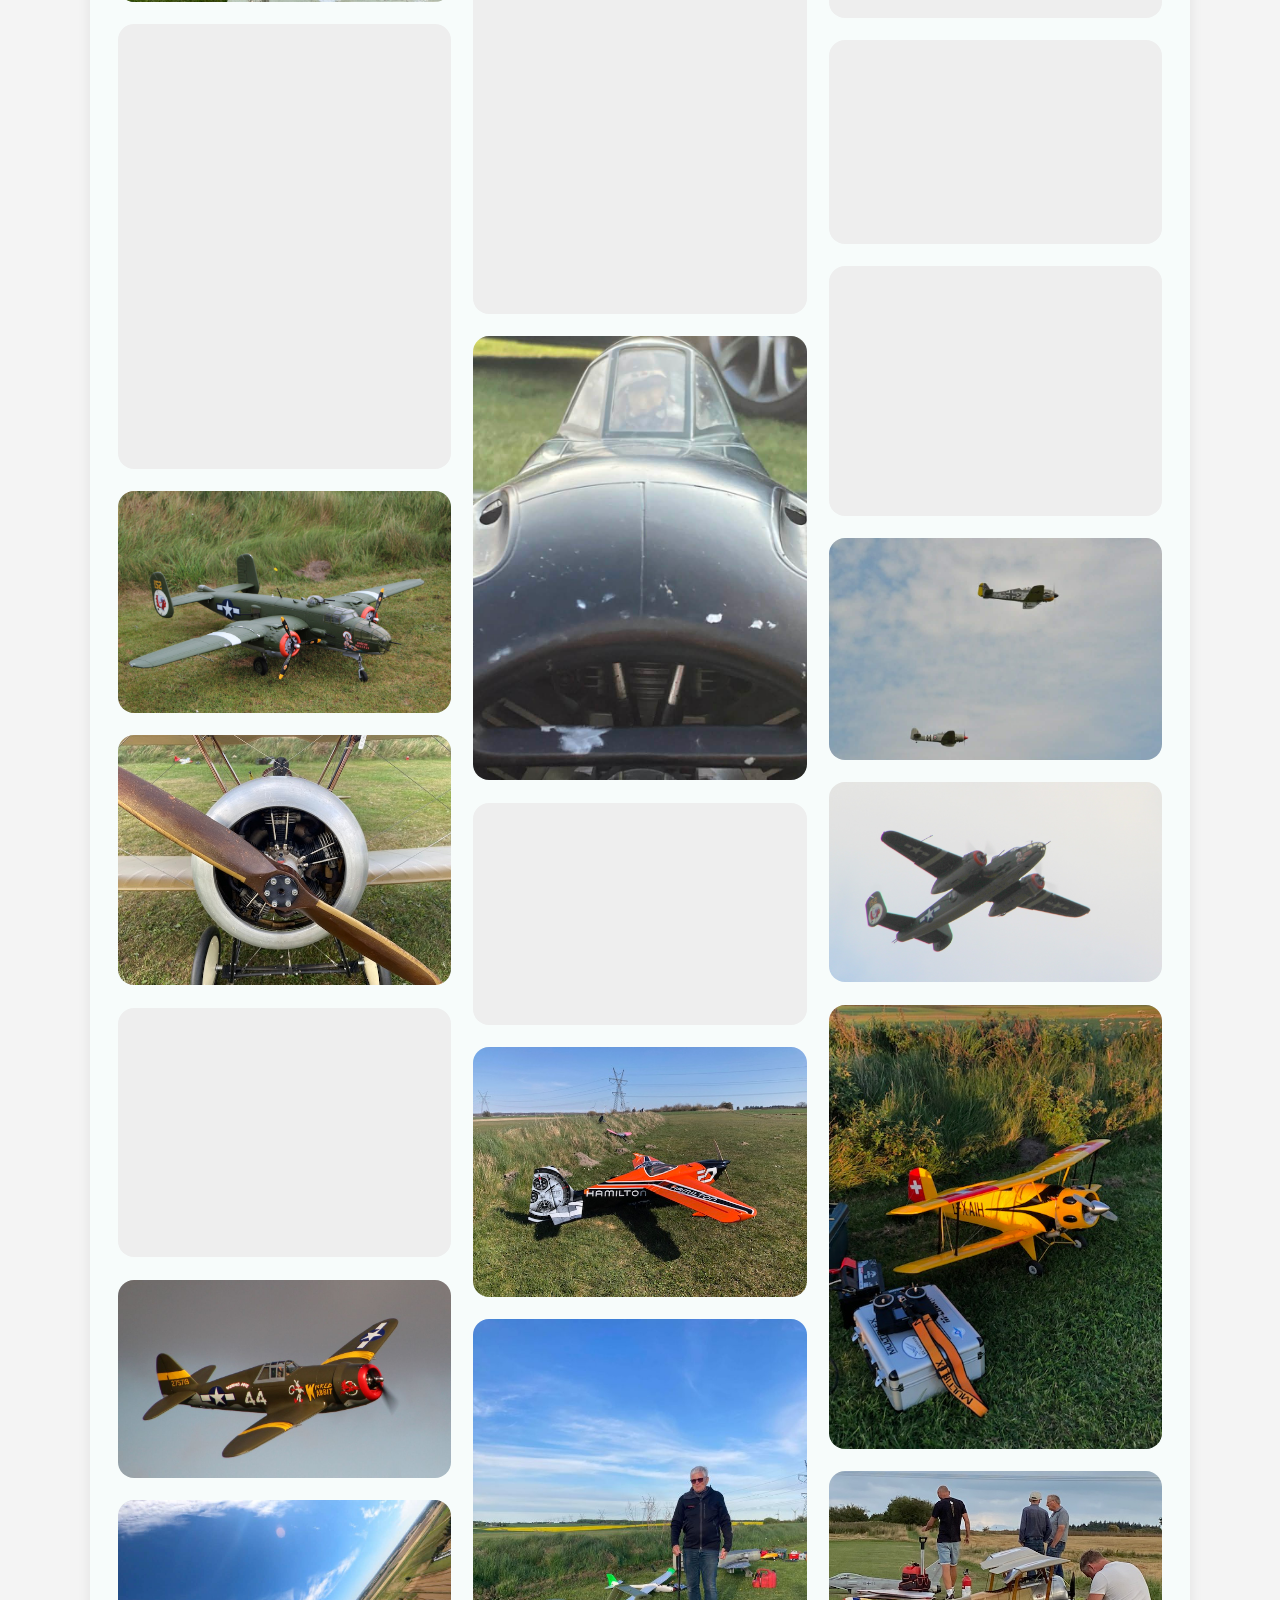
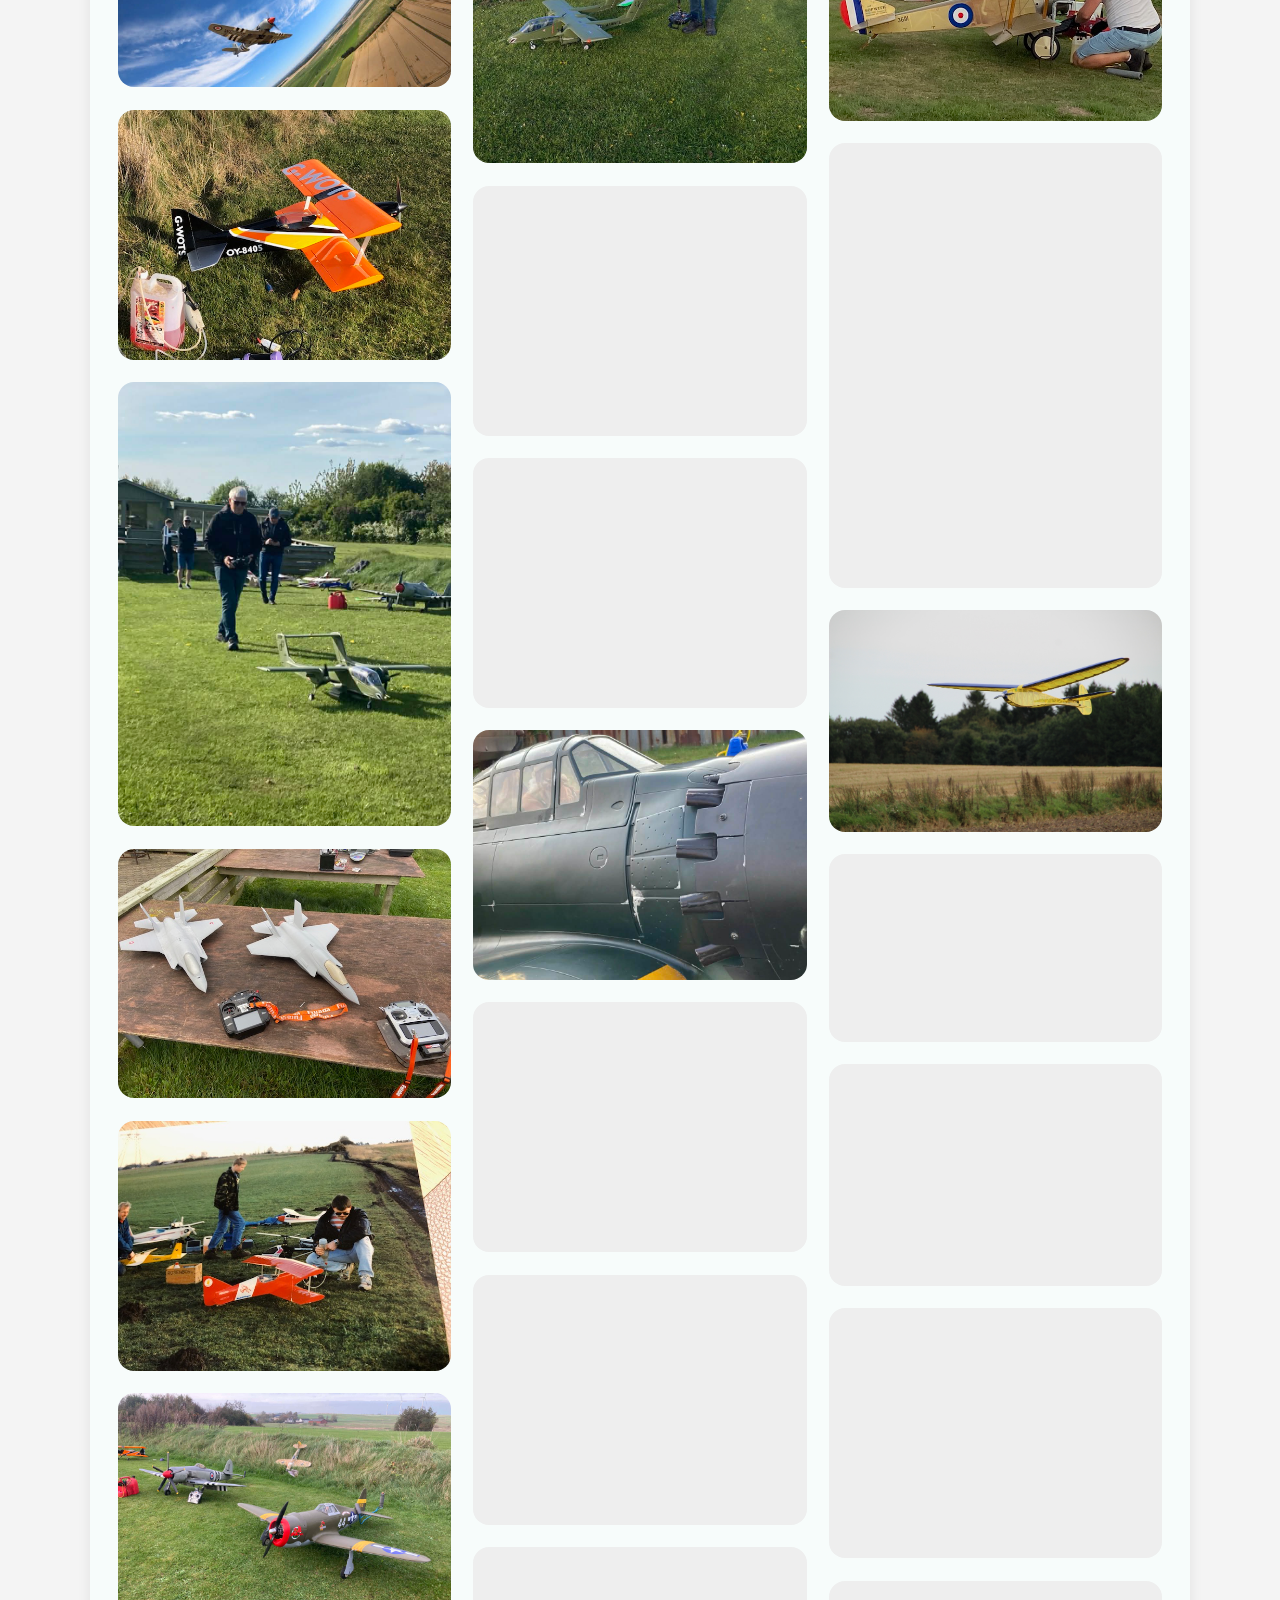
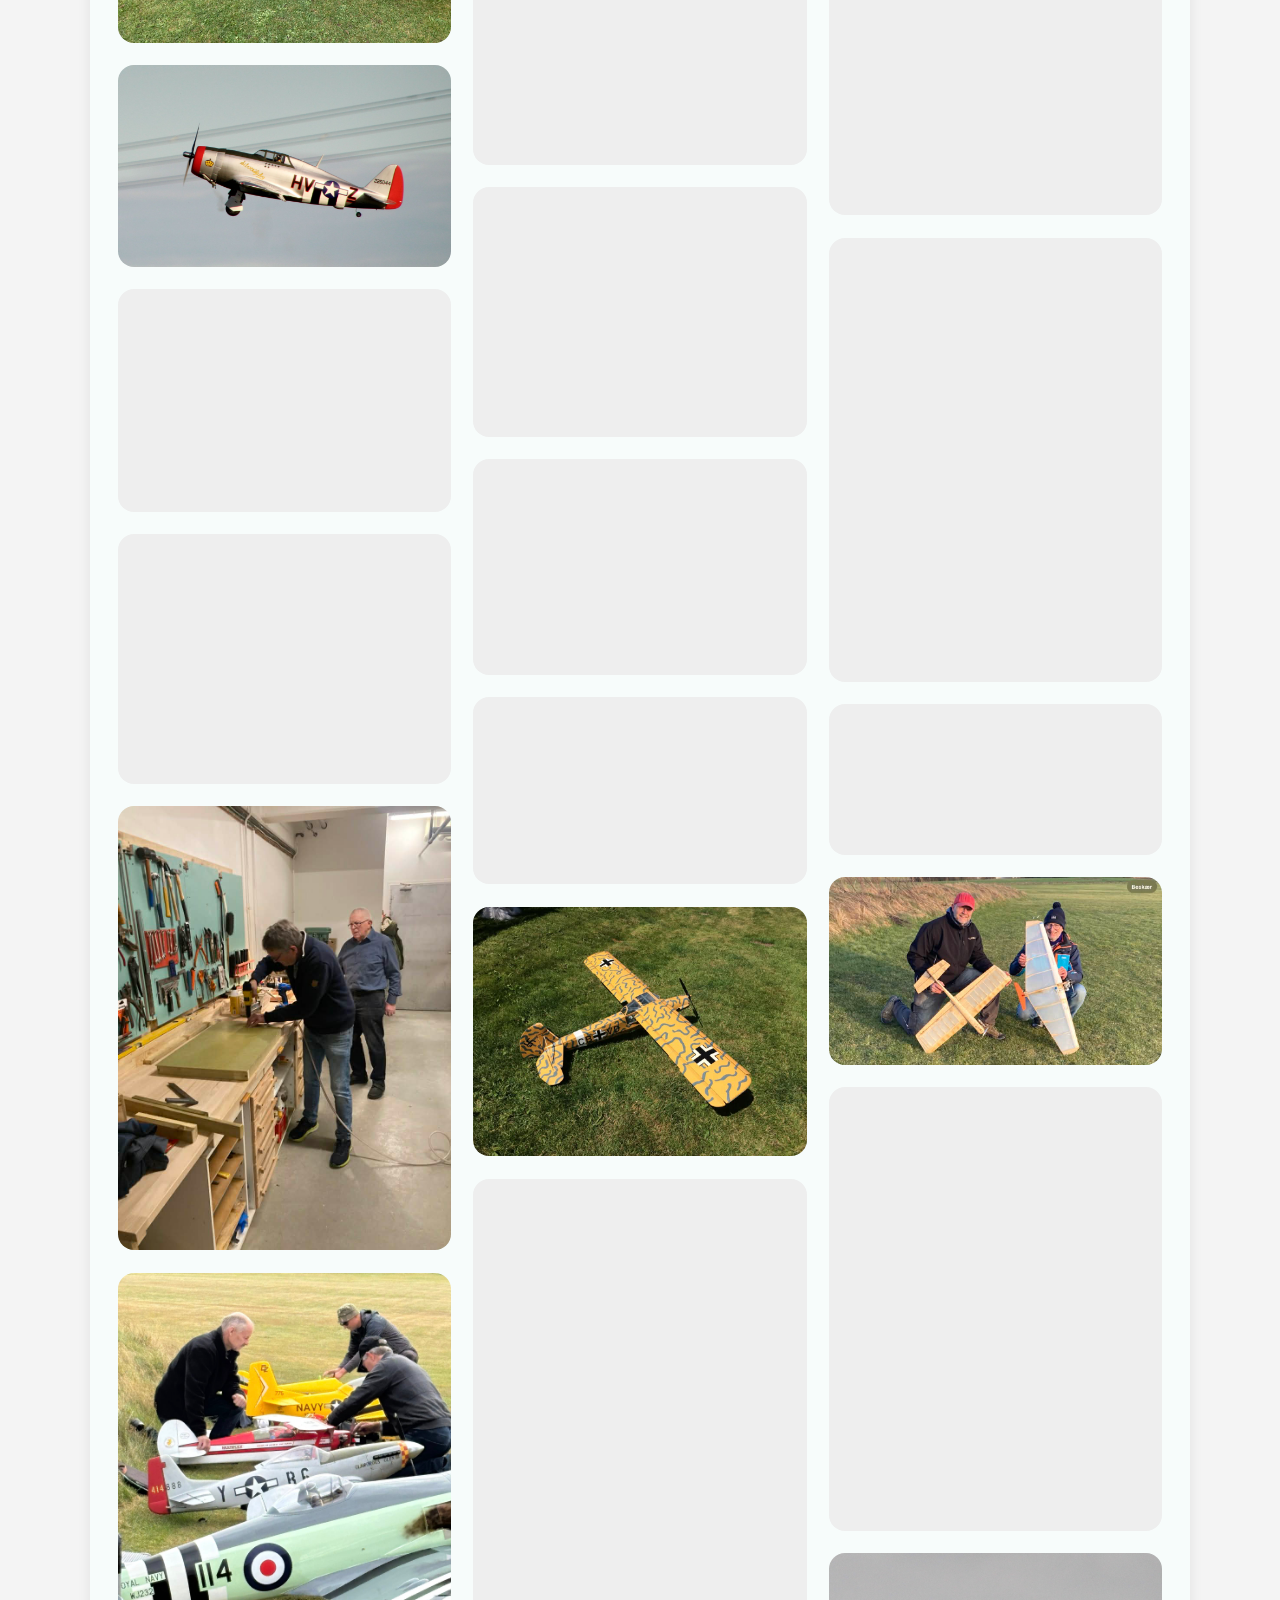
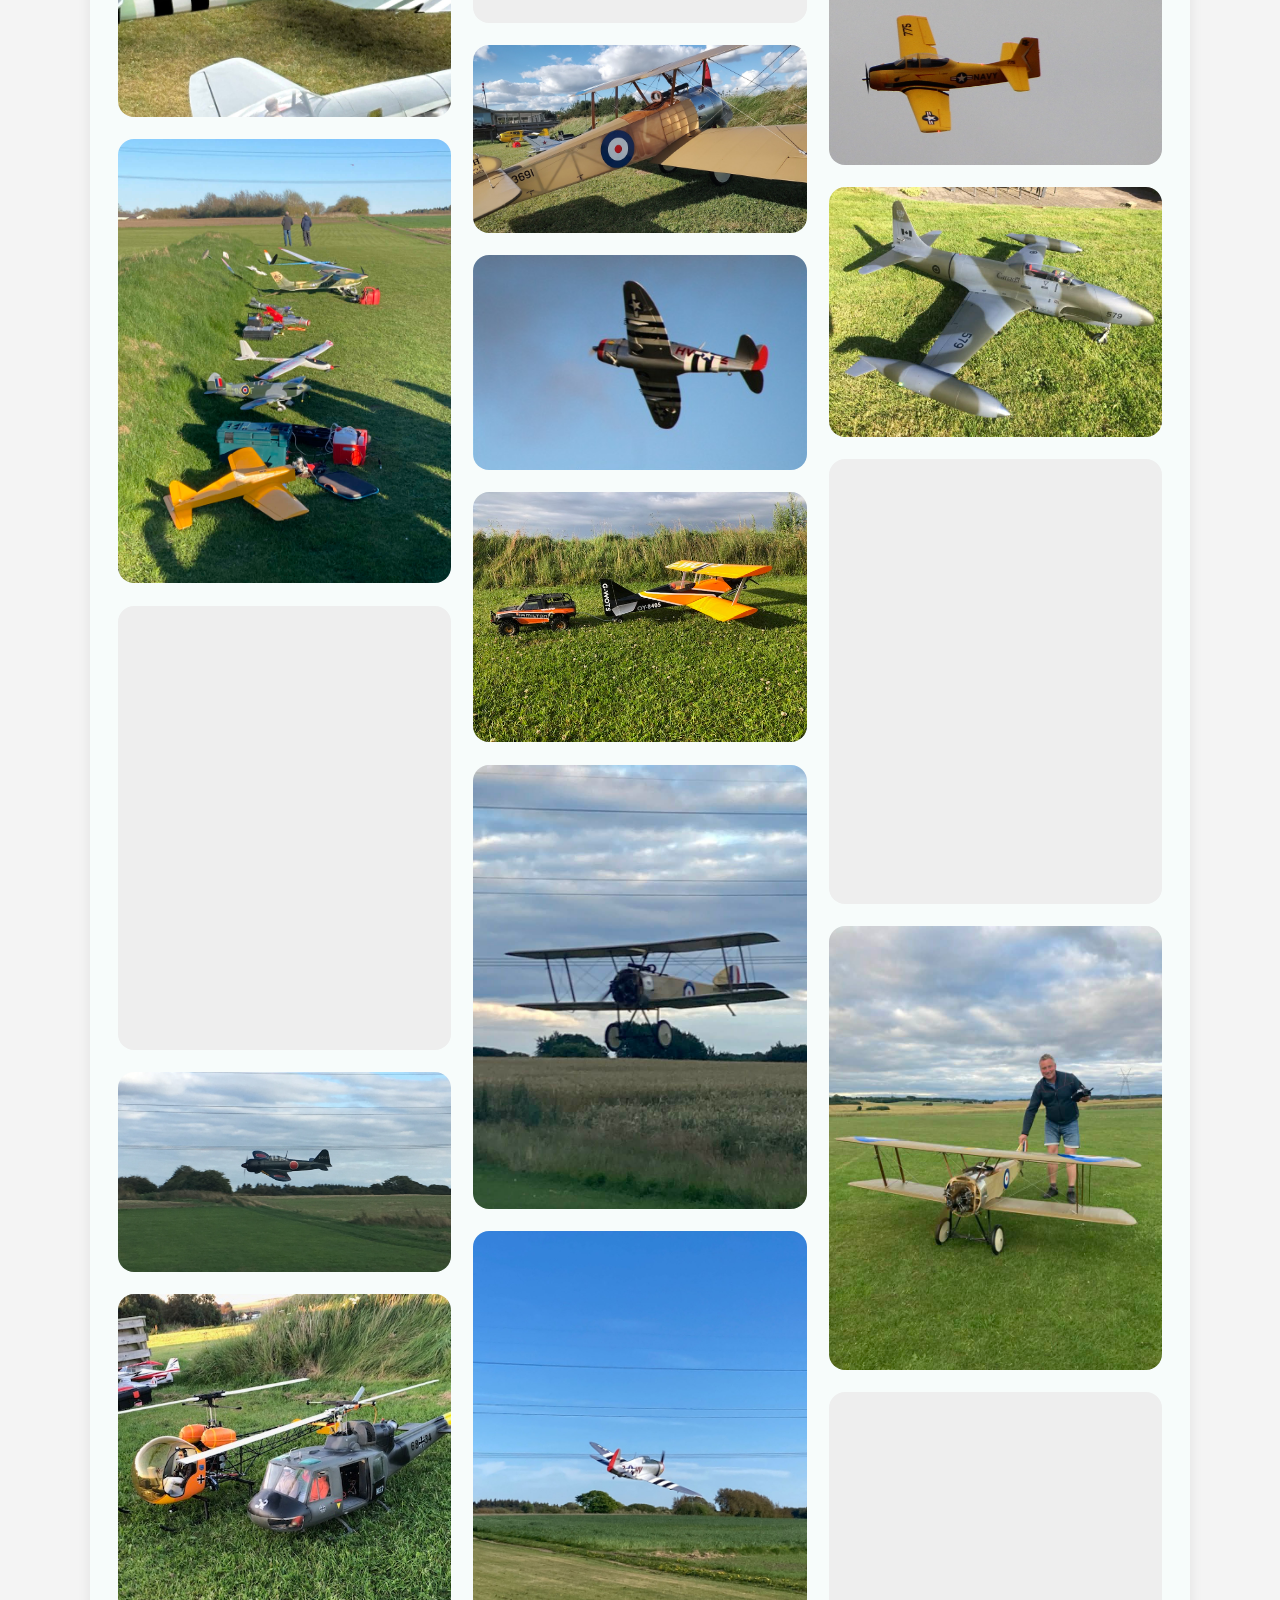
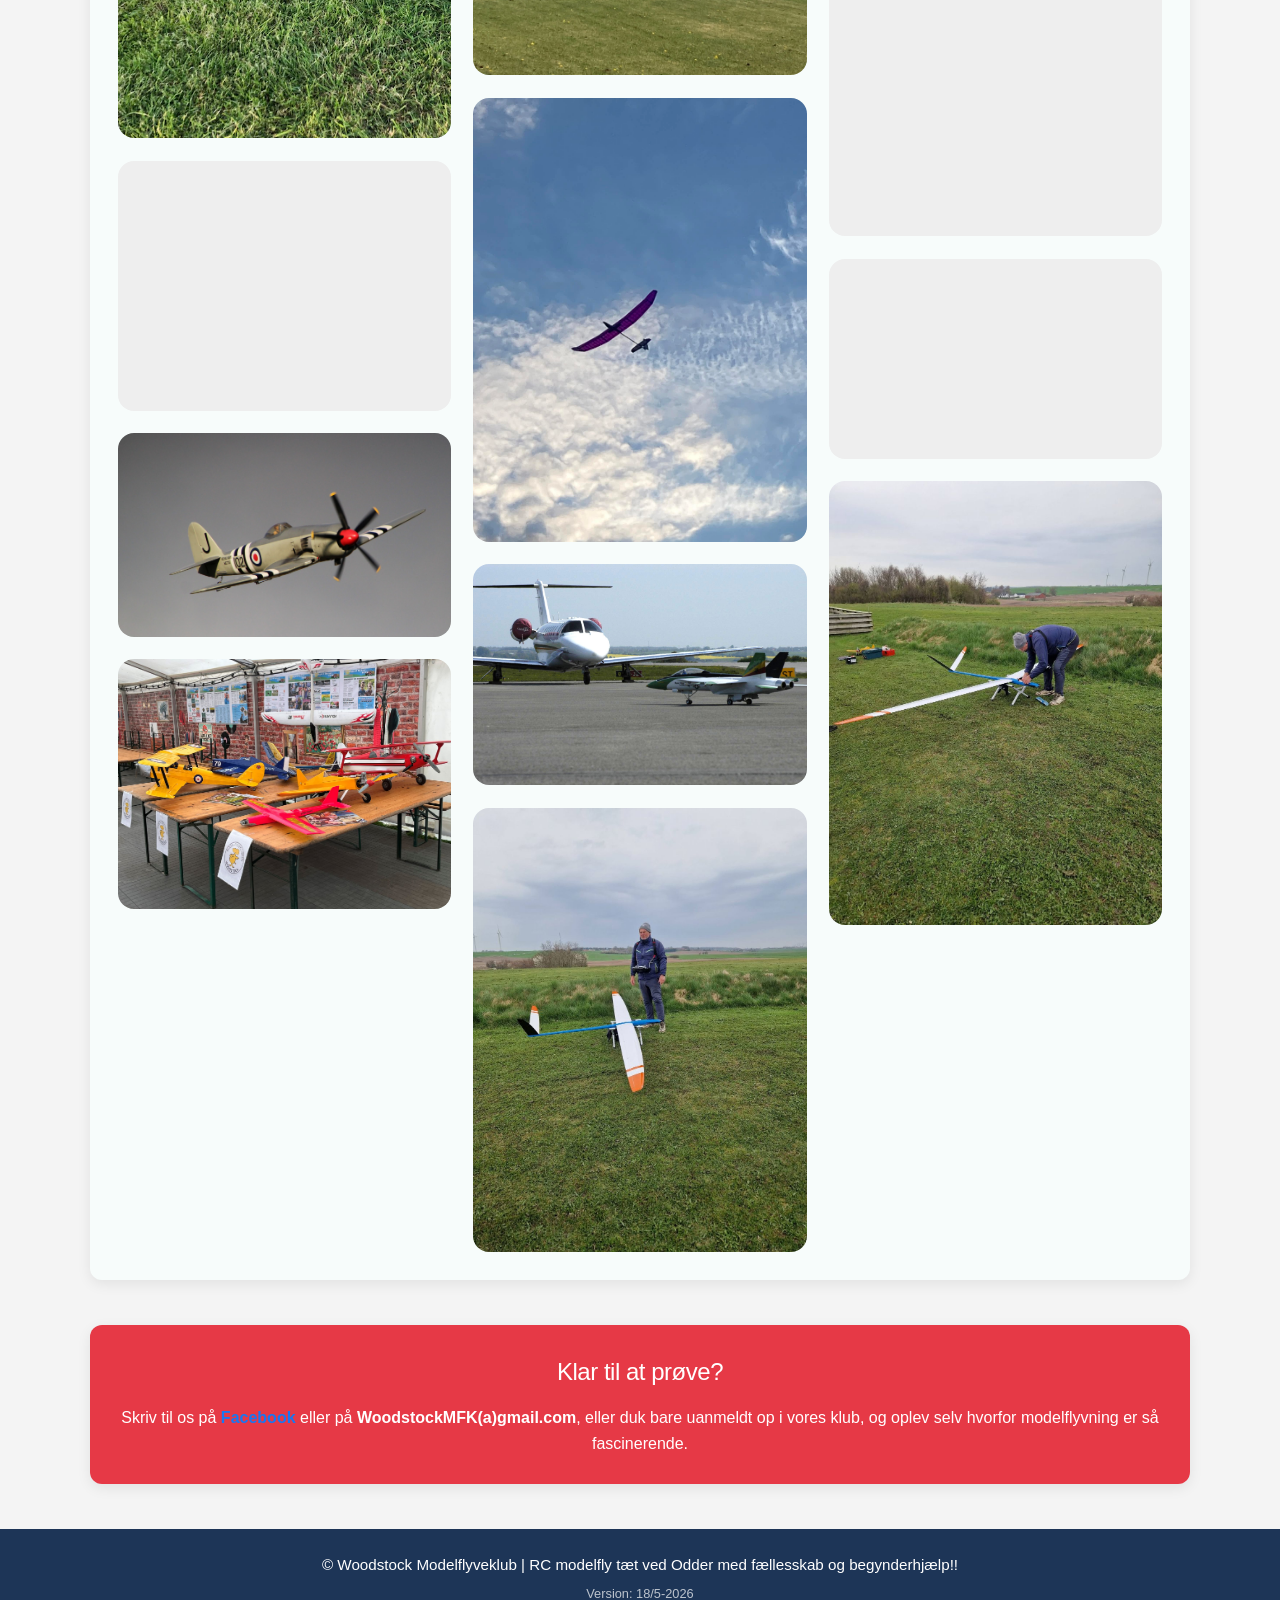
==== commit 9d3a790d: "baggrundsfarver" ====
--- a/index.html
+++ b/index.html
@@ -8,7 +8,7 @@
             Prøv fjernstyrede modelfly, få hjælp som begynder, se flyvetider, adresse og billeder fra klubben.">
     <title>Woodstock modelflyveklub</title>
     <link rel="preload" as="image" href="images/Camel-lineup.jpg" fetchpriority="high">
-    <link rel="stylesheet" href="style.css?v=19">
+    <link rel="stylesheet" href="style.css?v=22">
     <link rel="canonical" href="https://www.WoodstockMFK.dk/">
     <script type="application/ld+json">
     {
@@ -214,7 +214,7 @@
     <script>
         const imageCount = 94;
         const gallery = document.getElementById('gallery');
-        const siteVersion = "20260513c";
+        const siteVersion = "18/5-2026";
         const fragment = document.createDocumentFragment();
 
         const lightbox = document.getElementById('lightbox');
--- a/style.css
+++ b/style.css
@@ -142,6 +142,87 @@
     box-shadow: 0 4px 14px rgba(0, 0, 0, 0.08);
 }
 
+/* ========== Individuelle svage sektionsfarver ========== */
+
+
+
+#hvorfor {
+
+    background: #f8fff7;
+    /* meget lys grøn */
+}
+
+#hvad {
+    background: #f7fbff;
+    /* meget lys blå */
+}
+
+#hvordan {
+    background: #fffdf5;
+    /* meget lys gul/creme */
+}
+
+#hvor {
+    background: #fff8f4;
+    /* meget lys orange */
+}
+
+#hvornår {
+    background: #f8f7ff;
+    /* meget lys lilla */
+}
+
+#galleri {
+    background: #f7fcfb;
+    /* meget lys turkis */
+}
+
+
+
+/* ========== Om os - individuelle sektionsfarver ========== */
+
+body.om-os main section:nth-of-type(1) {
+    background: #f7fbff;
+    /* meget lys blå */
+}
+
+body.om-os main section:nth-of-type(2) {
+    background: #f8fff7;
+    /* meget lys grøn */
+}
+
+body.om-os main section:nth-of-type(3) {
+    background: #fffdf5;
+    /* meget lys gul/creme */
+}
+
+body.om-os main section:nth-of-type(4) {
+    background: #fff8f4;
+    /* meget lys orange */
+}
+
+/* body.om-os main section.cta {
+    background: #fff3f4; */
+    /* meget lys rød/rosa */
+    /* color: #243043;
+} */
+
+/* body.om-os main section.cta h2 {
+    color: #1d3557;
+} */
+
+
+
+
+
+
+
+.cta {
+    background: #fff3f4;
+    /* meget lys rød/rosa */
+    color: #243043;
+}
+
 section p {
     margin-bottom: 10px;
     font-size: 1rem;
